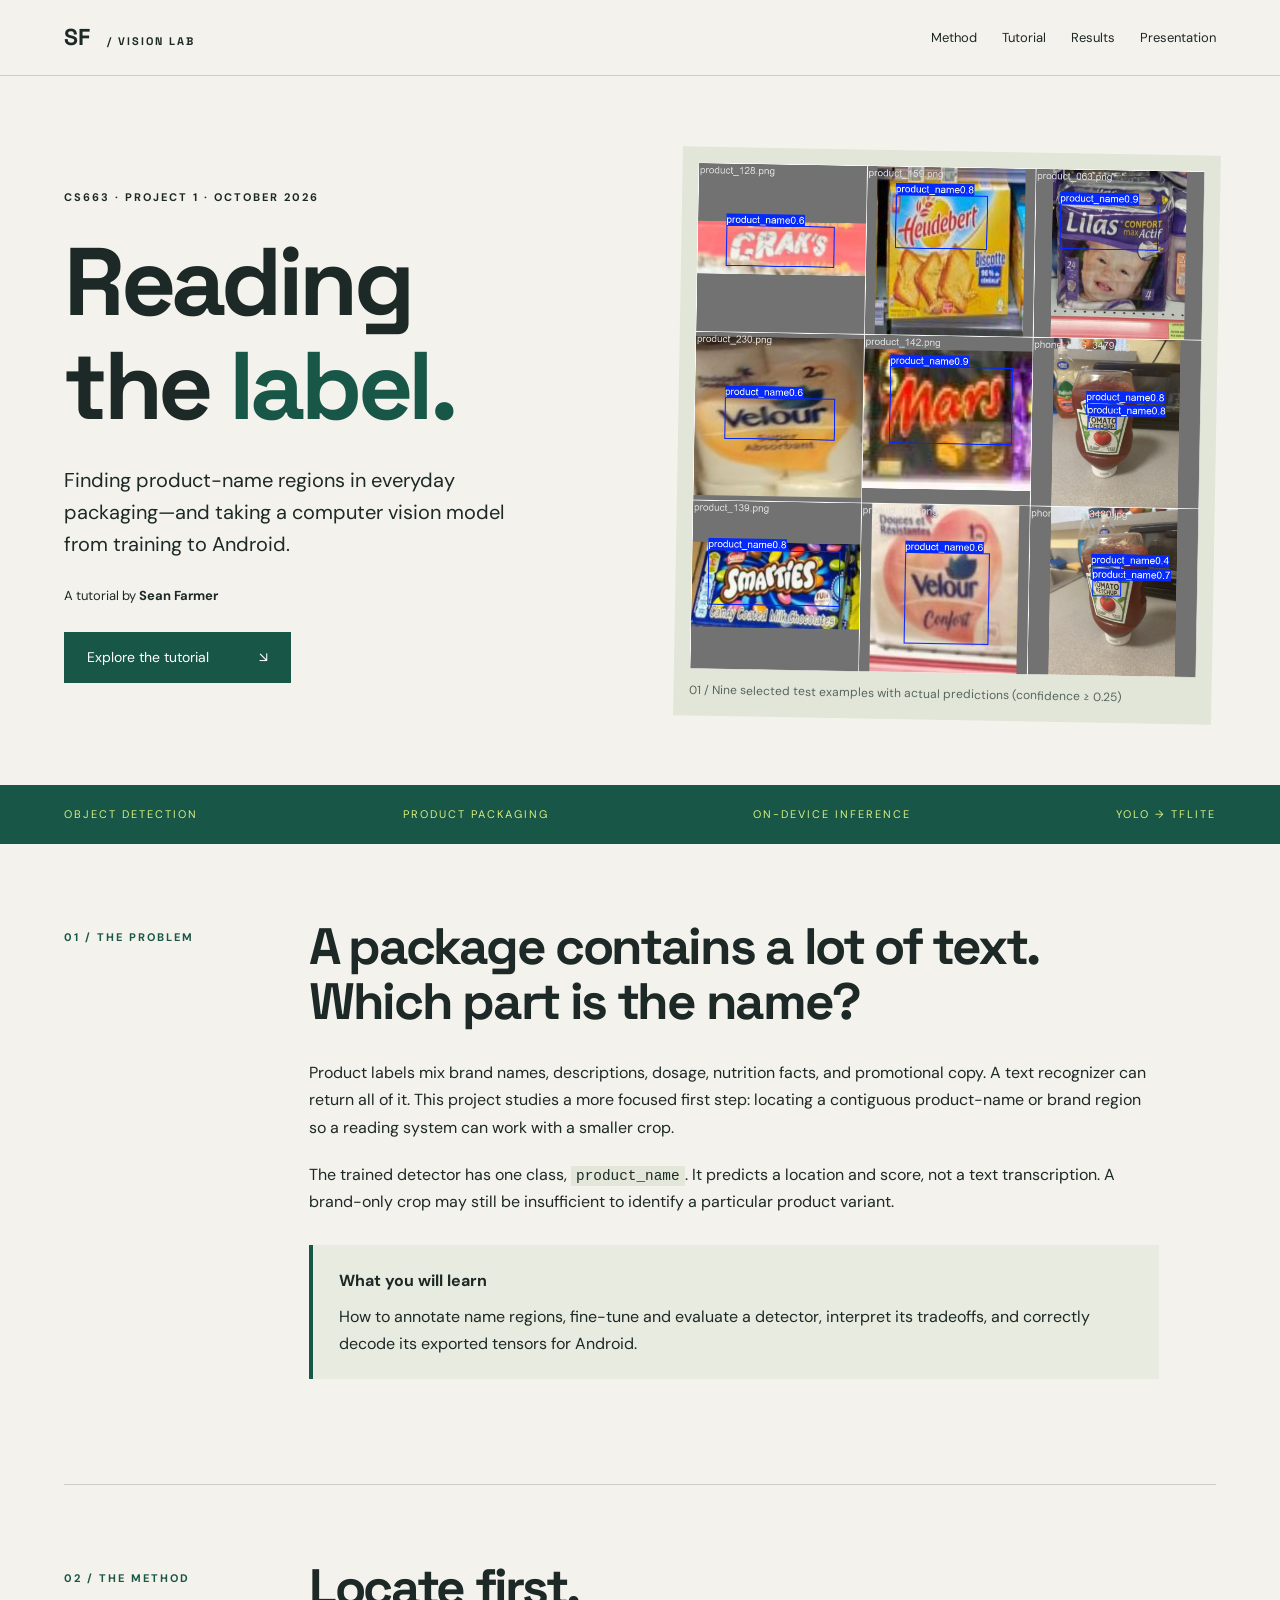
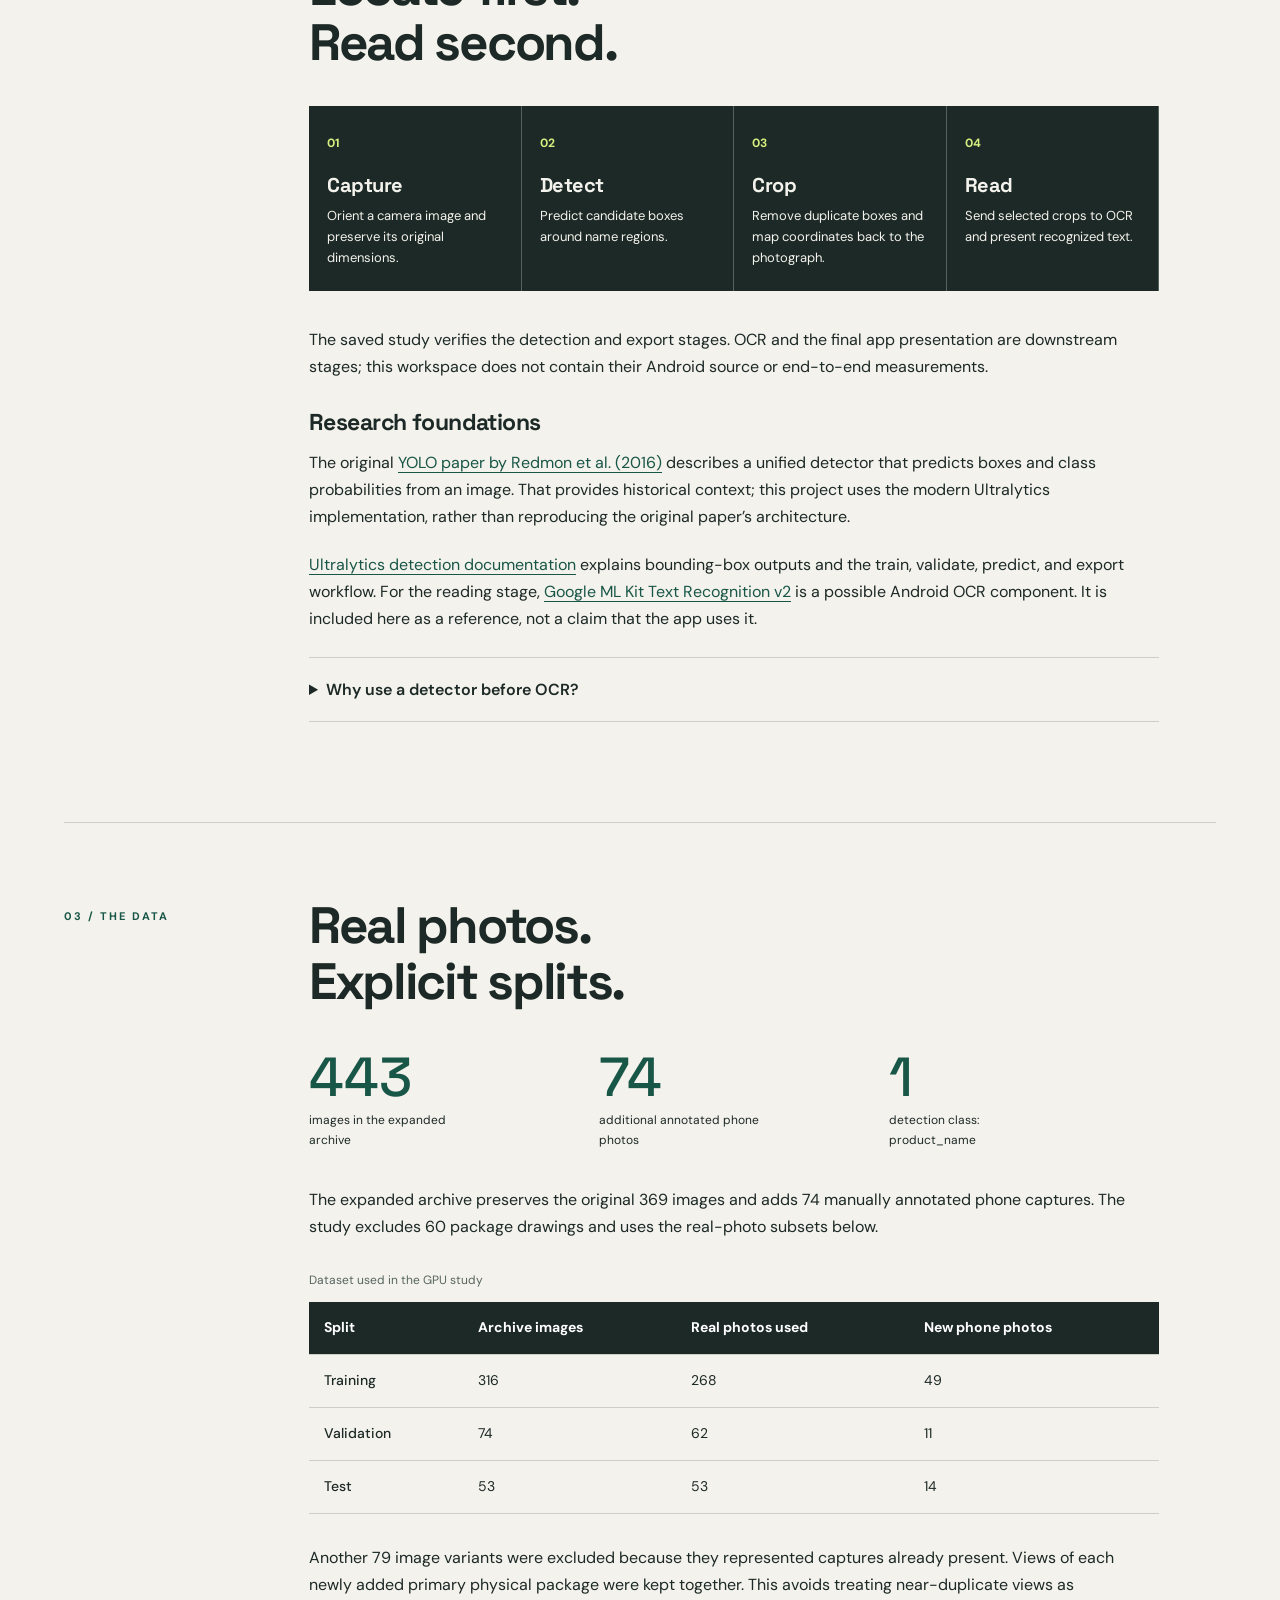
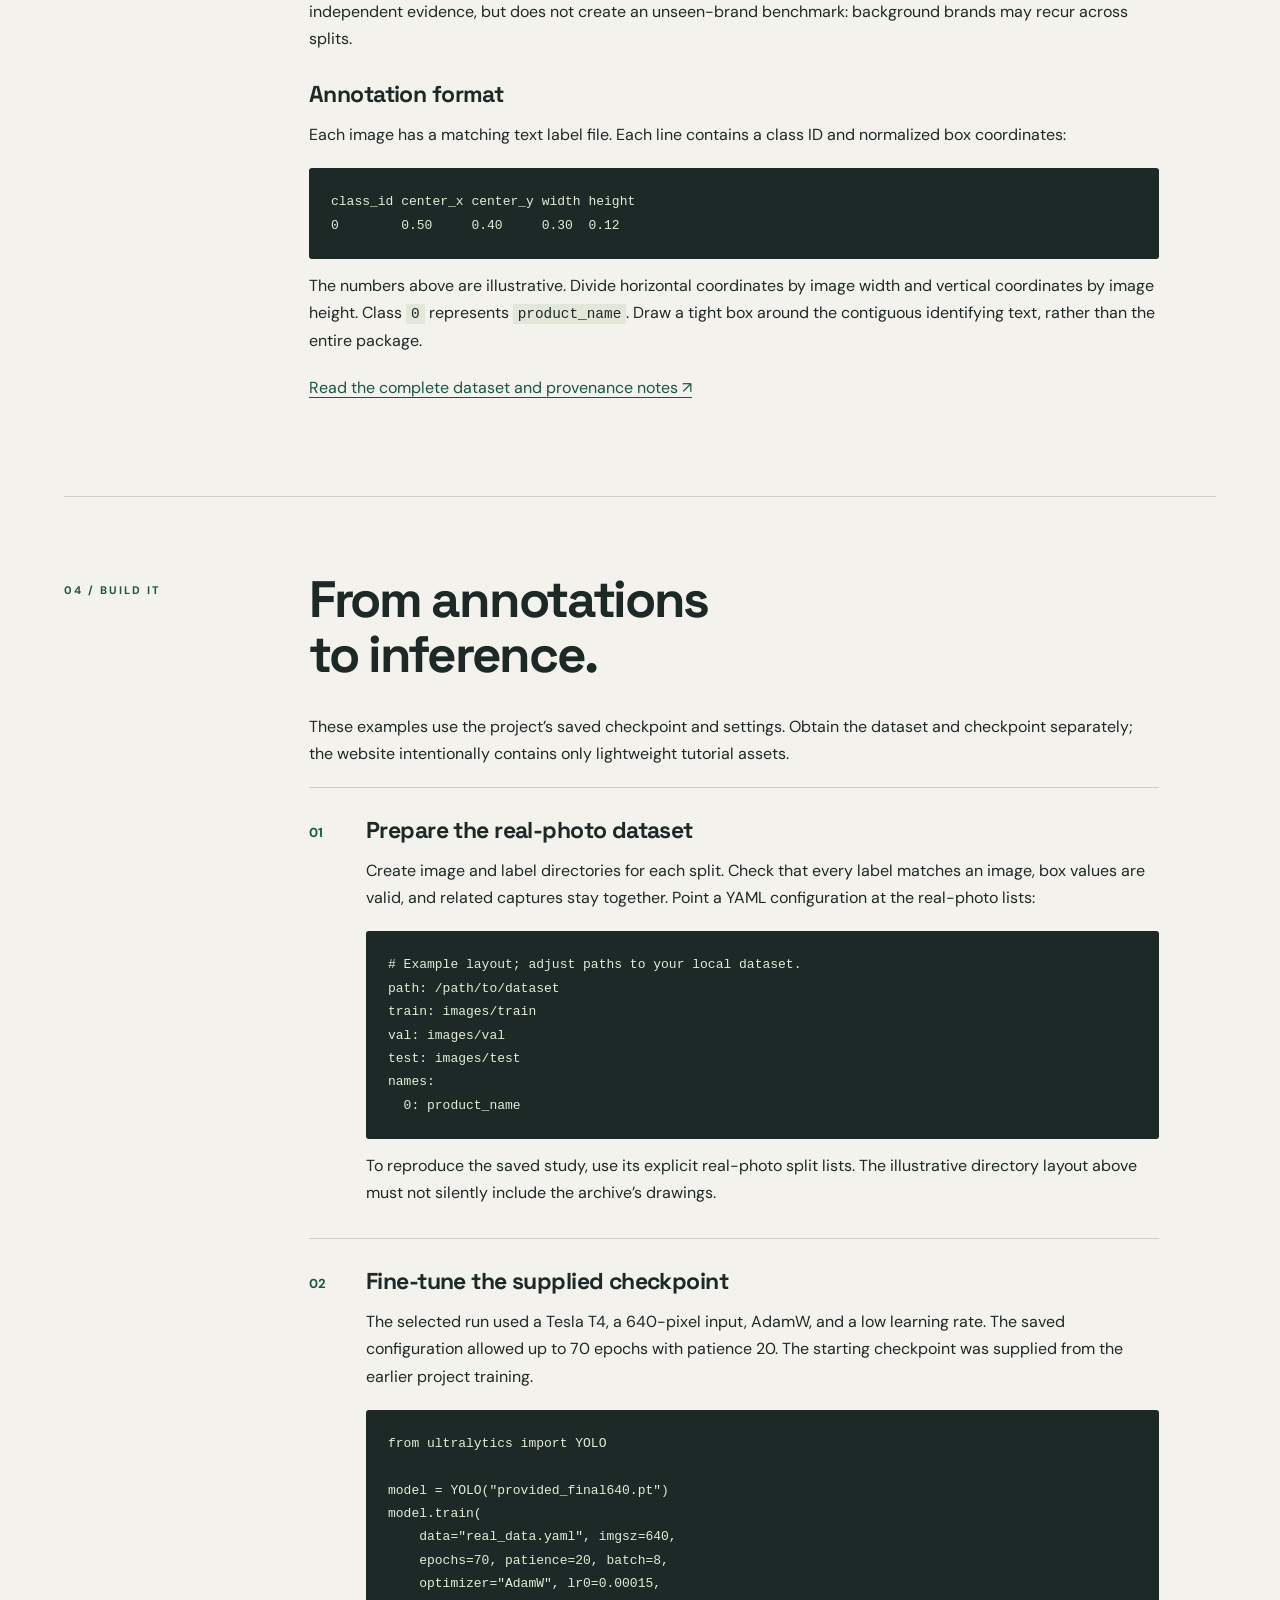
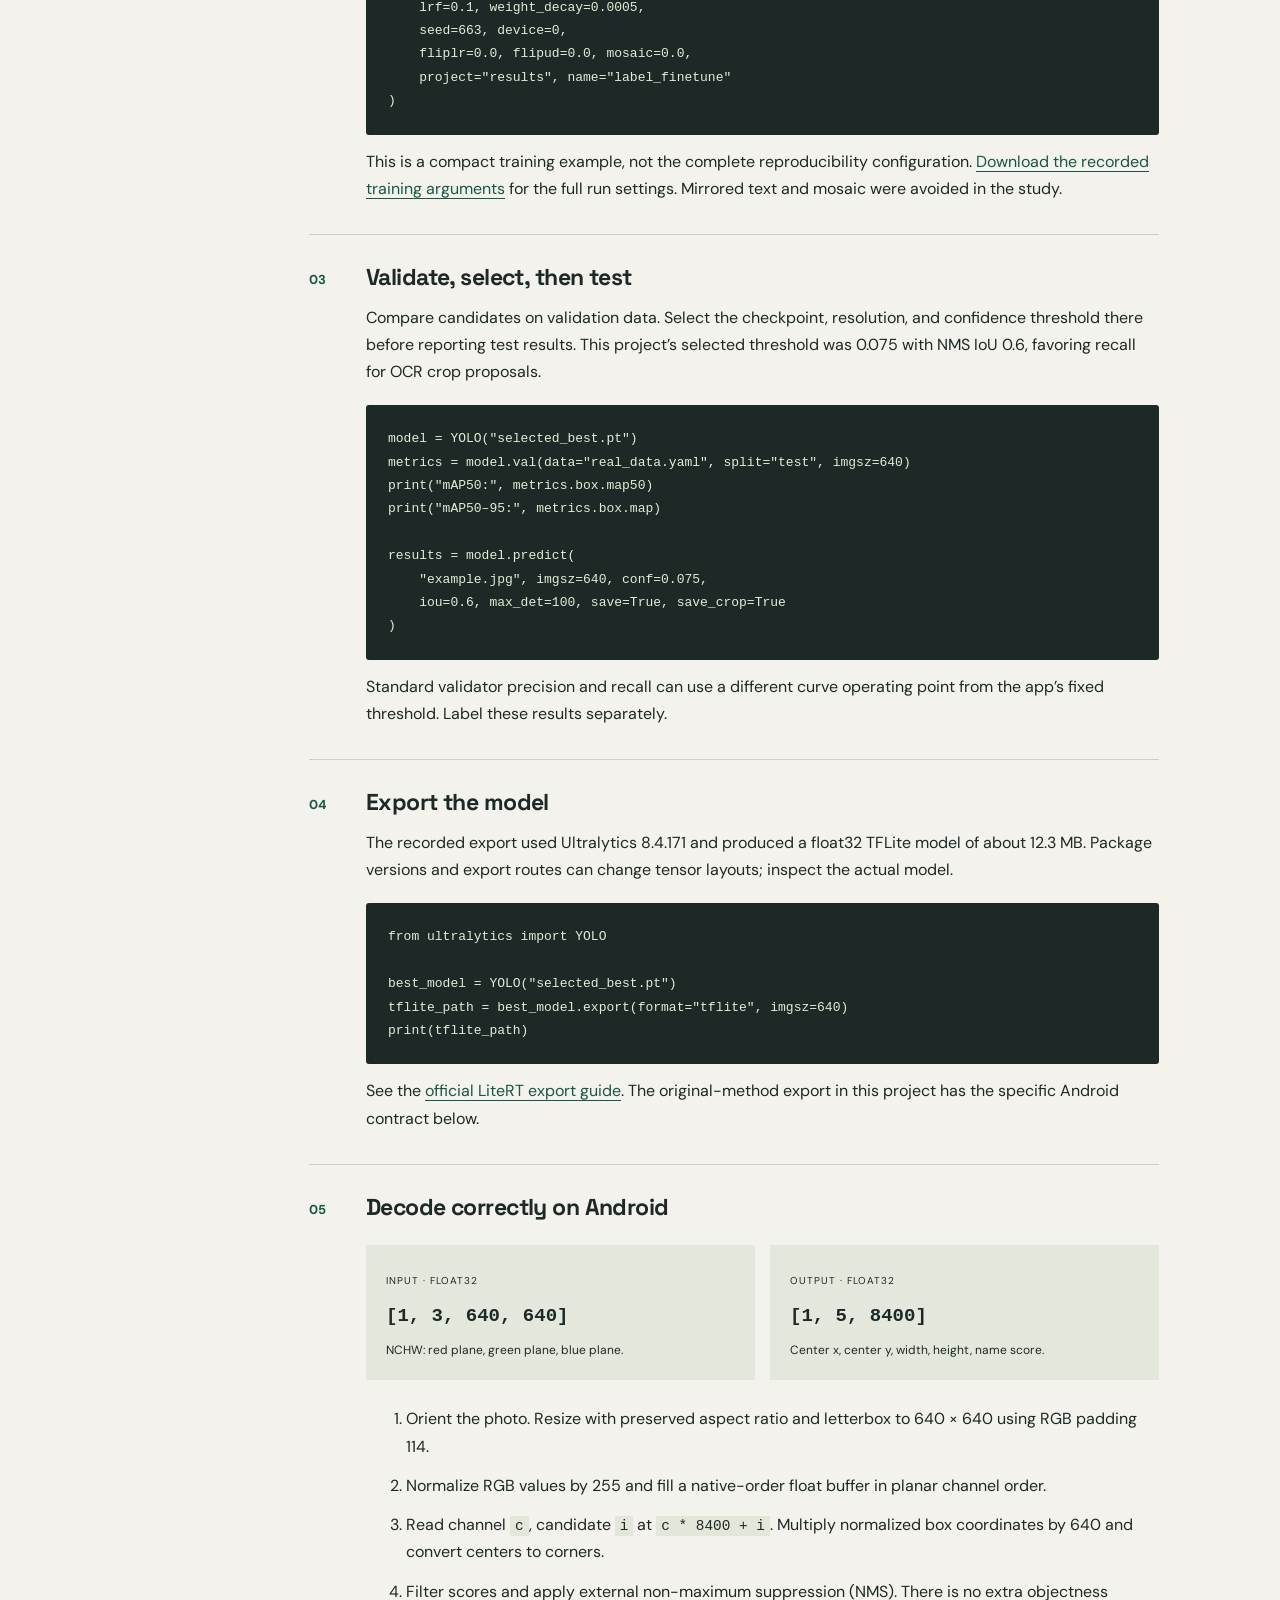
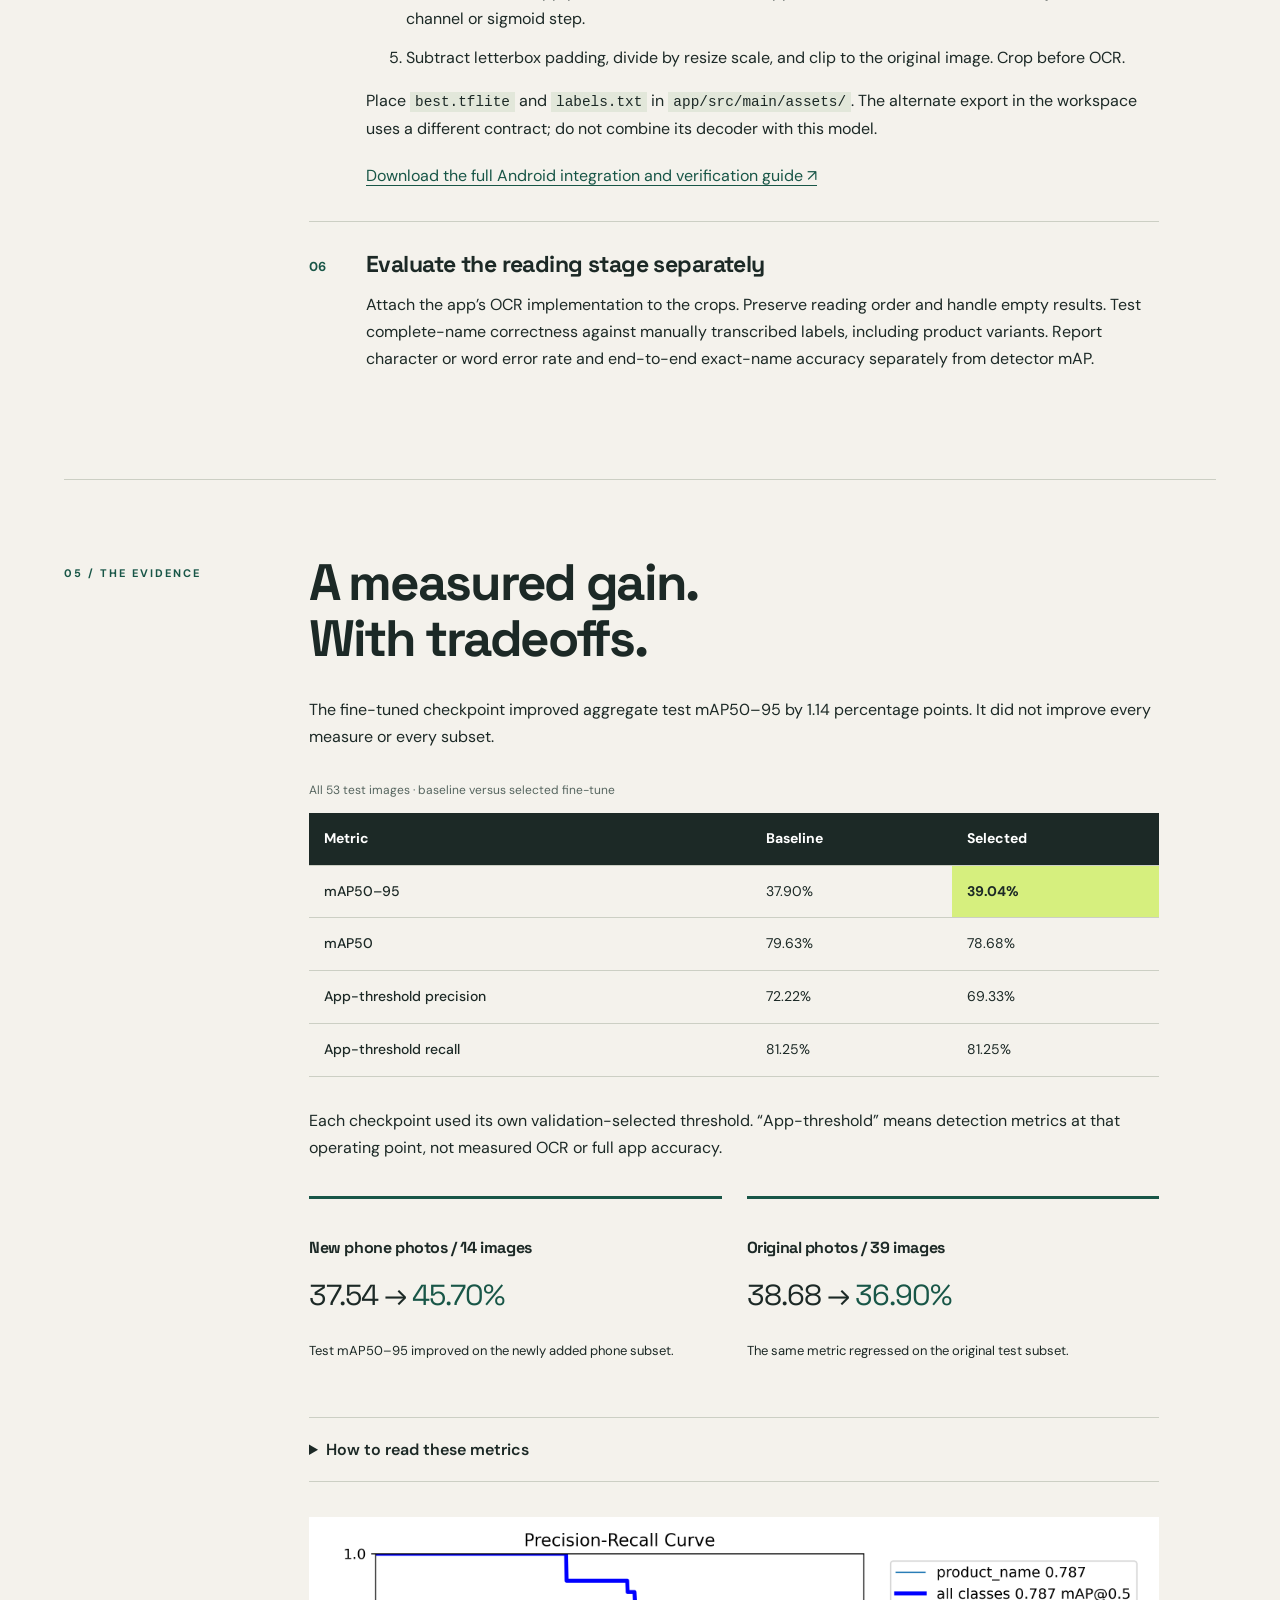
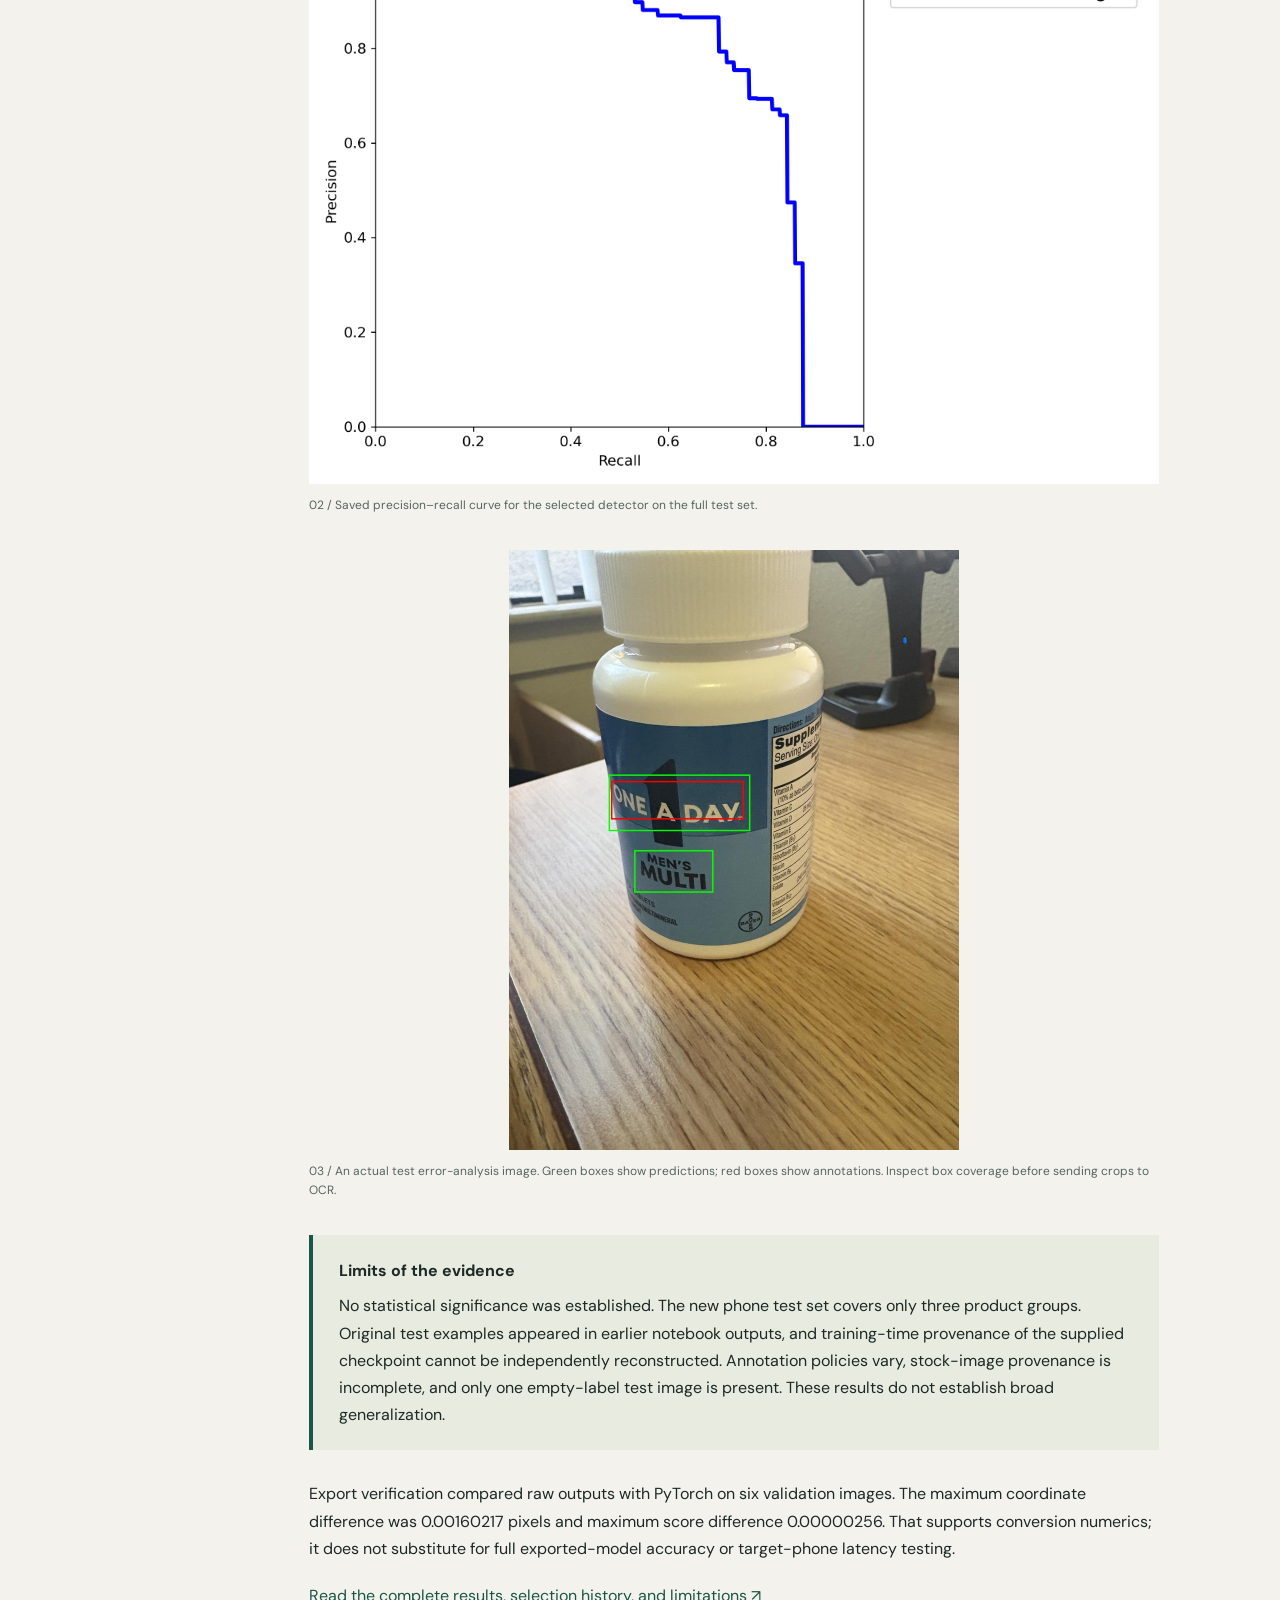
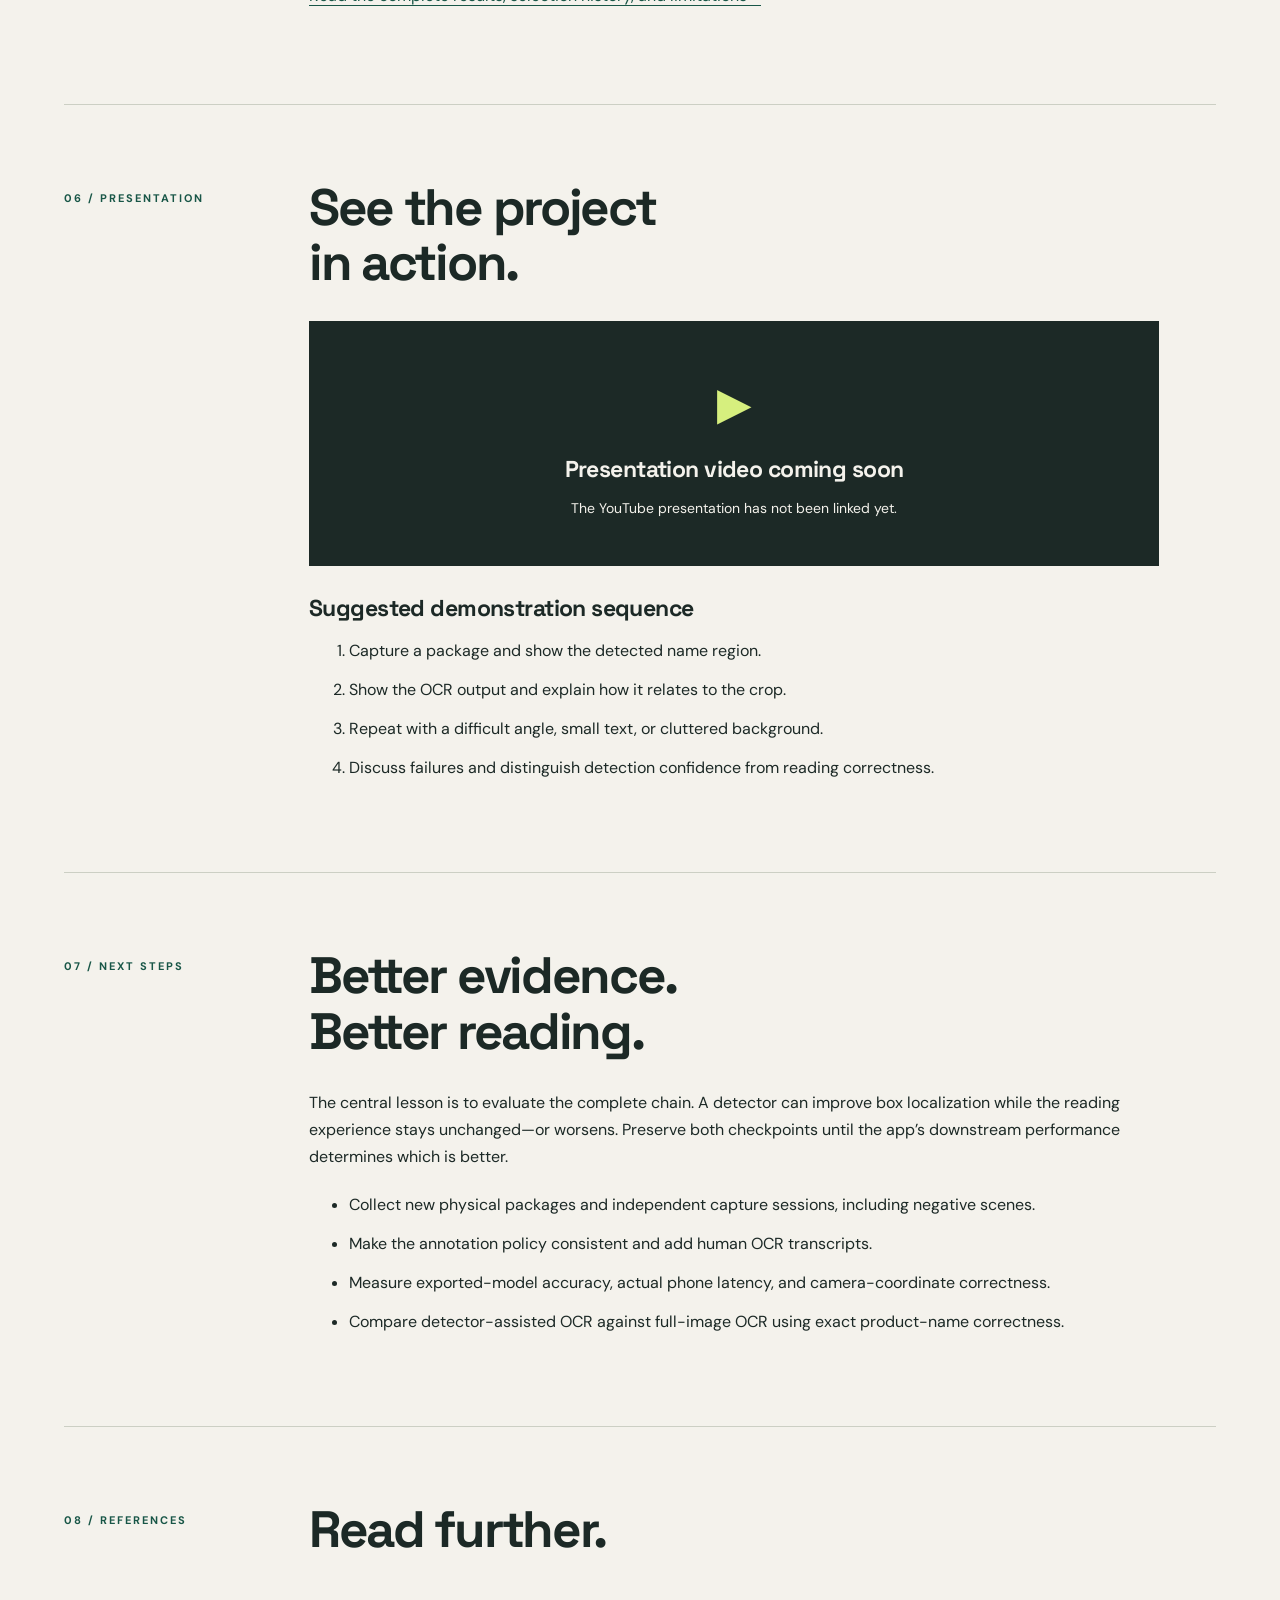
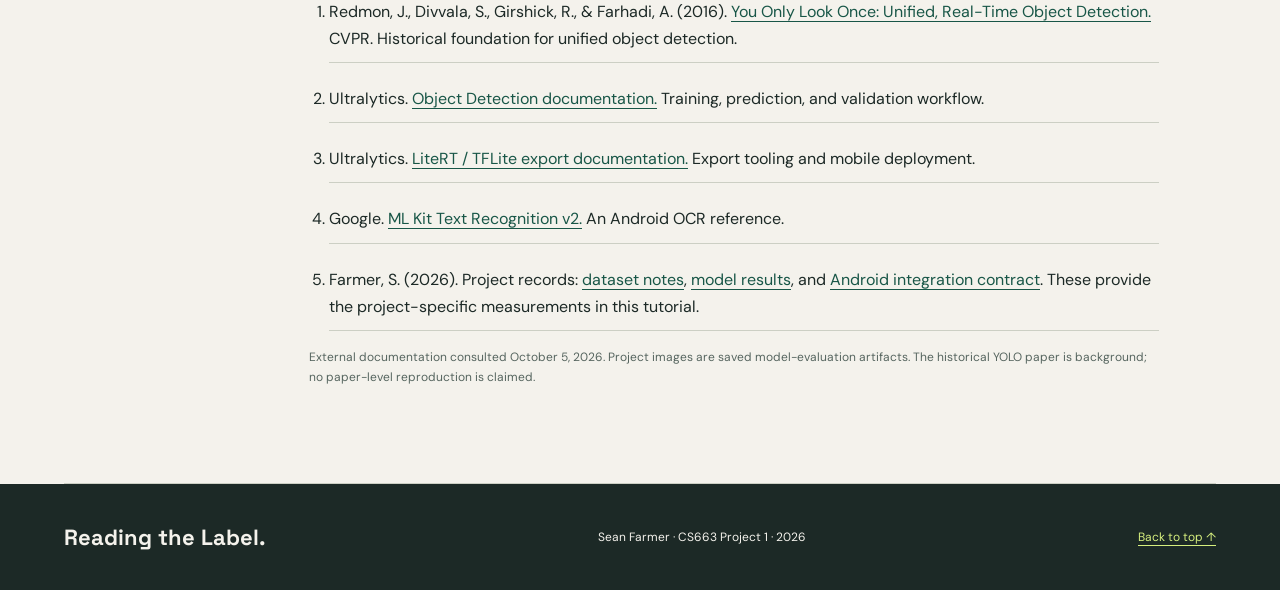
==== index.html @ 65f4da95 "Replace cover with nine real prediction examples" ====
<!doctype html>
<html lang="en">
<head><meta charset="utf-8"><meta name="viewport" content="width=device-width, initial-scale=1"><meta name="description" content="A computer vision tutorial on detecting product-name regions, training YOLO, and exporting a label-reading model for Android, by Sean Farmer."><title>Reading the Label · Sean Farmer</title><link rel="stylesheet" href="style.css"><script src="site.js" defer></script></head>
<body>
<a class="skip" href="#main">Skip to content</a>
<header><a class="brand" href="#">SF<span> / VISION LAB</span></a><nav aria-label="Main navigation"><a href="#method">Method</a><a href="#tutorial">Tutorial</a><a href="#results">Results</a><a href="#presentation">Presentation</a></nav></header>
<main id="main">
<section class="hero"><div><p class="eyebrow">CS663 · PROJECT 1 · OCTOBER 2026</p><h1>Reading<br>the <em>label.</em></h1><p class="lead">Finding product-name regions in everyday packaging—and taking a computer vision model from training to Android.</p><p class="byline">A tutorial by <strong>Sean Farmer</strong></p><a class="button" href="#tutorial">Explore the tutorial <span>↘</span></a></div><figure class="hero-image"><img src="assets/detections-nine.jpg" alt="Nine selected test photos with actual predicted product-name bounding boxes" width="1920" height="1920"><figcaption>01 / Nine selected test examples with actual predictions (confidence ≥ 0.25)</figcaption></figure></section>
<div class="ribbon"><span>OBJECT DETECTION</span><span>PRODUCT PACKAGING</span><span>ON-DEVICE INFERENCE</span><span>YOLO → TFLITE</span></div>
<section id="overview"><div class="section-label">01 / THE PROBLEM</div><div class="section-body"><h2>A package contains a lot of text.<br>Which part is the name?</h2><p>Product labels mix brand names, descriptions, dosage, nutrition facts, and promotional copy. A text recognizer can return all of it. This project studies a more focused first step: locating a contiguous product-name or brand region so a reading system can work with a smaller crop.</p><p>The trained detector has one class, <code>product_name</code>. It predicts a location and score, not a text transcription. A brand-only crop may still be insufficient to identify a particular product variant.</p><aside><strong>What you will learn</strong><p>How to annotate name regions, fine-tune and evaluate a detector, interpret its tradeoffs, and correctly decode its exported tensors for Android.</p></aside></div></section>
<section id="method"><div class="section-label">02 / THE METHOD</div><div class="section-body"><h2>Locate first.<br>Read second.</h2><div class="pipeline"><div><b>01</b><h3>Capture</h3><p>Orient a camera image and preserve its original dimensions.</p></div><div><b>02</b><h3>Detect</h3><p>Predict candidate boxes around name regions.</p></div><div><b>03</b><h3>Crop</h3><p>Remove duplicate boxes and map coordinates back to the photograph.</p></div><div><b>04</b><h3>Read</h3><p>Send selected crops to OCR and present recognized text.</p></div></div><p>The saved study verifies the detection and export stages. OCR and the final app presentation are downstream stages; this workspace does not contain their Android source or end-to-end measurements.</p><h3>Research foundations</h3><p>The original <a href="https://arxiv.org/abs/1506.02640">YOLO paper by Redmon et al. (2016)</a> describes a unified detector that predicts boxes and class probabilities from an image. That provides historical context; this project uses the modern Ultralytics implementation, rather than reproducing the original paper’s architecture.</p><p><a href="https://docs.ultralytics.com/tasks/detect/">Ultralytics detection documentation</a> explains bounding-box outputs and the train, validate, predict, and export workflow. For the reading stage, <a href="https://developers.google.com/ml-kit/vision/text-recognition/v2">Google ML Kit Text Recognition v2</a> is a possible Android OCR component. It is included here as a reference, not a claim that the app uses it.</p><details><summary>Why use a detector before OCR?</summary><p>A targeted crop can reduce unrelated text entering the reading stage. But a missed or clipped name region removes information OCR needs. Compare this approach with full-image OCR on the same photographs before claiming that it improves reading accuracy.</p></details></div></section>
<section id="dataset"><div class="section-label">03 / THE DATA</div><div class="section-body"><h2>Real photos.<br>Explicit splits.</h2><div class="stats"><div><strong>443</strong><span>images in the expanded archive</span></div><div><strong>74</strong><span>additional annotated phone photos</span></div><div><strong>1</strong><span>detection class: product_name</span></div></div><p>The expanded archive preserves the original 369 images and adds 74 manually annotated phone captures. The study excludes 60 package drawings and uses the real-photo subsets below.</p><div class="table-wrap"><table><caption>Dataset used in the GPU study</caption><thead><tr><th scope="col">Split</th><th scope="col">Archive images</th><th scope="col">Real photos used</th><th scope="col">New phone photos</th></tr></thead><tbody><tr><th scope="row">Training</th><td>316</td><td>268</td><td>49</td></tr><tr><th scope="row">Validation</th><td>74</td><td>62</td><td>11</td></tr><tr><th scope="row">Test</th><td>53</td><td>53</td><td>14</td></tr></tbody></table></div><p>Another 79 image variants were excluded because they represented captures already present. Views of each newly added primary physical package were kept together. This avoids treating near-duplicate views as independent evidence, but does not create an unseen-brand benchmark: background brands may recur across splits.</p><h3>Annotation format</h3><p>Each image has a matching text label file. Each line contains a class ID and normalized box coordinates:</p><pre><code>class_id center_x center_y width height
0        0.50     0.40     0.30  0.12</code></pre><p>The numbers above are illustrative. Divide horizontal coordinates by image width and vertical coordinates by image height. Class <code>0</code> represents <code>product_name</code>. Draw a tight box around the contiguous identifying text, rather than the entire package.</p><p><a href="resources/dataset-notes.md">Read the complete dataset and provenance notes ↗</a></p></div></section>
<section id="tutorial"><div class="section-label">04 / BUILD IT</div><div class="section-body"><h2>From annotations<br>to inference.</h2><p>These examples use the project’s saved checkpoint and settings. Obtain the dataset and checkpoint separately; the website intentionally contains only lightweight tutorial assets.</p><article class="step"><span class="step-num">01</span><div><h3>Prepare the real-photo dataset</h3><p>Create image and label directories for each split. Check that every label matches an image, box values are valid, and related captures stay together. Point a YAML configuration at the real-photo lists:</p><pre><code># Example layout; adjust paths to your local dataset.
path: /path/to/dataset
train: images/train
val: images/val
test: images/test
names:
  0: product_name</code></pre><p>To reproduce the saved study, use its explicit real-photo split lists. The illustrative directory layout above must not silently include the archive’s drawings.</p></div></article><article class="step"><span class="step-num">02</span><div><h3>Fine-tune the supplied checkpoint</h3><p>The selected run used a Tesla T4, a 640-pixel input, AdamW, and a low learning rate. The saved configuration allowed up to 70 epochs with patience 20. The starting checkpoint was supplied from the earlier project training.</p><pre><code>from ultralytics import YOLO

model = YOLO("provided_final640.pt")
model.train(
    data="real_data.yaml", imgsz=640,
    epochs=70, patience=20, batch=8,
    optimizer="AdamW", lr0=0.00015,
    lrf=0.1, weight_decay=0.0005,
    seed=663, device=0,
    fliplr=0.0, flipud=0.0, mosaic=0.0,
    project="results", name="label_finetune"
)</code></pre><p>This is a compact training example, not the complete reproducibility configuration. <a href="resources/training-args.yaml">Download the recorded training arguments</a> for the full run settings. Mirrored text and mosaic were avoided in the study.</p></div></article><article class="step"><span class="step-num">03</span><div><h3>Validate, select, then test</h3><p>Compare candidates on validation data. Select the checkpoint, resolution, and confidence threshold there before reporting test results. This project’s selected threshold was 0.075 with NMS IoU 0.6, favoring recall for OCR crop proposals.</p><pre><code>model = YOLO("selected_best.pt")
metrics = model.val(data="real_data.yaml", split="test", imgsz=640)
print("mAP50:", metrics.box.map50)
print("mAP50–95:", metrics.box.map)

results = model.predict(
    "example.jpg", imgsz=640, conf=0.075,
    iou=0.6, max_det=100, save=True, save_crop=True
)</code></pre><p>Standard validator precision and recall can use a different curve operating point from the app’s fixed threshold. Label these results separately.</p></div></article><article class="step"><span class="step-num">04</span><div><h3>Export the model</h3><p>The recorded export used Ultralytics 8.4.171 and produced a float32 TFLite model of about 12.3 MB. Package versions and export routes can change tensor layouts; inspect the actual model.</p><pre><code>from ultralytics import YOLO

best_model = YOLO("selected_best.pt")
tflite_path = best_model.export(format="tflite", imgsz=640)
print(tflite_path)</code></pre><p>See the <a href="https://docs.ultralytics.com/integrations/litert/">official LiteRT export guide</a>. The original-method export in this project has the specific Android contract below.</p></div></article><article class="step"><span class="step-num">05</span><div><h3>Decode correctly on Android</h3><div class="tensor"><div><span>INPUT · FLOAT32</span><strong>[1, 3, 640, 640]</strong><p>NCHW: red plane, green plane, blue plane.</p></div><div><span>OUTPUT · FLOAT32</span><strong>[1, 5, 8400]</strong><p>Center x, center y, width, height, name score.</p></div></div><ol><li>Orient the photo. Resize with preserved aspect ratio and letterbox to 640 × 640 using RGB padding 114.</li><li>Normalize RGB values by 255 and fill a native-order float buffer in planar channel order.</li><li>Read channel <code>c</code>, candidate <code>i</code> at <code>c * 8400 + i</code>. Multiply normalized box coordinates by 640 and convert centers to corners.</li><li>Filter scores and apply external non-maximum suppression (NMS). There is no extra objectness channel or sigmoid step.</li><li>Subtract letterbox padding, divide by resize scale, and clip to the original image. Crop before OCR.</li></ol><p>Place <code>best.tflite</code> and <code>labels.txt</code> in <code>app/src/main/assets/</code>. The alternate export in the workspace uses a different contract; do not combine its decoder with this model.</p><p><a href="resources/android-integration.md">Download the full Android integration and verification guide ↗</a></p></div></article><article class="step"><span class="step-num">06</span><div><h3>Evaluate the reading stage separately</h3><p>Attach the app’s OCR implementation to the crops. Preserve reading order and handle empty results. Test complete-name correctness against manually transcribed labels, including product variants. Report character or word error rate and end-to-end exact-name accuracy separately from detector mAP.</p></div></article></div></section>
<section id="results"><div class="section-label">05 / THE EVIDENCE</div><div class="section-body"><h2>A measured gain.<br>With tradeoffs.</h2><p>The fine-tuned checkpoint improved aggregate test mAP50–95 by 1.14 percentage points. It did not improve every measure or every subset.</p><div class="table-wrap"><table><caption>All 53 test images · baseline versus selected fine-tune</caption><thead><tr><th scope="col">Metric</th><th scope="col">Baseline</th><th scope="col">Selected</th></tr></thead><tbody><tr><th scope="row">mAP50–95</th><td>37.90%</td><td class="gain">39.04%</td></tr><tr><th scope="row">mAP50</th><td>79.63%</td><td>78.68%</td></tr><tr><th scope="row">App-threshold precision</th><td>72.22%</td><td>69.33%</td></tr><tr><th scope="row">App-threshold recall</th><td>81.25%</td><td>81.25%</td></tr></tbody></table></div><p>Each checkpoint used its own validation-selected threshold. “App-threshold” means detection metrics at that operating point, not measured OCR or full app accuracy.</p><div class="compare"><div><h3>New phone photos / 14 images</h3><p class="big-number">37.54 → <em>45.70%</em></p><p>Test mAP50–95 improved on the newly added phone subset.</p></div><div><h3>Original photos / 39 images</h3><p class="big-number">38.68 → <em>36.90%</em></p><p>The same metric regressed on the original test subset.</p></div></div><details><summary>How to read these metrics</summary><p>Intersection over union (IoU) measures overlap between a predicted box and an annotated box. mAP50 uses IoU 0.50; mAP50–95 averages AP over thresholds from 0.50 to 0.95. With one class, mAP reflects that class’s localization and ranking. Precision asks how many predicted detections were correct; recall asks how many annotated regions were found. None of these tells us whether OCR read the text correctly.</p></details><figure><img loading="lazy" src="assets/pr-curve.png" alt="Precision-recall curve for the selected model on all test images"><figcaption>02 / Saved precision–recall curve for the selected detector on the full test set.</figcaption></figure><figure><img loading="lazy" src="assets/error-example.jpg" alt="Phone-photo error analysis with green predicted boxes and red annotation boxes"><figcaption>03 / An actual test error-analysis image. Green boxes show predictions; red boxes show annotations. Inspect box coverage before sending crops to OCR.</figcaption></figure><aside><strong>Limits of the evidence</strong><p>No statistical significance was established. The new phone test set covers only three product groups. Original test examples appeared in earlier notebook outputs, and training-time provenance of the supplied checkpoint cannot be independently reconstructed. Annotation policies vary, stock-image provenance is incomplete, and only one empty-label test image is present. These results do not establish broad generalization.</p></aside><p>Export verification compared raw outputs with PyTorch on six validation images. The maximum coordinate difference was 0.00160217 pixels and maximum score difference 0.00000256. That supports conversion numerics; it does not substitute for full exported-model accuracy or target-phone latency testing.</p><p><a href="resources/model-results.md">Read the complete results, selection history, and limitations ↗</a></p></div></section>
<section id="presentation"><div class="section-label">06 / PRESENTATION</div><div class="section-body"><h2>See the project<br>in action.</h2><div id="video" class="video-panel"><span class="play-symbol" aria-hidden="true">▶</span><h3>Presentation video coming soon</h3><p>The YouTube presentation has not been linked yet.</p></div><h3>Suggested demonstration sequence</h3><ol><li>Capture a package and show the detected name region.</li><li>Show the OCR output and explain how it relates to the crop.</li><li>Repeat with a difficult angle, small text, or cluttered background.</li><li>Discuss failures and distinguish detection confidence from reading correctness.</li></ol></div></section>
<section id="takeaways"><div class="section-label">07 / NEXT STEPS</div><div class="section-body"><h2>Better evidence.<br>Better reading.</h2><p>The central lesson is to evaluate the complete chain. A detector can improve box localization while the reading experience stays unchanged—or worsens. Preserve both checkpoints until the app’s downstream performance determines which is better.</p><ul><li>Collect new physical packages and independent capture sessions, including negative scenes.</li><li>Make the annotation policy consistent and add human OCR transcripts.</li><li>Measure exported-model accuracy, actual phone latency, and camera-coordinate correctness.</li><li>Compare detector-assisted OCR against full-image OCR using exact product-name correctness.</li></ul></div></section>
<section id="references"><div class="section-label">08 / REFERENCES</div><div class="section-body"><h2>Read further.</h2><ol class="references"><li>Redmon, J., Divvala, S., Girshick, R., &amp; Farhadi, A. (2016). <a href="https://arxiv.org/abs/1506.02640">You Only Look Once: Unified, Real-Time Object Detection.</a> CVPR. Historical foundation for unified object detection.</li><li>Ultralytics. <a href="https://docs.ultralytics.com/tasks/detect/">Object Detection documentation.</a> Training, prediction, and validation workflow.</li><li>Ultralytics. <a href="https://docs.ultralytics.com/integrations/litert/">LiteRT / TFLite export documentation.</a> Export tooling and mobile deployment.</li><li>Google. <a href="https://developers.google.com/ml-kit/vision/text-recognition/v2">ML Kit Text Recognition v2.</a> An Android OCR reference.</li><li>Farmer, S. (2026). Project records: <a href="resources/dataset-notes.md">dataset notes</a>, <a href="resources/model-results.md">model results</a>, and <a href="resources/android-integration.md">Android integration contract</a>. These provide the project-specific measurements in this tutorial.</li></ol><p class="muted">External documentation consulted October 5, 2026. Project images are saved model-evaluation artifacts. The historical YOLO paper is background; no paper-level reproduction is claimed.</p></div></section>
</main><footer><strong>Reading the Label.</strong><span>Sean Farmer · CS663 Project 1 · 2026</span><a href="#">Back to top ↑</a></footer>
</body></html>
---- style.css ----
@import url('https://fonts.googleapis.com/css2?family=DM+Sans:wght@400;500;600;700&family=Space+Grotesk:wght@400;500;600;700&display=swap');
:root{--paper:#f4f2ec;--ink:#1c2926;--green:#185647;--lime:#d6ef7e;--line:#cccfc4;--muted:#56655f}*{box-sizing:border-box}html{scroll-behavior:smooth;scroll-padding-top:90px}body{margin:0;background:var(--paper);color:var(--ink);font-family:'DM Sans',Arial,sans-serif;line-height:1.7}a{color:var(--green);text-underline-offset:4px}a:hover{color:#40745b}a:focus-visible,summary:focus-visible{outline:3px solid #578c13;outline-offset:5px}.skip{position:absolute;left:15px;top:-100px;z-index:30;padding:10px;background:white}.skip:focus{top:15px}header{position:sticky;top:0;z-index:10;background:rgba(244,242,236,.97);border-bottom:1px solid var(--line);display:flex;justify-content:space-between;align-items:center;padding:18px 5vw}.brand{font-family:'Space Grotesk',sans-serif;font-weight:700;font-size:23px;text-decoration:none;color:var(--ink)}.brand span{font-size:11px;letter-spacing:2px;margin-left:12px}nav{display:flex;gap:25px}nav a{font-size:13px;text-decoration:none;color:var(--ink)}main{max-width:1440px;margin:auto}.hero{display:grid;grid-template-columns:1fr 1fr;gap:6vw;padding:75px 5vw 65px;align-items:center}.eyebrow,.section-label{font-size:11px;letter-spacing:2px;font-weight:700}h1,h2,h3{font-family:'Space Grotesk',Arial,sans-serif;line-height:1.08;letter-spacing:-.045em}h1{font-size:clamp(65px,7.5vw,110px);margin:25px 0}h1 em{font-style:normal;color:var(--green)}.lead{font-size:20px;max-width:450px;line-height:1.6}.byline{font-size:13px;margin:25px 0}.button{display:inline-flex;gap:50px;background:var(--green);color:white;padding:14px 23px;text-decoration:none;font-size:14px}.button:hover{background:#26715d;color:white}.hero-image{margin:0;padding:16px;background:#e2e6d9;transform:rotate(1deg)}.hero-image img{aspect-ratio:1;object-fit:contain;background:white}img{max-width:100%;height:auto;display:block}figcaption{font-size:12px;color:var(--muted);margin-top:12px;line-height:1.6}.ribbon{display:flex;justify-content:space-between;gap:20px;background:var(--green);color:var(--lime);padding:20px 5vw;font-size:11px;letter-spacing:2px}section:not(.hero){display:grid;grid-template-columns:210px minmax(0,1fr);gap:35px;margin:0 5vw;padding:75px 0;border-bottom:1px solid var(--line)}.section-label{color:var(--green);padding-top:9px}.section-body{max-width:850px}h2{font-size:clamp(34px,4vw,54px);margin:0 0 30px}h3{font-size:23px;margin:30px 0 14px;letter-spacing:-.025em}p{margin:0 0 20px}aside{border-left:4px solid var(--green);background:#e8ebdf;padding:22px 26px;margin:30px 0}aside p{margin:8px 0 0}.pipeline{display:grid;grid-template-columns:repeat(4,1fr);margin:35px 0;background:var(--ink);color:var(--paper)}.pipeline div{padding:22px 18px;border-right:1px solid #52635c}.pipeline b{color:var(--lime);font-size:12px}.pipeline h3{font-size:20px;margin:20px 0 10px}.pipeline p{font-size:13px;margin:0;line-height:1.6}.stats{display:grid;grid-template-columns:repeat(3,1fr);gap:20px;margin:35px 0}.stats strong{display:block;font-family:'Space Grotesk',sans-serif;font-size:55px;font-weight:500;color:var(--green);line-height:1.2}.stats span{display:block;font-size:12px;max-width:170px}.table-wrap{overflow-x:auto;margin:30px 0}table{border-collapse:collapse;width:100%;font-size:14px;text-align:left}caption{text-align:left;font-size:12px;color:var(--muted);margin-bottom:12px}th,td{padding:14px 15px;border-bottom:1px solid var(--line)}thead{background:var(--ink);color:white}tbody th{font-weight:500}.gain{background:var(--lime);font-weight:700}pre{background:#1c2926;color:#e4ecd7;padding:22px;overflow:auto;font-size:13px;line-height:1.8;border-radius:3px}code{font-family:Consolas,monospace}p code,li code{background:#e2e7da;padding:2px 5px;font-size:.9em}.step{display:grid;grid-template-columns:42px minmax(0,1fr);gap:15px;border-top:1px solid var(--line);padding:30px 0 12px}.step-num{font-size:13px;color:var(--green);font-weight:700;padding-top:4px}.step h3{margin-top:0}.tensor{display:grid;grid-template-columns:1fr 1fr;gap:15px;margin:25px 0}.tensor div{background:#e4e8dc;padding:20px}.tensor span{font-size:10px;letter-spacing:1px}.tensor strong{display:block;font-size:19px;font-family:Consolas,monospace;margin:8px 0}.tensor p{font-size:12px;margin:0}li{margin-bottom:12px}.compare{display:grid;grid-template-columns:1fr 1fr;gap:25px;margin:35px 0}.compare>div{border-top:3px solid var(--green);padding-top:10px}.compare h3{font-size:16px}.compare p{font-size:13px}.compare .big-number{font-size:29px;font-family:'Space Grotesk',sans-serif;letter-spacing:-1px}.big-number em{font-style:normal;color:var(--green)}details{border-top:1px solid var(--line);border-bottom:1px solid var(--line);padding:18px 0;margin:25px 0}summary{cursor:pointer;font-weight:600}details p{margin:20px 0 0}figure{margin:35px 0}figure:not(.hero-image) img{max-height:600px;margin:auto;object-fit:contain;background:white}.video-panel{background:var(--ink);color:var(--paper);padding:45px;text-align:center;margin:30px 0}.play-symbol{display:block;color:var(--lime);font-size:45px}.video-panel h3{margin:15px 0}.video-panel p{font-size:14px;margin:0}.video-panel iframe{width:100%;aspect-ratio:16/9;border:0}.references{padding-left:20px}.references li{padding:10px 0;border-bottom:1px solid var(--line)}.muted{font-size:12px;color:var(--muted)}footer{display:flex;justify-content:space-between;gap:20px;align-items:center;padding:35px 5vw;background:var(--ink);color:var(--paper);font-size:12px}footer a{color:var(--lime)}footer strong{font-family:'Space Grotesk',sans-serif;font-size:22px}@media(max-width:850px){section:not(.hero){grid-template-columns:1fr;gap:20px;padding:50px 0}.hero{gap:30px;padding-top:40px}.pipeline{grid-template-columns:1fr 1fr}.ribbon{flex-wrap:wrap;justify-content:center}.brand span{display:none}}@media(max-width:600px){header{padding:15px 5vw}nav{gap:12px}nav a{font-size:11px}.hero{grid-template-columns:1fr}.hero-image{transform:none}.hero h1{font-size:74px}.lead{font-size:18px}.stats strong{font-size:40px}.tensor,.compare{grid-template-columns:1fr}.pipeline div{padding:18px}.step{grid-template-columns:28px 1fr;gap:8px}pre{padding:15px;font-size:11px}.video-panel{padding:25px}footer{flex-direction:column;align-items:flex-start}th,td{padding:10px;font-size:12px}}@media(prefers-reduced-motion:reduce){html{scroll-behavior:auto}}@media print{header{position:static}nav,.button,.ribbon{display:none}section:not(.hero){padding:25px 0;grid-template-columns:1fr}.hero{padding:20px}pre{white-space:pre-wrap}body{background:white}details{display:block}footer{background:white;color:black}}
@media(max-width:760px){.hero{grid-template-columns:1fr}.hero-image{max-width:520px;transform:none}.hero h1{font-size:clamp(65px,12vw,90px)}.lead{max-width:540px}}
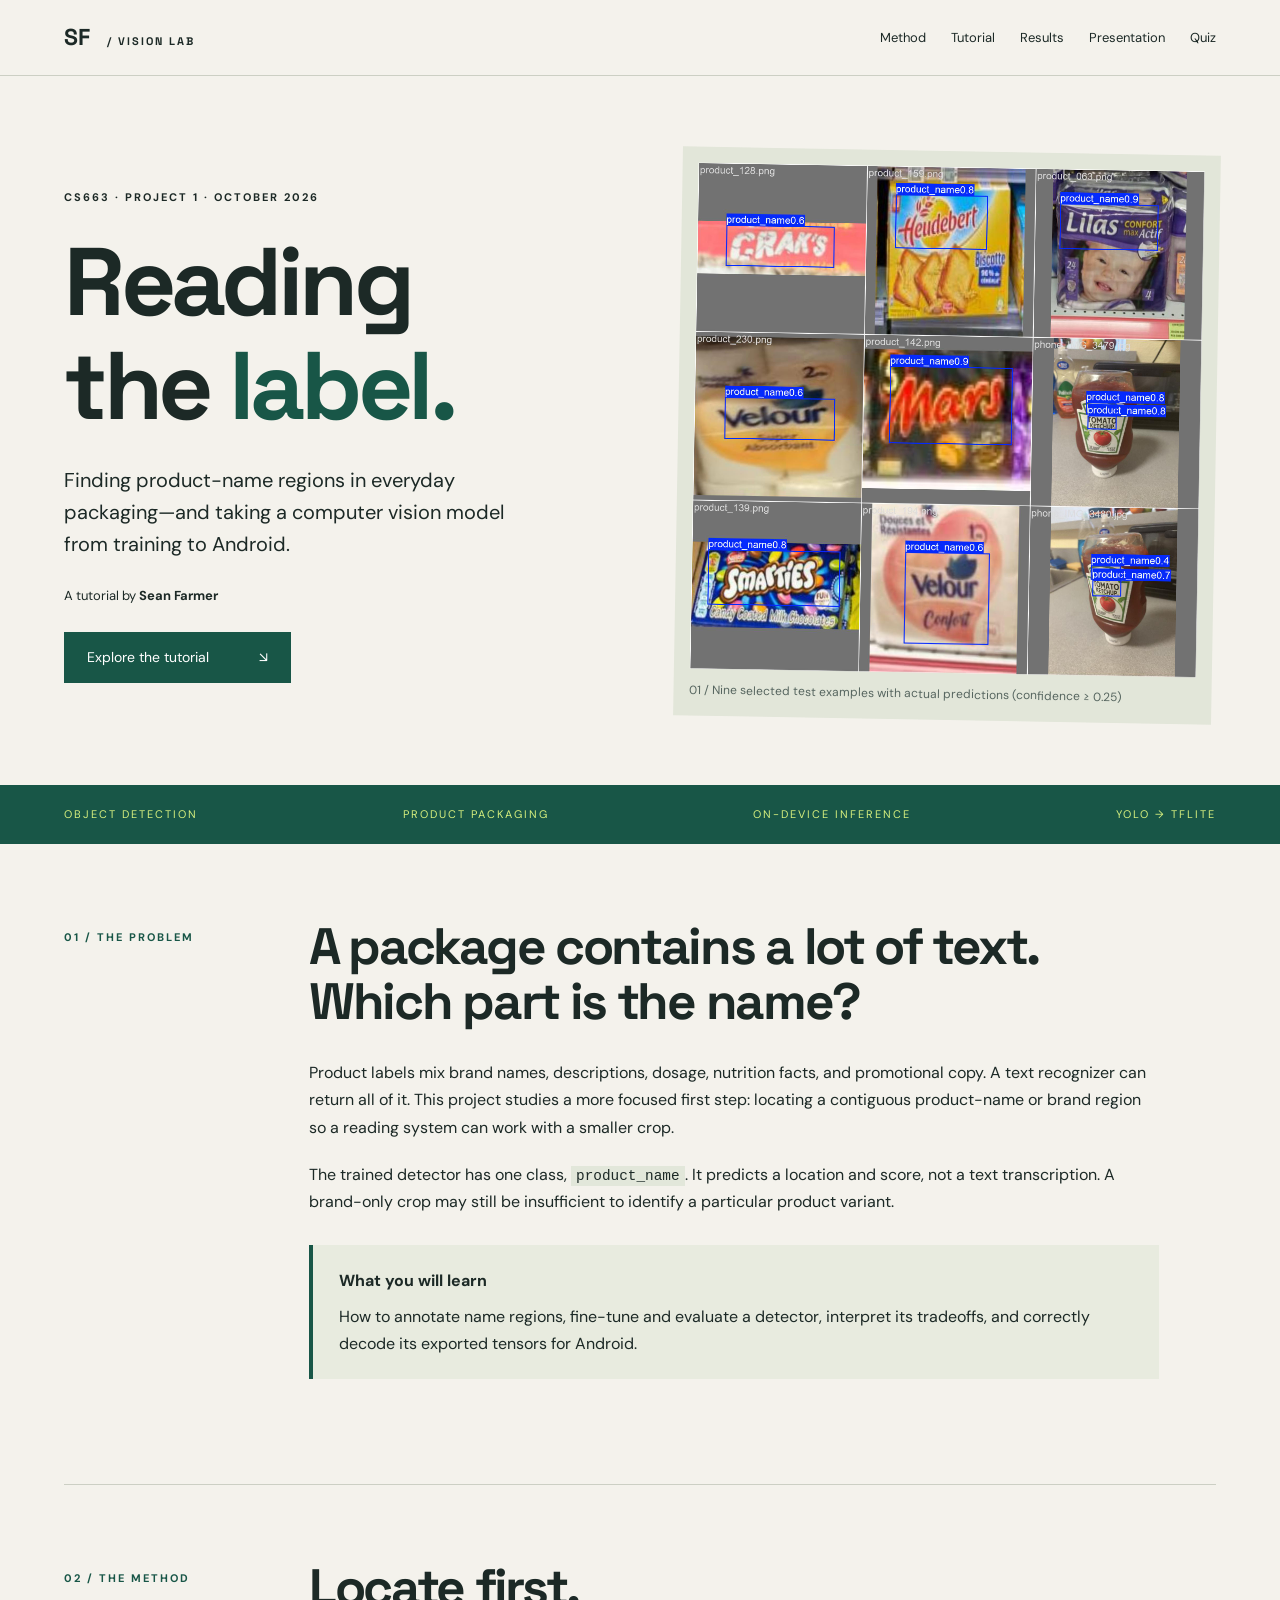
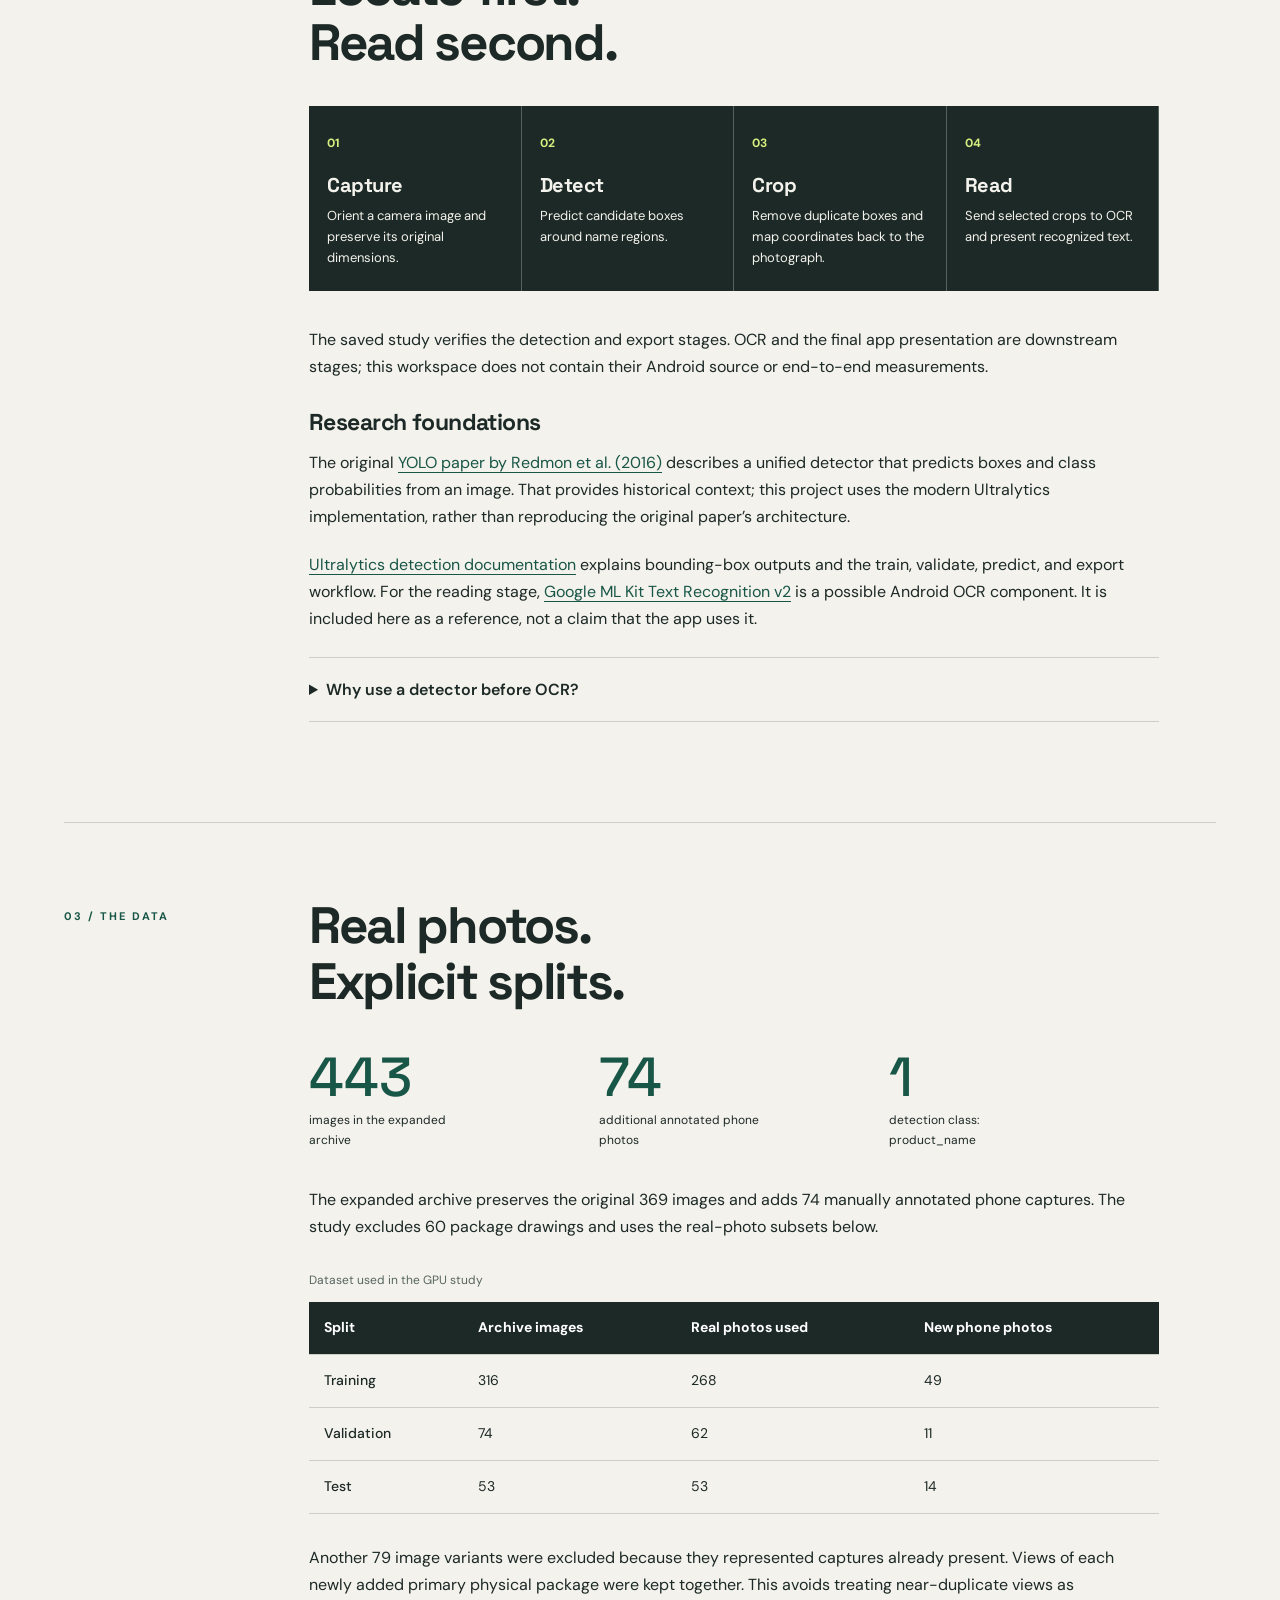
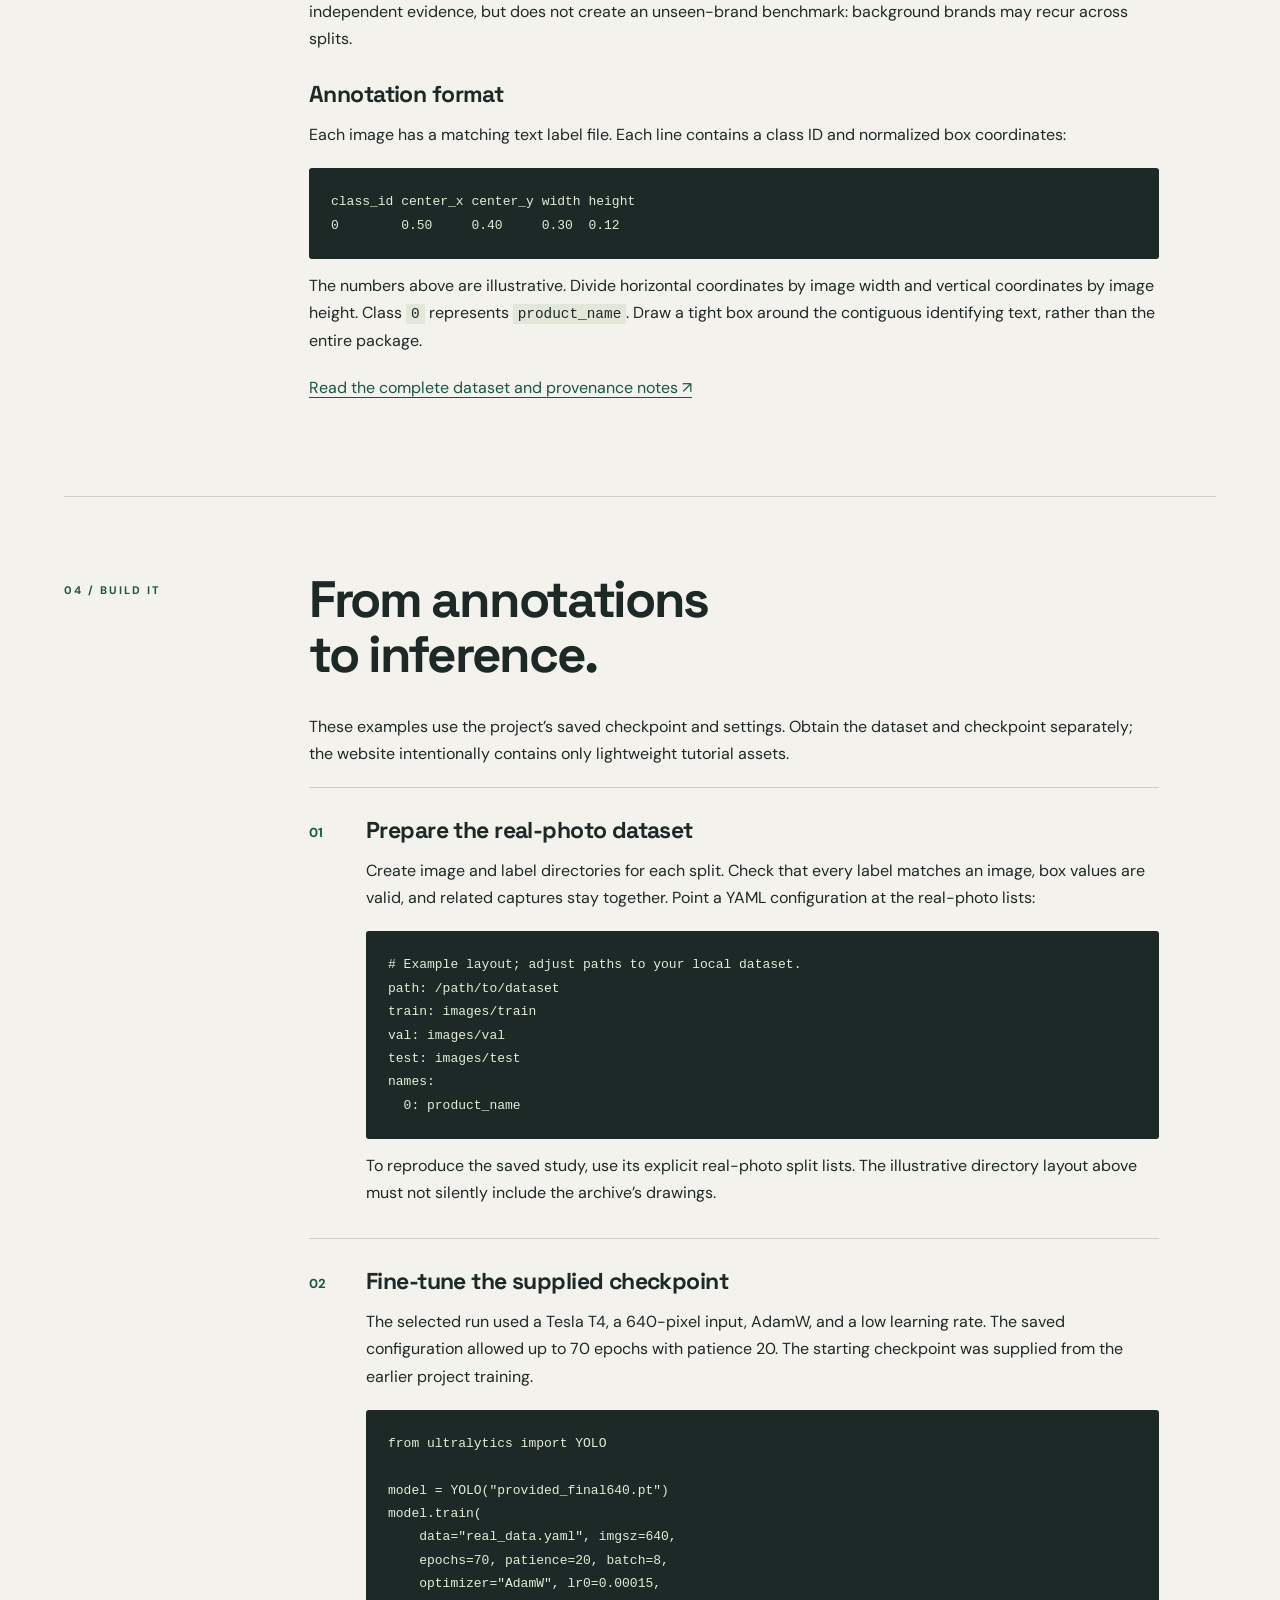
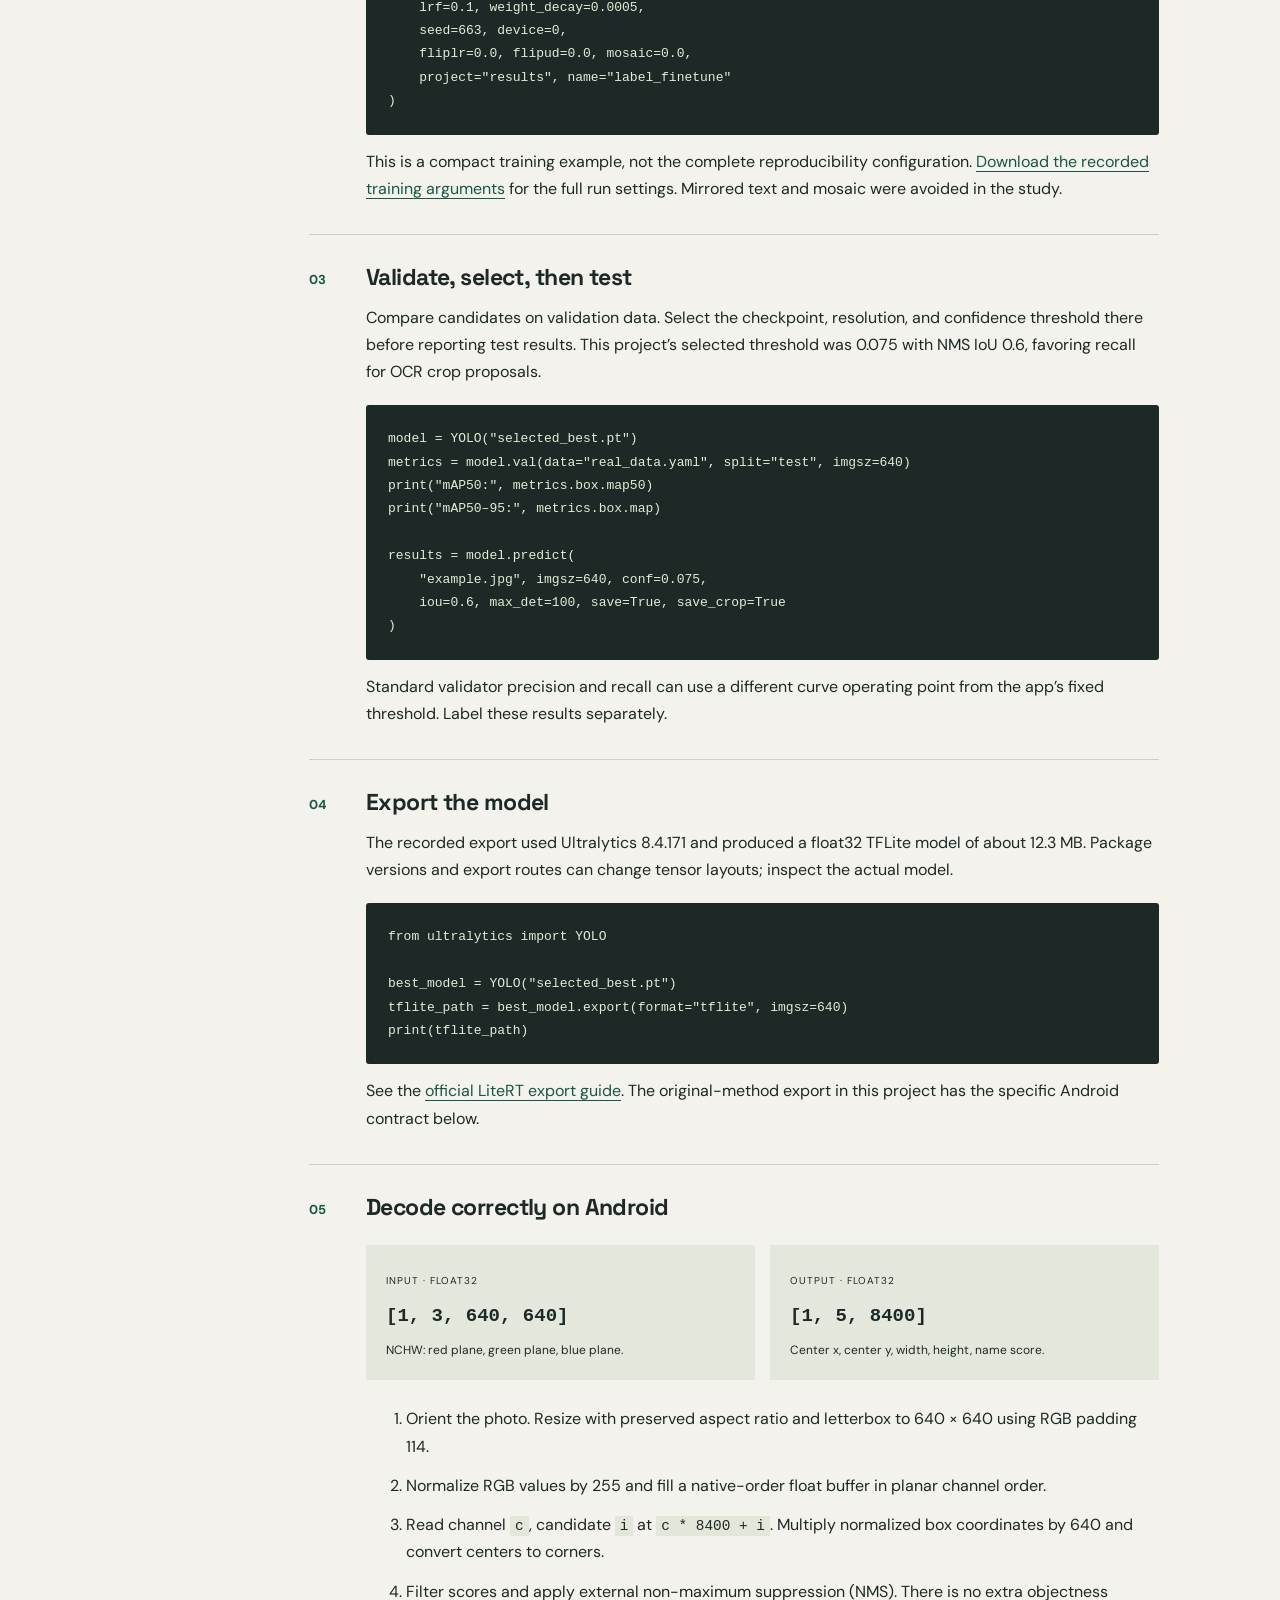
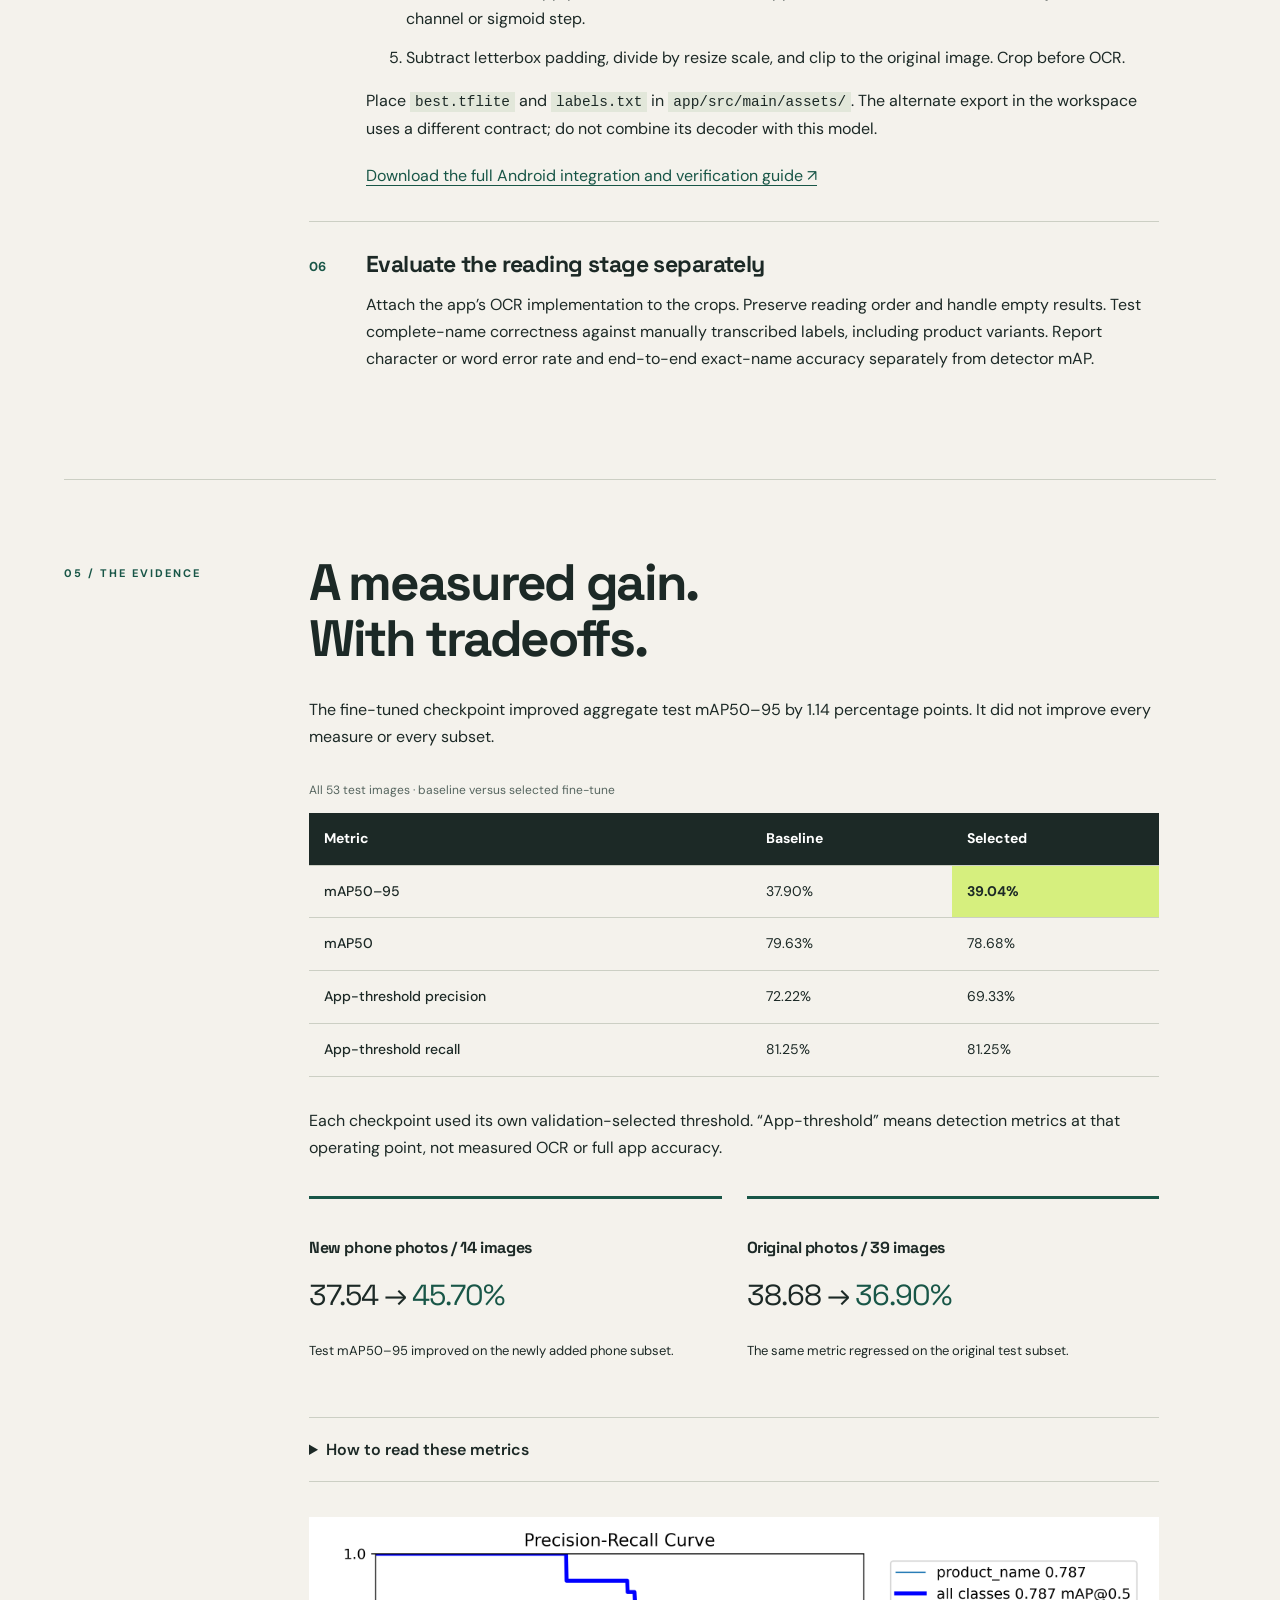
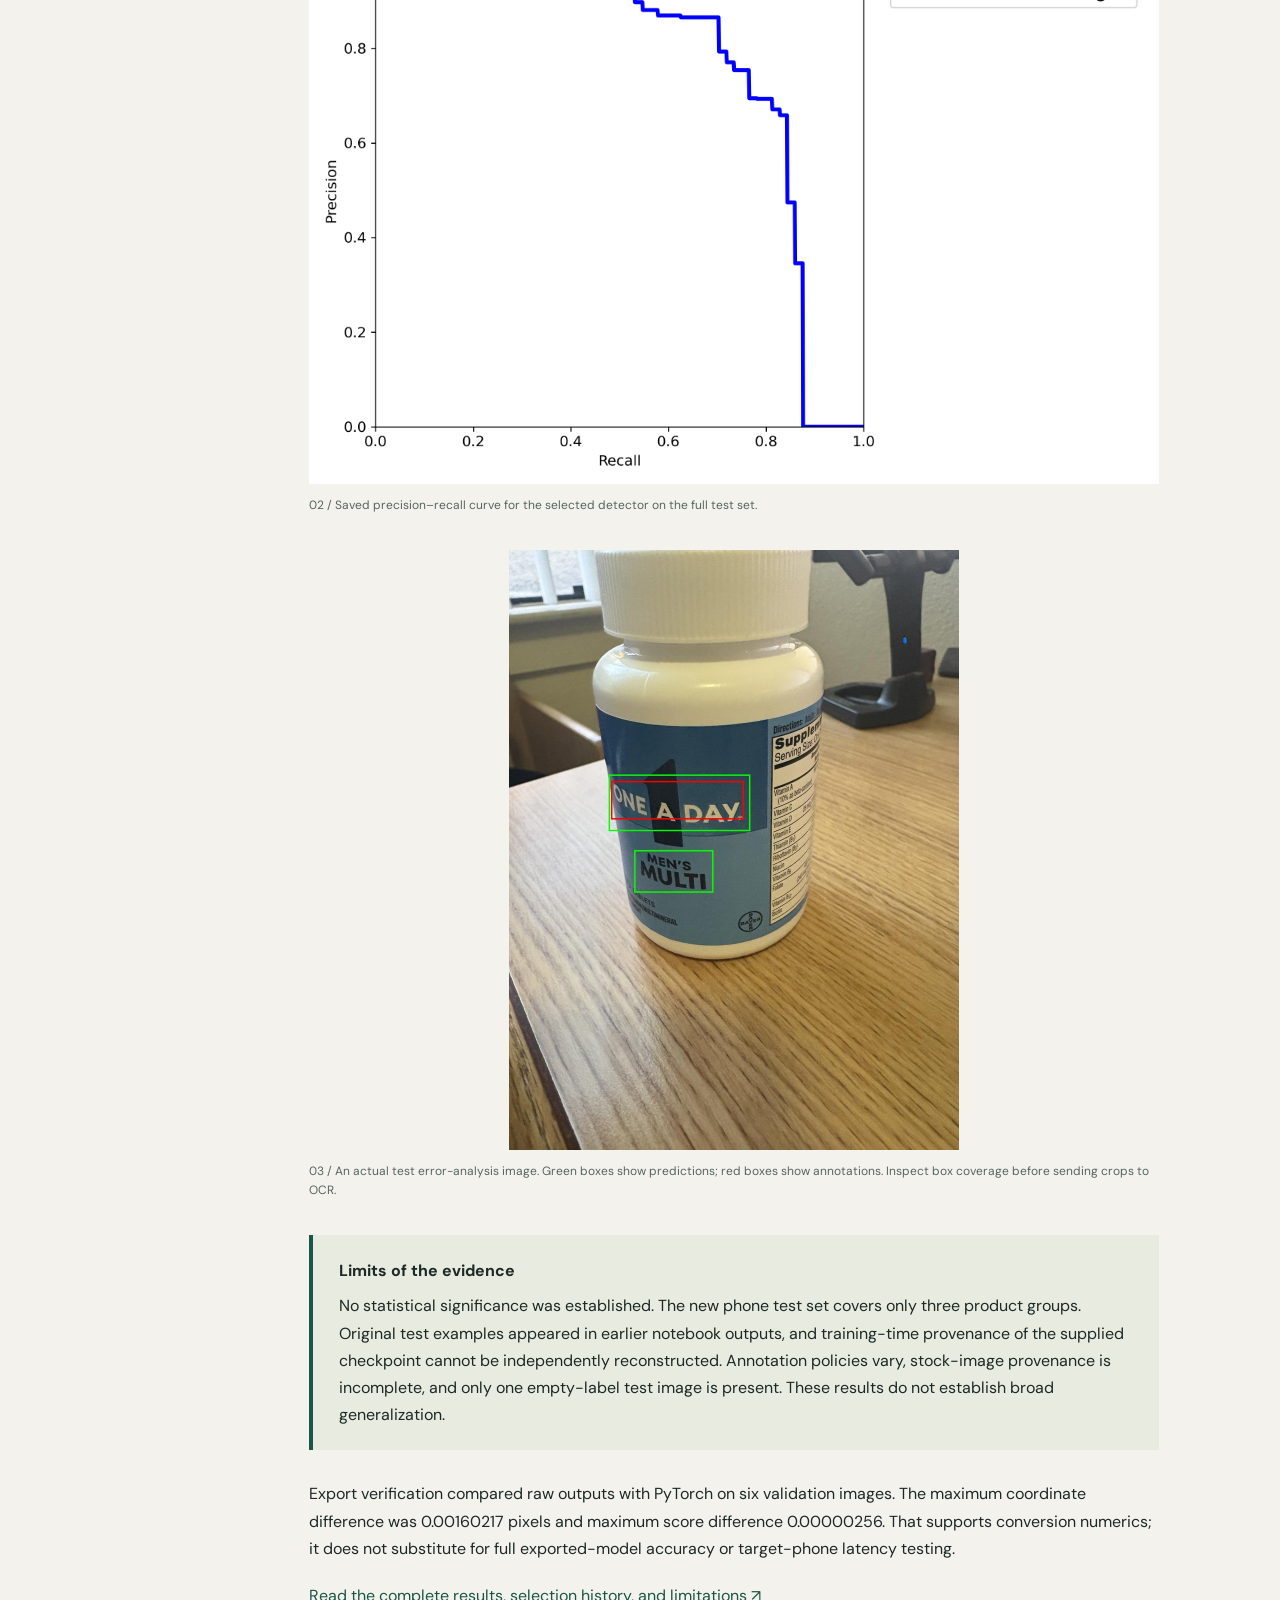
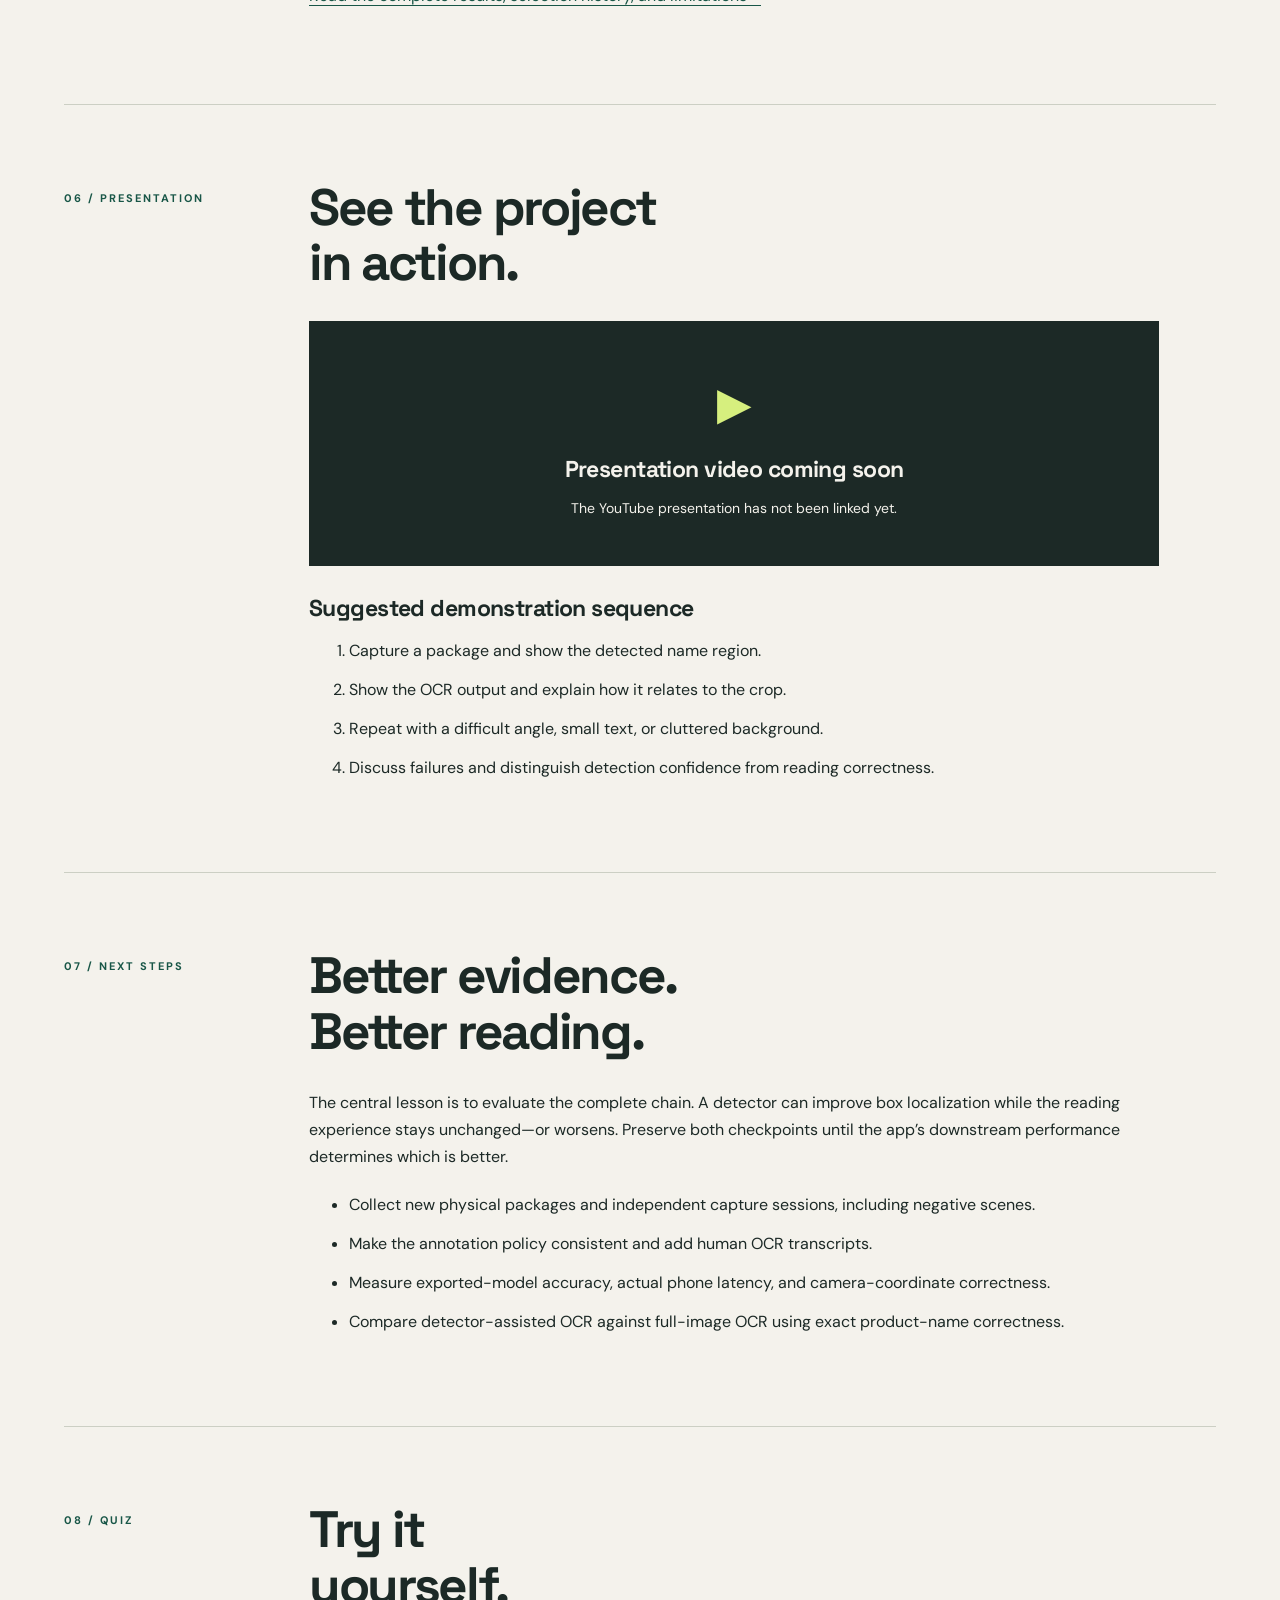
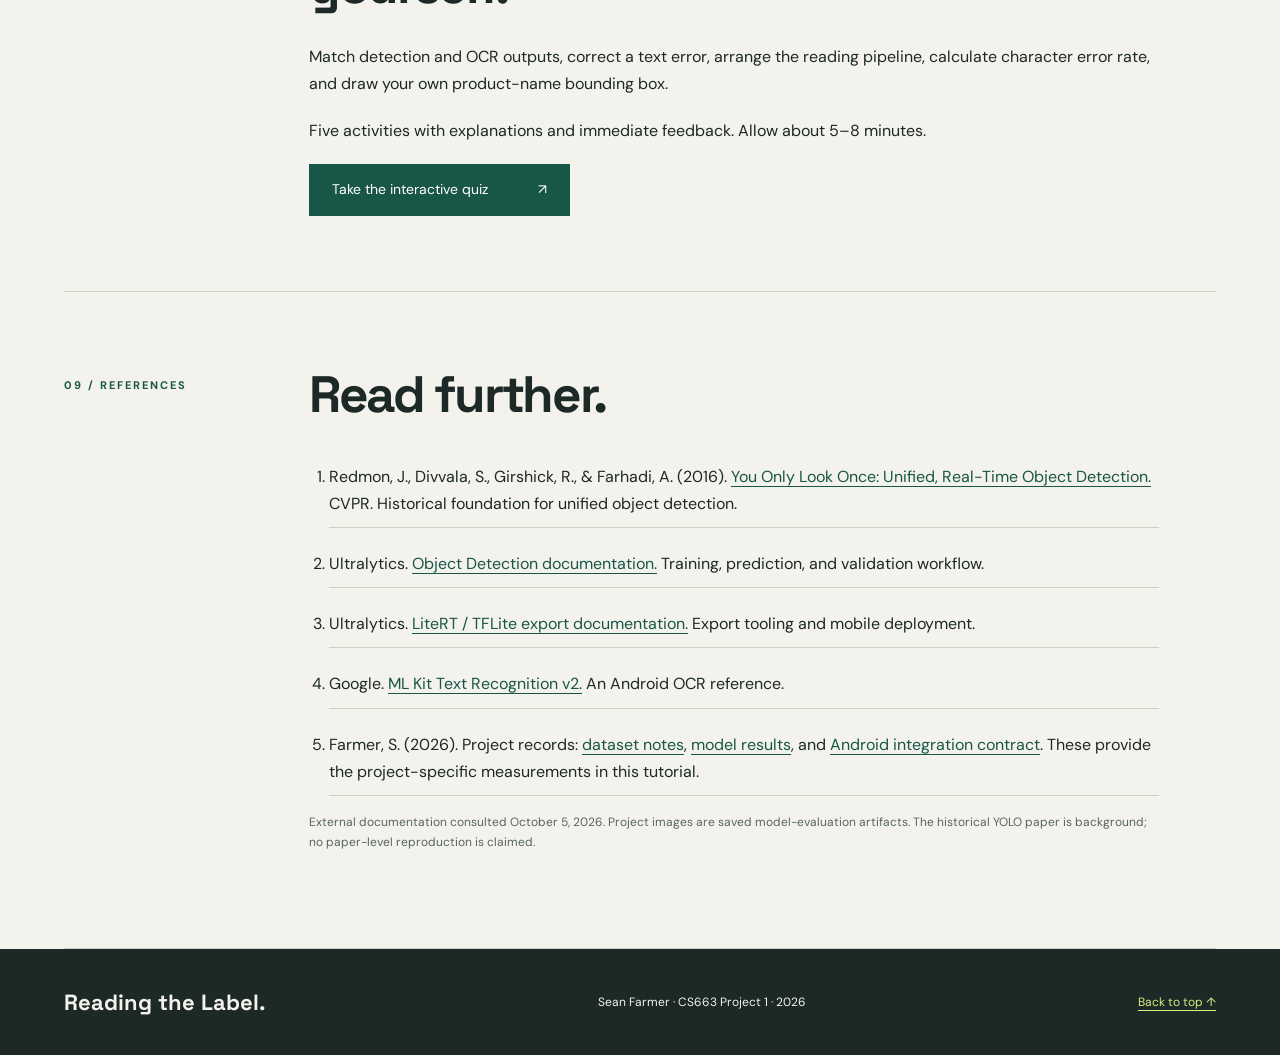
==== commit 21c5c9ef: "Add separate OCR quiz and bounding-box drawing exercise" ====
--- a/index.html
+++ b/index.html
@@ -3,7 +3,7 @@
 <head><meta charset="utf-8"><meta name="viewport" content="width=device-width, initial-scale=1"><meta name="description" content="A computer vision tutorial on detecting product-name regions, training YOLO, and exporting a label-reading model for Android, by Sean Farmer."><title>Reading the Label · Sean Farmer</title><link rel="stylesheet" href="style.css"><script src="site.js" defer></script></head>
 <body>
 <a class="skip" href="#main">Skip to content</a>
-<header><a class="brand" href="#">SF<span> / VISION LAB</span></a><nav aria-label="Main navigation"><a href="#method">Method</a><a href="#tutorial">Tutorial</a><a href="#results">Results</a><a href="#presentation">Presentation</a></nav></header>
+<header><a class="brand" href="#">SF<span> / VISION LAB</span></a><nav aria-label="Main navigation"><a href="#method">Method</a><a href="#tutorial">Tutorial</a><a href="#results">Results</a><a href="#presentation">Presentation</a><a href="#quiz">Quiz</a></nav></header>
 <main id="main">
 <section class="hero"><div><p class="eyebrow">CS663 · PROJECT 1 · OCTOBER 2026</p><h1>Reading<br>the <em>label.</em></h1><p class="lead">Finding product-name regions in everyday packaging—and taking a computer vision model from training to Android.</p><p class="byline">A tutorial by <strong>Sean Farmer</strong></p><a class="button" href="#tutorial">Explore the tutorial <span>↘</span></a></div><figure class="hero-image"><img src="assets/detections-nine.jpg" alt="Nine selected test photos with actual predicted product-name bounding boxes" width="1920" height="1920"><figcaption>01 / Nine selected test examples with actual predictions (confidence ≥ 0.25)</figcaption></figure></section>
 <div class="ribbon"><span>OBJECT DETECTION</span><span>PRODUCT PACKAGING</span><span>ON-DEVICE INFERENCE</span><span>YOLO → TFLITE</span></div>
@@ -44,6 +44,7 @@
 <section id="results"><div class="section-label">05 / THE EVIDENCE</div><div class="section-body"><h2>A measured gain.<br>With tradeoffs.</h2><p>The fine-tuned checkpoint improved aggregate test mAP50–95 by 1.14 percentage points. It did not improve every measure or every subset.</p><div class="table-wrap"><table><caption>All 53 test images · baseline versus selected fine-tune</caption><thead><tr><th scope="col">Metric</th><th scope="col">Baseline</th><th scope="col">Selected</th></tr></thead><tbody><tr><th scope="row">mAP50–95</th><td>37.90%</td><td class="gain">39.04%</td></tr><tr><th scope="row">mAP50</th><td>79.63%</td><td>78.68%</td></tr><tr><th scope="row">App-threshold precision</th><td>72.22%</td><td>69.33%</td></tr><tr><th scope="row">App-threshold recall</th><td>81.25%</td><td>81.25%</td></tr></tbody></table></div><p>Each checkpoint used its own validation-selected threshold. “App-threshold” means detection metrics at that operating point, not measured OCR or full app accuracy.</p><div class="compare"><div><h3>New phone photos / 14 images</h3><p class="big-number">37.54 → <em>45.70%</em></p><p>Test mAP50–95 improved on the newly added phone subset.</p></div><div><h3>Original photos / 39 images</h3><p class="big-number">38.68 → <em>36.90%</em></p><p>The same metric regressed on the original test subset.</p></div></div><details><summary>How to read these metrics</summary><p>Intersection over union (IoU) measures overlap between a predicted box and an annotated box. mAP50 uses IoU 0.50; mAP50–95 averages AP over thresholds from 0.50 to 0.95. With one class, mAP reflects that class’s localization and ranking. Precision asks how many predicted detections were correct; recall asks how many annotated regions were found. None of these tells us whether OCR read the text correctly.</p></details><figure><img loading="lazy" src="assets/pr-curve.png" alt="Precision-recall curve for the selected model on all test images"><figcaption>02 / Saved precision–recall curve for the selected detector on the full test set.</figcaption></figure><figure><img loading="lazy" src="assets/error-example.jpg" alt="Phone-photo error analysis with green predicted boxes and red annotation boxes"><figcaption>03 / An actual test error-analysis image. Green boxes show predictions; red boxes show annotations. Inspect box coverage before sending crops to OCR.</figcaption></figure><aside><strong>Limits of the evidence</strong><p>No statistical significance was established. The new phone test set covers only three product groups. Original test examples appeared in earlier notebook outputs, and training-time provenance of the supplied checkpoint cannot be independently reconstructed. Annotation policies vary, stock-image provenance is incomplete, and only one empty-label test image is present. These results do not establish broad generalization.</p></aside><p>Export verification compared raw outputs with PyTorch on six validation images. The maximum coordinate difference was 0.00160217 pixels and maximum score difference 0.00000256. That supports conversion numerics; it does not substitute for full exported-model accuracy or target-phone latency testing.</p><p><a href="resources/model-results.md">Read the complete results, selection history, and limitations ↗</a></p></div></section>
 <section id="presentation"><div class="section-label">06 / PRESENTATION</div><div class="section-body"><h2>See the project<br>in action.</h2><div id="video" class="video-panel"><span class="play-symbol" aria-hidden="true">▶</span><h3>Presentation video coming soon</h3><p>The YouTube presentation has not been linked yet.</p></div><h3>Suggested demonstration sequence</h3><ol><li>Capture a package and show the detected name region.</li><li>Show the OCR output and explain how it relates to the crop.</li><li>Repeat with a difficult angle, small text, or cluttered background.</li><li>Discuss failures and distinguish detection confidence from reading correctness.</li></ol></div></section>
 <section id="takeaways"><div class="section-label">07 / NEXT STEPS</div><div class="section-body"><h2>Better evidence.<br>Better reading.</h2><p>The central lesson is to evaluate the complete chain. A detector can improve box localization while the reading experience stays unchanged—or worsens. Preserve both checkpoints until the app’s downstream performance determines which is better.</p><ul><li>Collect new physical packages and independent capture sessions, including negative scenes.</li><li>Make the annotation policy consistent and add human OCR transcripts.</li><li>Measure exported-model accuracy, actual phone latency, and camera-coordinate correctness.</li><li>Compare detector-assisted OCR against full-image OCR using exact product-name correctness.</li></ul></div></section>
-<section id="references"><div class="section-label">08 / REFERENCES</div><div class="section-body"><h2>Read further.</h2><ol class="references"><li>Redmon, J., Divvala, S., Girshick, R., &amp; Farhadi, A. (2016). <a href="https://arxiv.org/abs/1506.02640">You Only Look Once: Unified, Real-Time Object Detection.</a> CVPR. Historical foundation for unified object detection.</li><li>Ultralytics. <a href="https://docs.ultralytics.com/tasks/detect/">Object Detection documentation.</a> Training, prediction, and validation workflow.</li><li>Ultralytics. <a href="https://docs.ultralytics.com/integrations/litert/">LiteRT / TFLite export documentation.</a> Export tooling and mobile deployment.</li><li>Google. <a href="https://developers.google.com/ml-kit/vision/text-recognition/v2">ML Kit Text Recognition v2.</a> An Android OCR reference.</li><li>Farmer, S. (2026). Project records: <a href="resources/dataset-notes.md">dataset notes</a>, <a href="resources/model-results.md">model results</a>, and <a href="resources/android-integration.md">Android integration contract</a>. These provide the project-specific measurements in this tutorial.</li></ol><p class="muted">External documentation consulted October 5, 2026. Project images are saved model-evaluation artifacts. The historical YOLO paper is background; no paper-level reproduction is claimed.</p></div></section>
+<section id="quiz"><div class="section-label">08 / QUIZ</div><div class="section-body"><h2>Try it<br>yourself.</h2><p>Match detection and OCR outputs, correct a text error, arrange the reading pipeline, calculate character error rate, and draw your own product-name bounding box.</p><p>Five activities with explanations and immediate feedback. Allow about 5–8 minutes.</p><a class="button" href="quiz.html">Take the interactive quiz <span>↗</span></a></div></section>
+<section id="references"><div class="section-label">09 / REFERENCES</div><div class="section-body"><h2>Read further.</h2><ol class="references"><li>Redmon, J., Divvala, S., Girshick, R., &amp; Farhadi, A. (2016). <a href="https://arxiv.org/abs/1506.02640">You Only Look Once: Unified, Real-Time Object Detection.</a> CVPR. Historical foundation for unified object detection.</li><li>Ultralytics. <a href="https://docs.ultralytics.com/tasks/detect/">Object Detection documentation.</a> Training, prediction, and validation workflow.</li><li>Ultralytics. <a href="https://docs.ultralytics.com/integrations/litert/">LiteRT / TFLite export documentation.</a> Export tooling and mobile deployment.</li><li>Google. <a href="https://developers.google.com/ml-kit/vision/text-recognition/v2">ML Kit Text Recognition v2.</a> An Android OCR reference.</li><li>Farmer, S. (2026). Project records: <a href="resources/dataset-notes.md">dataset notes</a>, <a href="resources/model-results.md">model results</a>, and <a href="resources/android-integration.md">Android integration contract</a>. These provide the project-specific measurements in this tutorial.</li></ol><p class="muted">External documentation consulted October 5, 2026. Project images are saved model-evaluation artifacts. The historical YOLO paper is background; no paper-level reproduction is claimed.</p></div></section>
 </main><footer><strong>Reading the Label.</strong><span>Sean Farmer · CS663 Project 1 · 2026</span><a href="#">Back to top ↑</a></footer>
 </body></html>
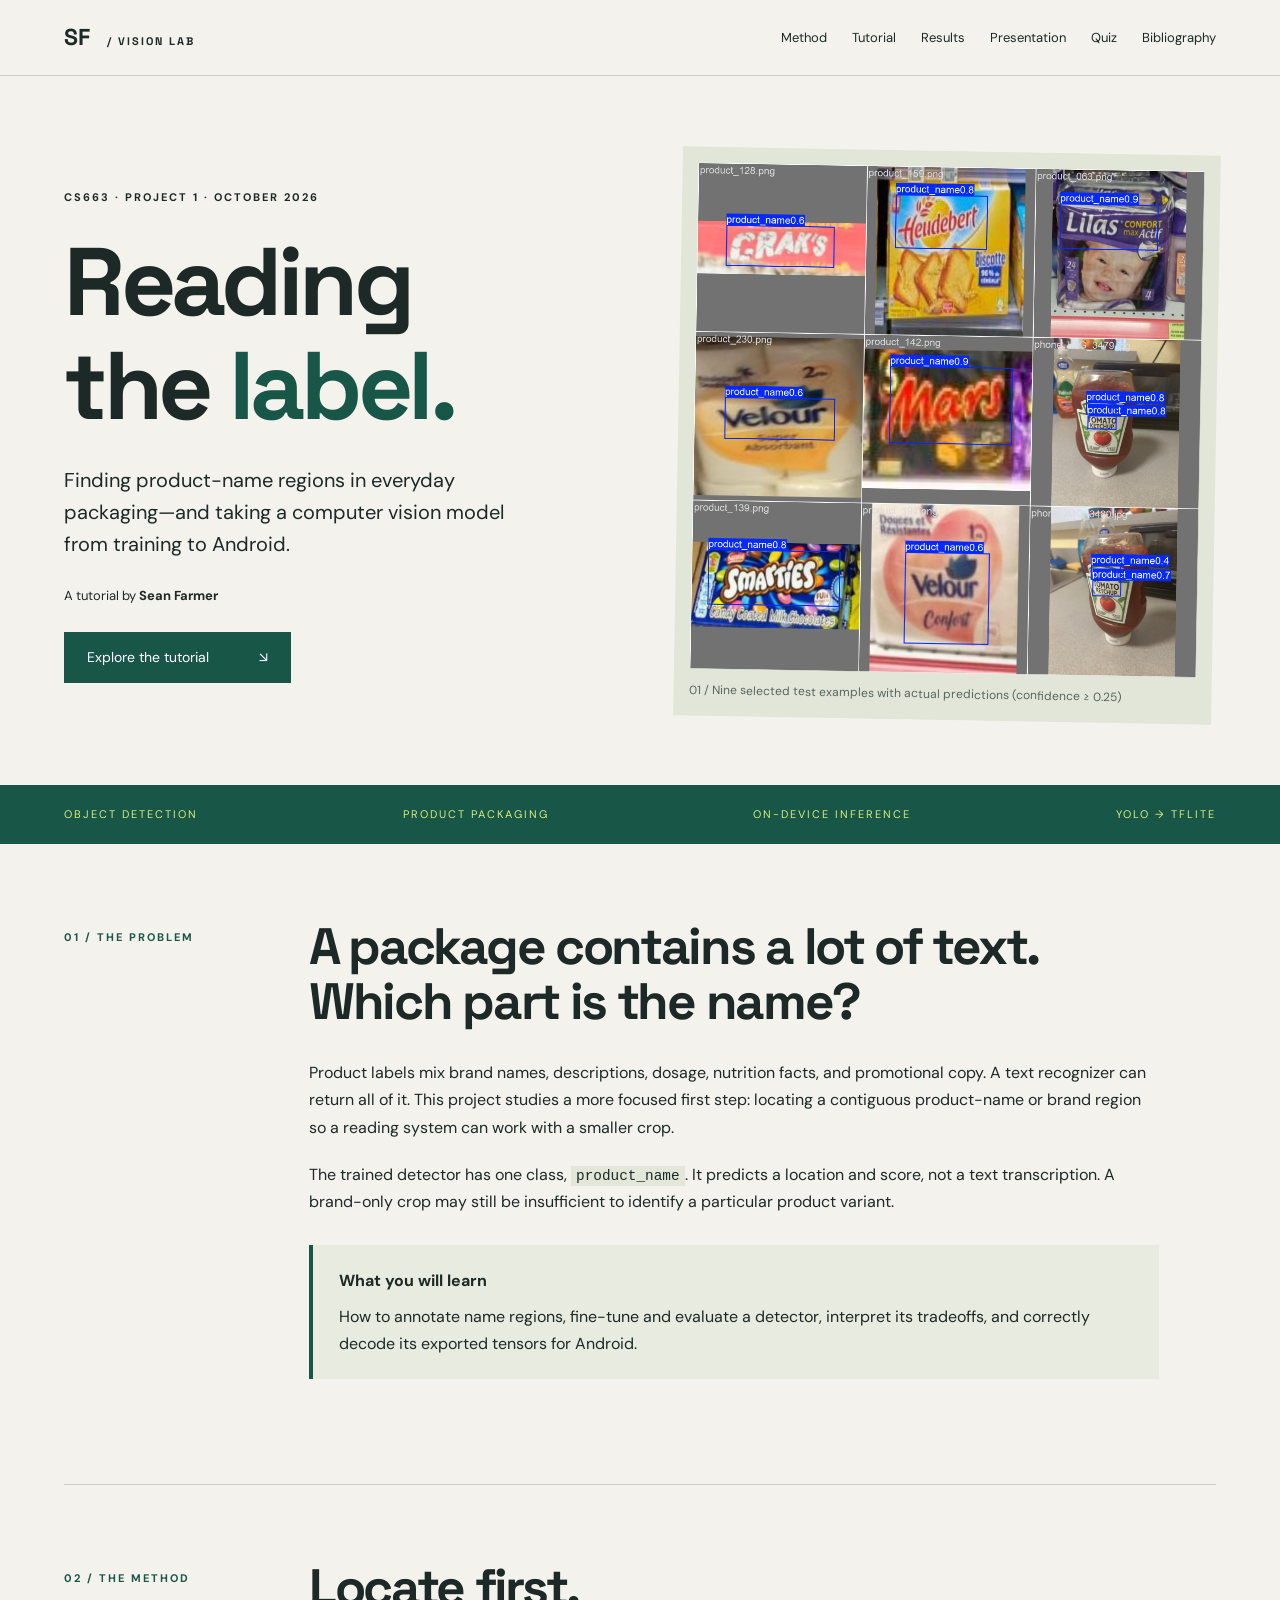
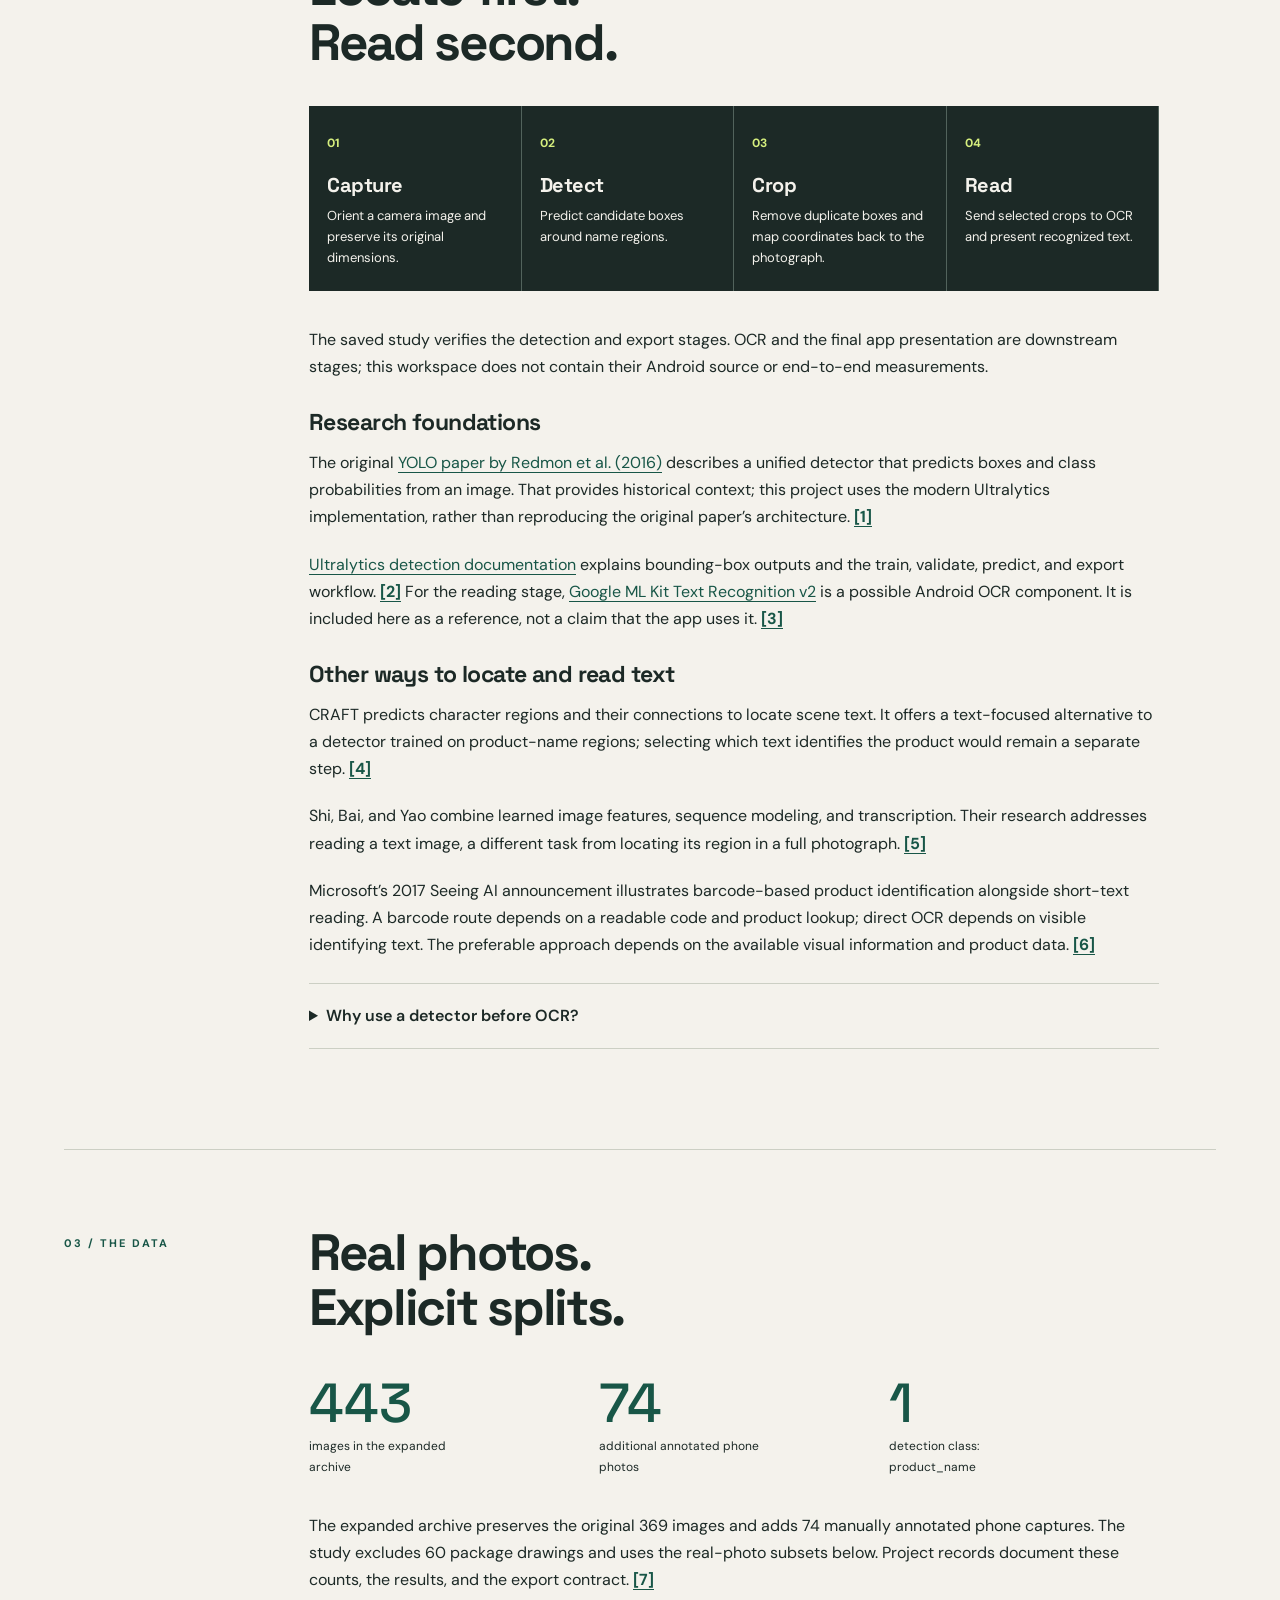
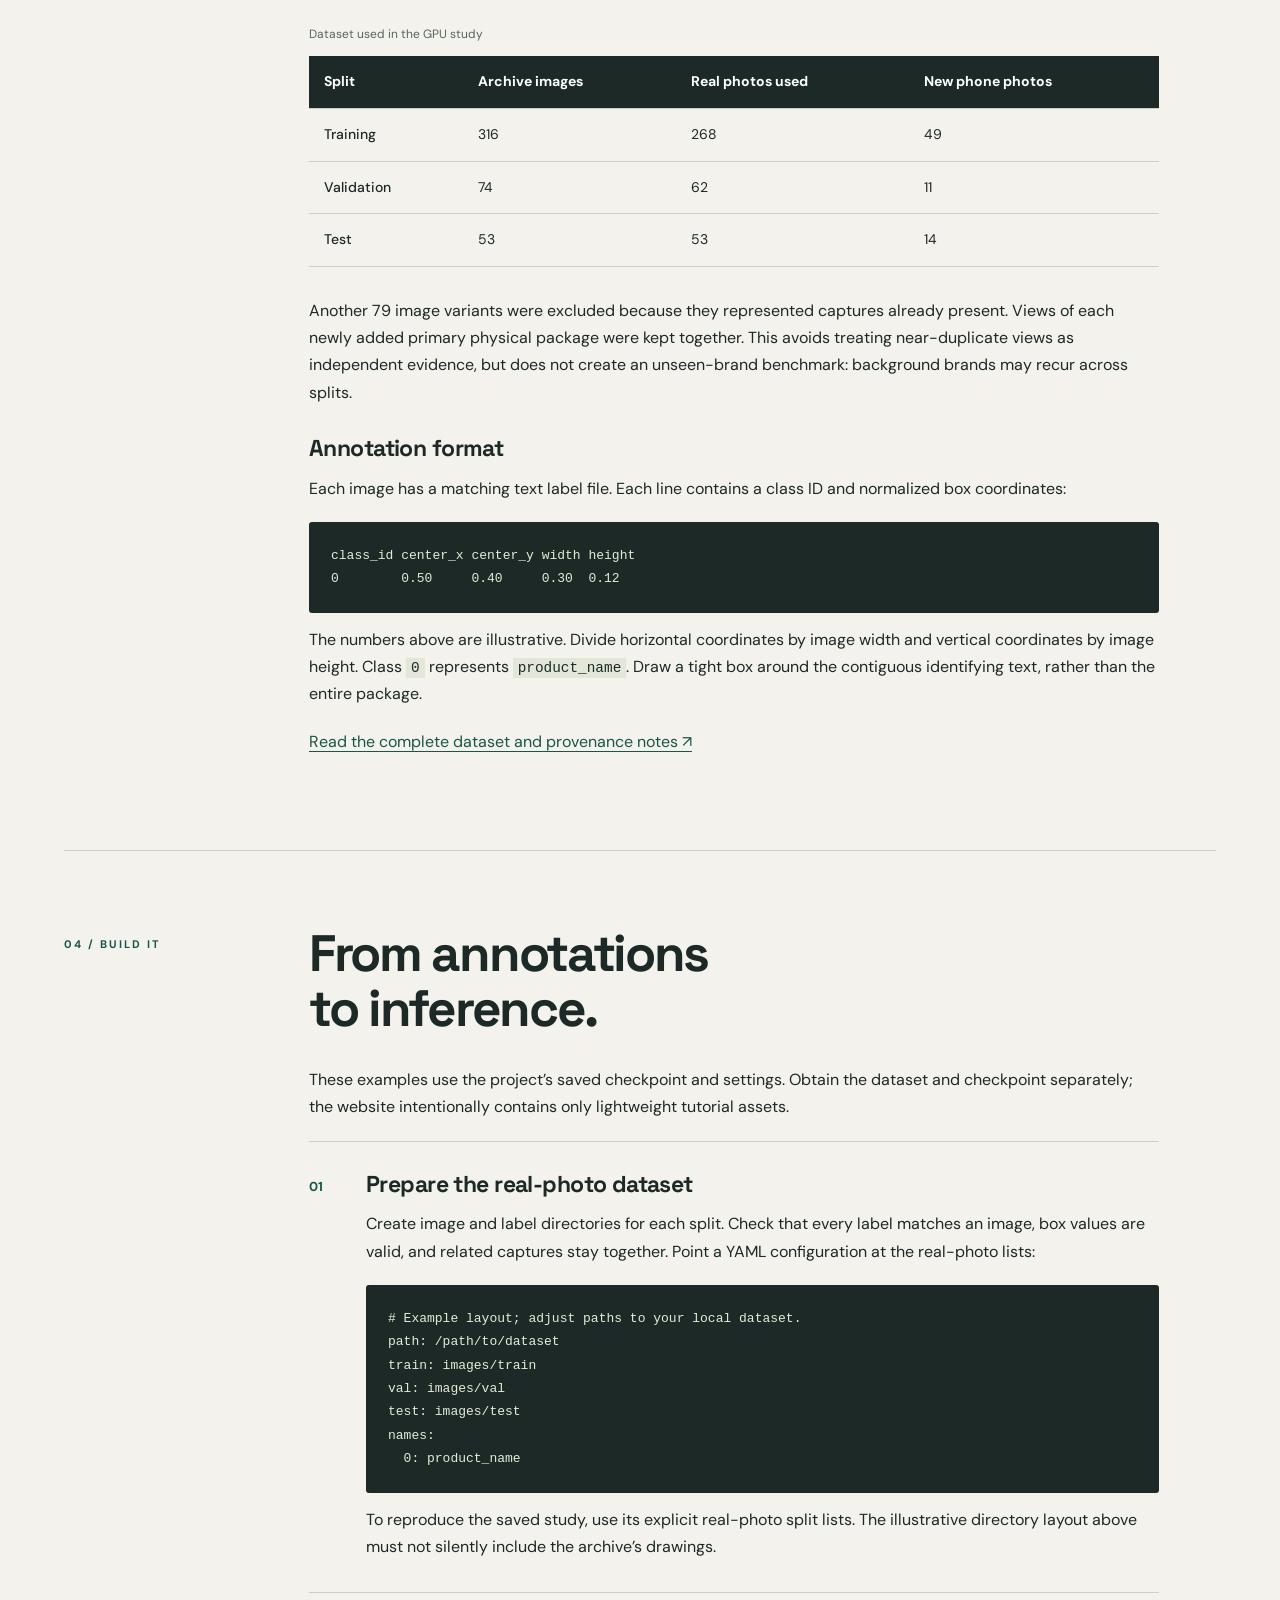
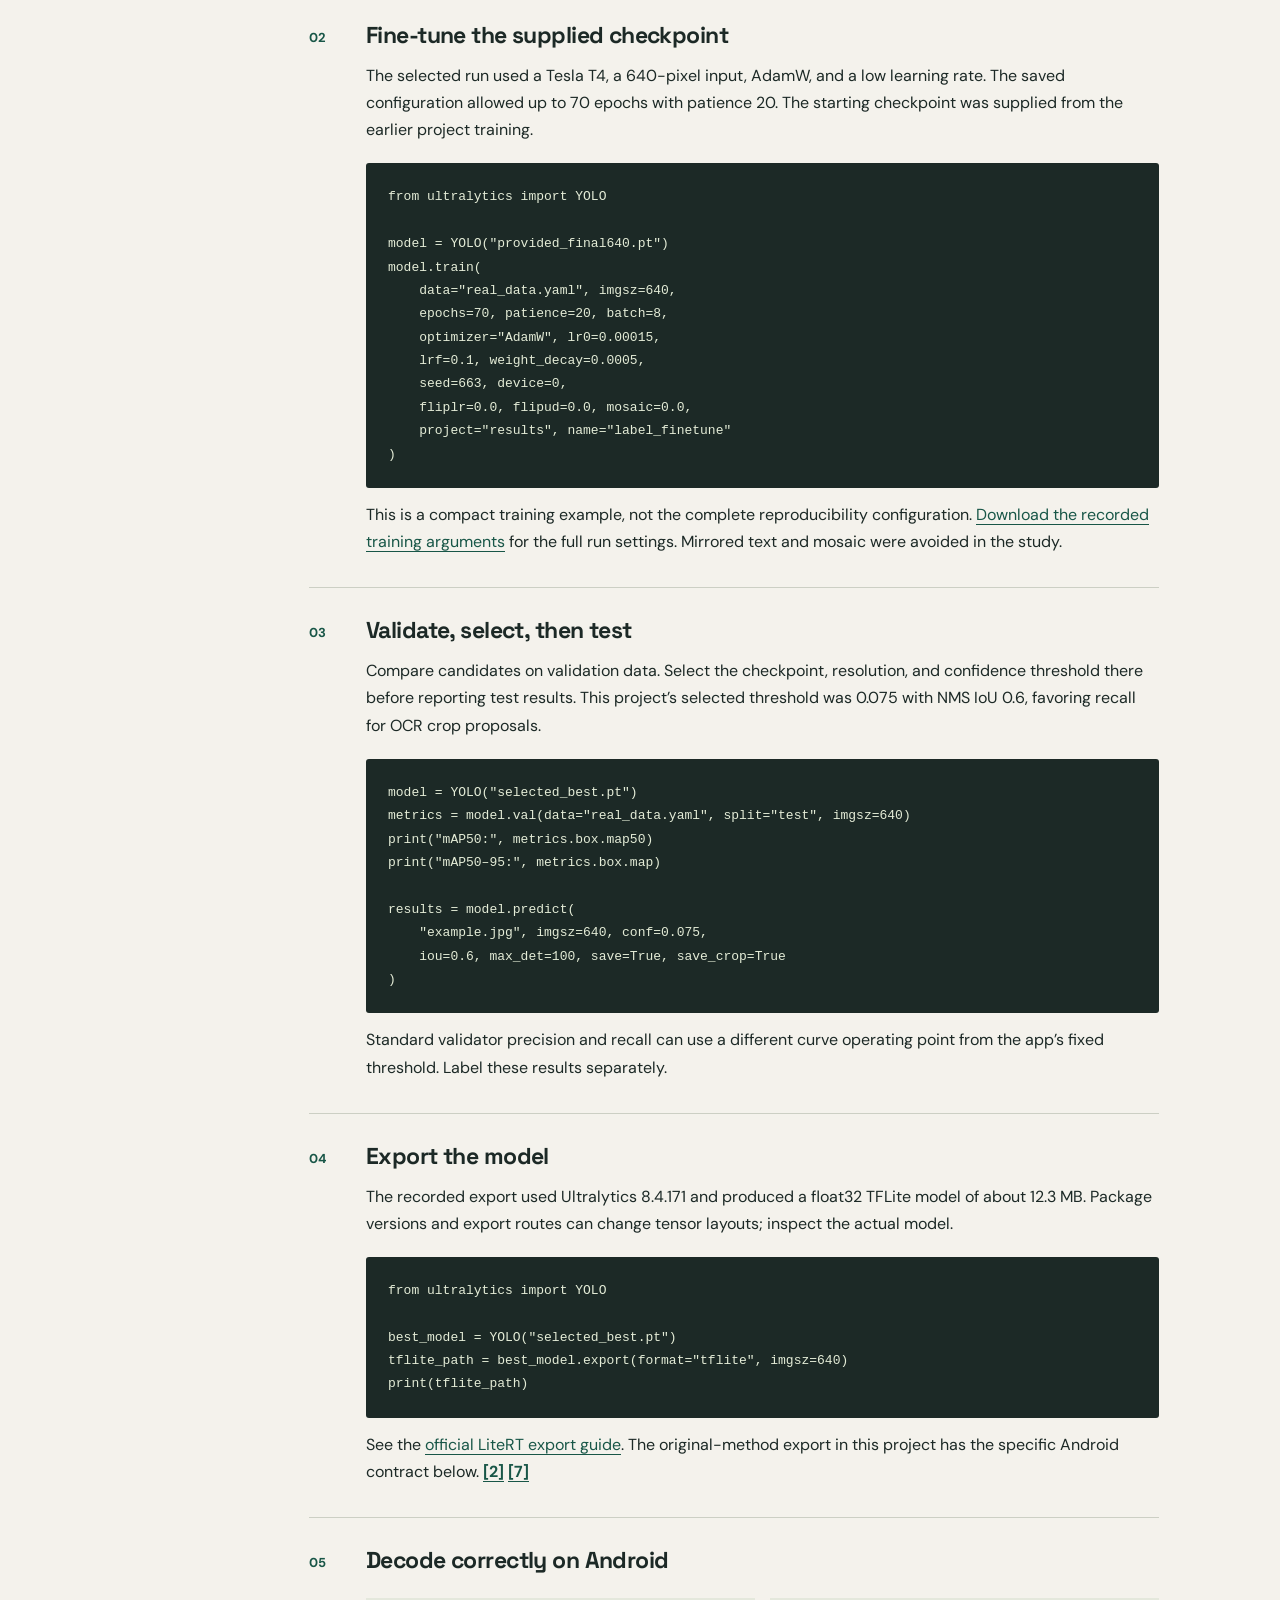
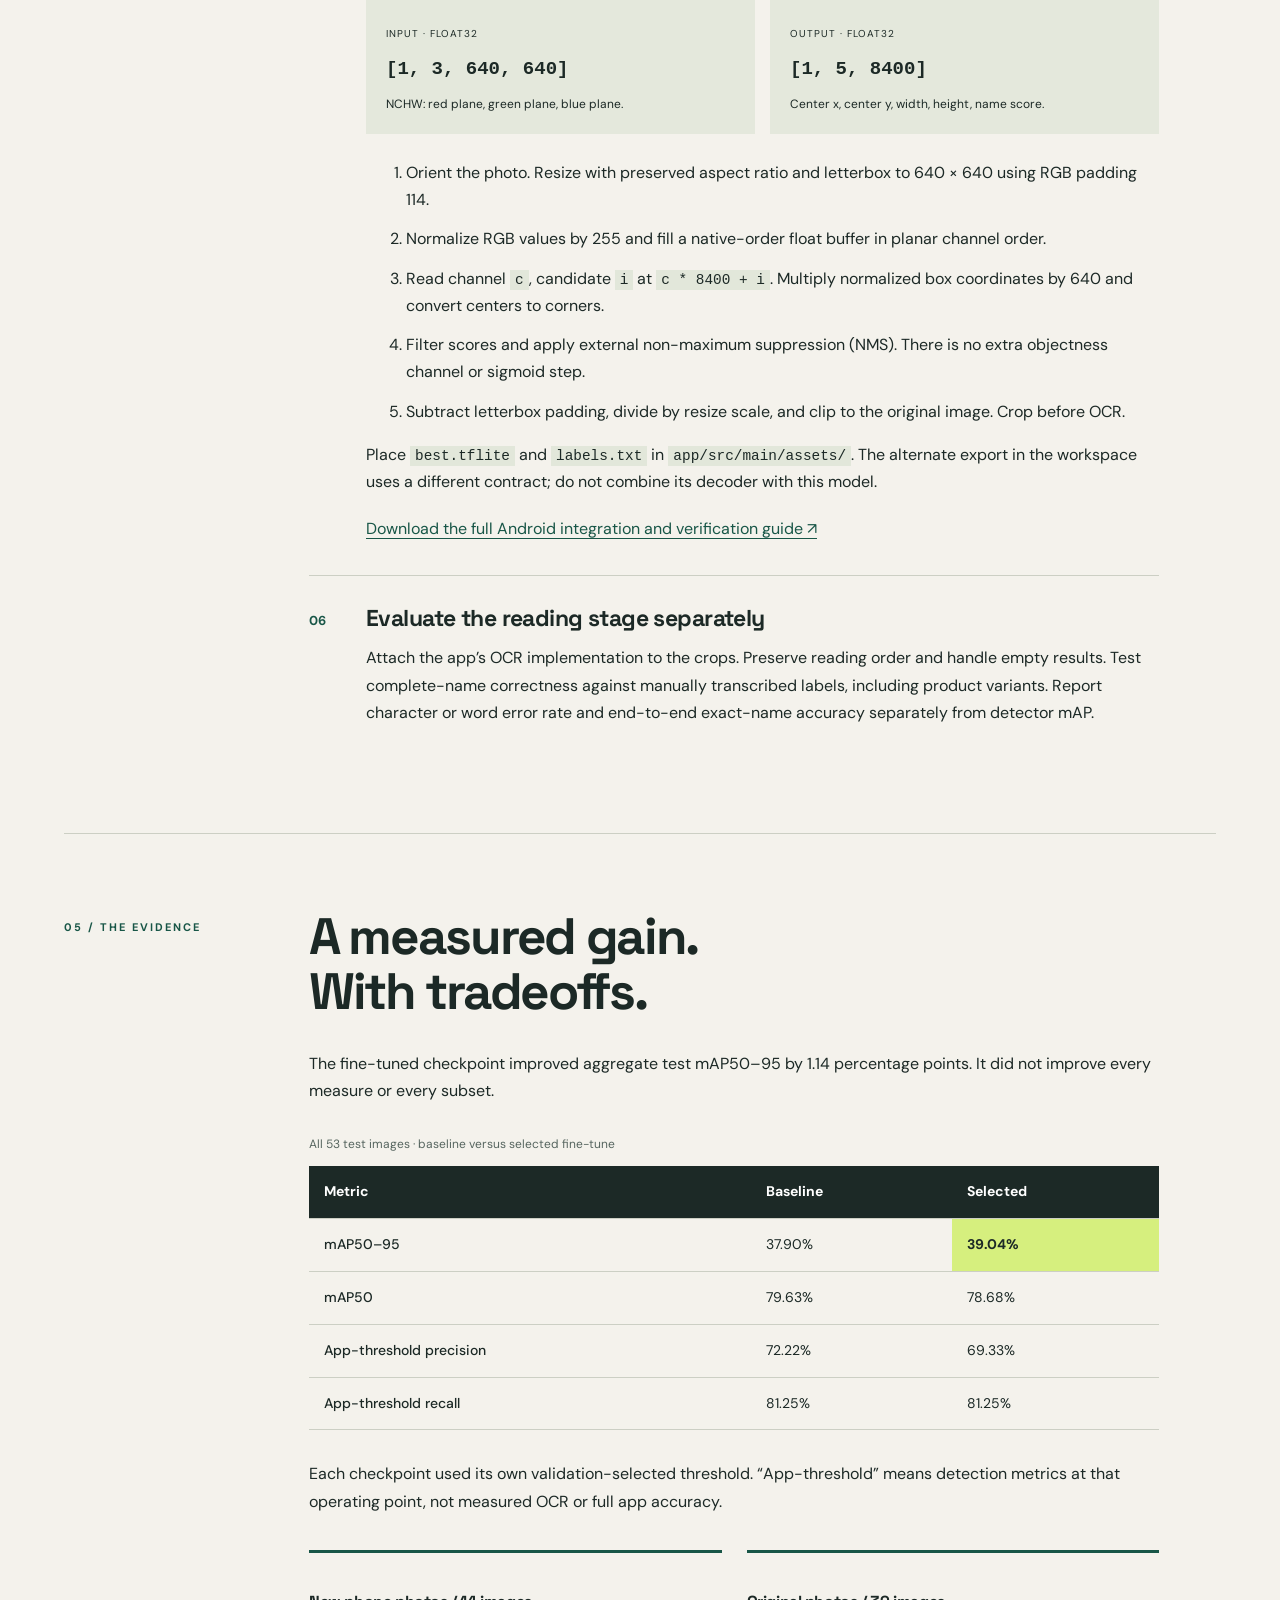
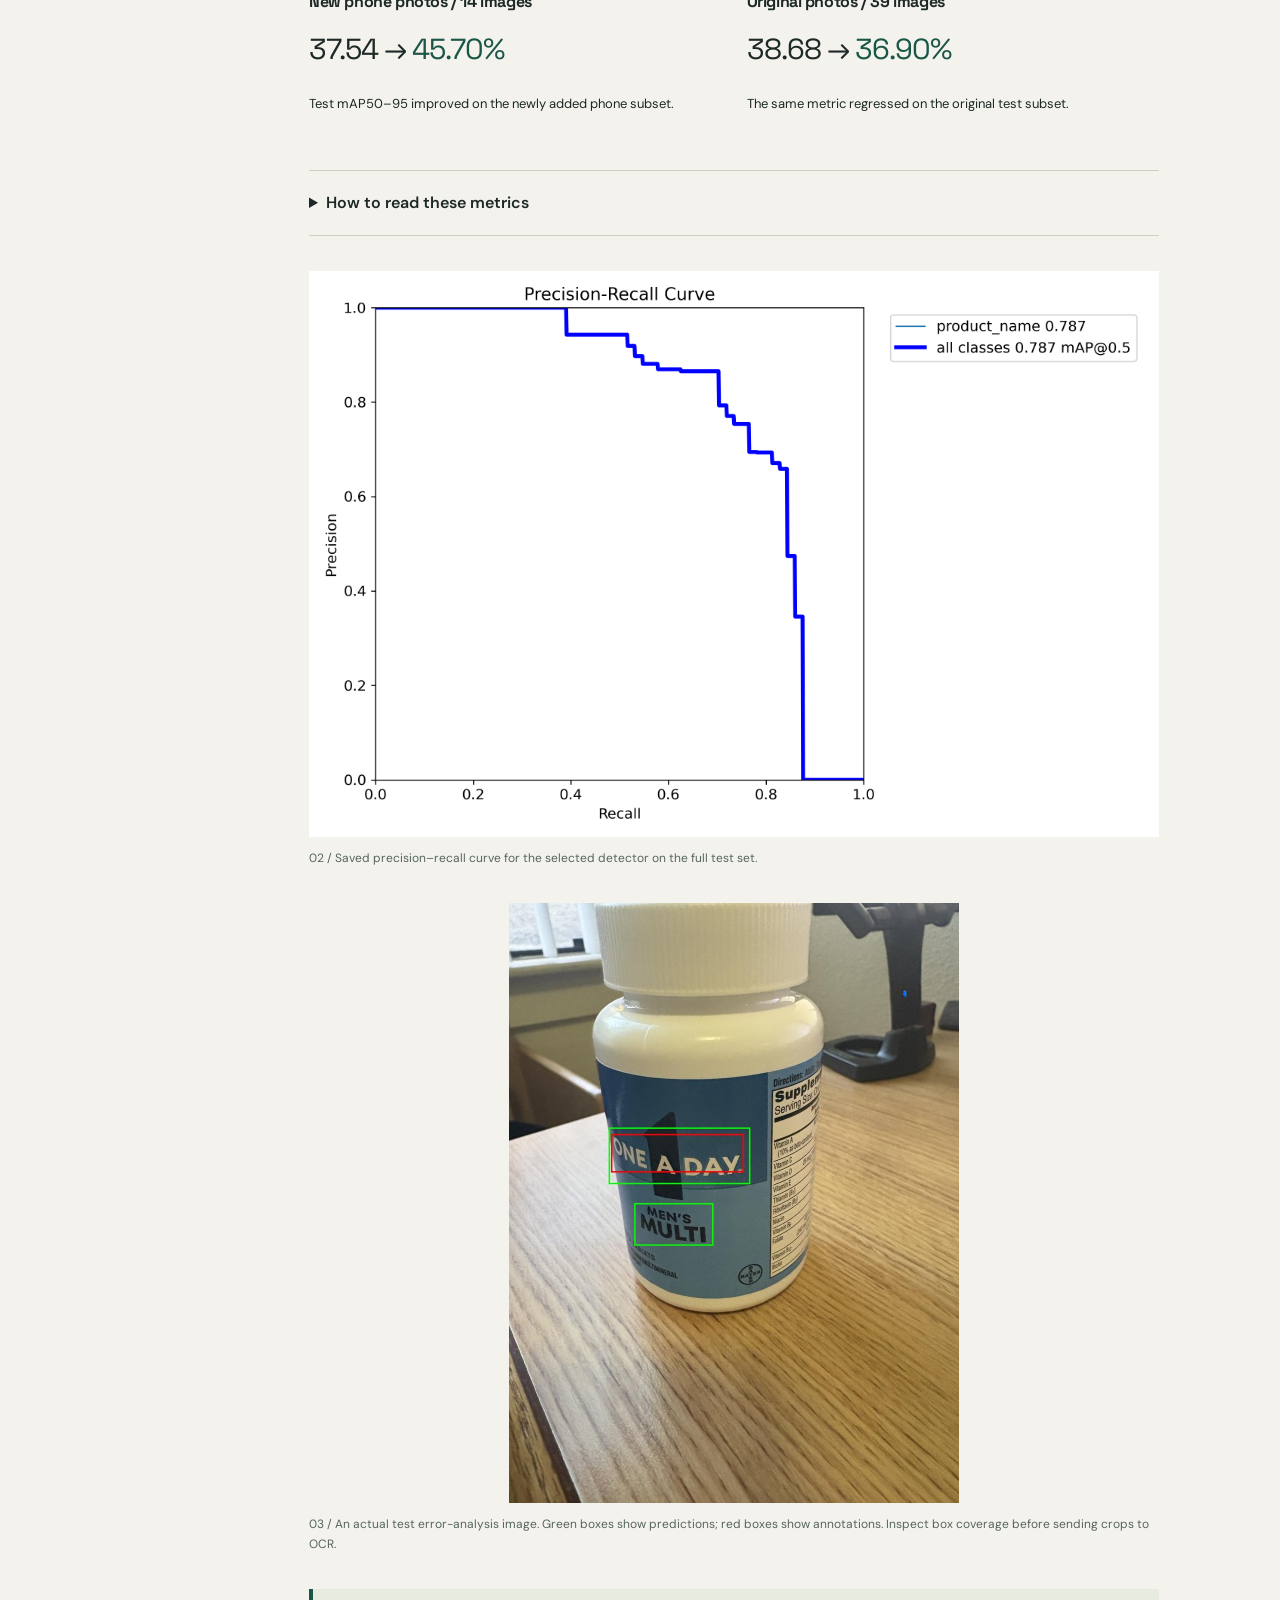
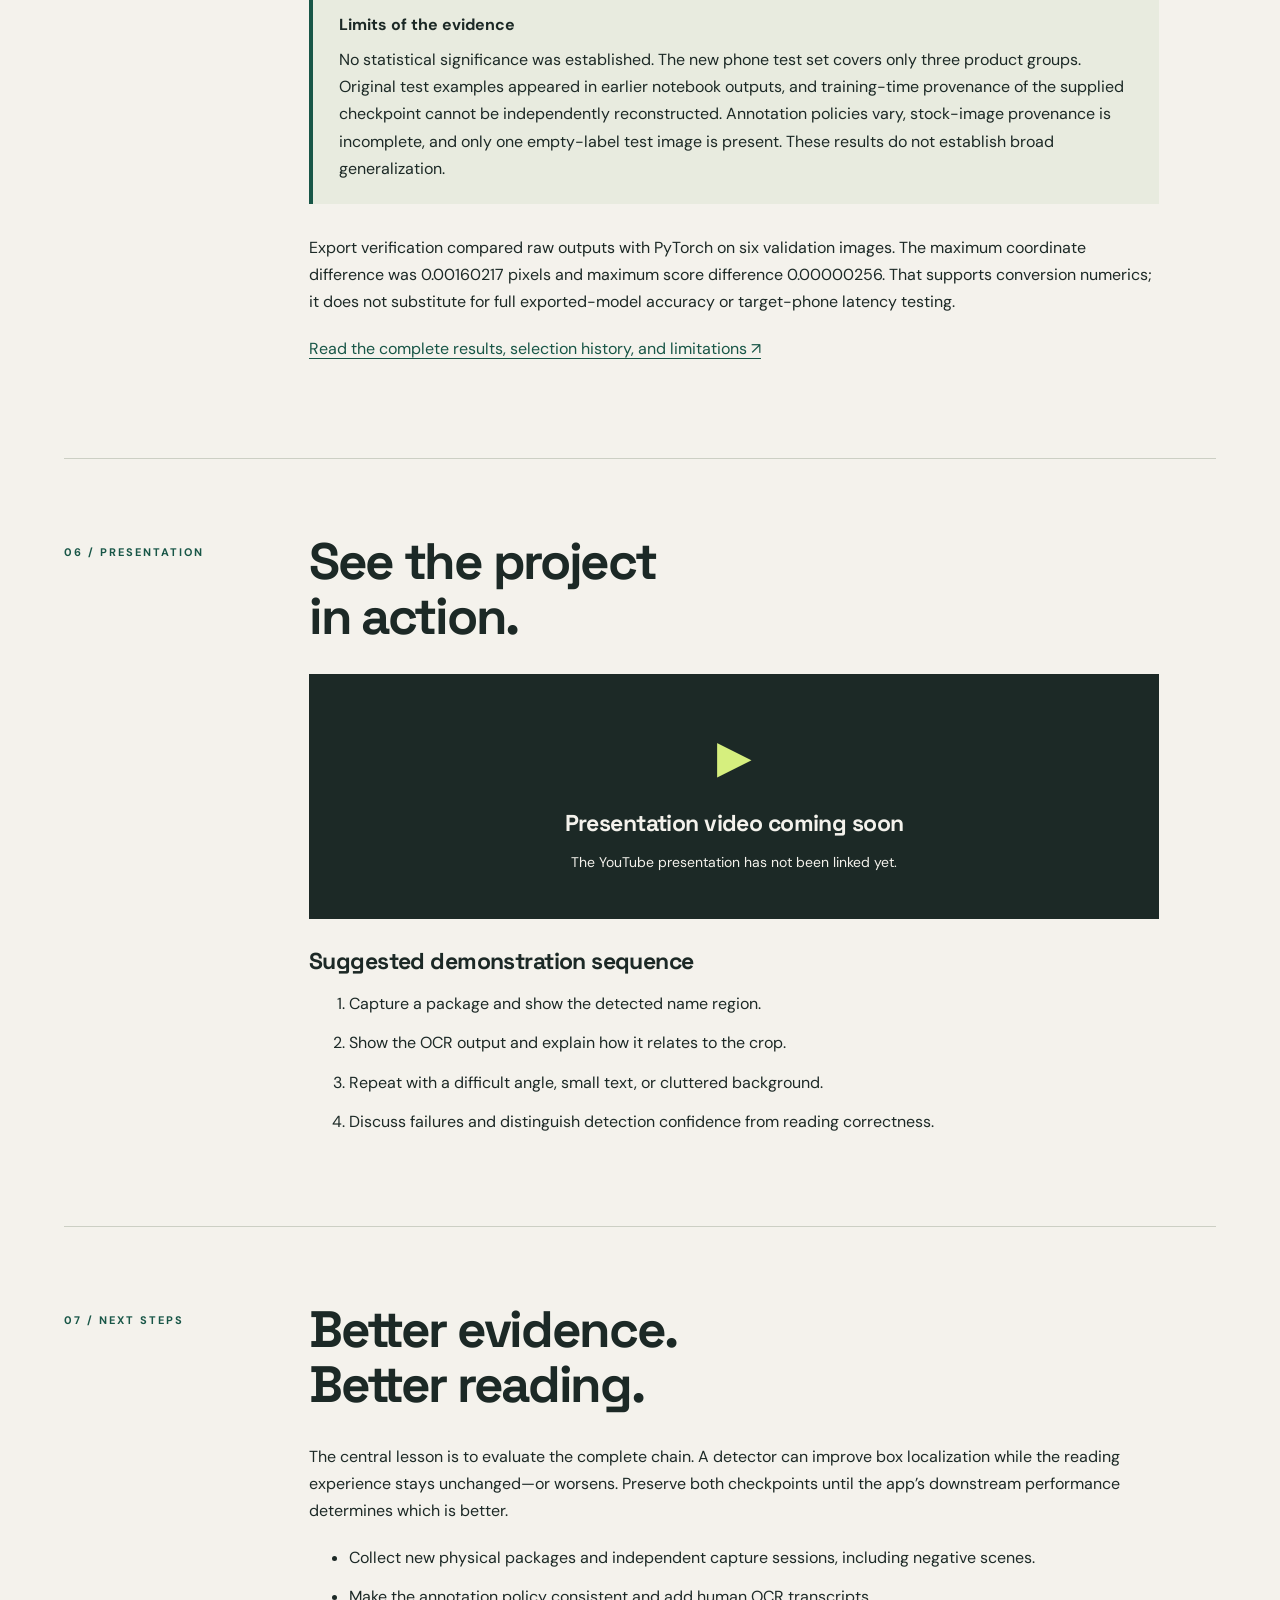
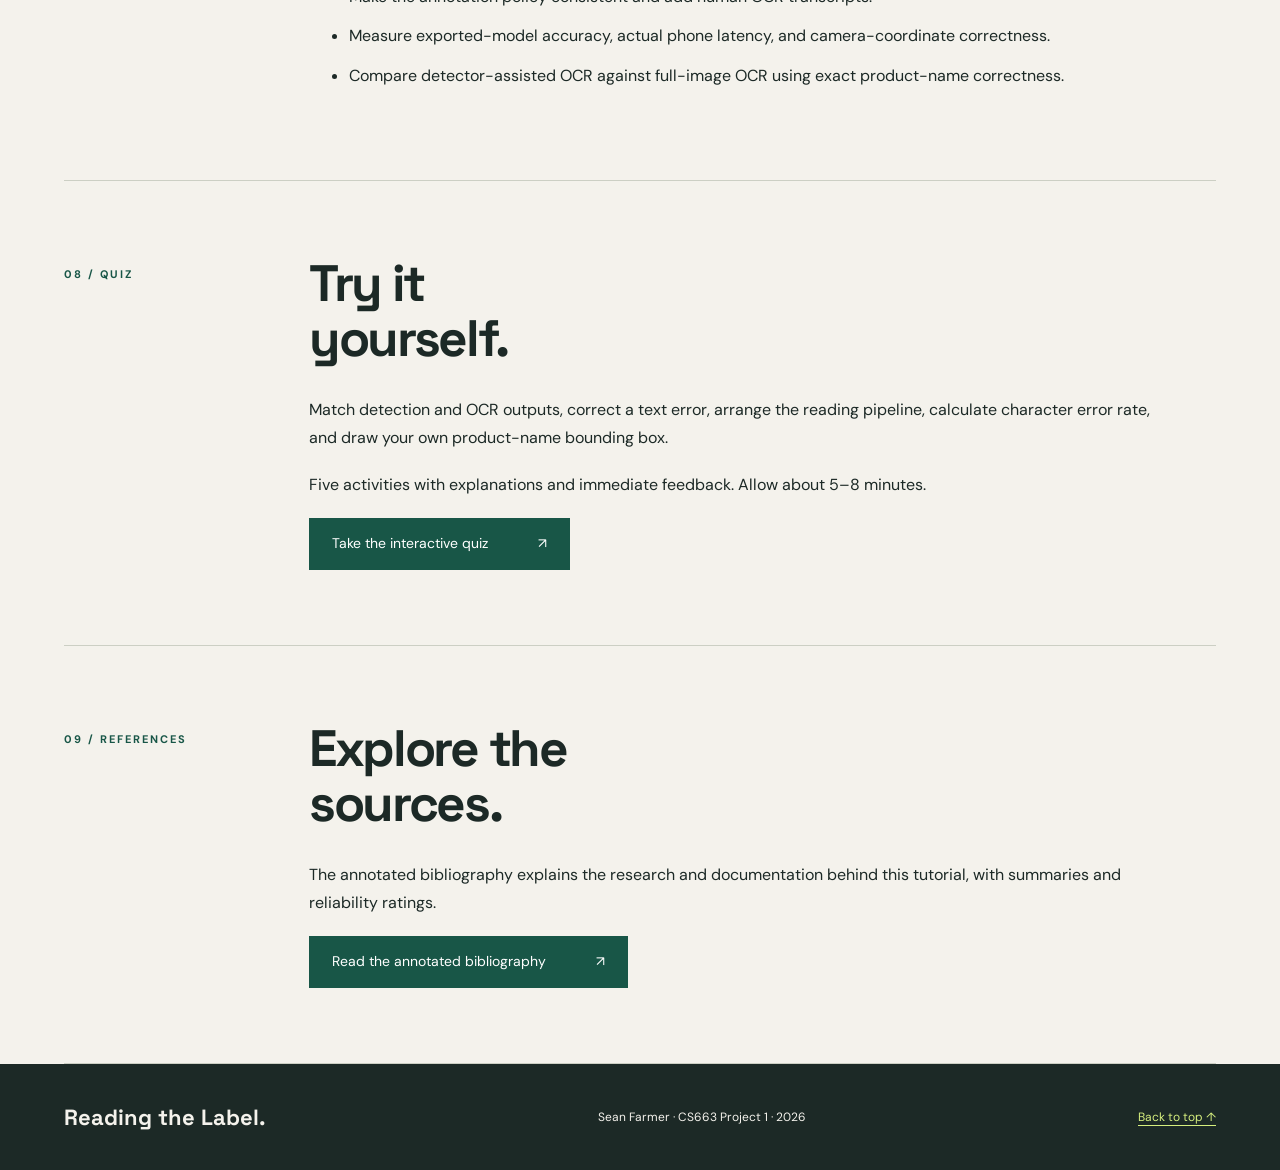
==== commit b55359b5: "Add separate annotated bibliography and numbered tutorial citations" ====
--- a/index.html
+++ b/index.html
@@ -3,13 +3,13 @@
 <head><meta charset="utf-8"><meta name="viewport" content="width=device-width, initial-scale=1"><meta name="description" content="A computer vision tutorial on detecting product-name regions, training YOLO, and exporting a label-reading model for Android, by Sean Farmer."><title>Reading the Label · Sean Farmer</title><link rel="stylesheet" href="style.css"><script src="site.js" defer></script></head>
 <body>
 <a class="skip" href="#main">Skip to content</a>
-<header><a class="brand" href="#">SF<span> / VISION LAB</span></a><nav aria-label="Main navigation"><a href="#method">Method</a><a href="#tutorial">Tutorial</a><a href="#results">Results</a><a href="#presentation">Presentation</a><a href="#quiz">Quiz</a></nav></header>
+<header><a class="brand" href="#">SF<span> / VISION LAB</span></a><nav aria-label="Main navigation"><a href="#method">Method</a><a href="#tutorial">Tutorial</a><a href="#results">Results</a><a href="#presentation">Presentation</a><a href="#quiz">Quiz</a><a href="bibliography.html">Bibliography</a></nav></header>
 <main id="main">
 <section class="hero"><div><p class="eyebrow">CS663 · PROJECT 1 · OCTOBER 2026</p><h1>Reading<br>the <em>label.</em></h1><p class="lead">Finding product-name regions in everyday packaging—and taking a computer vision model from training to Android.</p><p class="byline">A tutorial by <strong>Sean Farmer</strong></p><a class="button" href="#tutorial">Explore the tutorial <span>↘</span></a></div><figure class="hero-image"><img src="assets/detections-nine.jpg" alt="Nine selected test photos with actual predicted product-name bounding boxes" width="1920" height="1920"><figcaption>01 / Nine selected test examples with actual predictions (confidence ≥ 0.25)</figcaption></figure></section>
 <div class="ribbon"><span>OBJECT DETECTION</span><span>PRODUCT PACKAGING</span><span>ON-DEVICE INFERENCE</span><span>YOLO → TFLITE</span></div>
 <section id="overview"><div class="section-label">01 / THE PROBLEM</div><div class="section-body"><h2>A package contains a lot of text.<br>Which part is the name?</h2><p>Product labels mix brand names, descriptions, dosage, nutrition facts, and promotional copy. A text recognizer can return all of it. This project studies a more focused first step: locating a contiguous product-name or brand region so a reading system can work with a smaller crop.</p><p>The trained detector has one class, <code>product_name</code>. It predicts a location and score, not a text transcription. A brand-only crop may still be insufficient to identify a particular product variant.</p><aside><strong>What you will learn</strong><p>How to annotate name regions, fine-tune and evaluate a detector, interpret its tradeoffs, and correctly decode its exported tensors for Android.</p></aside></div></section>
-<section id="method"><div class="section-label">02 / THE METHOD</div><div class="section-body"><h2>Locate first.<br>Read second.</h2><div class="pipeline"><div><b>01</b><h3>Capture</h3><p>Orient a camera image and preserve its original dimensions.</p></div><div><b>02</b><h3>Detect</h3><p>Predict candidate boxes around name regions.</p></div><div><b>03</b><h3>Crop</h3><p>Remove duplicate boxes and map coordinates back to the photograph.</p></div><div><b>04</b><h3>Read</h3><p>Send selected crops to OCR and present recognized text.</p></div></div><p>The saved study verifies the detection and export stages. OCR and the final app presentation are downstream stages; this workspace does not contain their Android source or end-to-end measurements.</p><h3>Research foundations</h3><p>The original <a href="https://arxiv.org/abs/1506.02640">YOLO paper by Redmon et al. (2016)</a> describes a unified detector that predicts boxes and class probabilities from an image. That provides historical context; this project uses the modern Ultralytics implementation, rather than reproducing the original paper’s architecture.</p><p><a href="https://docs.ultralytics.com/tasks/detect/">Ultralytics detection documentation</a> explains bounding-box outputs and the train, validate, predict, and export workflow. For the reading stage, <a href="https://developers.google.com/ml-kit/vision/text-recognition/v2">Google ML Kit Text Recognition v2</a> is a possible Android OCR component. It is included here as a reference, not a claim that the app uses it.</p><details><summary>Why use a detector before OCR?</summary><p>A targeted crop can reduce unrelated text entering the reading stage. But a missed or clipped name region removes information OCR needs. Compare this approach with full-image OCR on the same photographs before claiming that it improves reading accuracy.</p></details></div></section>
-<section id="dataset"><div class="section-label">03 / THE DATA</div><div class="section-body"><h2>Real photos.<br>Explicit splits.</h2><div class="stats"><div><strong>443</strong><span>images in the expanded archive</span></div><div><strong>74</strong><span>additional annotated phone photos</span></div><div><strong>1</strong><span>detection class: product_name</span></div></div><p>The expanded archive preserves the original 369 images and adds 74 manually annotated phone captures. The study excludes 60 package drawings and uses the real-photo subsets below.</p><div class="table-wrap"><table><caption>Dataset used in the GPU study</caption><thead><tr><th scope="col">Split</th><th scope="col">Archive images</th><th scope="col">Real photos used</th><th scope="col">New phone photos</th></tr></thead><tbody><tr><th scope="row">Training</th><td>316</td><td>268</td><td>49</td></tr><tr><th scope="row">Validation</th><td>74</td><td>62</td><td>11</td></tr><tr><th scope="row">Test</th><td>53</td><td>53</td><td>14</td></tr></tbody></table></div><p>Another 79 image variants were excluded because they represented captures already present. Views of each newly added primary physical package were kept together. This avoids treating near-duplicate views as independent evidence, but does not create an unseen-brand benchmark: background brands may recur across splits.</p><h3>Annotation format</h3><p>Each image has a matching text label file. Each line contains a class ID and normalized box coordinates:</p><pre><code>class_id center_x center_y width height
+<section id="method"><div class="section-label">02 / THE METHOD</div><div class="section-body"><h2>Locate first.<br>Read second.</h2><div class="pipeline"><div><b>01</b><h3>Capture</h3><p>Orient a camera image and preserve its original dimensions.</p></div><div><b>02</b><h3>Detect</h3><p>Predict candidate boxes around name regions.</p></div><div><b>03</b><h3>Crop</h3><p>Remove duplicate boxes and map coordinates back to the photograph.</p></div><div><b>04</b><h3>Read</h3><p>Send selected crops to OCR and present recognized text.</p></div></div><p>The saved study verifies the detection and export stages. OCR and the final app presentation are downstream stages; this workspace does not contain their Android source or end-to-end measurements.</p><h3>Research foundations</h3><p>The original <a href="https://arxiv.org/abs/1506.02640">YOLO paper by Redmon et al. (2016)</a> describes a unified detector that predicts boxes and class probabilities from an image. That provides historical context; this project uses the modern Ultralytics implementation, rather than reproducing the original paper’s architecture. <a class="citation" href="bibliography.html#ref-1">[1]</a></p><p><a href="https://docs.ultralytics.com/tasks/detect/">Ultralytics detection documentation</a> explains bounding-box outputs and the train, validate, predict, and export workflow. <a class="citation" href="bibliography.html#ref-2">[2]</a> For the reading stage, <a href="https://developers.google.com/ml-kit/vision/text-recognition/v2">Google ML Kit Text Recognition v2</a> is a possible Android OCR component. It is included here as a reference, not a claim that the app uses it. <a class="citation" href="bibliography.html#ref-3">[3]</a></p><h3>Other ways to locate and read text</h3><p>CRAFT predicts character regions and their connections to locate scene text. It offers a text-focused alternative to a detector trained on product-name regions; selecting which text identifies the product would remain a separate step. <a class="citation" href="bibliography.html#ref-4">[4]</a></p><p>Shi, Bai, and Yao combine learned image features, sequence modeling, and transcription. Their research addresses reading a text image, a different task from locating its region in a full photograph. <a class="citation" href="bibliography.html#ref-5">[5]</a></p><p>Microsoft’s 2017 Seeing AI announcement illustrates barcode-based product identification alongside short-text reading. A barcode route depends on a readable code and product lookup; direct OCR depends on visible identifying text. The preferable approach depends on the available visual information and product data. <a class="citation" href="bibliography.html#ref-6">[6]</a></p><details><summary>Why use a detector before OCR?</summary><p>A targeted crop can reduce unrelated text entering the reading stage. But a missed or clipped name region removes information OCR needs. Compare this approach with full-image OCR on the same photographs before claiming that it improves reading accuracy.</p></details></div></section>
+<section id="dataset"><div class="section-label">03 / THE DATA</div><div class="section-body"><h2>Real photos.<br>Explicit splits.</h2><div class="stats"><div><strong>443</strong><span>images in the expanded archive</span></div><div><strong>74</strong><span>additional annotated phone photos</span></div><div><strong>1</strong><span>detection class: product_name</span></div></div><p>The expanded archive preserves the original 369 images and adds 74 manually annotated phone captures. The study excludes 60 package drawings and uses the real-photo subsets below. Project records document these counts, the results, and the export contract. <a class="citation" href="bibliography.html#ref-7">[7]</a></p><div class="table-wrap"><table><caption>Dataset used in the GPU study</caption><thead><tr><th scope="col">Split</th><th scope="col">Archive images</th><th scope="col">Real photos used</th><th scope="col">New phone photos</th></tr></thead><tbody><tr><th scope="row">Training</th><td>316</td><td>268</td><td>49</td></tr><tr><th scope="row">Validation</th><td>74</td><td>62</td><td>11</td></tr><tr><th scope="row">Test</th><td>53</td><td>53</td><td>14</td></tr></tbody></table></div><p>Another 79 image variants were excluded because they represented captures already present. Views of each newly added primary physical package were kept together. This avoids treating near-duplicate views as independent evidence, but does not create an unseen-brand benchmark: background brands may recur across splits.</p><h3>Annotation format</h3><p>Each image has a matching text label file. Each line contains a class ID and normalized box coordinates:</p><pre><code>class_id center_x center_y width height
 0        0.50     0.40     0.30  0.12</code></pre><p>The numbers above are illustrative. Divide horizontal coordinates by image width and vertical coordinates by image height. Class <code>0</code> represents <code>product_name</code>. Draw a tight box around the contiguous identifying text, rather than the entire package.</p><p><a href="resources/dataset-notes.md">Read the complete dataset and provenance notes ↗</a></p></div></section>
 <section id="tutorial"><div class="section-label">04 / BUILD IT</div><div class="section-body"><h2>From annotations<br>to inference.</h2><p>These examples use the project’s saved checkpoint and settings. Obtain the dataset and checkpoint separately; the website intentionally contains only lightweight tutorial assets.</p><article class="step"><span class="step-num">01</span><div><h3>Prepare the real-photo dataset</h3><p>Create image and label directories for each split. Check that every label matches an image, box values are valid, and related captures stay together. Point a YAML configuration at the real-photo lists:</p><pre><code># Example layout; adjust paths to your local dataset.
 path: /path/to/dataset
@@ -40,11 +40,11 @@
 
 best_model = YOLO("selected_best.pt")
 tflite_path = best_model.export(format="tflite", imgsz=640)
-print(tflite_path)</code></pre><p>See the <a href="https://docs.ultralytics.com/integrations/litert/">official LiteRT export guide</a>. The original-method export in this project has the specific Android contract below.</p></div></article><article class="step"><span class="step-num">05</span><div><h3>Decode correctly on Android</h3><div class="tensor"><div><span>INPUT · FLOAT32</span><strong>[1, 3, 640, 640]</strong><p>NCHW: red plane, green plane, blue plane.</p></div><div><span>OUTPUT · FLOAT32</span><strong>[1, 5, 8400]</strong><p>Center x, center y, width, height, name score.</p></div></div><ol><li>Orient the photo. Resize with preserved aspect ratio and letterbox to 640 × 640 using RGB padding 114.</li><li>Normalize RGB values by 255 and fill a native-order float buffer in planar channel order.</li><li>Read channel <code>c</code>, candidate <code>i</code> at <code>c * 8400 + i</code>. Multiply normalized box coordinates by 640 and convert centers to corners.</li><li>Filter scores and apply external non-maximum suppression (NMS). There is no extra objectness channel or sigmoid step.</li><li>Subtract letterbox padding, divide by resize scale, and clip to the original image. Crop before OCR.</li></ol><p>Place <code>best.tflite</code> and <code>labels.txt</code> in <code>app/src/main/assets/</code>. The alternate export in the workspace uses a different contract; do not combine its decoder with this model.</p><p><a href="resources/android-integration.md">Download the full Android integration and verification guide ↗</a></p></div></article><article class="step"><span class="step-num">06</span><div><h3>Evaluate the reading stage separately</h3><p>Attach the app’s OCR implementation to the crops. Preserve reading order and handle empty results. Test complete-name correctness against manually transcribed labels, including product variants. Report character or word error rate and end-to-end exact-name accuracy separately from detector mAP.</p></div></article></div></section>
+print(tflite_path)</code></pre><p>See the <a href="https://docs.ultralytics.com/integrations/litert/">official LiteRT export guide</a>. The original-method export in this project has the specific Android contract below. <a class="citation" href="bibliography.html#ref-2">[2]</a> <a class="citation" href="bibliography.html#ref-7">[7]</a></p></div></article><article class="step"><span class="step-num">05</span><div><h3>Decode correctly on Android</h3><div class="tensor"><div><span>INPUT · FLOAT32</span><strong>[1, 3, 640, 640]</strong><p>NCHW: red plane, green plane, blue plane.</p></div><div><span>OUTPUT · FLOAT32</span><strong>[1, 5, 8400]</strong><p>Center x, center y, width, height, name score.</p></div></div><ol><li>Orient the photo. Resize with preserved aspect ratio and letterbox to 640 × 640 using RGB padding 114.</li><li>Normalize RGB values by 255 and fill a native-order float buffer in planar channel order.</li><li>Read channel <code>c</code>, candidate <code>i</code> at <code>c * 8400 + i</code>. Multiply normalized box coordinates by 640 and convert centers to corners.</li><li>Filter scores and apply external non-maximum suppression (NMS). There is no extra objectness channel or sigmoid step.</li><li>Subtract letterbox padding, divide by resize scale, and clip to the original image. Crop before OCR.</li></ol><p>Place <code>best.tflite</code> and <code>labels.txt</code> in <code>app/src/main/assets/</code>. The alternate export in the workspace uses a different contract; do not combine its decoder with this model.</p><p><a href="resources/android-integration.md">Download the full Android integration and verification guide ↗</a></p></div></article><article class="step"><span class="step-num">06</span><div><h3>Evaluate the reading stage separately</h3><p>Attach the app’s OCR implementation to the crops. Preserve reading order and handle empty results. Test complete-name correctness against manually transcribed labels, including product variants. Report character or word error rate and end-to-end exact-name accuracy separately from detector mAP.</p></div></article></div></section>
 <section id="results"><div class="section-label">05 / THE EVIDENCE</div><div class="section-body"><h2>A measured gain.<br>With tradeoffs.</h2><p>The fine-tuned checkpoint improved aggregate test mAP50–95 by 1.14 percentage points. It did not improve every measure or every subset.</p><div class="table-wrap"><table><caption>All 53 test images · baseline versus selected fine-tune</caption><thead><tr><th scope="col">Metric</th><th scope="col">Baseline</th><th scope="col">Selected</th></tr></thead><tbody><tr><th scope="row">mAP50–95</th><td>37.90%</td><td class="gain">39.04%</td></tr><tr><th scope="row">mAP50</th><td>79.63%</td><td>78.68%</td></tr><tr><th scope="row">App-threshold precision</th><td>72.22%</td><td>69.33%</td></tr><tr><th scope="row">App-threshold recall</th><td>81.25%</td><td>81.25%</td></tr></tbody></table></div><p>Each checkpoint used its own validation-selected threshold. “App-threshold” means detection metrics at that operating point, not measured OCR or full app accuracy.</p><div class="compare"><div><h3>New phone photos / 14 images</h3><p class="big-number">37.54 → <em>45.70%</em></p><p>Test mAP50–95 improved on the newly added phone subset.</p></div><div><h3>Original photos / 39 images</h3><p class="big-number">38.68 → <em>36.90%</em></p><p>The same metric regressed on the original test subset.</p></div></div><details><summary>How to read these metrics</summary><p>Intersection over union (IoU) measures overlap between a predicted box and an annotated box. mAP50 uses IoU 0.50; mAP50–95 averages AP over thresholds from 0.50 to 0.95. With one class, mAP reflects that class’s localization and ranking. Precision asks how many predicted detections were correct; recall asks how many annotated regions were found. None of these tells us whether OCR read the text correctly.</p></details><figure><img loading="lazy" src="assets/pr-curve.png" alt="Precision-recall curve for the selected model on all test images"><figcaption>02 / Saved precision–recall curve for the selected detector on the full test set.</figcaption></figure><figure><img loading="lazy" src="assets/error-example.jpg" alt="Phone-photo error analysis with green predicted boxes and red annotation boxes"><figcaption>03 / An actual test error-analysis image. Green boxes show predictions; red boxes show annotations. Inspect box coverage before sending crops to OCR.</figcaption></figure><aside><strong>Limits of the evidence</strong><p>No statistical significance was established. The new phone test set covers only three product groups. Original test examples appeared in earlier notebook outputs, and training-time provenance of the supplied checkpoint cannot be independently reconstructed. Annotation policies vary, stock-image provenance is incomplete, and only one empty-label test image is present. These results do not establish broad generalization.</p></aside><p>Export verification compared raw outputs with PyTorch on six validation images. The maximum coordinate difference was 0.00160217 pixels and maximum score difference 0.00000256. That supports conversion numerics; it does not substitute for full exported-model accuracy or target-phone latency testing.</p><p><a href="resources/model-results.md">Read the complete results, selection history, and limitations ↗</a></p></div></section>
 <section id="presentation"><div class="section-label">06 / PRESENTATION</div><div class="section-body"><h2>See the project<br>in action.</h2><div id="video" class="video-panel"><span class="play-symbol" aria-hidden="true">▶</span><h3>Presentation video coming soon</h3><p>The YouTube presentation has not been linked yet.</p></div><h3>Suggested demonstration sequence</h3><ol><li>Capture a package and show the detected name region.</li><li>Show the OCR output and explain how it relates to the crop.</li><li>Repeat with a difficult angle, small text, or cluttered background.</li><li>Discuss failures and distinguish detection confidence from reading correctness.</li></ol></div></section>
 <section id="takeaways"><div class="section-label">07 / NEXT STEPS</div><div class="section-body"><h2>Better evidence.<br>Better reading.</h2><p>The central lesson is to evaluate the complete chain. A detector can improve box localization while the reading experience stays unchanged—or worsens. Preserve both checkpoints until the app’s downstream performance determines which is better.</p><ul><li>Collect new physical packages and independent capture sessions, including negative scenes.</li><li>Make the annotation policy consistent and add human OCR transcripts.</li><li>Measure exported-model accuracy, actual phone latency, and camera-coordinate correctness.</li><li>Compare detector-assisted OCR against full-image OCR using exact product-name correctness.</li></ul></div></section>
 <section id="quiz"><div class="section-label">08 / QUIZ</div><div class="section-body"><h2>Try it<br>yourself.</h2><p>Match detection and OCR outputs, correct a text error, arrange the reading pipeline, calculate character error rate, and draw your own product-name bounding box.</p><p>Five activities with explanations and immediate feedback. Allow about 5–8 minutes.</p><a class="button" href="quiz.html">Take the interactive quiz <span>↗</span></a></div></section>
-<section id="references"><div class="section-label">09 / REFERENCES</div><div class="section-body"><h2>Read further.</h2><ol class="references"><li>Redmon, J., Divvala, S., Girshick, R., &amp; Farhadi, A. (2016). <a href="https://arxiv.org/abs/1506.02640">You Only Look Once: Unified, Real-Time Object Detection.</a> CVPR. Historical foundation for unified object detection.</li><li>Ultralytics. <a href="https://docs.ultralytics.com/tasks/detect/">Object Detection documentation.</a> Training, prediction, and validation workflow.</li><li>Ultralytics. <a href="https://docs.ultralytics.com/integrations/litert/">LiteRT / TFLite export documentation.</a> Export tooling and mobile deployment.</li><li>Google. <a href="https://developers.google.com/ml-kit/vision/text-recognition/v2">ML Kit Text Recognition v2.</a> An Android OCR reference.</li><li>Farmer, S. (2026). Project records: <a href="resources/dataset-notes.md">dataset notes</a>, <a href="resources/model-results.md">model results</a>, and <a href="resources/android-integration.md">Android integration contract</a>. These provide the project-specific measurements in this tutorial.</li></ol><p class="muted">External documentation consulted October 5, 2026. Project images are saved model-evaluation artifacts. The historical YOLO paper is background; no paper-level reproduction is claimed.</p></div></section>
+<section id="references"><div class="section-label">09 / REFERENCES</div><div class="section-body"><h2>Explore the<br>sources.</h2><p>The annotated bibliography explains the research and documentation behind this tutorial, with summaries and reliability ratings.</p><a class="button" href="bibliography.html">Read the annotated bibliography <span>↗</span></a></div></section>
 </main><footer><strong>Reading the Label.</strong><span>Sean Farmer · CS663 Project 1 · 2026</span><a href="#">Back to top ↑</a></footer>
 </body></html>
--- a/style.css
+++ b/style.css
@@ -1,3 +1,5 @@
 @import url('https://fonts.googleapis.com/css2?family=DM+Sans:wght@400;500;600;700&family=Space+Grotesk:wght@400;500;600;700&display=swap');
 :root{--paper:#f4f2ec;--ink:#1c2926;--green:#185647;--lime:#d6ef7e;--line:#cccfc4;--muted:#56655f}*{box-sizing:border-box}html{scroll-behavior:smooth;scroll-padding-top:90px}body{margin:0;background:var(--paper);color:var(--ink);font-family:'DM Sans',Arial,sans-serif;line-height:1.7}a{color:var(--green);text-underline-offset:4px}a:hover{color:#40745b}a:focus-visible,summary:focus-visible{outline:3px solid #578c13;outline-offset:5px}.skip{position:absolute;left:15px;top:-100px;z-index:30;padding:10px;background:white}.skip:focus{top:15px}header{position:sticky;top:0;z-index:10;background:rgba(244,242,236,.97);border-bottom:1px solid var(--line);display:flex;justify-content:space-between;align-items:center;padding:18px 5vw}.brand{font-family:'Space Grotesk',sans-serif;font-weight:700;font-size:23px;text-decoration:none;color:var(--ink)}.brand span{font-size:11px;letter-spacing:2px;margin-left:12px}nav{display:flex;gap:25px}nav a{font-size:13px;text-decoration:none;color:var(--ink)}main{max-width:1440px;margin:auto}.hero{display:grid;grid-template-columns:1fr 1fr;gap:6vw;padding:75px 5vw 65px;align-items:center}.eyebrow,.section-label{font-size:11px;letter-spacing:2px;font-weight:700}h1,h2,h3{font-family:'Space Grotesk',Arial,sans-serif;line-height:1.08;letter-spacing:-.045em}h1{font-size:clamp(65px,7.5vw,110px);margin:25px 0}h1 em{font-style:normal;color:var(--green)}.lead{font-size:20px;max-width:450px;line-height:1.6}.byline{font-size:13px;margin:25px 0}.button{display:inline-flex;gap:50px;background:var(--green);color:white;padding:14px 23px;text-decoration:none;font-size:14px}.button:hover{background:#26715d;color:white}.hero-image{margin:0;padding:16px;background:#e2e6d9;transform:rotate(1deg)}.hero-image img{aspect-ratio:1;object-fit:contain;background:white}img{max-width:100%;height:auto;display:block}figcaption{font-size:12px;color:var(--muted);margin-top:12px;line-height:1.6}.ribbon{display:flex;justify-content:space-between;gap:20px;background:var(--green);color:var(--lime);padding:20px 5vw;font-size:11px;letter-spacing:2px}section:not(.hero){display:grid;grid-template-columns:210px minmax(0,1fr);gap:35px;margin:0 5vw;padding:75px 0;border-bottom:1px solid var(--line)}.section-label{color:var(--green);padding-top:9px}.section-body{max-width:850px}h2{font-size:clamp(34px,4vw,54px);margin:0 0 30px}h3{font-size:23px;margin:30px 0 14px;letter-spacing:-.025em}p{margin:0 0 20px}aside{border-left:4px solid var(--green);background:#e8ebdf;padding:22px 26px;margin:30px 0}aside p{margin:8px 0 0}.pipeline{display:grid;grid-template-columns:repeat(4,1fr);margin:35px 0;background:var(--ink);color:var(--paper)}.pipeline div{padding:22px 18px;border-right:1px solid #52635c}.pipeline b{color:var(--lime);font-size:12px}.pipeline h3{font-size:20px;margin:20px 0 10px}.pipeline p{font-size:13px;margin:0;line-height:1.6}.stats{display:grid;grid-template-columns:repeat(3,1fr);gap:20px;margin:35px 0}.stats strong{display:block;font-family:'Space Grotesk',sans-serif;font-size:55px;font-weight:500;color:var(--green);line-height:1.2}.stats span{display:block;font-size:12px;max-width:170px}.table-wrap{overflow-x:auto;margin:30px 0}table{border-collapse:collapse;width:100%;font-size:14px;text-align:left}caption{text-align:left;font-size:12px;color:var(--muted);margin-bottom:12px}th,td{padding:14px 15px;border-bottom:1px solid var(--line)}thead{background:var(--ink);color:white}tbody th{font-weight:500}.gain{background:var(--lime);font-weight:700}pre{background:#1c2926;color:#e4ecd7;padding:22px;overflow:auto;font-size:13px;line-height:1.8;border-radius:3px}code{font-family:Consolas,monospace}p code,li code{background:#e2e7da;padding:2px 5px;font-size:.9em}.step{display:grid;grid-template-columns:42px minmax(0,1fr);gap:15px;border-top:1px solid var(--line);padding:30px 0 12px}.step-num{font-size:13px;color:var(--green);font-weight:700;padding-top:4px}.step h3{margin-top:0}.tensor{display:grid;grid-template-columns:1fr 1fr;gap:15px;margin:25px 0}.tensor div{background:#e4e8dc;padding:20px}.tensor span{font-size:10px;letter-spacing:1px}.tensor strong{display:block;font-size:19px;font-family:Consolas,monospace;margin:8px 0}.tensor p{font-size:12px;margin:0}li{margin-bottom:12px}.compare{display:grid;grid-template-columns:1fr 1fr;gap:25px;margin:35px 0}.compare>div{border-top:3px solid var(--green);padding-top:10px}.compare h3{font-size:16px}.compare p{font-size:13px}.compare .big-number{font-size:29px;font-family:'Space Grotesk',sans-serif;letter-spacing:-1px}.big-number em{font-style:normal;color:var(--green)}details{border-top:1px solid var(--line);border-bottom:1px solid var(--line);padding:18px 0;margin:25px 0}summary{cursor:pointer;font-weight:600}details p{margin:20px 0 0}figure{margin:35px 0}figure:not(.hero-image) img{max-height:600px;margin:auto;object-fit:contain;background:white}.video-panel{background:var(--ink);color:var(--paper);padding:45px;text-align:center;margin:30px 0}.play-symbol{display:block;color:var(--lime);font-size:45px}.video-panel h3{margin:15px 0}.video-panel p{font-size:14px;margin:0}.video-panel iframe{width:100%;aspect-ratio:16/9;border:0}.references{padding-left:20px}.references li{padding:10px 0;border-bottom:1px solid var(--line)}.muted{font-size:12px;color:var(--muted)}footer{display:flex;justify-content:space-between;gap:20px;align-items:center;padding:35px 5vw;background:var(--ink);color:var(--paper);font-size:12px}footer a{color:var(--lime)}footer strong{font-family:'Space Grotesk',sans-serif;font-size:22px}@media(max-width:850px){section:not(.hero){grid-template-columns:1fr;gap:20px;padding:50px 0}.hero{gap:30px;padding-top:40px}.pipeline{grid-template-columns:1fr 1fr}.ribbon{flex-wrap:wrap;justify-content:center}.brand span{display:none}}@media(max-width:600px){header{padding:15px 5vw}nav{gap:12px}nav a{font-size:11px}.hero{grid-template-columns:1fr}.hero-image{transform:none}.hero h1{font-size:74px}.lead{font-size:18px}.stats strong{font-size:40px}.tensor,.compare{grid-template-columns:1fr}.pipeline div{padding:18px}.step{grid-template-columns:28px 1fr;gap:8px}pre{padding:15px;font-size:11px}.video-panel{padding:25px}footer{flex-direction:column;align-items:flex-start}th,td{padding:10px;font-size:12px}}@media(prefers-reduced-motion:reduce){html{scroll-behavior:auto}}@media print{header{position:static}nav,.button,.ribbon{display:none}section:not(.hero){padding:25px 0;grid-template-columns:1fr}.hero{padding:20px}pre{white-space:pre-wrap}body{background:white}details{display:block}footer{background:white;color:black}}
 @media(max-width:760px){.hero{grid-template-columns:1fr}.hero-image{max-width:520px;transform:none}.hero h1{font-size:clamp(65px,12vw,90px)}.lead{max-width:540px}}
+
+.citation{white-space:nowrap;font-weight:700}header nav{flex-wrap:wrap}@media(max-width:600px){header{gap:12px}header nav{justify-content:flex-end}}
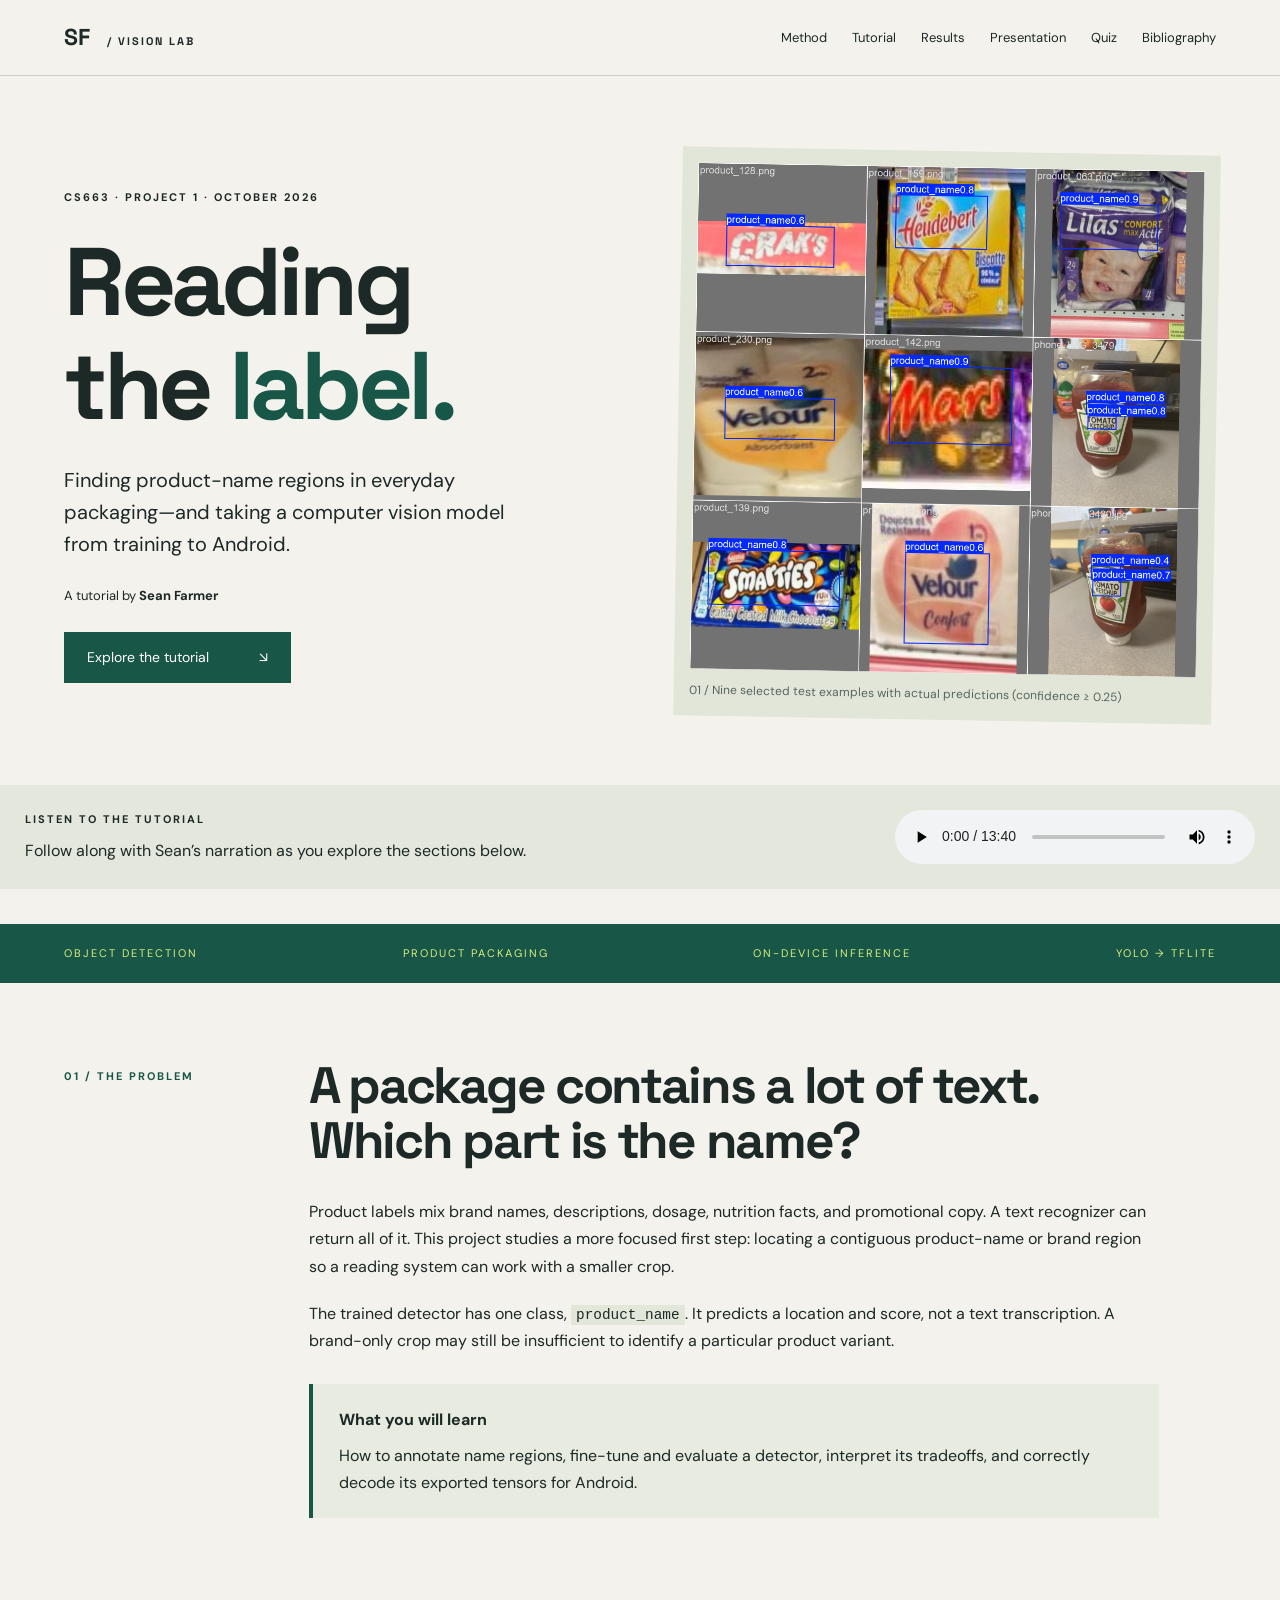
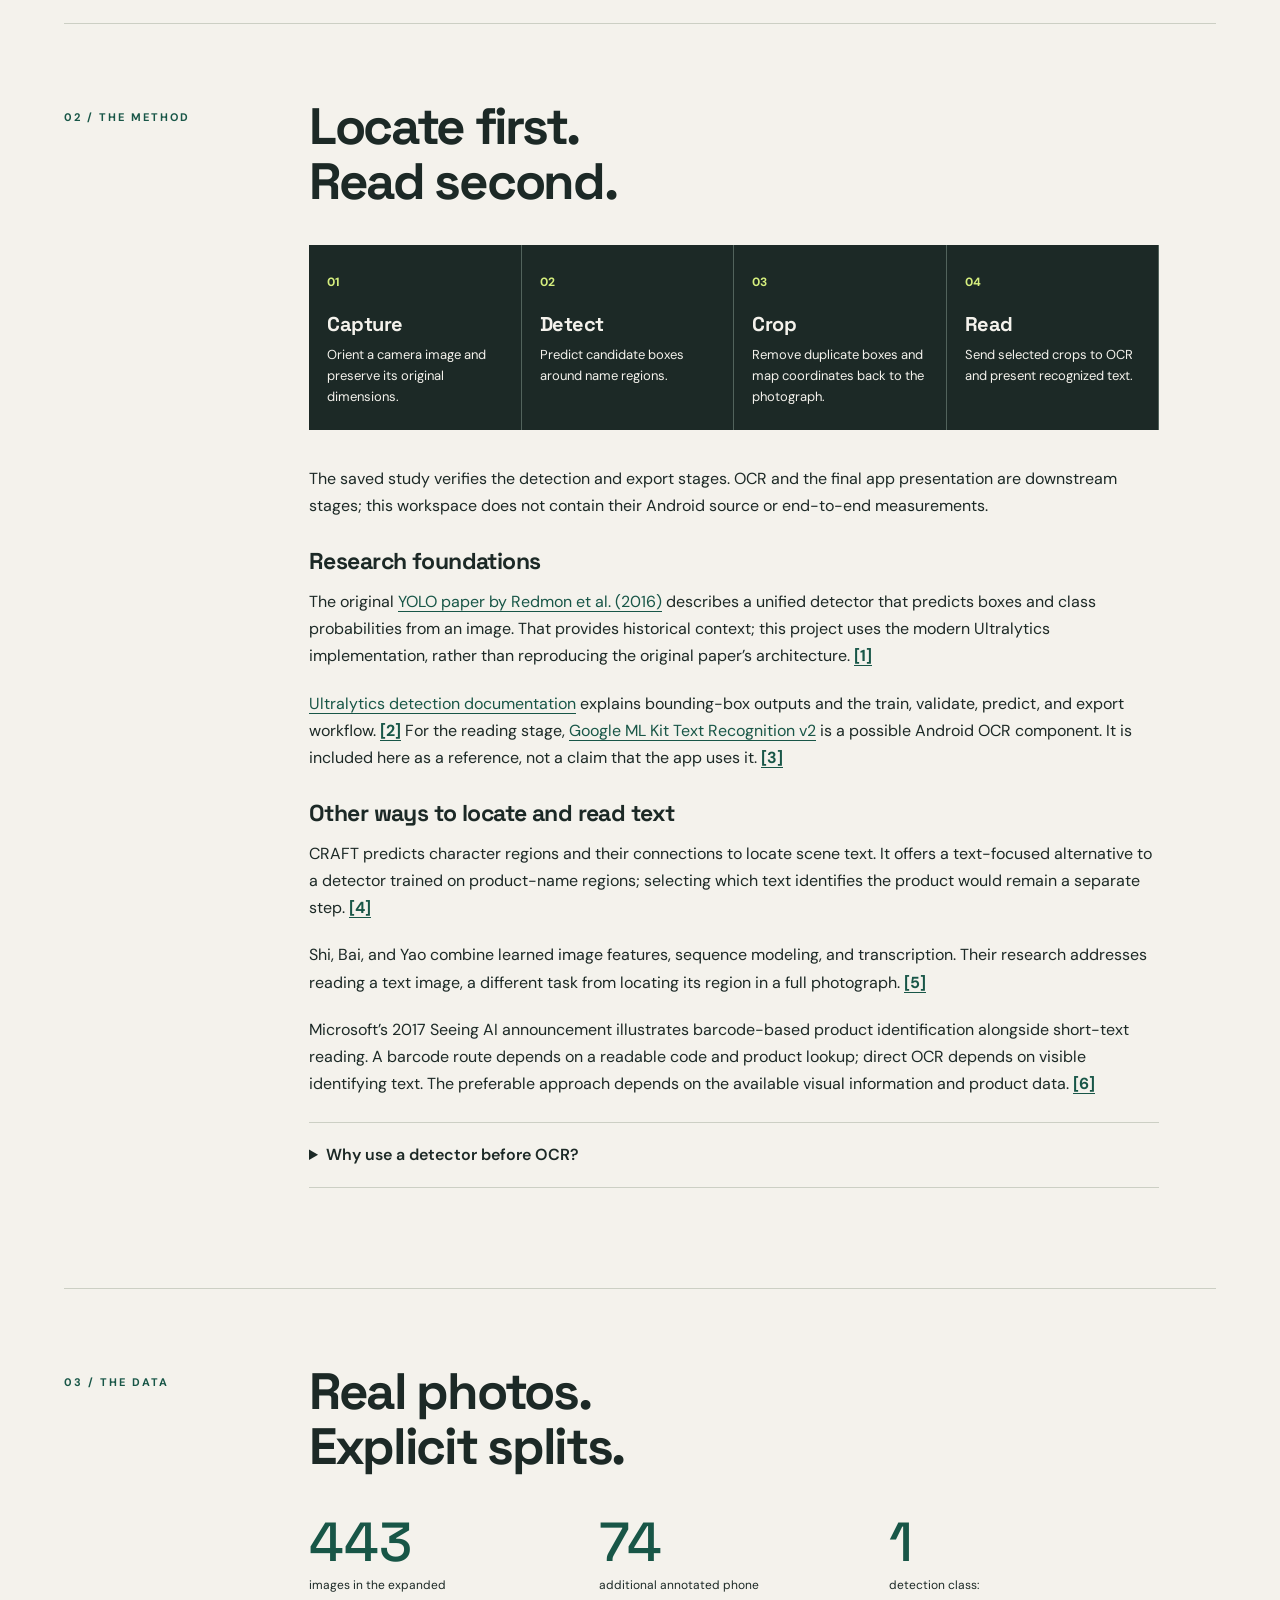
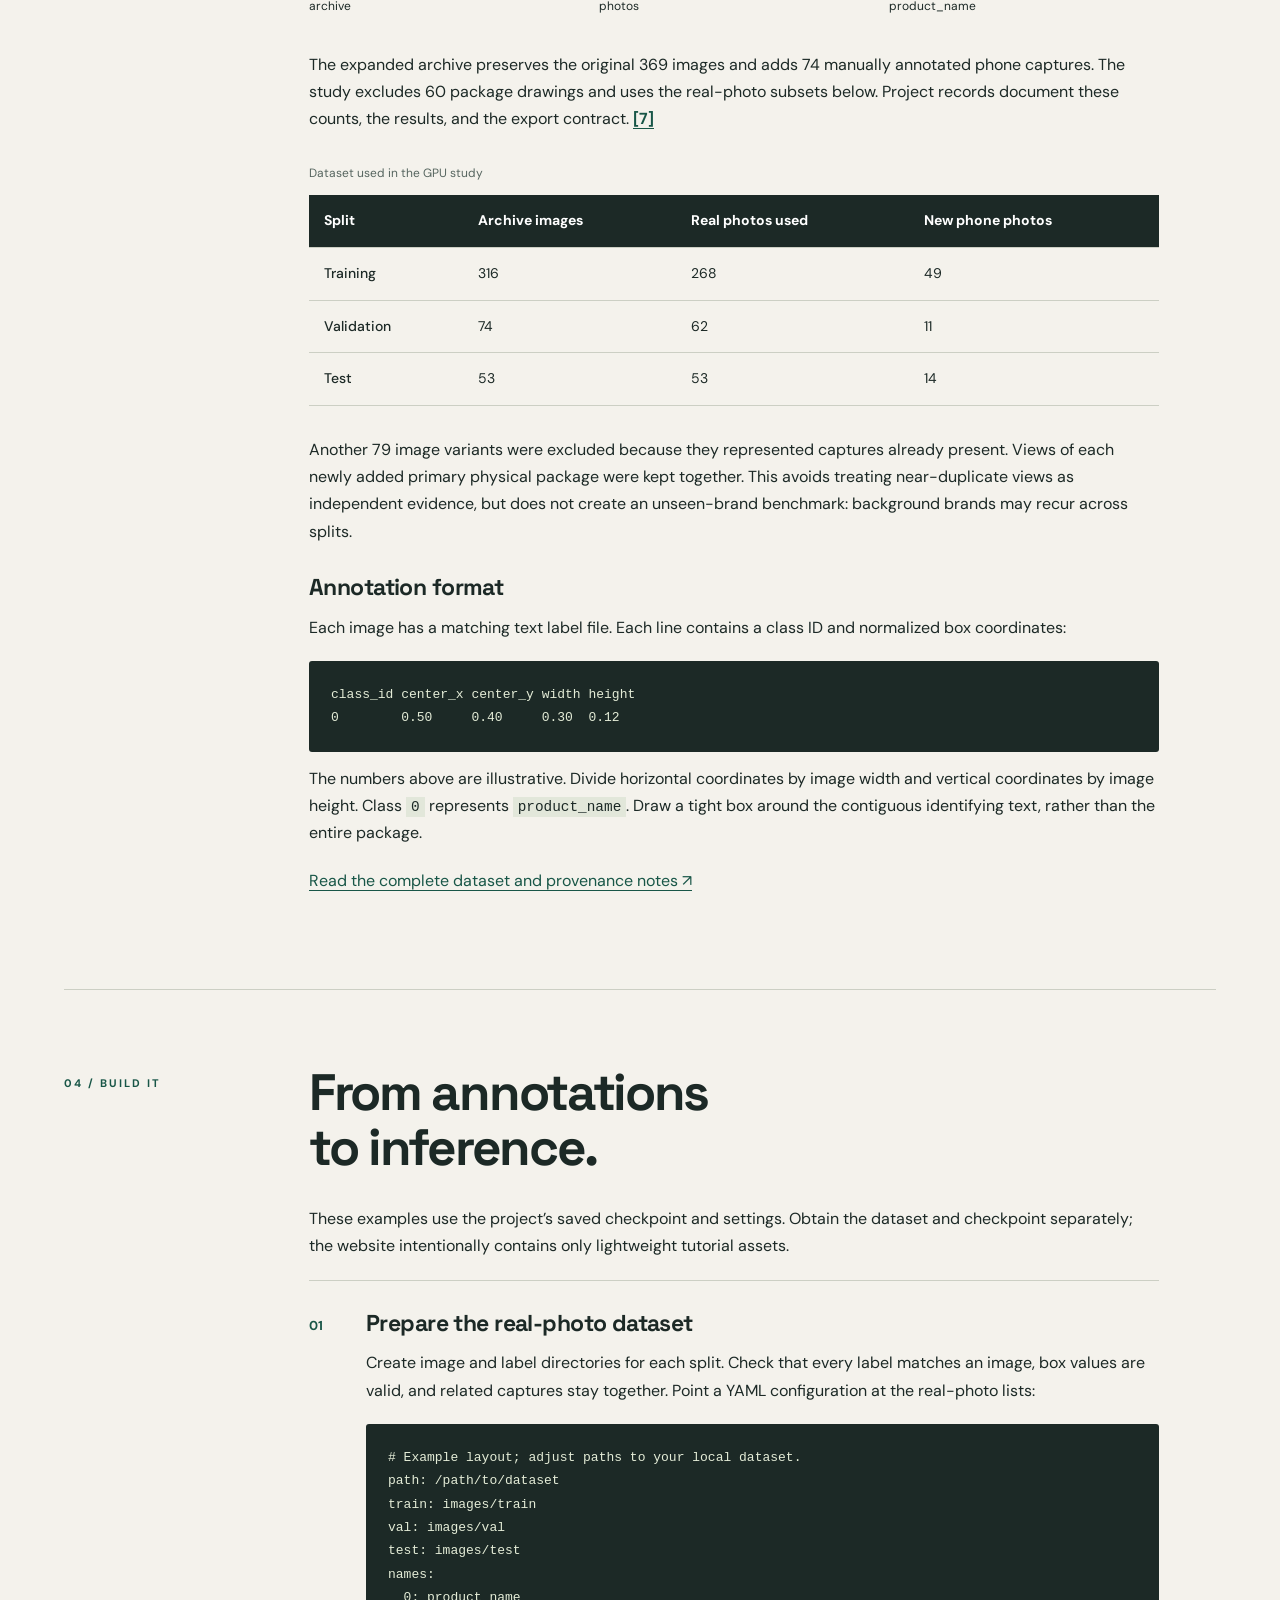
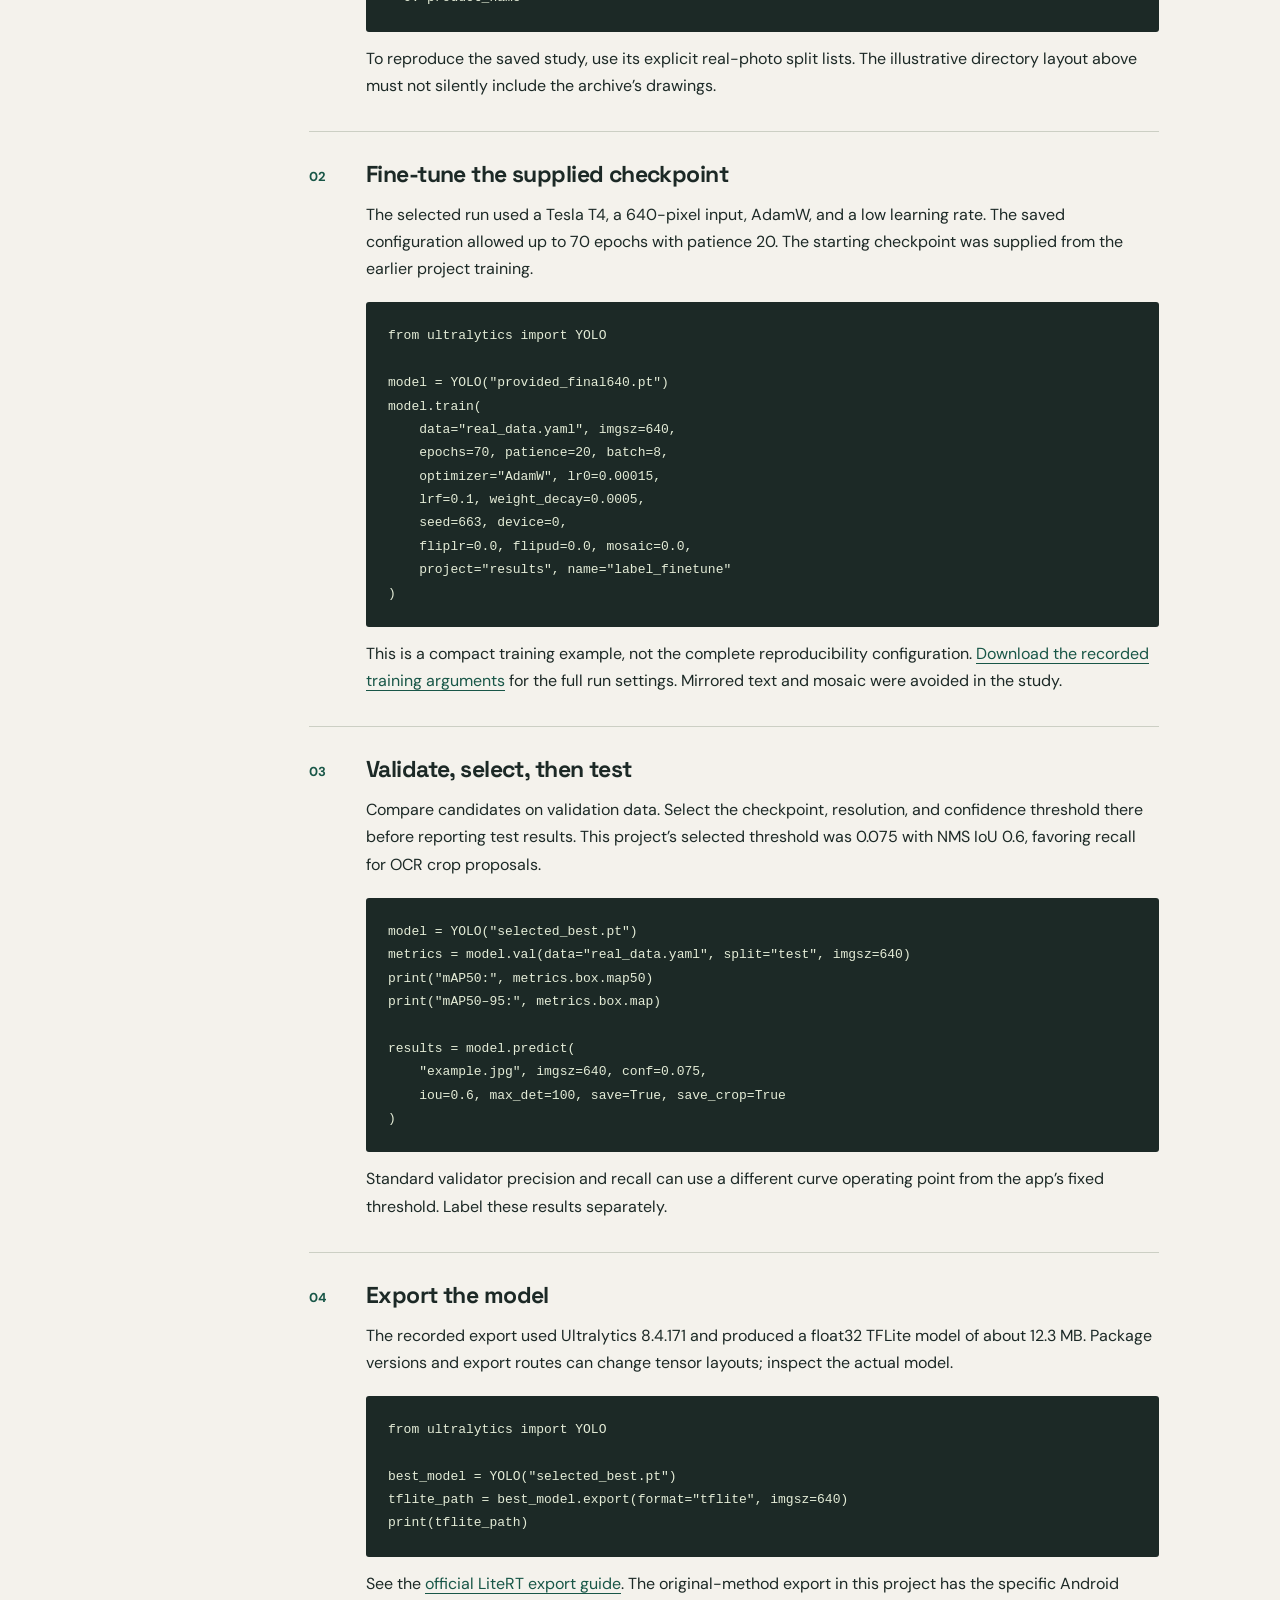
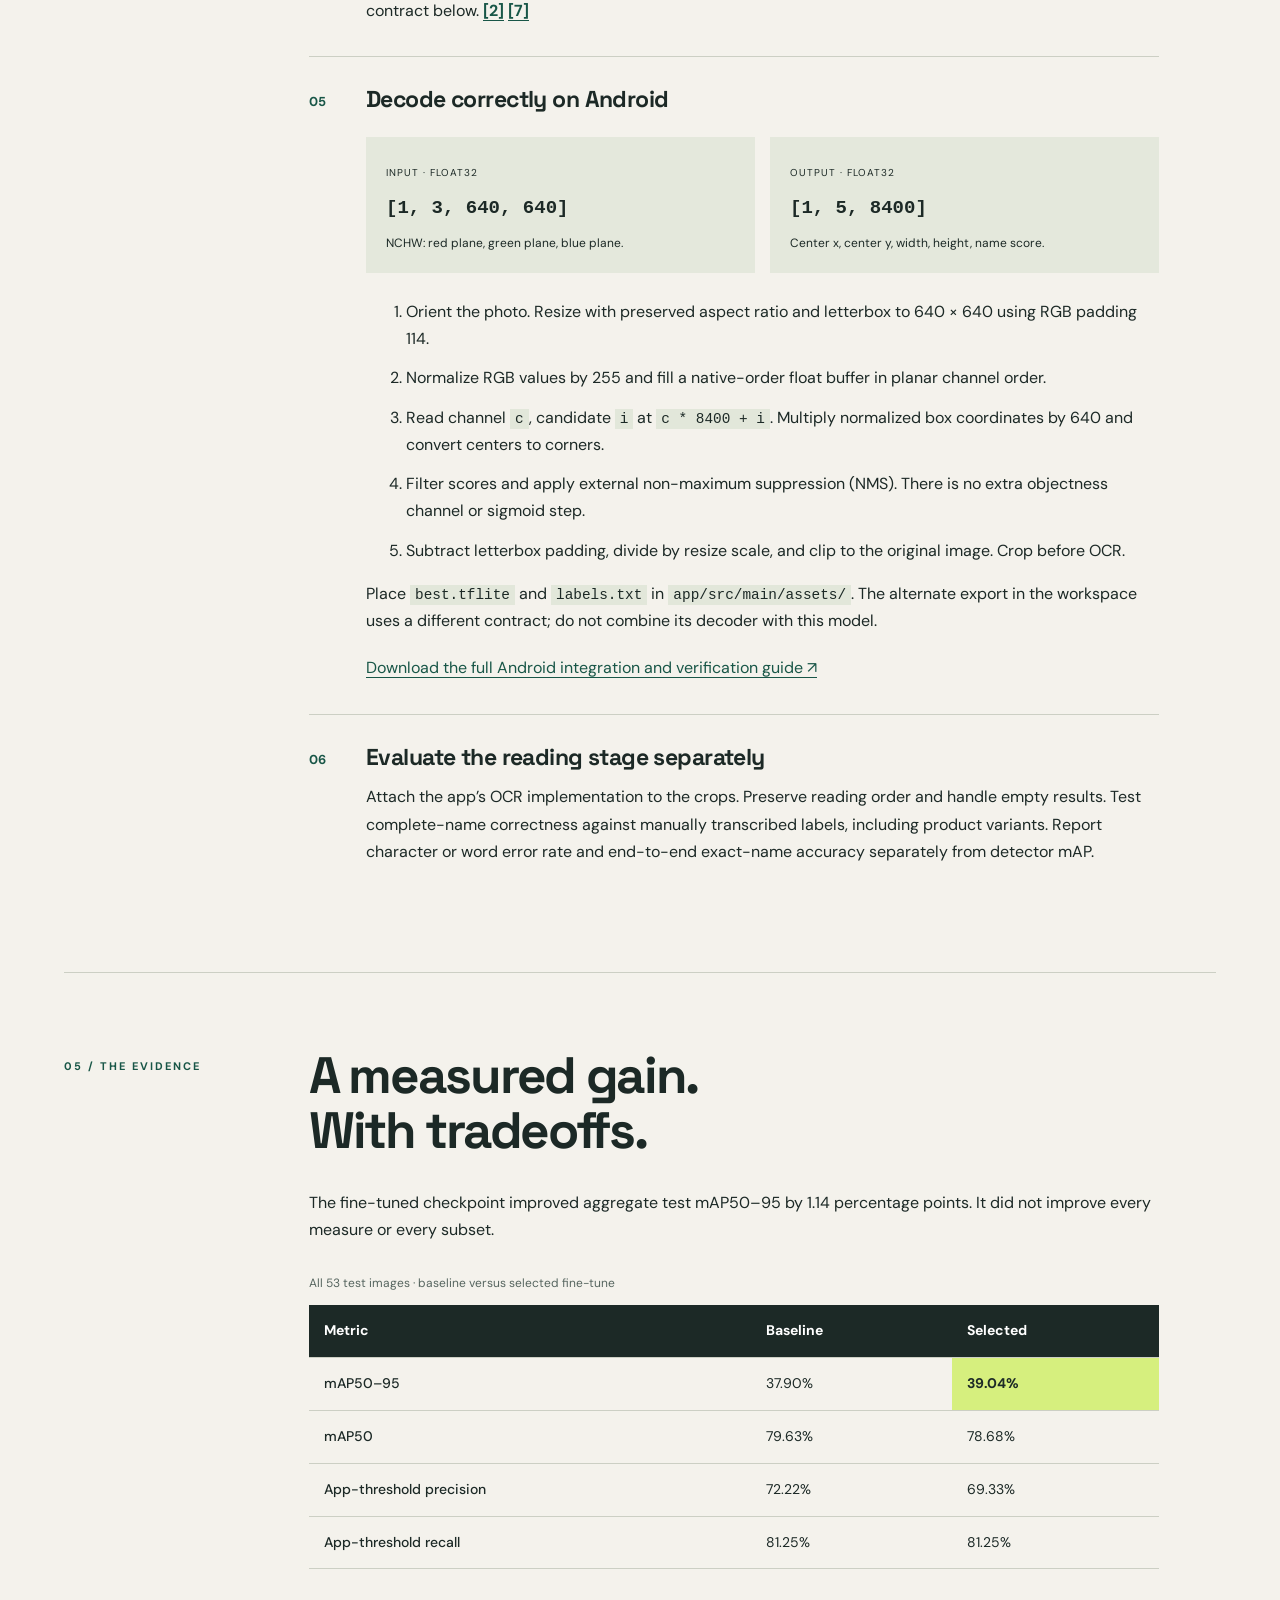
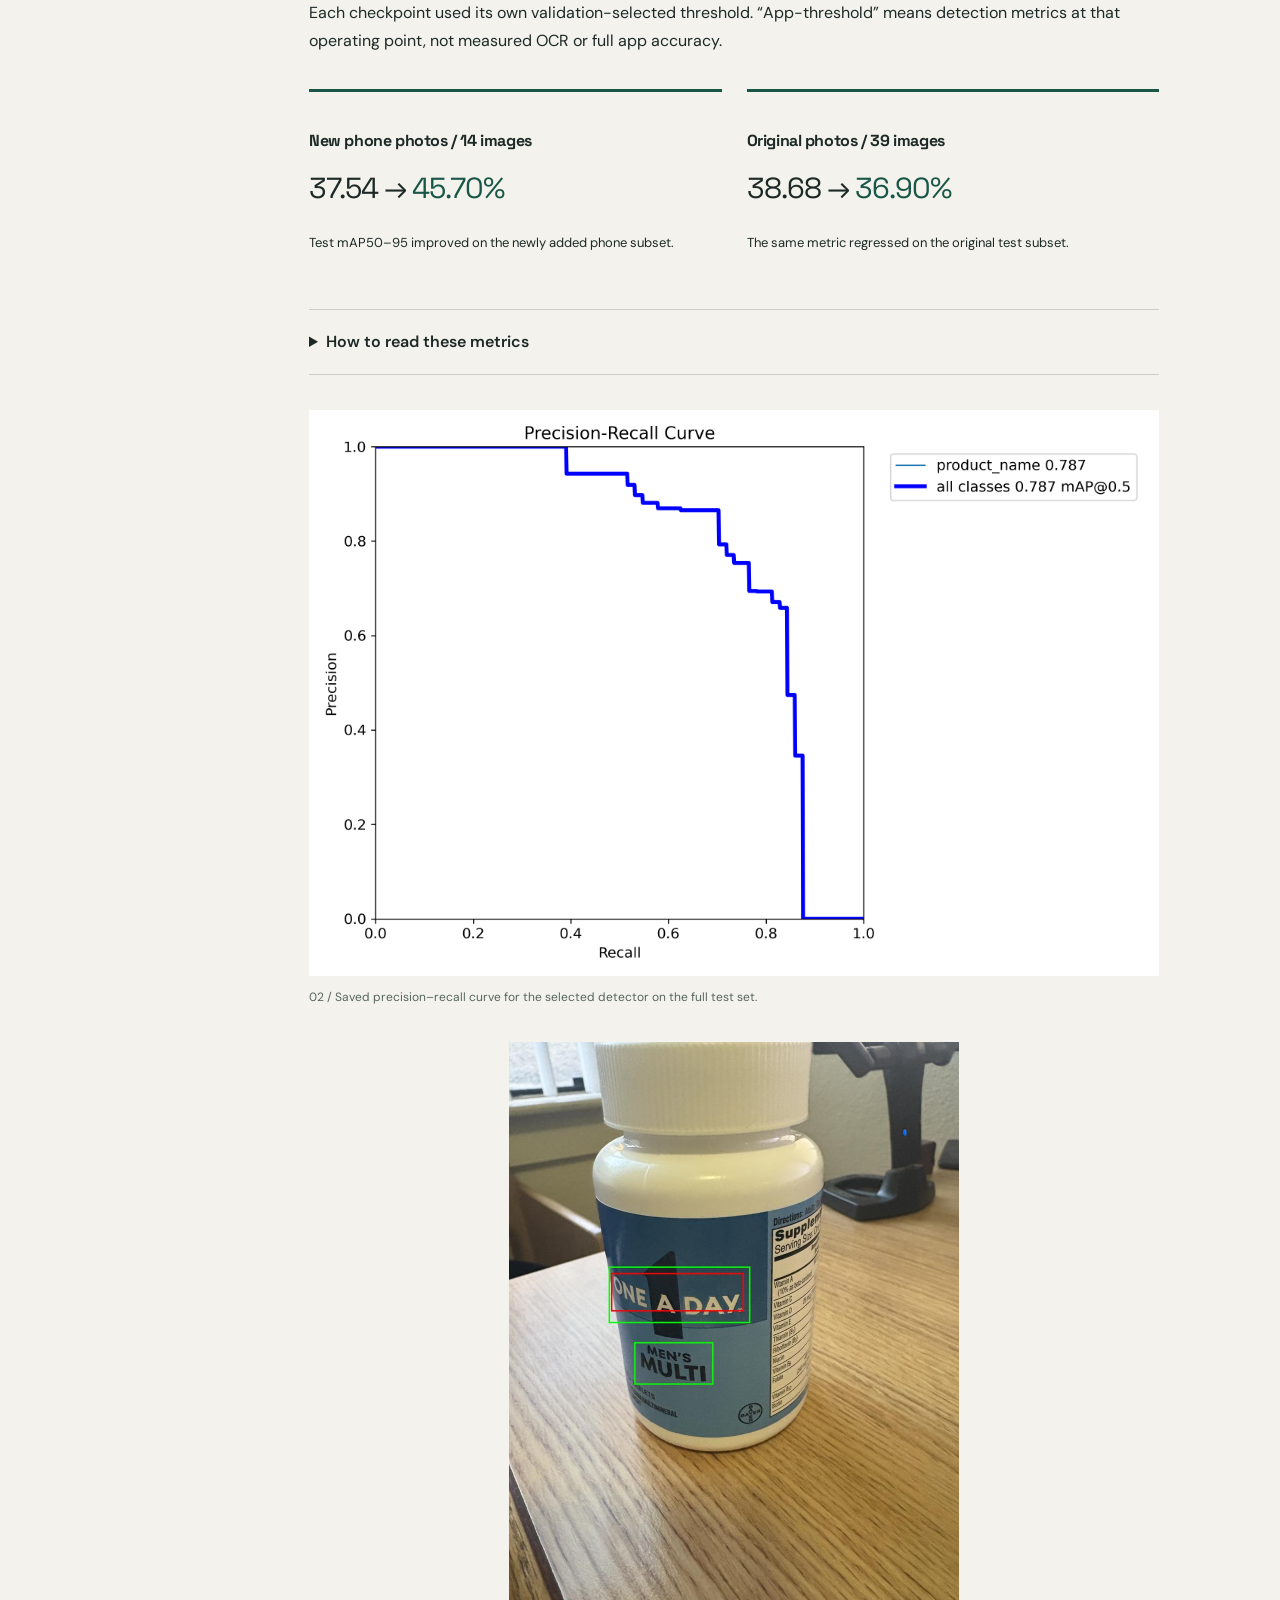
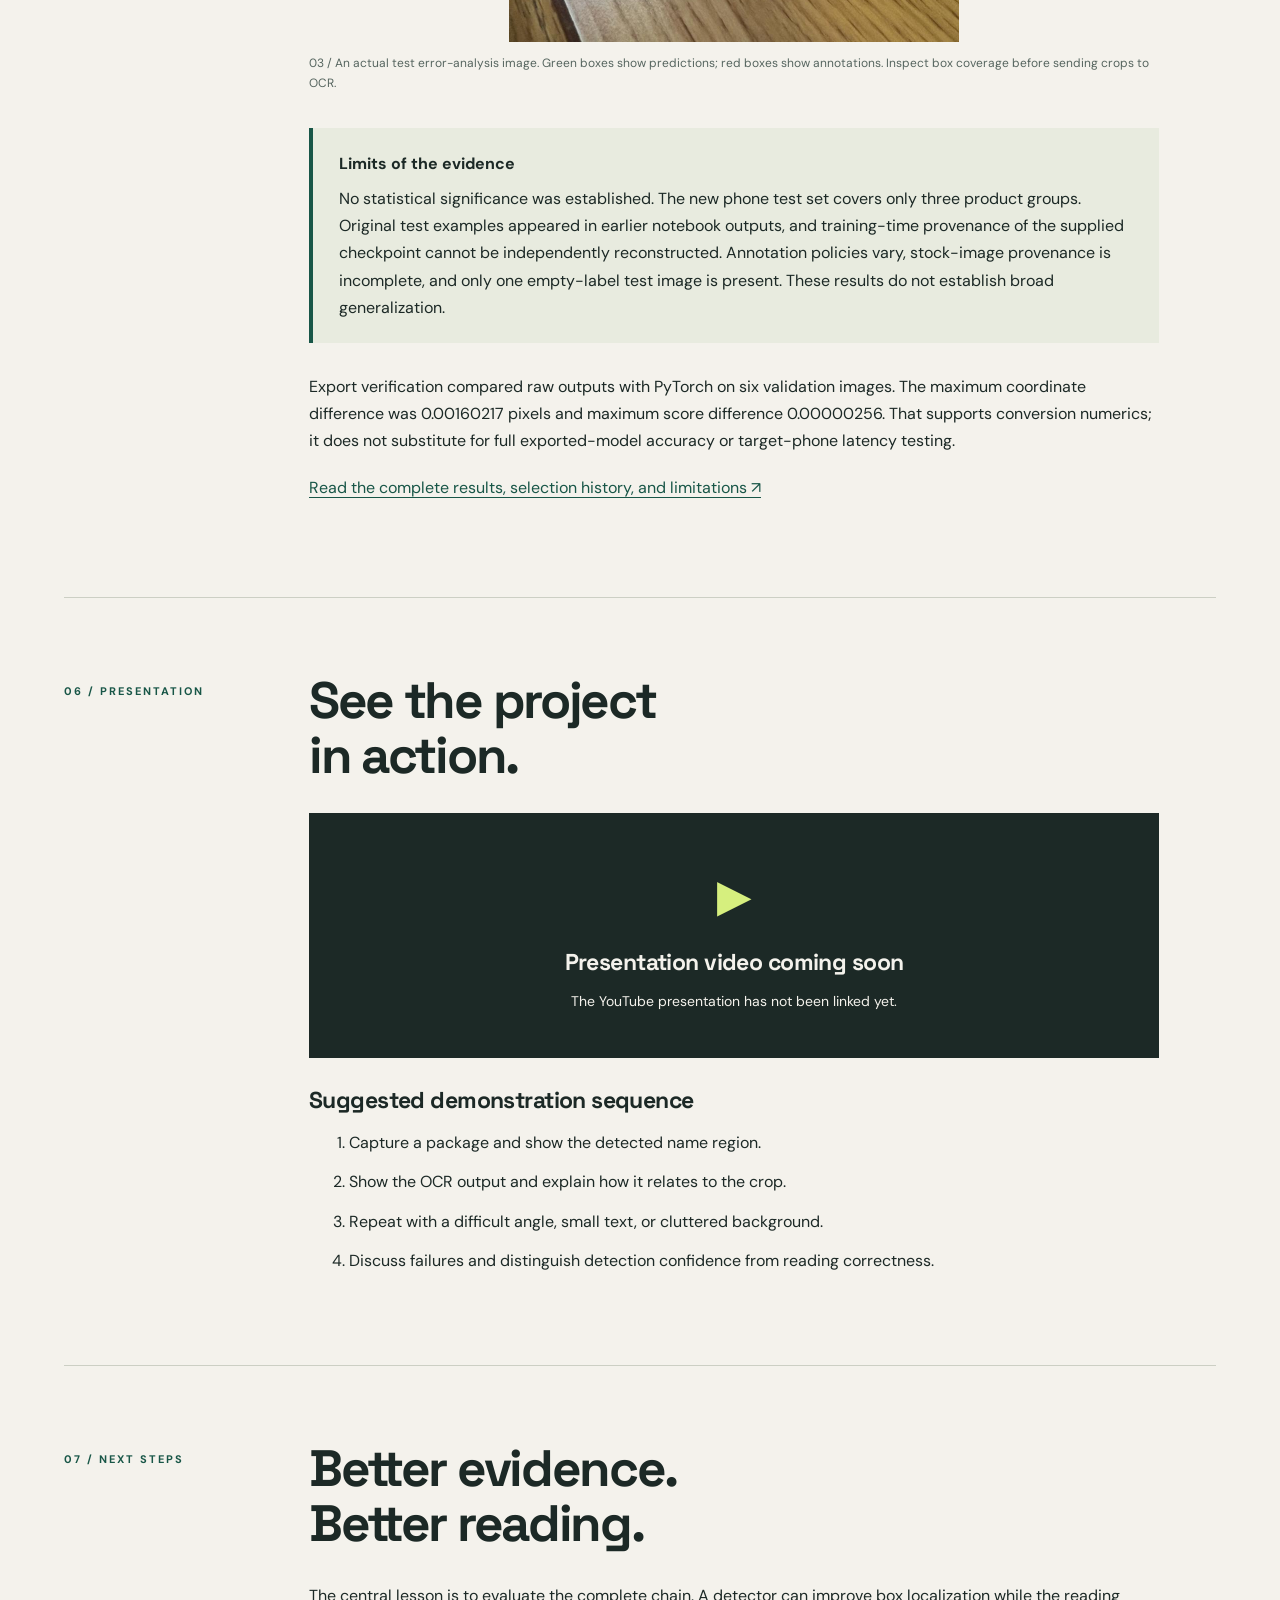
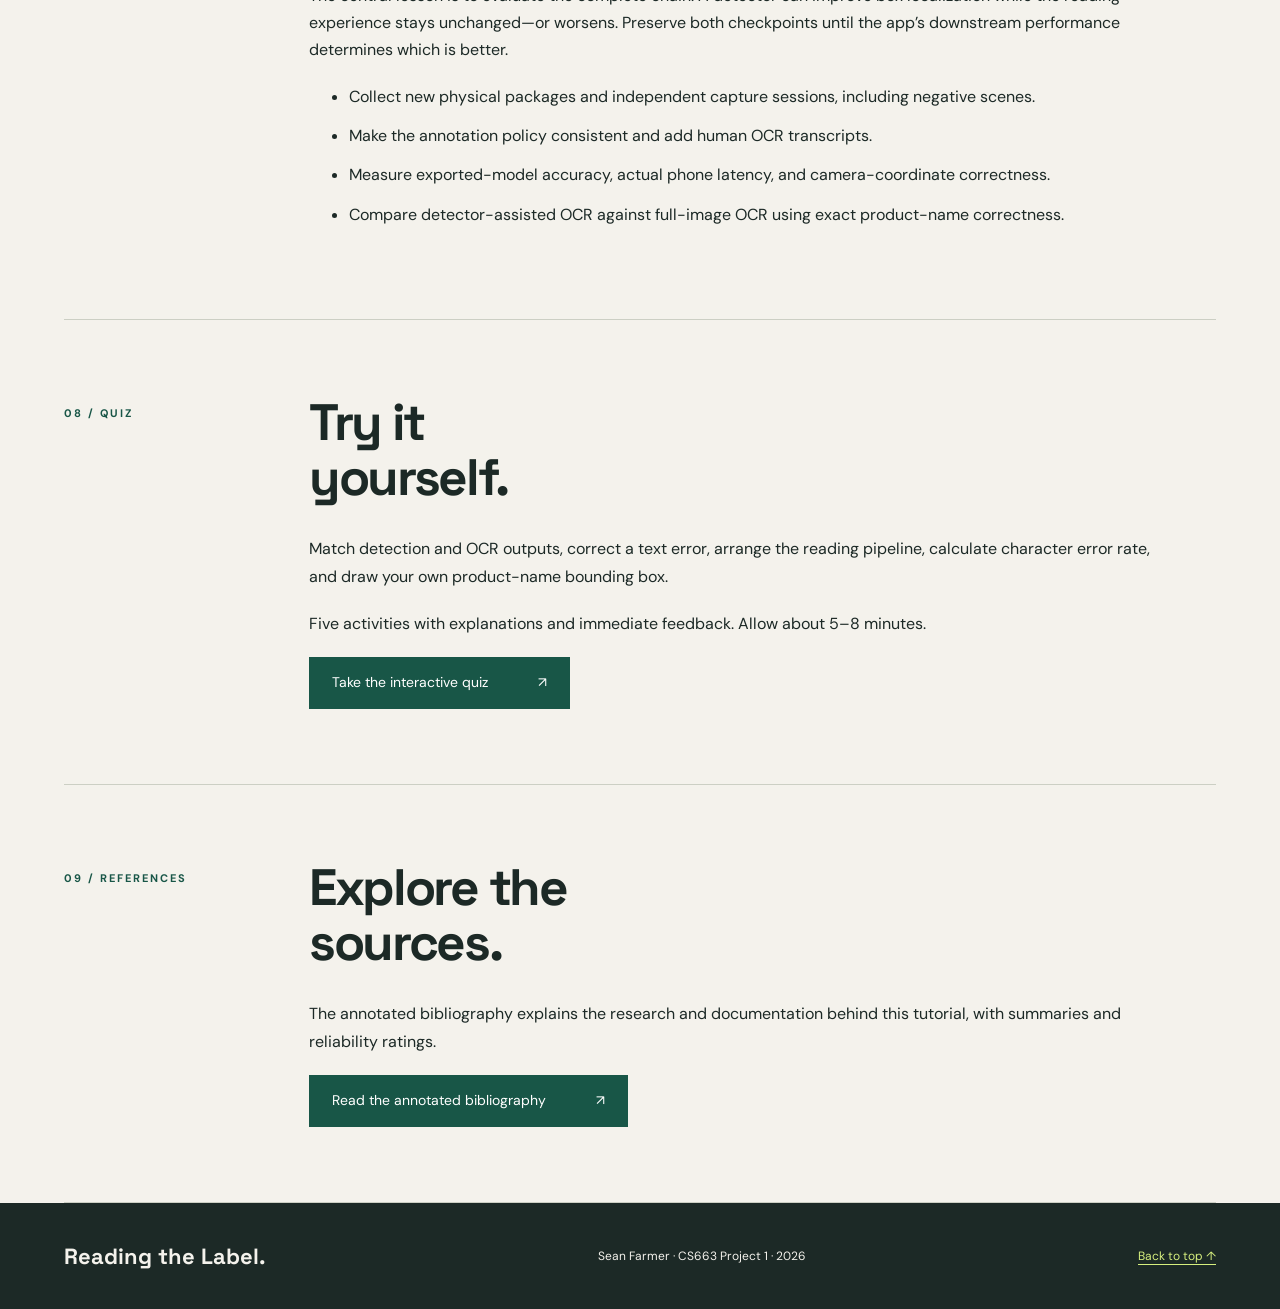
==== commit 7026ca8a: "Add recorded tutorial narration with accessible audio controls" ====
--- a/index.html
+++ b/index.html
@@ -6,6 +6,7 @@
 <header><a class="brand" href="#">SF<span> / VISION LAB</span></a><nav aria-label="Main navigation"><a href="#method">Method</a><a href="#tutorial">Tutorial</a><a href="#results">Results</a><a href="#presentation">Presentation</a><a href="#quiz">Quiz</a><a href="bibliography.html">Bibliography</a></nav></header>
 <main id="main">
 <section class="hero"><div><p class="eyebrow">CS663 · PROJECT 1 · OCTOBER 2026</p><h1>Reading<br>the <em>label.</em></h1><p class="lead">Finding product-name regions in everyday packaging—and taking a computer vision model from training to Android.</p><p class="byline">A tutorial by <strong>Sean Farmer</strong></p><a class="button" href="#tutorial">Explore the tutorial <span>↘</span></a></div><figure class="hero-image"><img src="assets/detections-nine.jpg" alt="Nine selected test photos with actual predicted product-name bounding boxes" width="1920" height="1920"><figcaption>01 / Nine selected test examples with actual predictions (confidence ≥ 0.25)</figcaption></figure></section>
+<div class="narration" aria-labelledby="narration-title"><div><p class="eyebrow" id="narration-title">LISTEN TO THE TUTORIAL</p><p>Follow along with Sean’s narration as you explore the sections below.</p></div><audio controls preload="metadata" aria-label="Main tutorial narration by Sean Farmer"><source src="assets/audio/tutorial-narration.mp3" type="audio/mpeg">Your browser does not support audio playback. <a href="assets/audio/tutorial-narration.mp3">Download the narration</a>.</audio></div>
 <div class="ribbon"><span>OBJECT DETECTION</span><span>PRODUCT PACKAGING</span><span>ON-DEVICE INFERENCE</span><span>YOLO → TFLITE</span></div>
 <section id="overview"><div class="section-label">01 / THE PROBLEM</div><div class="section-body"><h2>A package contains a lot of text.<br>Which part is the name?</h2><p>Product labels mix brand names, descriptions, dosage, nutrition facts, and promotional copy. A text recognizer can return all of it. This project studies a more focused first step: locating a contiguous product-name or brand region so a reading system can work with a smaller crop.</p><p>The trained detector has one class, <code>product_name</code>. It predicts a location and score, not a text transcription. A brand-only crop may still be insufficient to identify a particular product variant.</p><aside><strong>What you will learn</strong><p>How to annotate name regions, fine-tune and evaluate a detector, interpret its tradeoffs, and correctly decode its exported tensors for Android.</p></aside></div></section>
 <section id="method"><div class="section-label">02 / THE METHOD</div><div class="section-body"><h2>Locate first.<br>Read second.</h2><div class="pipeline"><div><b>01</b><h3>Capture</h3><p>Orient a camera image and preserve its original dimensions.</p></div><div><b>02</b><h3>Detect</h3><p>Predict candidate boxes around name regions.</p></div><div><b>03</b><h3>Crop</h3><p>Remove duplicate boxes and map coordinates back to the photograph.</p></div><div><b>04</b><h3>Read</h3><p>Send selected crops to OCR and present recognized text.</p></div></div><p>The saved study verifies the detection and export stages. OCR and the final app presentation are downstream stages; this workspace does not contain their Android source or end-to-end measurements.</p><h3>Research foundations</h3><p>The original <a href="https://arxiv.org/abs/1506.02640">YOLO paper by Redmon et al. (2016)</a> describes a unified detector that predicts boxes and class probabilities from an image. That provides historical context; this project uses the modern Ultralytics implementation, rather than reproducing the original paper’s architecture. <a class="citation" href="bibliography.html#ref-1">[1]</a></p><p><a href="https://docs.ultralytics.com/tasks/detect/">Ultralytics detection documentation</a> explains bounding-box outputs and the train, validate, predict, and export workflow. <a class="citation" href="bibliography.html#ref-2">[2]</a> For the reading stage, <a href="https://developers.google.com/ml-kit/vision/text-recognition/v2">Google ML Kit Text Recognition v2</a> is a possible Android OCR component. It is included here as a reference, not a claim that the app uses it. <a class="citation" href="bibliography.html#ref-3">[3]</a></p><h3>Other ways to locate and read text</h3><p>CRAFT predicts character regions and their connections to locate scene text. It offers a text-focused alternative to a detector trained on product-name regions; selecting which text identifies the product would remain a separate step. <a class="citation" href="bibliography.html#ref-4">[4]</a></p><p>Shi, Bai, and Yao combine learned image features, sequence modeling, and transcription. Their research addresses reading a text image, a different task from locating its region in a full photograph. <a class="citation" href="bibliography.html#ref-5">[5]</a></p><p>Microsoft’s 2017 Seeing AI announcement illustrates barcode-based product identification alongside short-text reading. A barcode route depends on a readable code and product lookup; direct OCR depends on visible identifying text. The preferable approach depends on the available visual information and product data. <a class="citation" href="bibliography.html#ref-6">[6]</a></p><details><summary>Why use a detector before OCR?</summary><p>A targeted crop can reduce unrelated text entering the reading stage. But a missed or clipped name region removes information OCR needs. Compare this approach with full-image OCR on the same photographs before claiming that it improves reading accuracy.</p></details></div></section>
--- a/style.css
+++ b/style.css
@@ -3,3 +3,5 @@
 @media(max-width:760px){.hero{grid-template-columns:1fr}.hero-image{max-width:520px;transform:none}.hero h1{font-size:clamp(65px,12vw,90px)}.lead{max-width:540px}}
 
 .citation{white-space:nowrap;font-weight:700}header nav{flex-wrap:wrap}@media(max-width:600px){header{gap:12px}header nav{justify-content:flex-end}}
+
+.narration{display:flex;align-items:center;justify-content:space-between;gap:25px;background:#e4e8dc;padding:25px;margin:0 0 35px}.narration p{margin:0}.narration .eyebrow{margin-bottom:8px}.narration audio{width:360px;max-width:100%}@media(max-width:760px){.narration{flex-direction:column;align-items:flex-start}.narration audio{width:100%}}
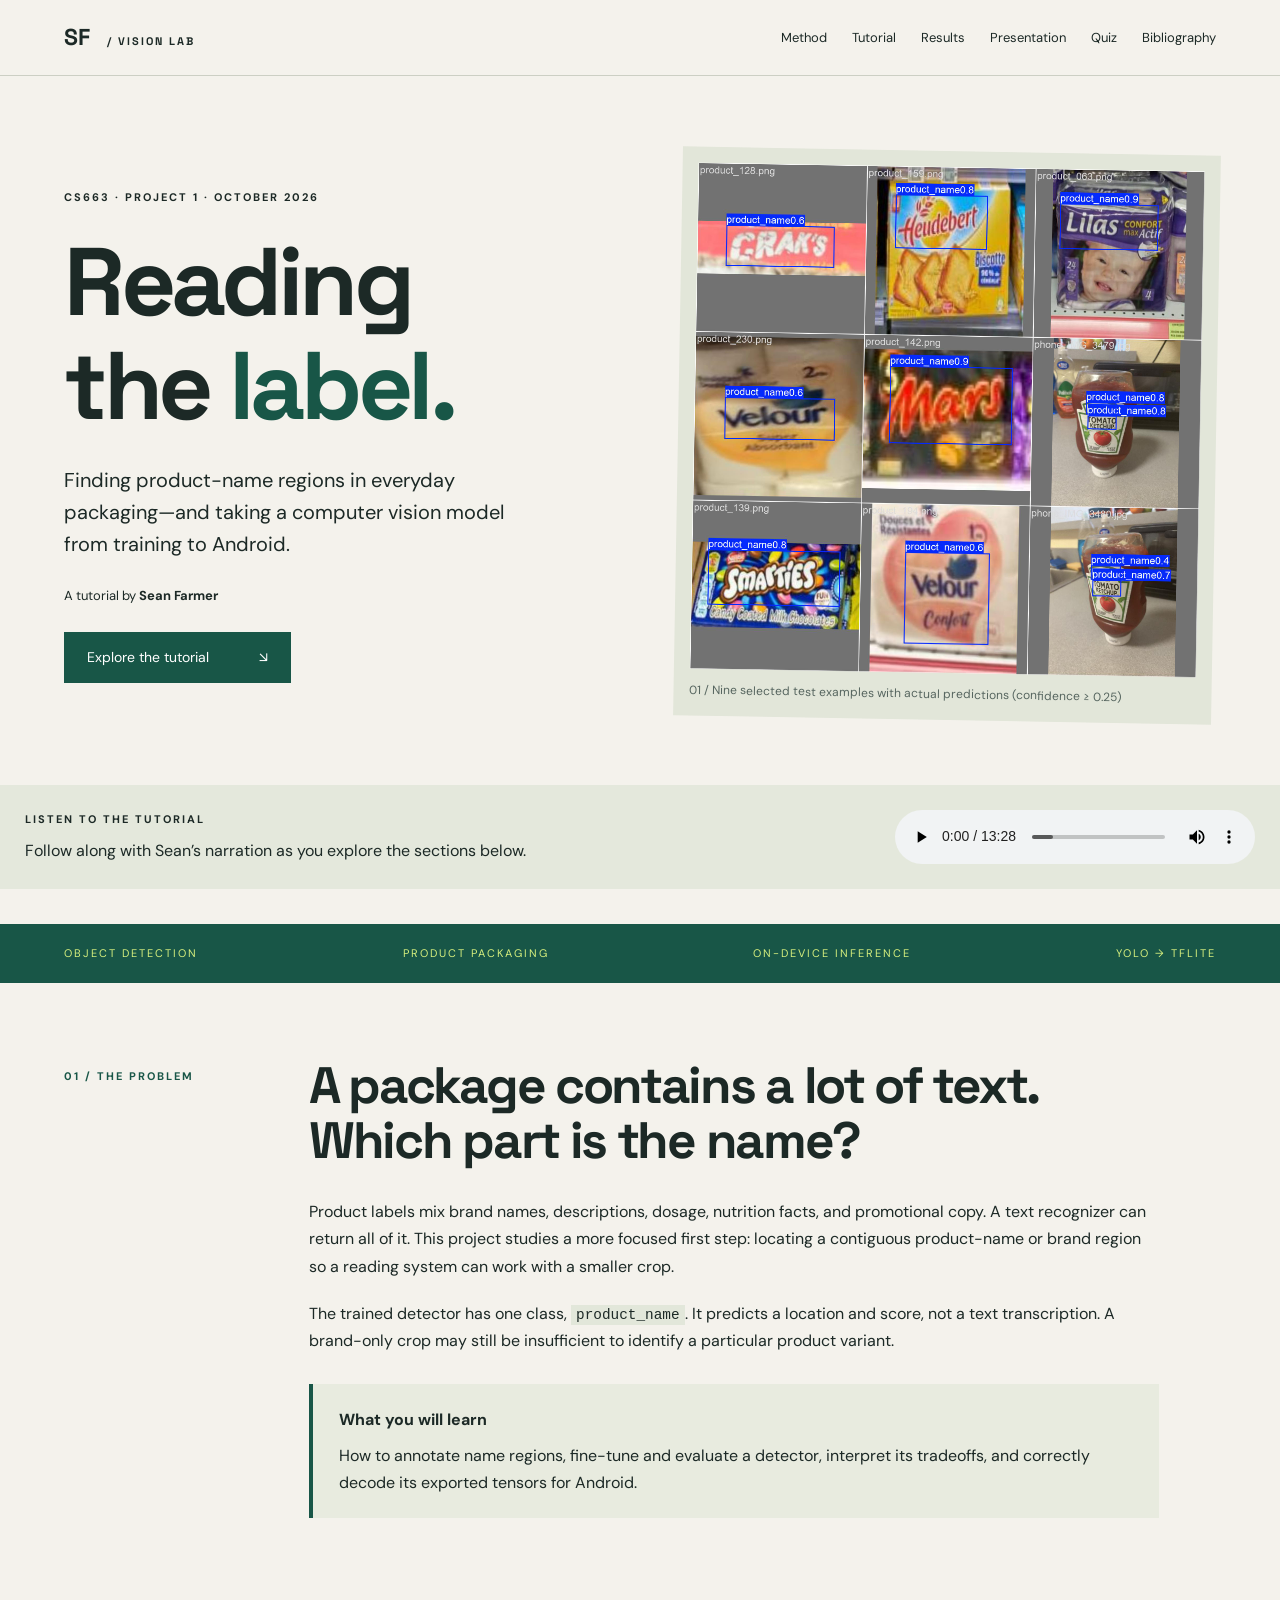
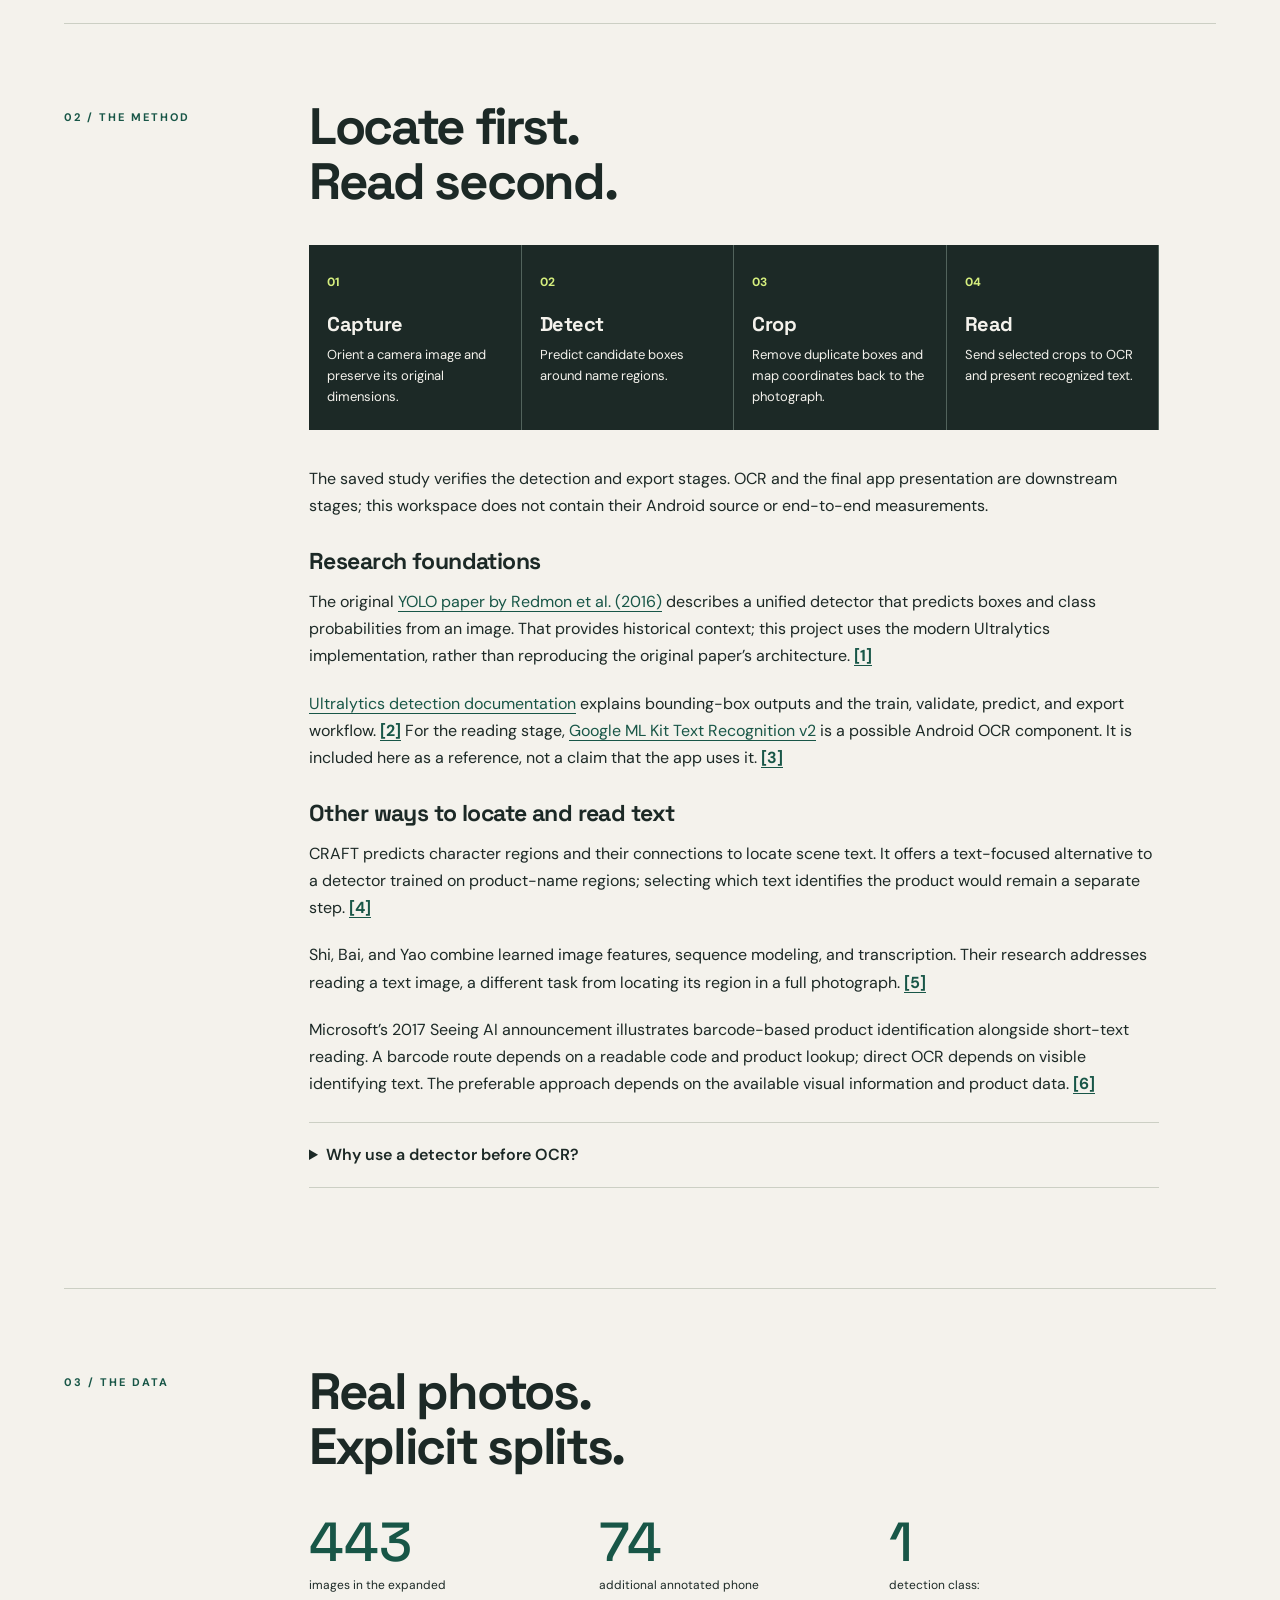
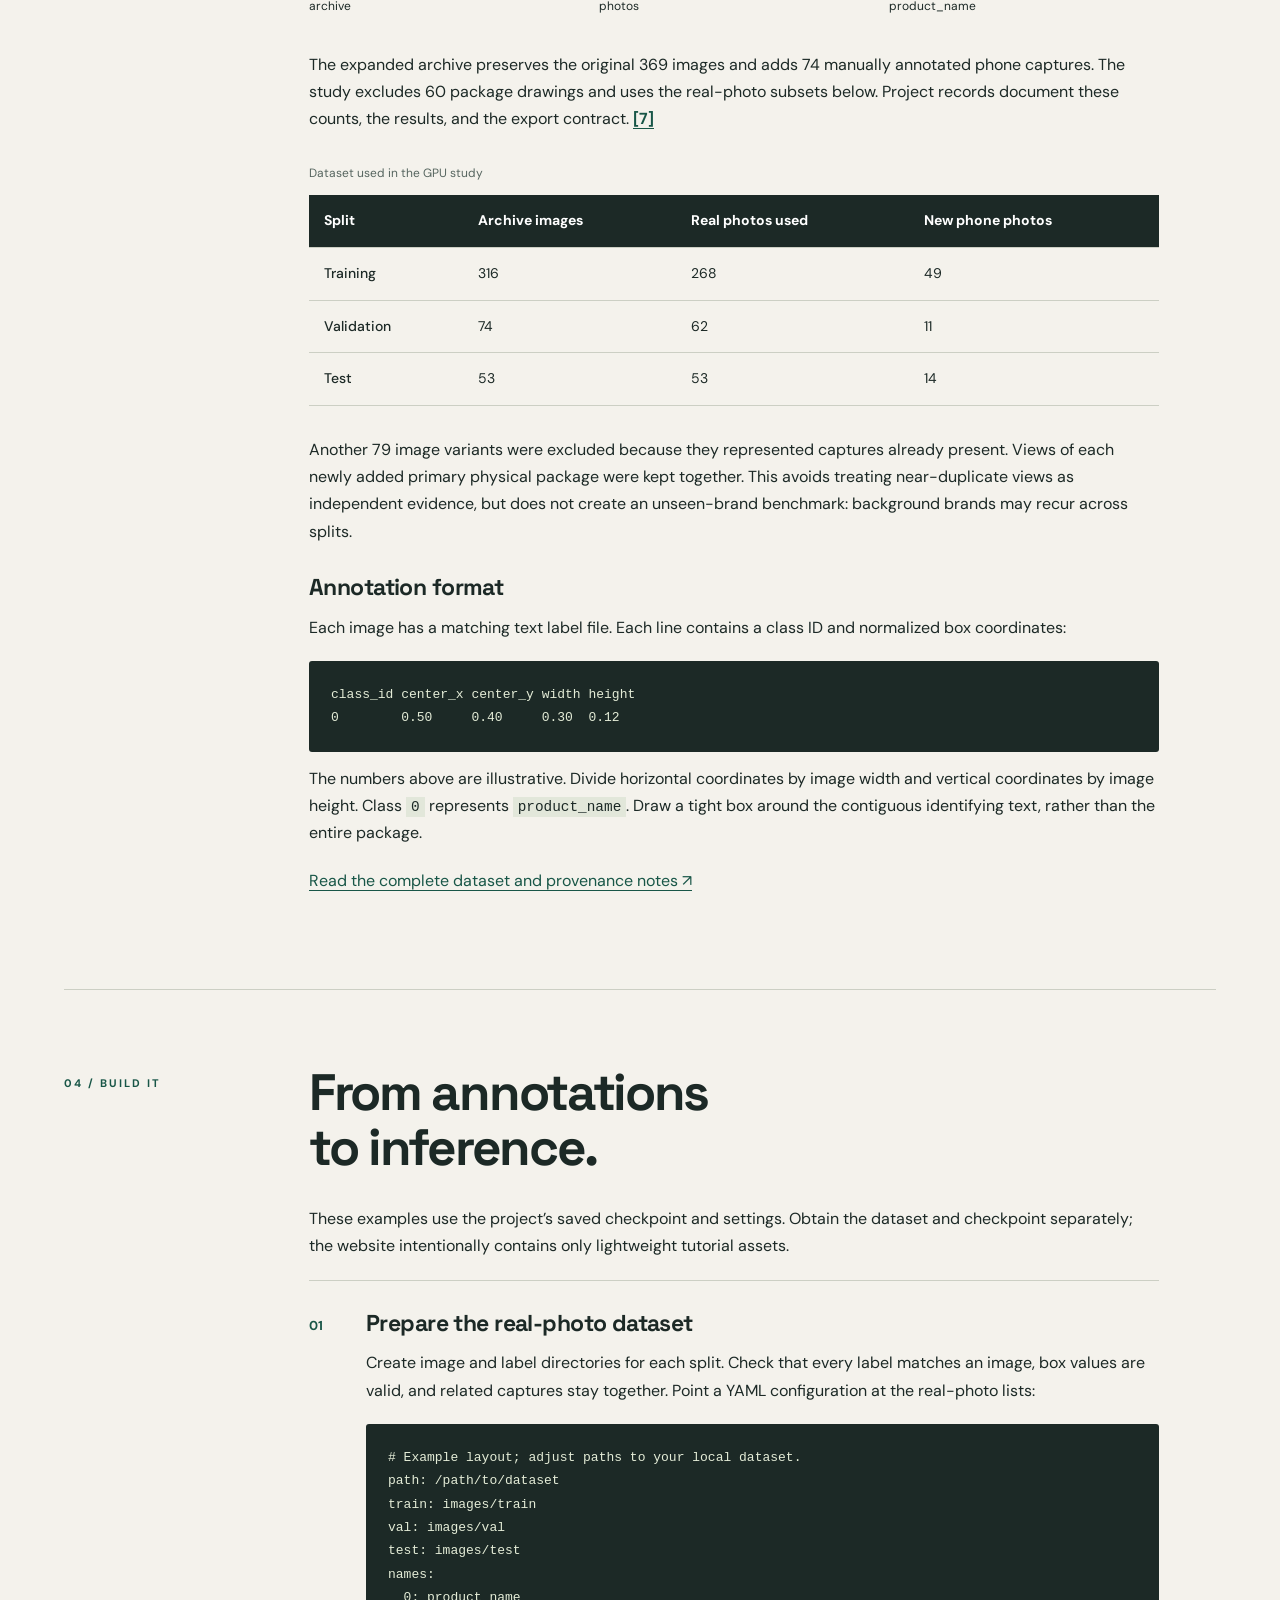
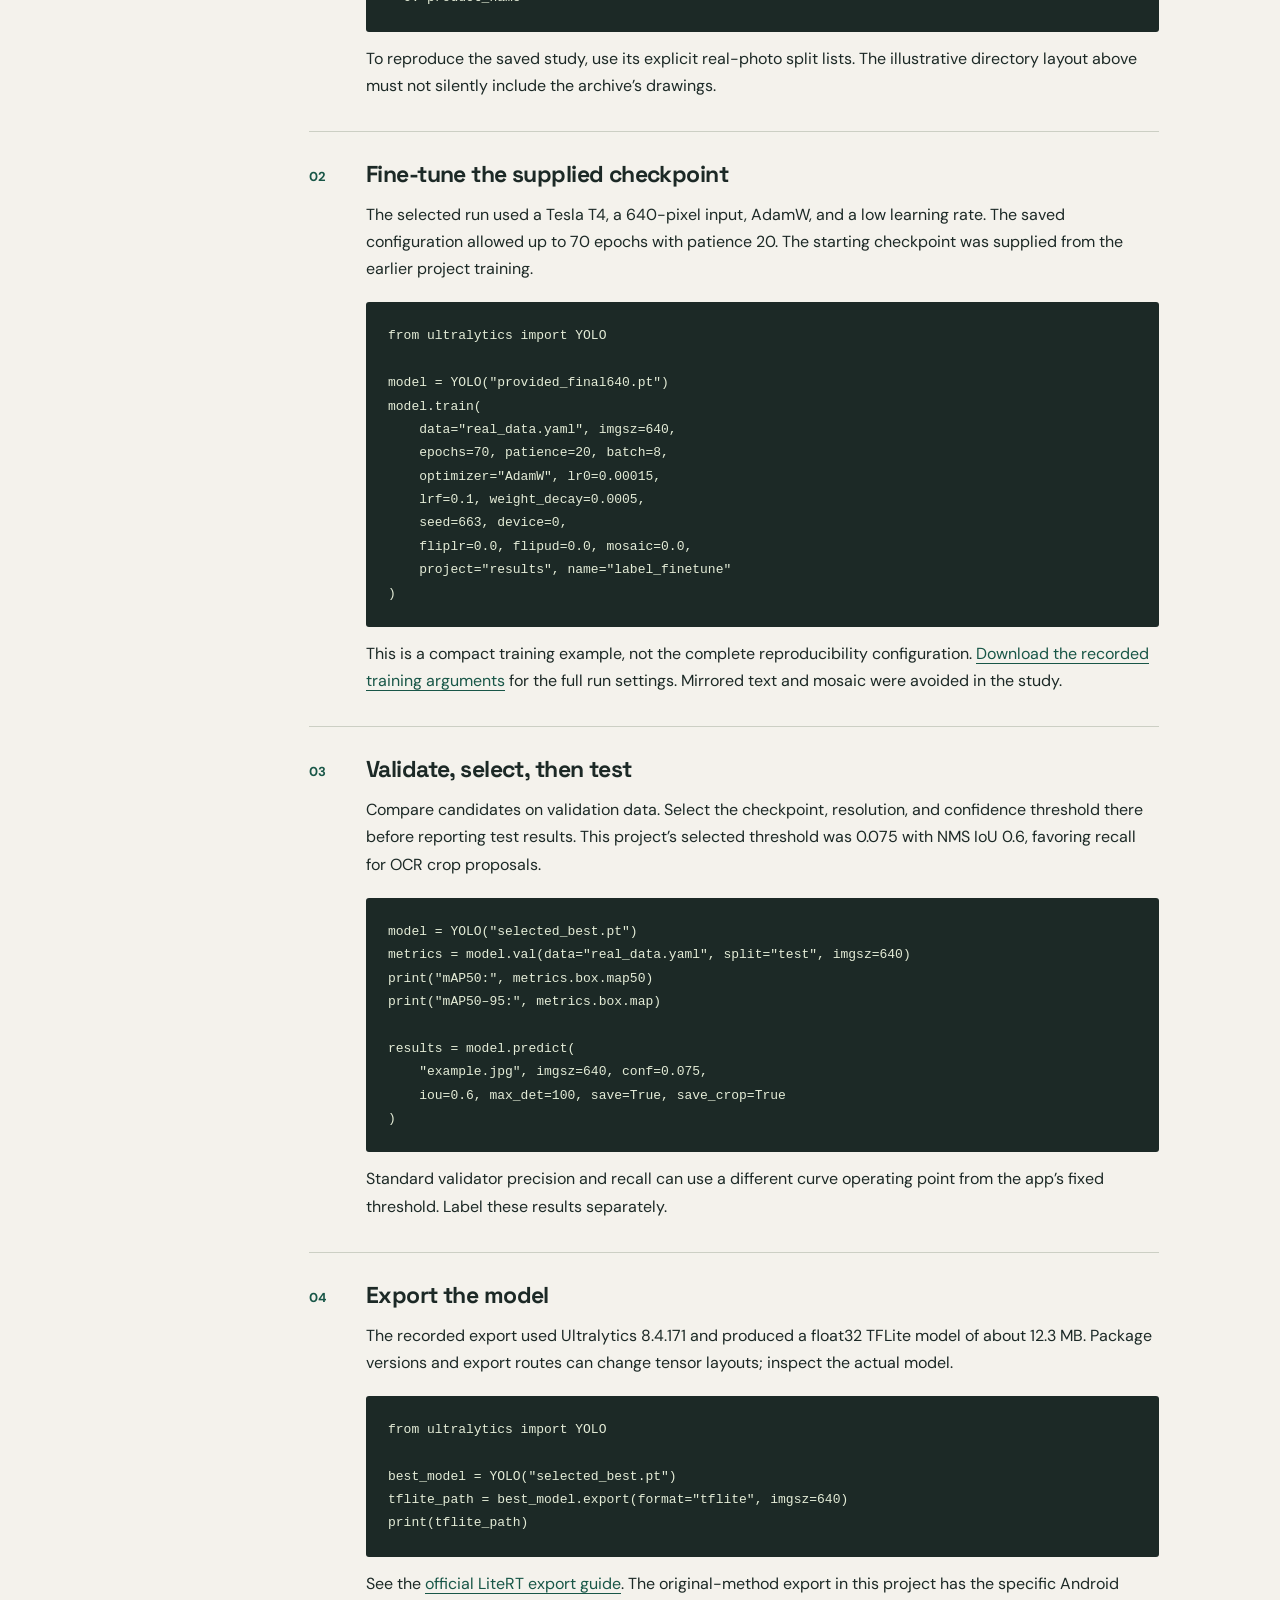
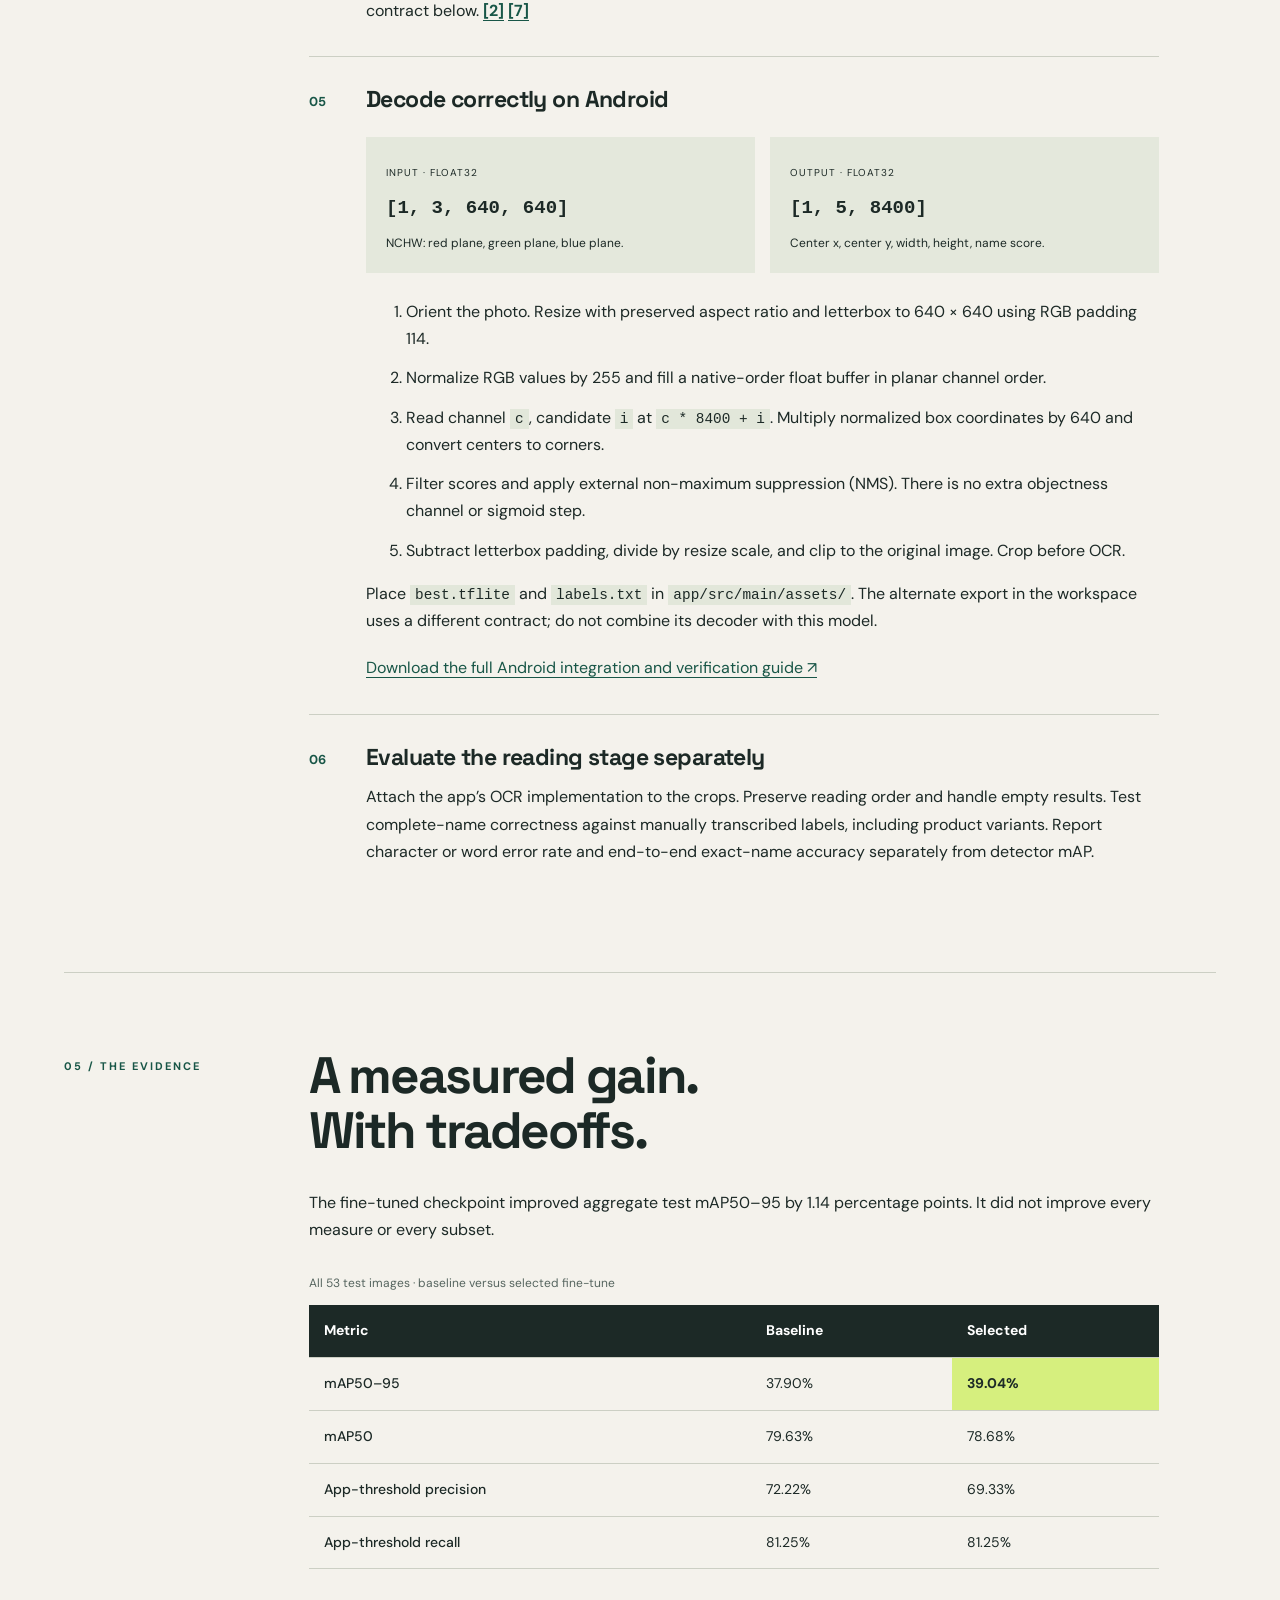
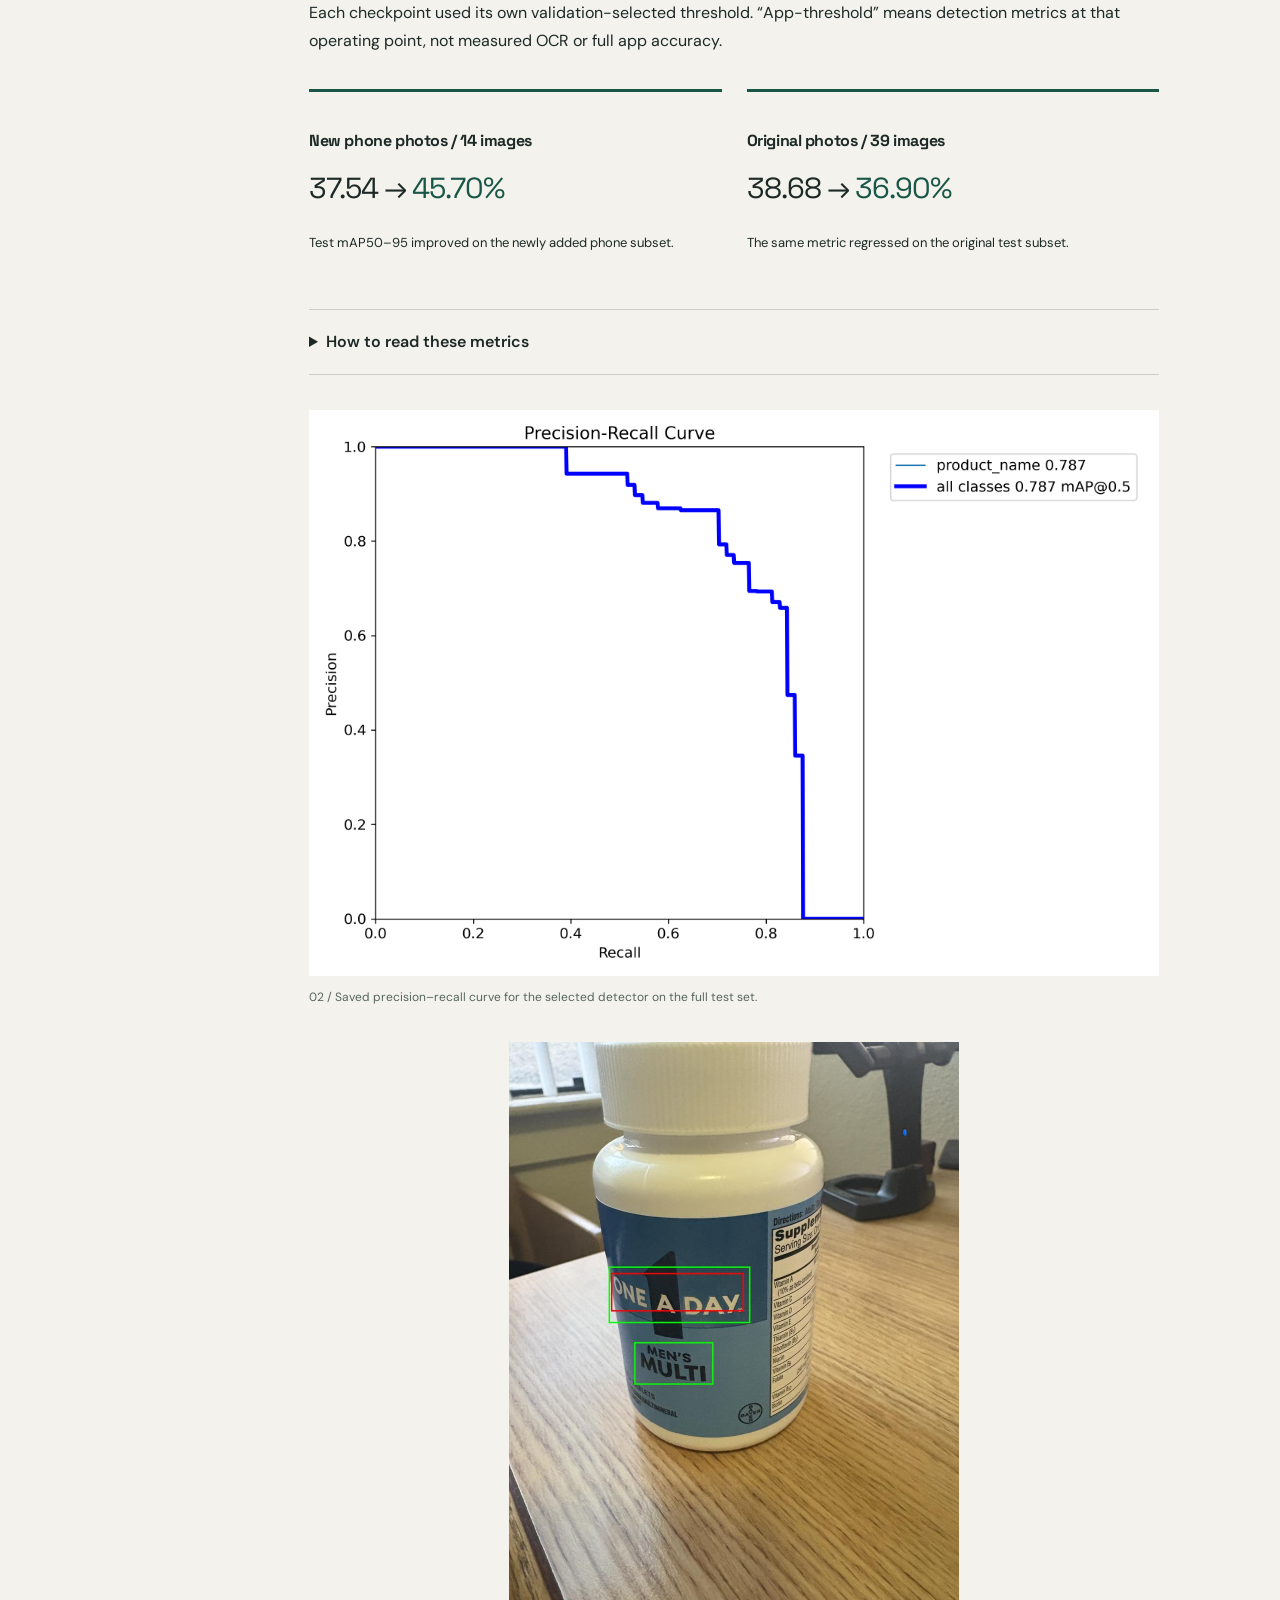
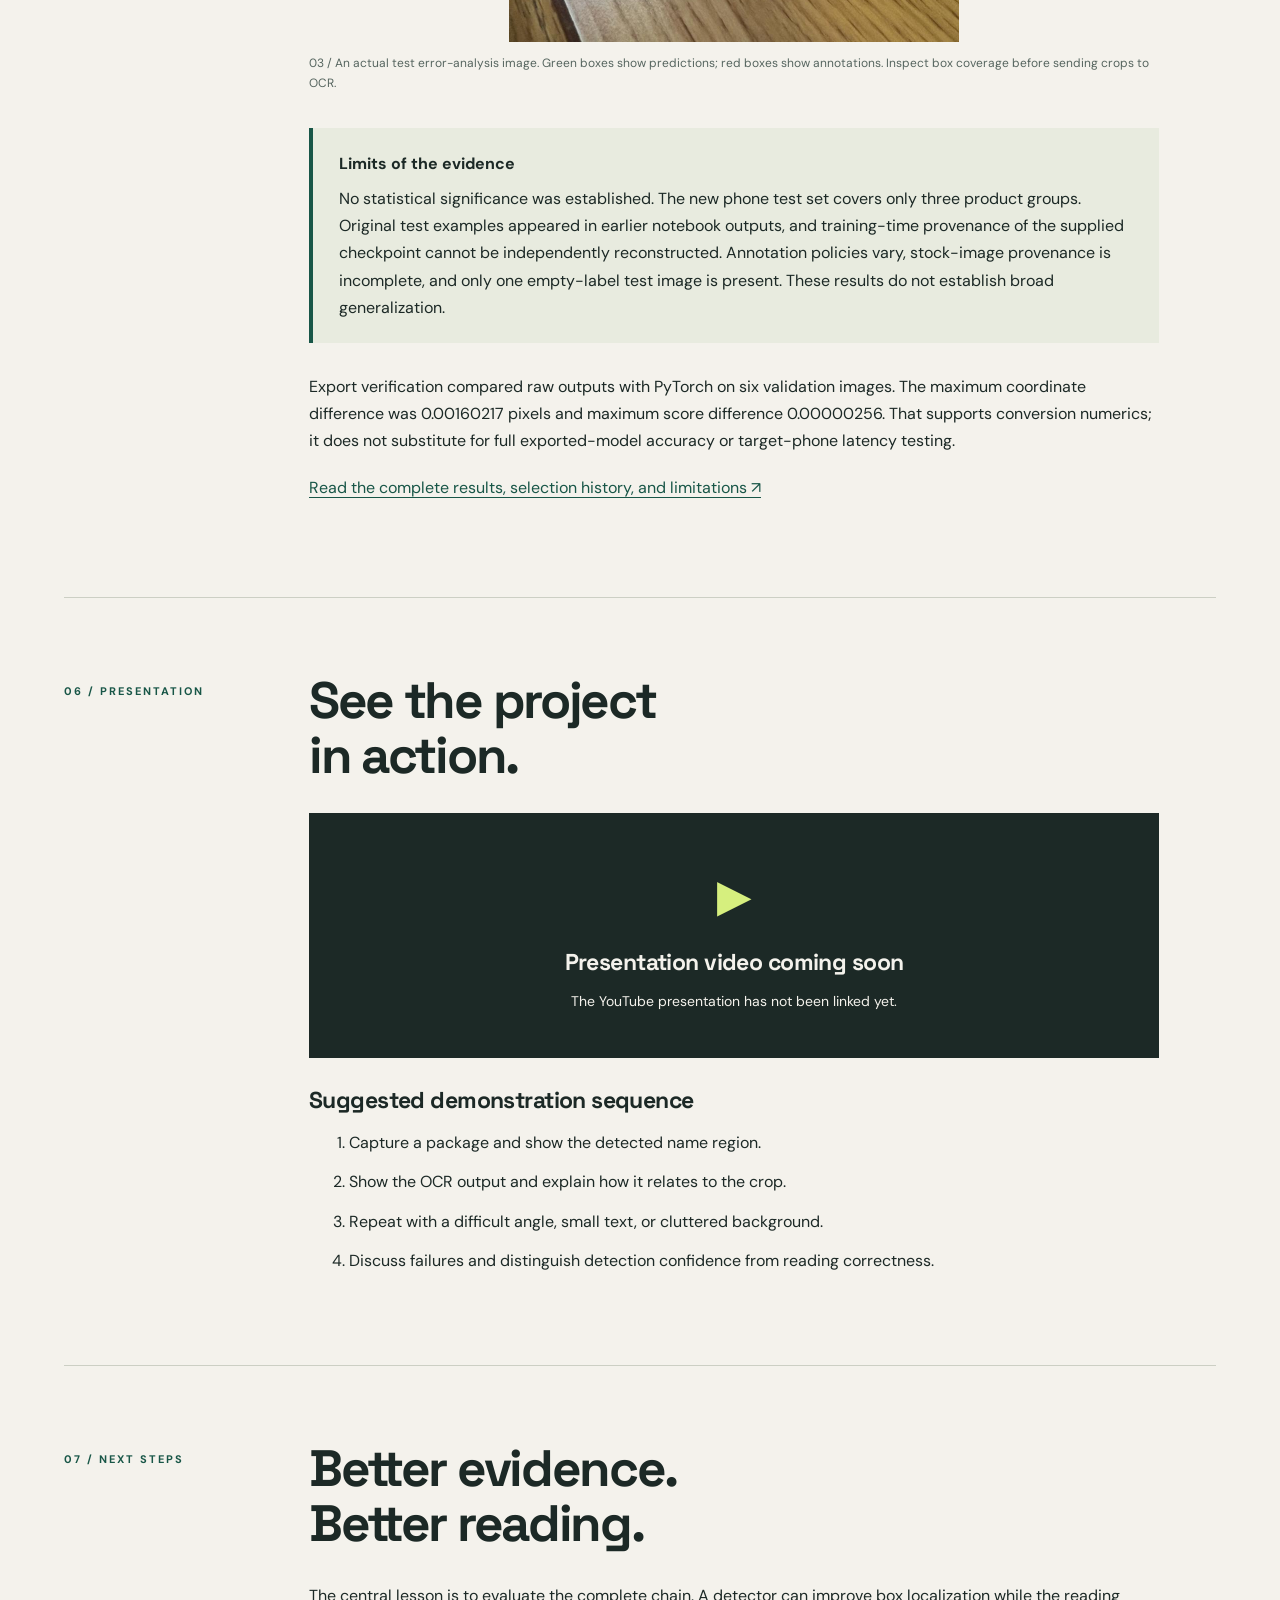
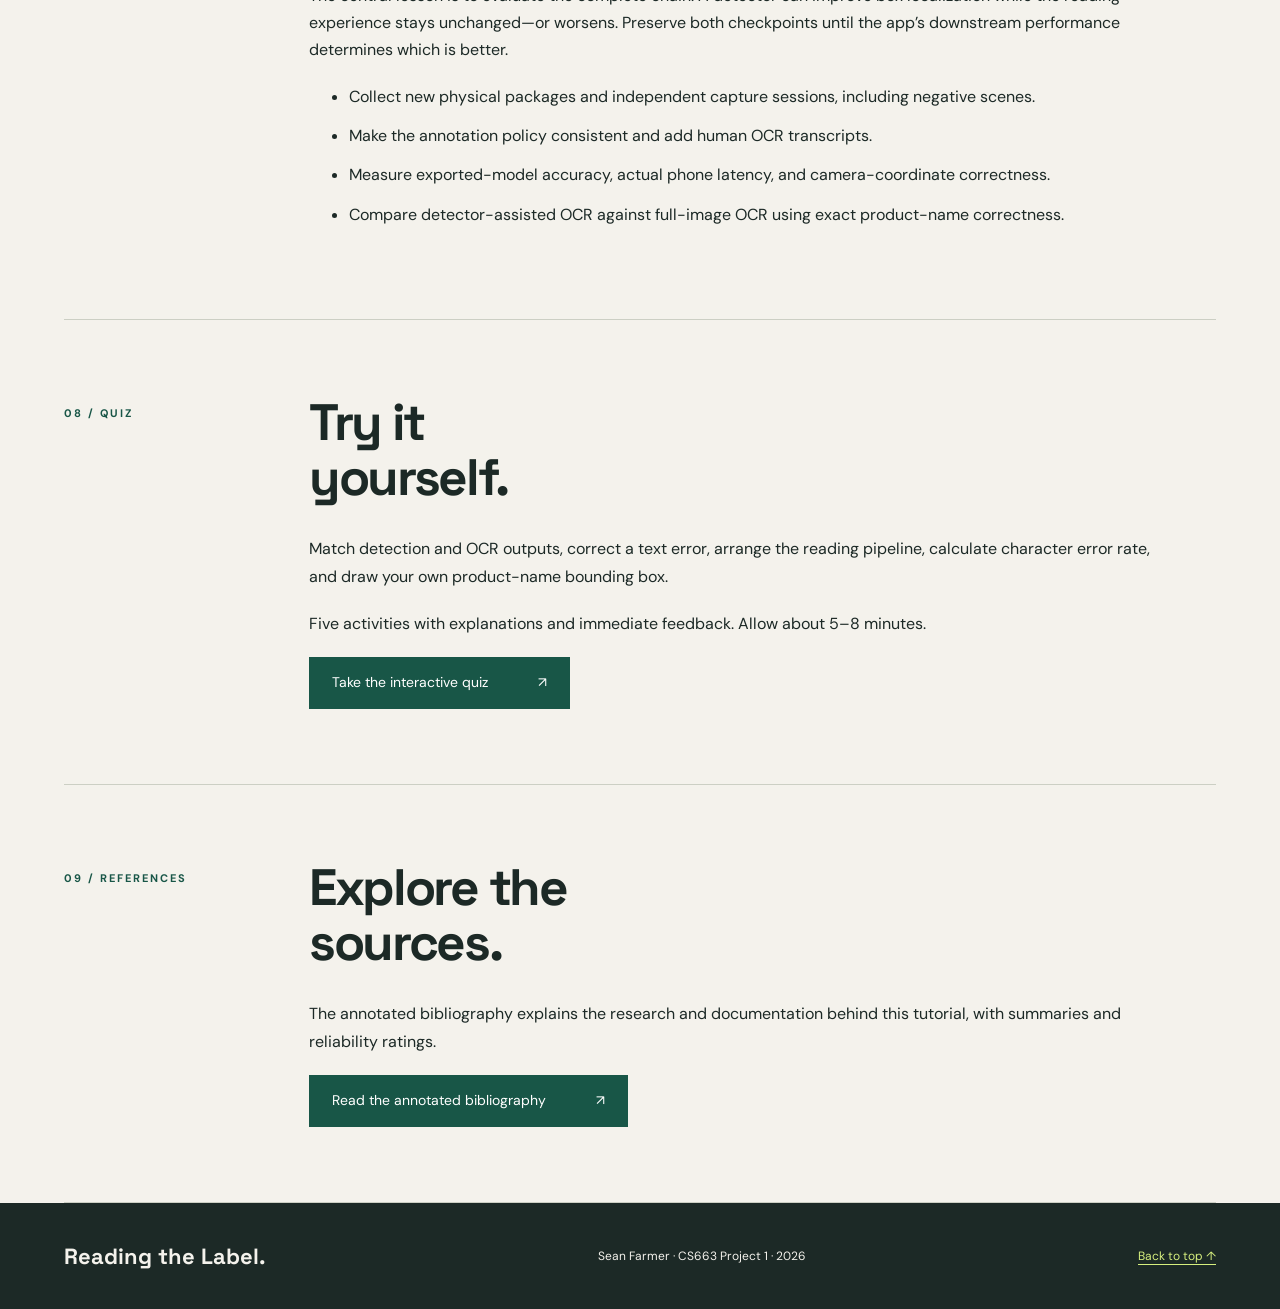
==== commit 5b6145f0: "Remove narration mistake at 10:46–10:58" ====
--- a/index.html
+++ b/index.html
@@ -6,7 +6,7 @@
 <header><a class="brand" href="#">SF<span> / VISION LAB</span></a><nav aria-label="Main navigation"><a href="#method">Method</a><a href="#tutorial">Tutorial</a><a href="#results">Results</a><a href="#presentation">Presentation</a><a href="#quiz">Quiz</a><a href="bibliography.html">Bibliography</a></nav></header>
 <main id="main">
 <section class="hero"><div><p class="eyebrow">CS663 · PROJECT 1 · OCTOBER 2026</p><h1>Reading<br>the <em>label.</em></h1><p class="lead">Finding product-name regions in everyday packaging—and taking a computer vision model from training to Android.</p><p class="byline">A tutorial by <strong>Sean Farmer</strong></p><a class="button" href="#tutorial">Explore the tutorial <span>↘</span></a></div><figure class="hero-image"><img src="assets/detections-nine.jpg" alt="Nine selected test photos with actual predicted product-name bounding boxes" width="1920" height="1920"><figcaption>01 / Nine selected test examples with actual predictions (confidence ≥ 0.25)</figcaption></figure></section>
-<div class="narration" aria-labelledby="narration-title"><div><p class="eyebrow" id="narration-title">LISTEN TO THE TUTORIAL</p><p>Follow along with Sean’s narration as you explore the sections below.</p></div><audio controls preload="metadata" aria-label="Main tutorial narration by Sean Farmer"><source src="assets/audio/tutorial-narration.mp3" type="audio/mpeg">Your browser does not support audio playback. <a href="assets/audio/tutorial-narration.mp3">Download the narration</a>.</audio></div>
+<div class="narration" aria-labelledby="narration-title"><div><p class="eyebrow" id="narration-title">LISTEN TO THE TUTORIAL</p><p>Follow along with Sean’s narration as you explore the sections below.</p></div><audio controls preload="metadata" aria-label="Main tutorial narration by Sean Farmer"><source src="assets/audio/tutorial-narration.mp3?v=2" type="audio/mpeg">Your browser does not support audio playback. <a href="assets/audio/tutorial-narration.mp3?v=2">Download the narration</a>.</audio></div>
 <div class="ribbon"><span>OBJECT DETECTION</span><span>PRODUCT PACKAGING</span><span>ON-DEVICE INFERENCE</span><span>YOLO → TFLITE</span></div>
 <section id="overview"><div class="section-label">01 / THE PROBLEM</div><div class="section-body"><h2>A package contains a lot of text.<br>Which part is the name?</h2><p>Product labels mix brand names, descriptions, dosage, nutrition facts, and promotional copy. A text recognizer can return all of it. This project studies a more focused first step: locating a contiguous product-name or brand region so a reading system can work with a smaller crop.</p><p>The trained detector has one class, <code>product_name</code>. It predicts a location and score, not a text transcription. A brand-only crop may still be insufficient to identify a particular product variant.</p><aside><strong>What you will learn</strong><p>How to annotate name regions, fine-tune and evaluate a detector, interpret its tradeoffs, and correctly decode its exported tensors for Android.</p></aside></div></section>
 <section id="method"><div class="section-label">02 / THE METHOD</div><div class="section-body"><h2>Locate first.<br>Read second.</h2><div class="pipeline"><div><b>01</b><h3>Capture</h3><p>Orient a camera image and preserve its original dimensions.</p></div><div><b>02</b><h3>Detect</h3><p>Predict candidate boxes around name regions.</p></div><div><b>03</b><h3>Crop</h3><p>Remove duplicate boxes and map coordinates back to the photograph.</p></div><div><b>04</b><h3>Read</h3><p>Send selected crops to OCR and present recognized text.</p></div></div><p>The saved study verifies the detection and export stages. OCR and the final app presentation are downstream stages; this workspace does not contain their Android source or end-to-end measurements.</p><h3>Research foundations</h3><p>The original <a href="https://arxiv.org/abs/1506.02640">YOLO paper by Redmon et al. (2016)</a> describes a unified detector that predicts boxes and class probabilities from an image. That provides historical context; this project uses the modern Ultralytics implementation, rather than reproducing the original paper’s architecture. <a class="citation" href="bibliography.html#ref-1">[1]</a></p><p><a href="https://docs.ultralytics.com/tasks/detect/">Ultralytics detection documentation</a> explains bounding-box outputs and the train, validate, predict, and export workflow. <a class="citation" href="bibliography.html#ref-2">[2]</a> For the reading stage, <a href="https://developers.google.com/ml-kit/vision/text-recognition/v2">Google ML Kit Text Recognition v2</a> is a possible Android OCR component. It is included here as a reference, not a claim that the app uses it. <a class="citation" href="bibliography.html#ref-3">[3]</a></p><h3>Other ways to locate and read text</h3><p>CRAFT predicts character regions and their connections to locate scene text. It offers a text-focused alternative to a detector trained on product-name regions; selecting which text identifies the product would remain a separate step. <a class="citation" href="bibliography.html#ref-4">[4]</a></p><p>Shi, Bai, and Yao combine learned image features, sequence modeling, and transcription. Their research addresses reading a text image, a different task from locating its region in a full photograph. <a class="citation" href="bibliography.html#ref-5">[5]</a></p><p>Microsoft’s 2017 Seeing AI announcement illustrates barcode-based product identification alongside short-text reading. A barcode route depends on a readable code and product lookup; direct OCR depends on visible identifying text. The preferable approach depends on the available visual information and product data. <a class="citation" href="bibliography.html#ref-6">[6]</a></p><details><summary>Why use a detector before OCR?</summary><p>A targeted crop can reduce unrelated text entering the reading stage. But a missed or clipped name region removes information OCR needs. Compare this approach with full-image OCR on the same photographs before claiming that it improves reading accuracy.</p></details></div></section>
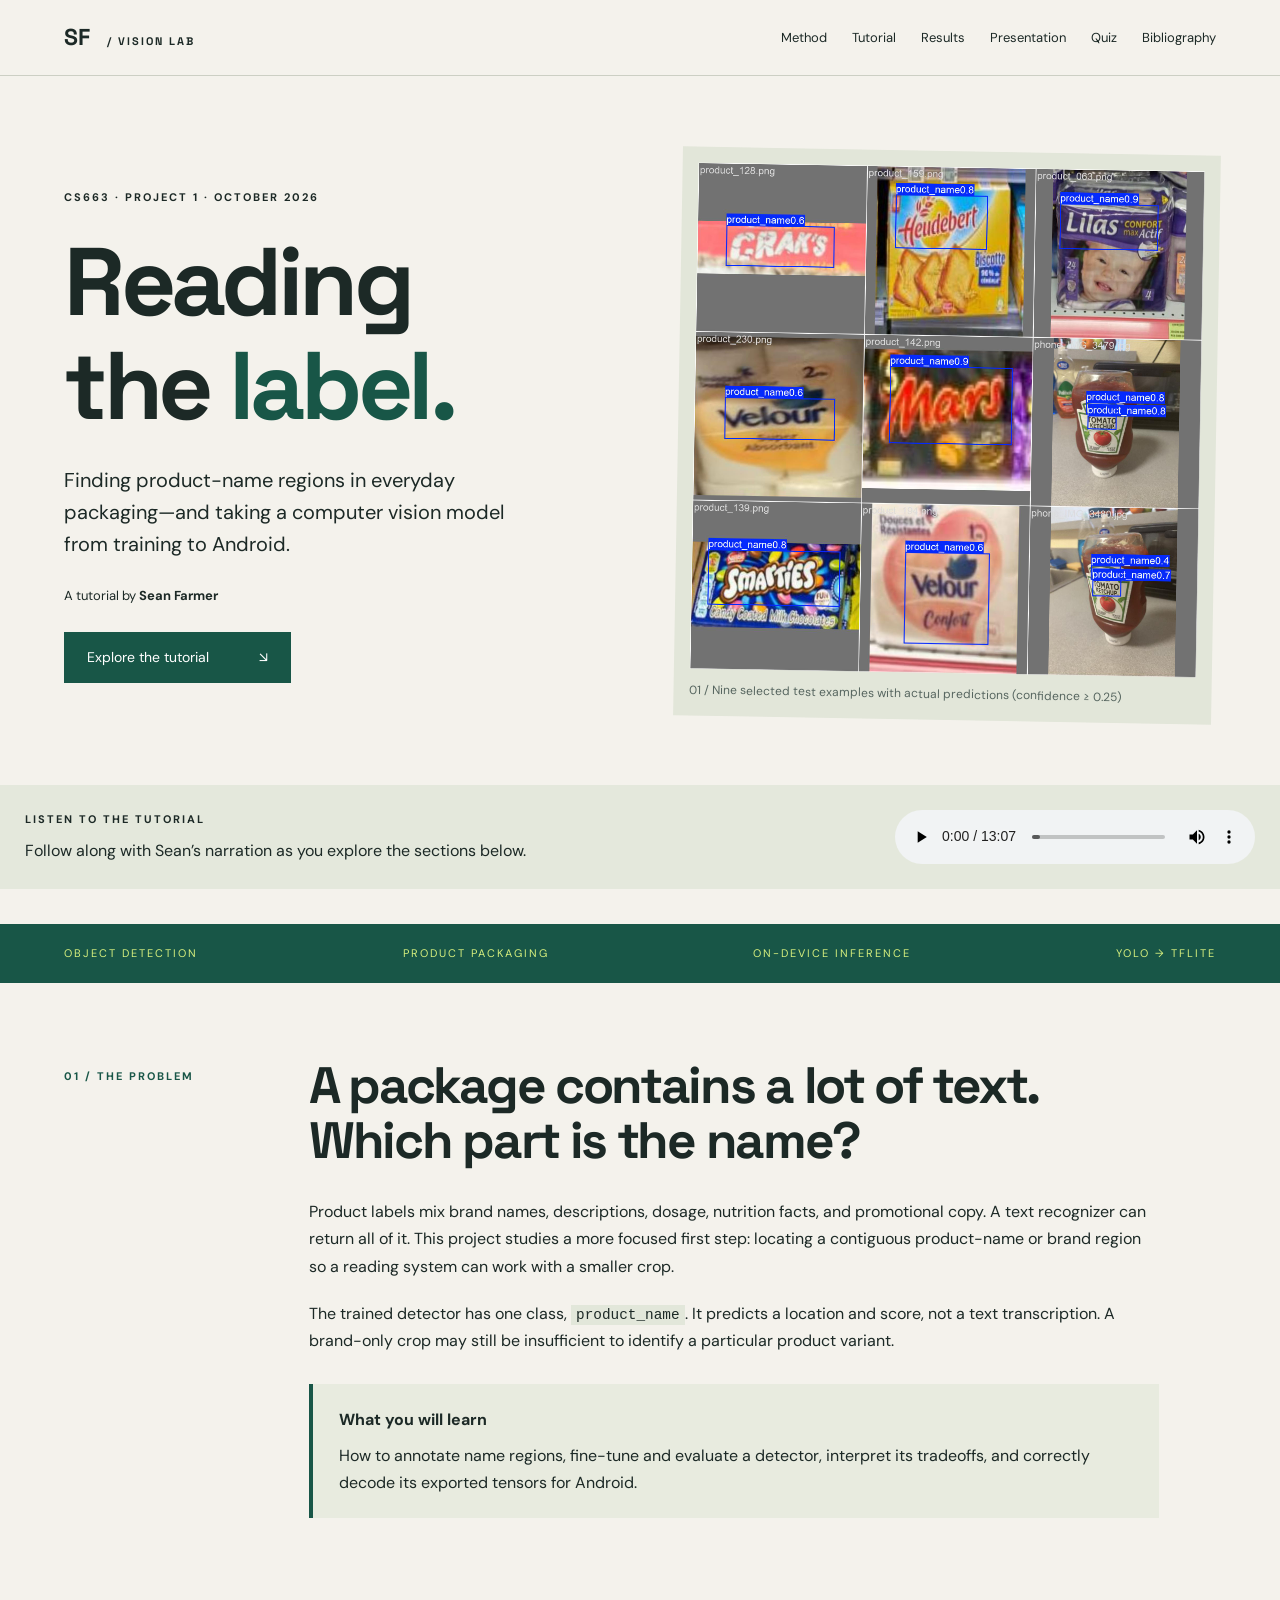
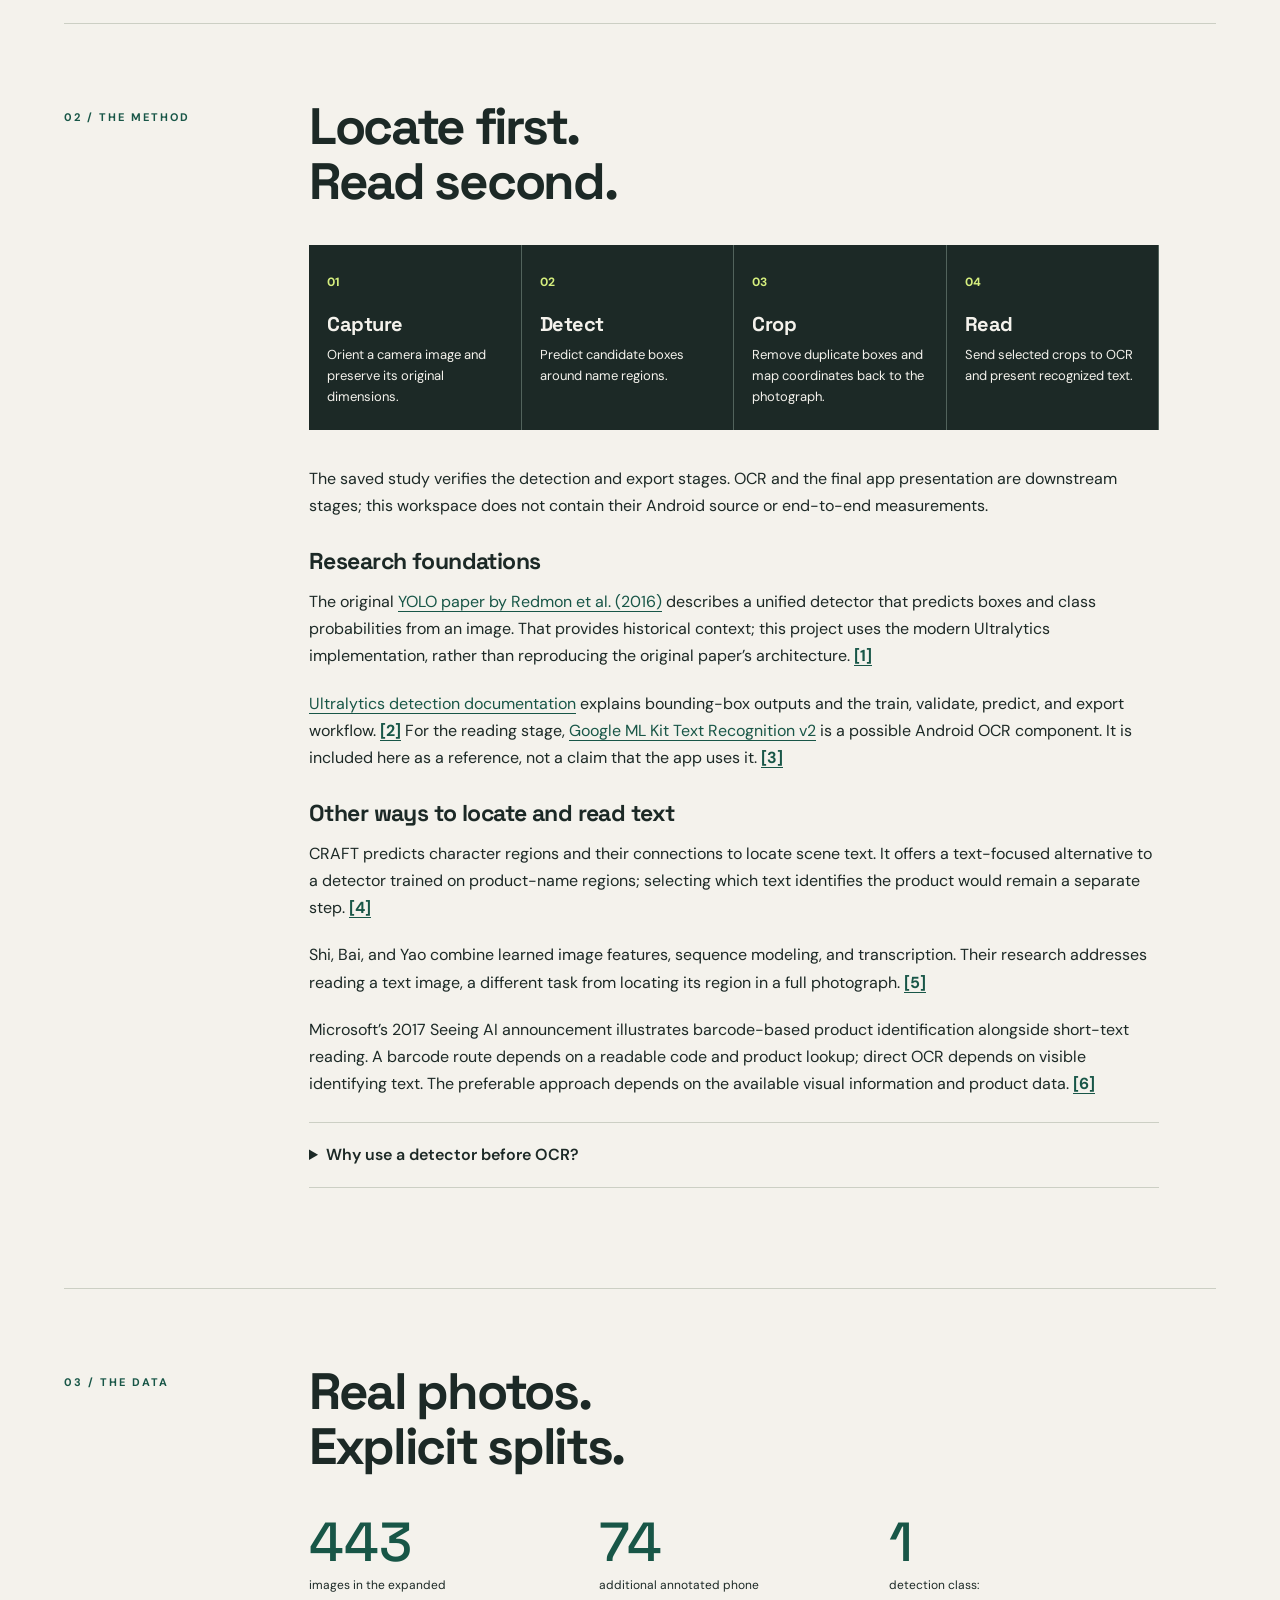
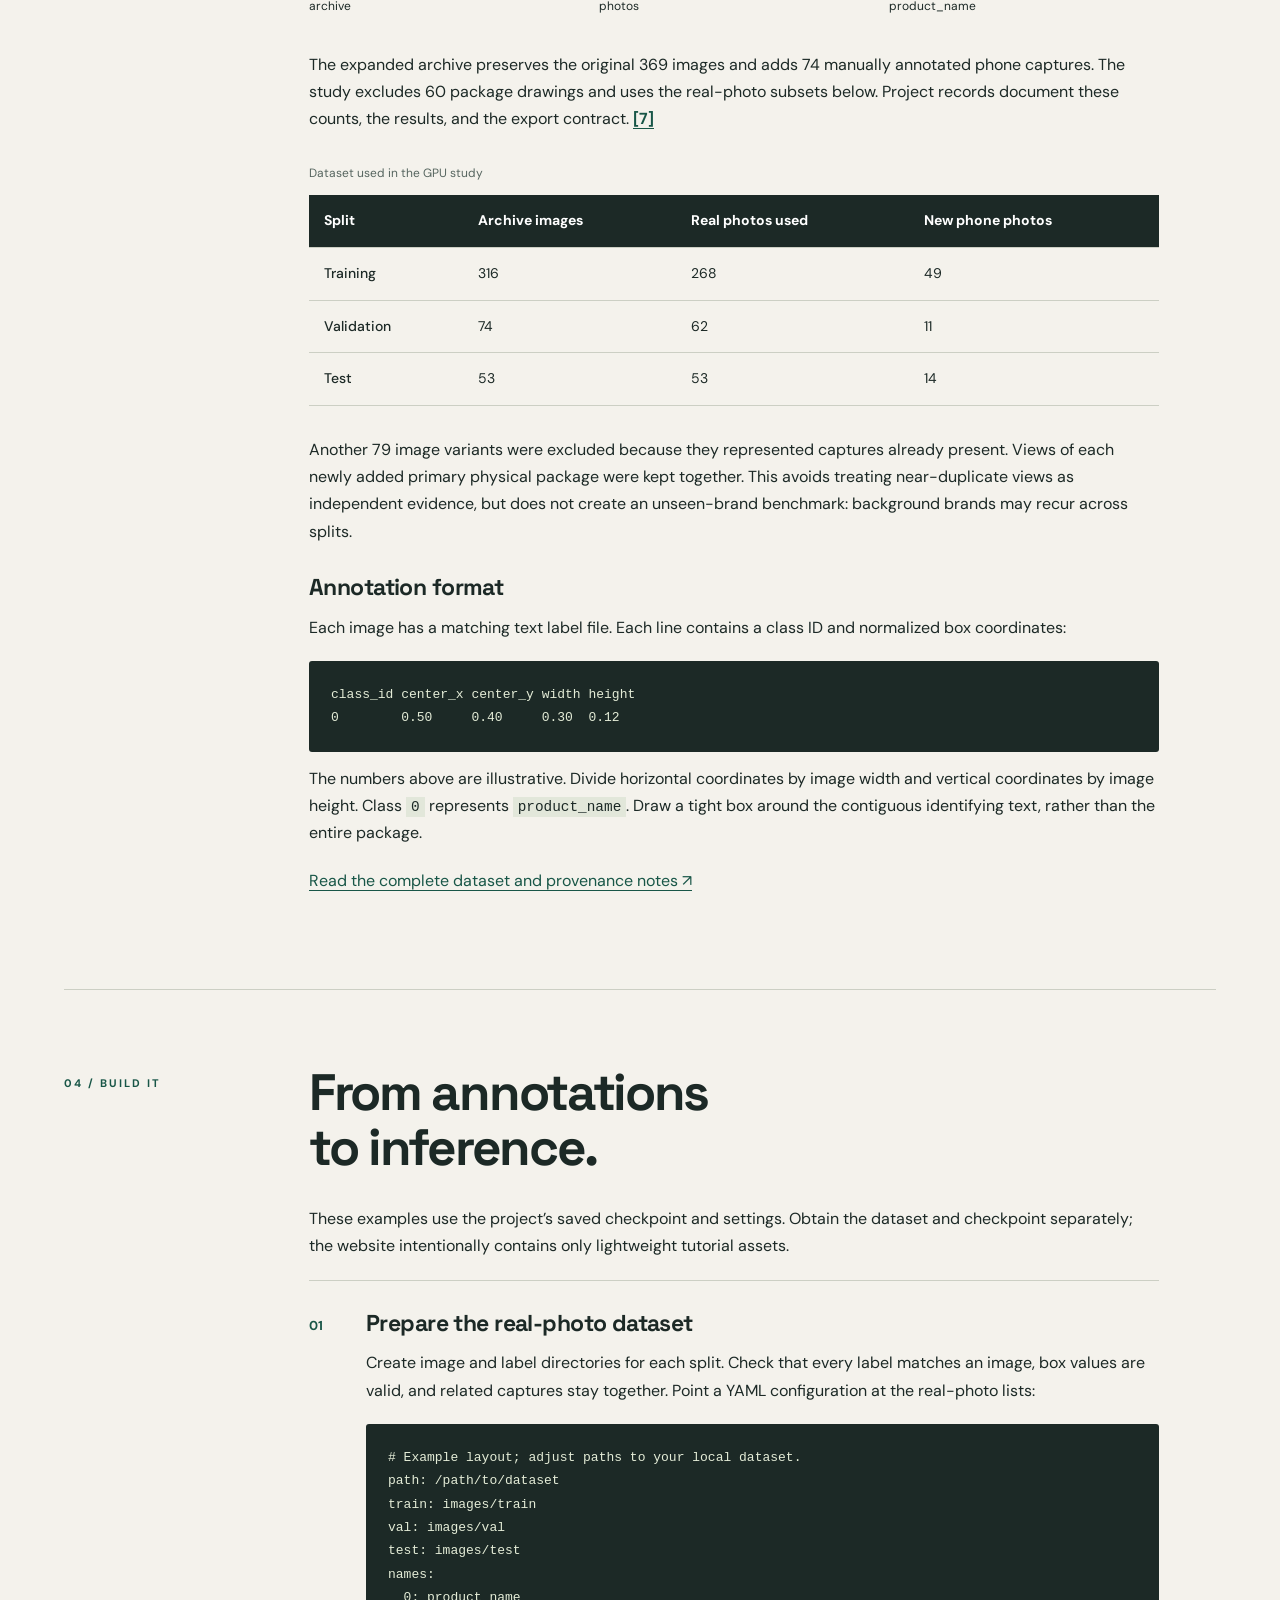
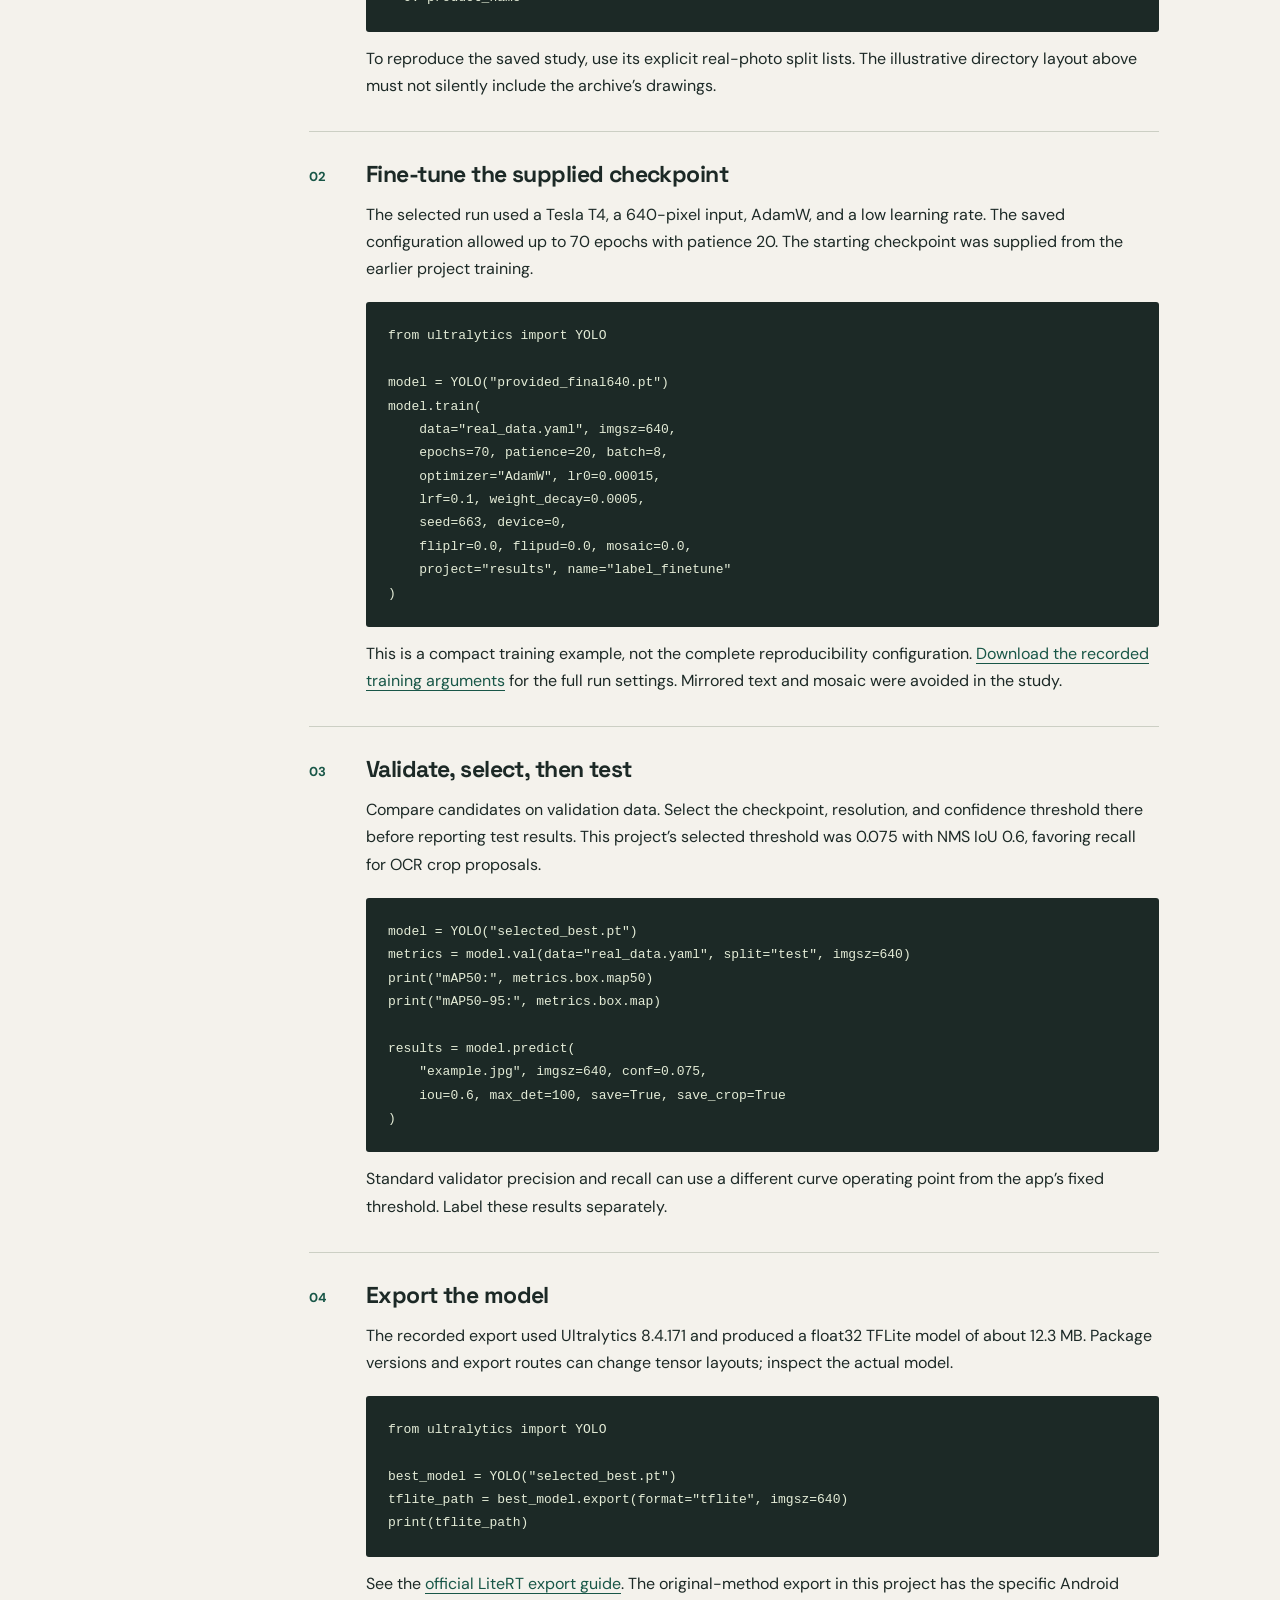
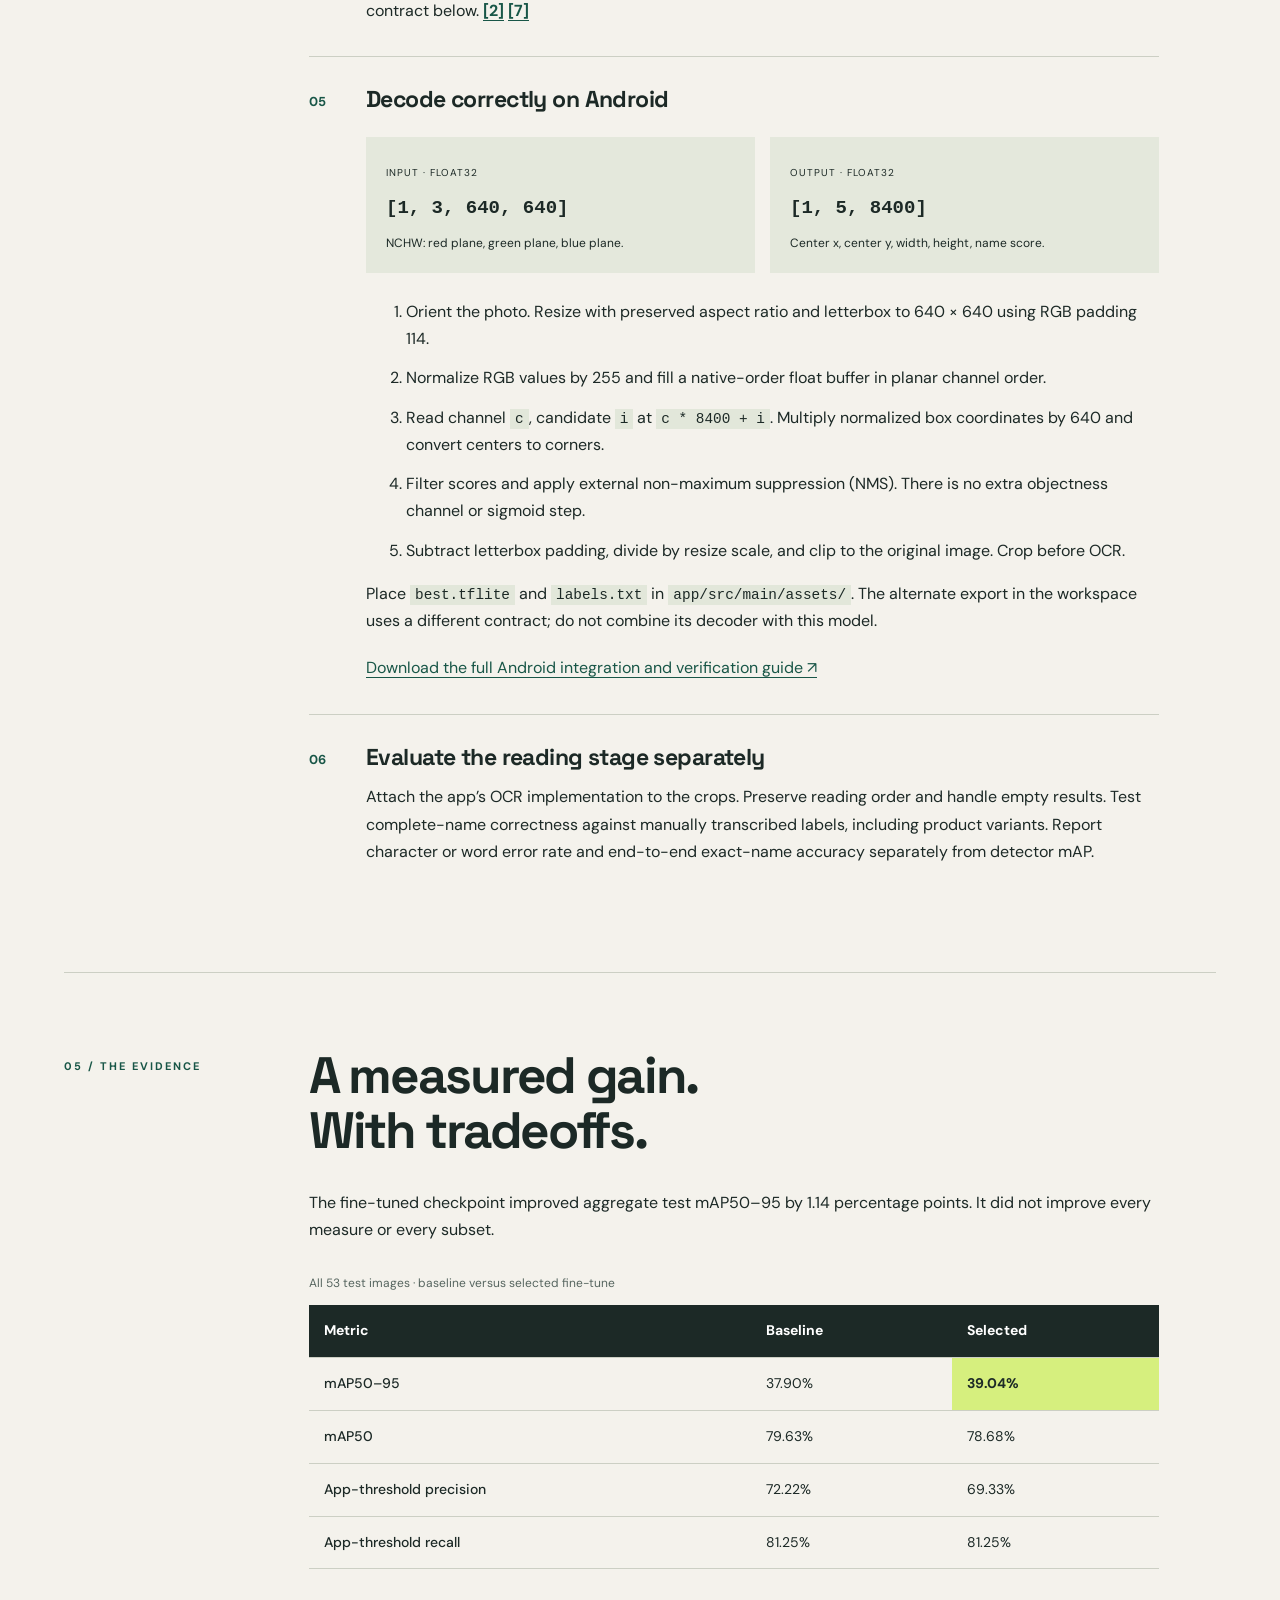
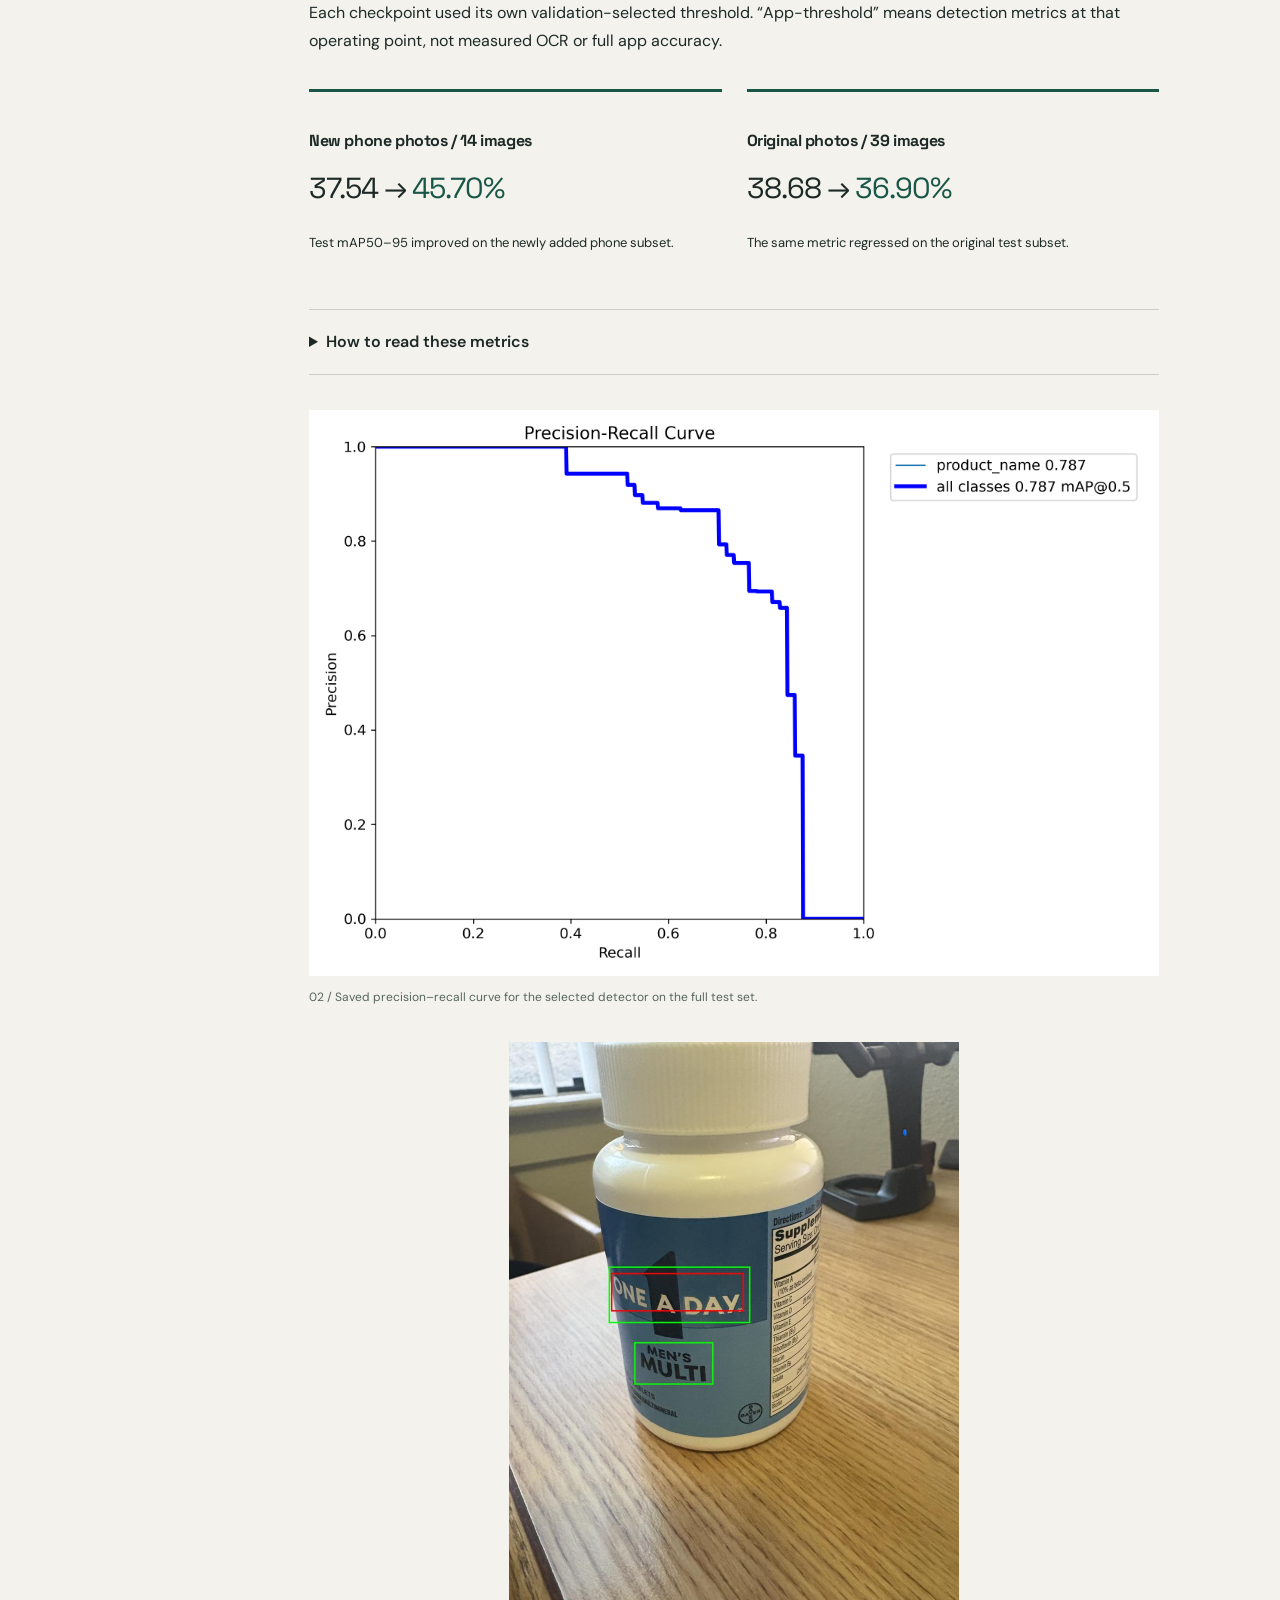
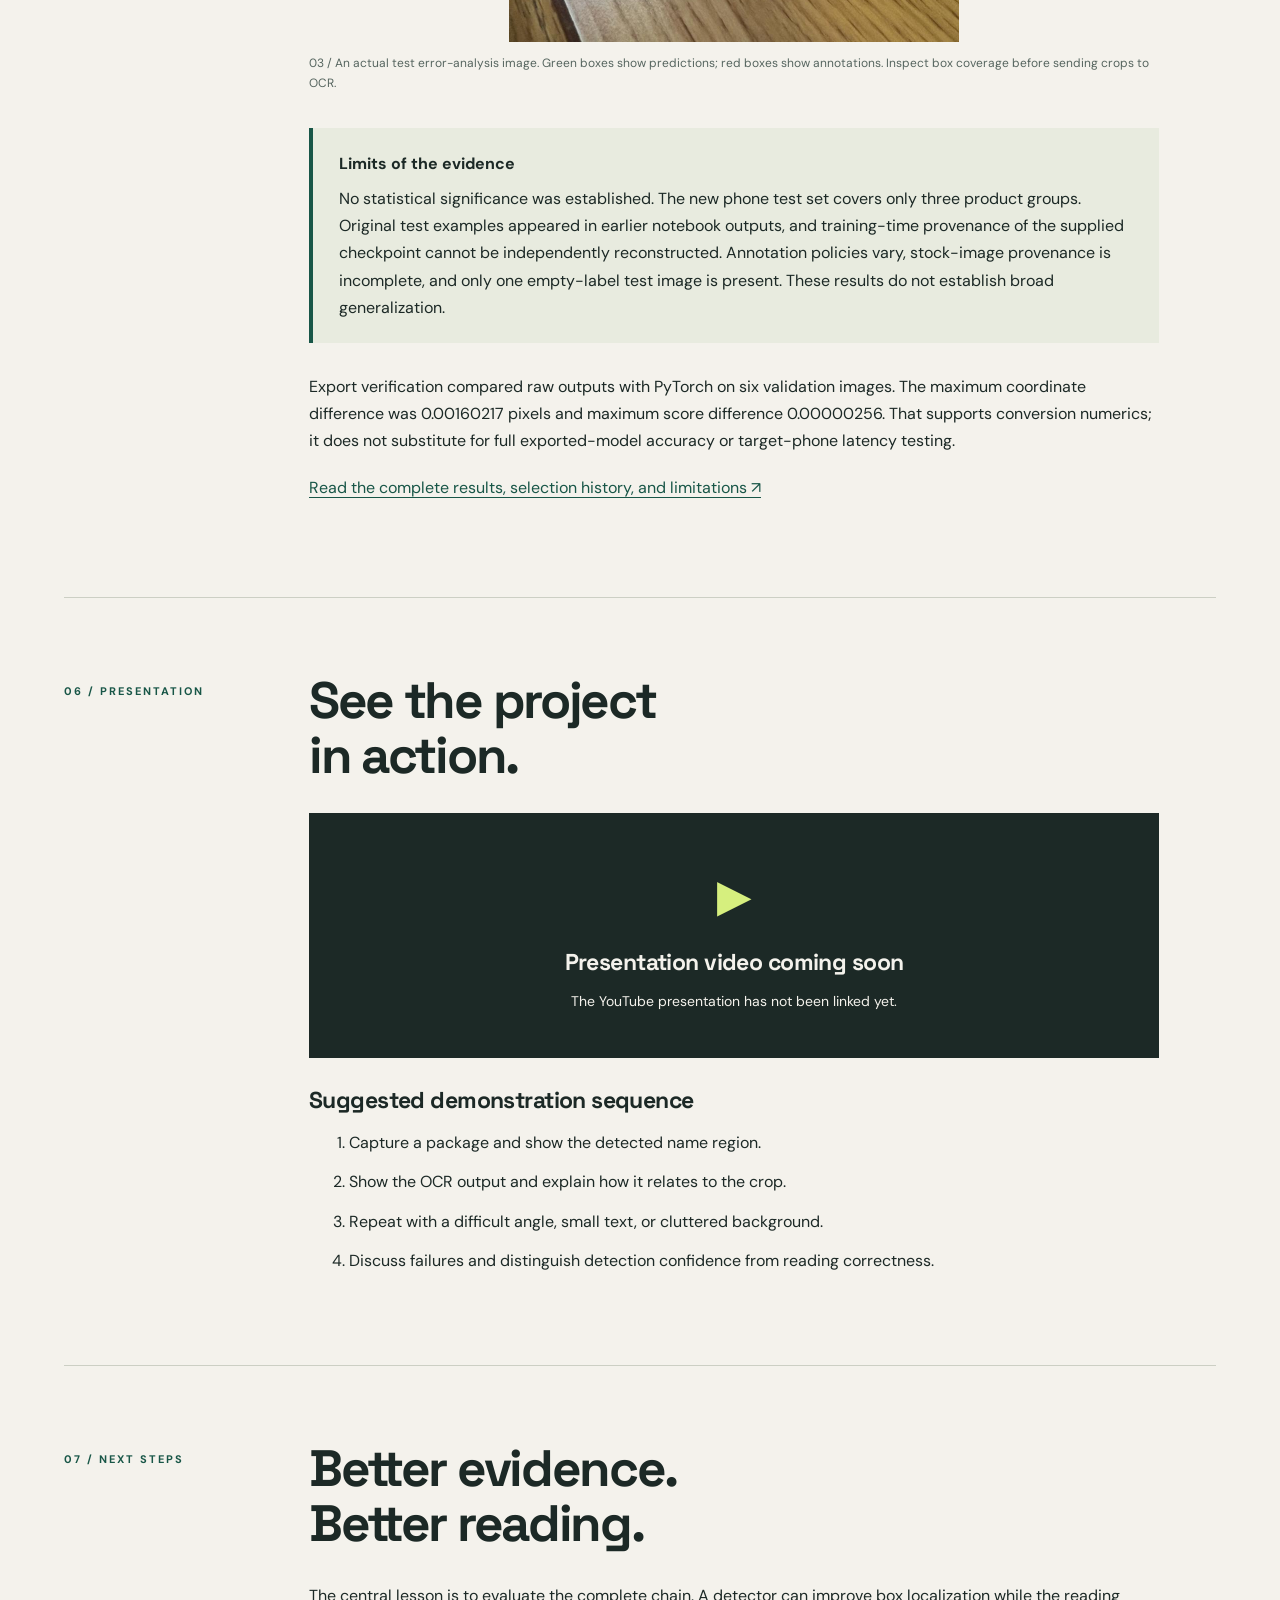
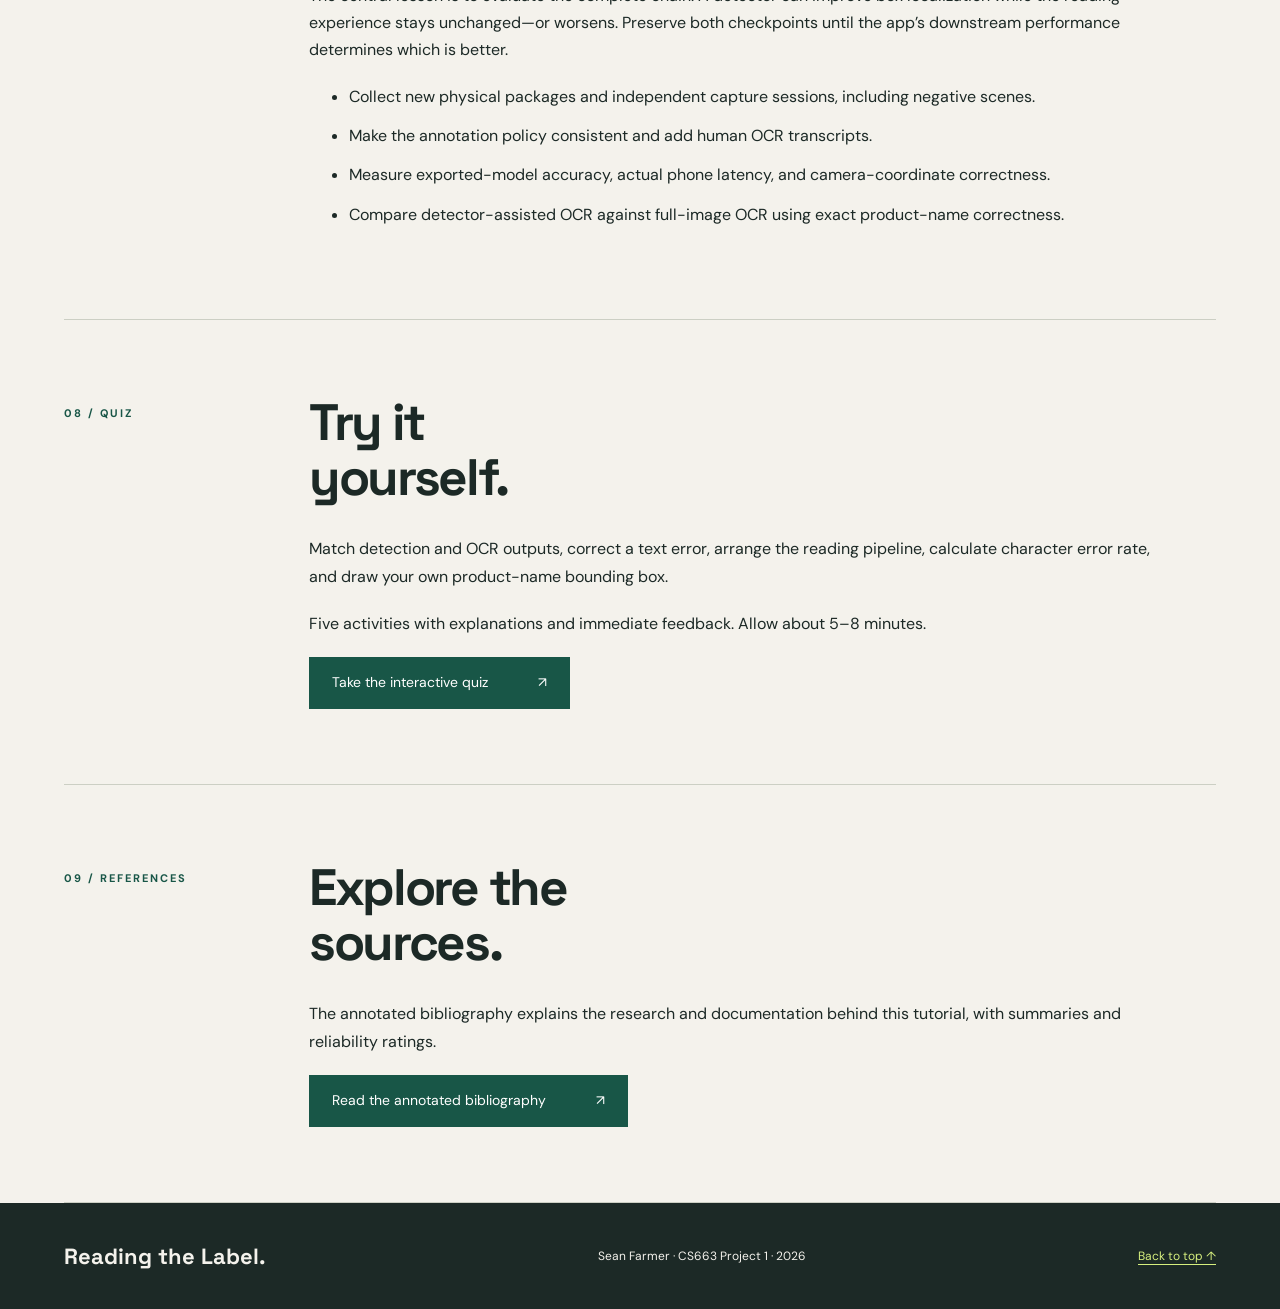
==== commit d14c51af: "Trim trailing narration silence after 13:07" ====
--- a/index.html
+++ b/index.html
@@ -6,7 +6,7 @@
 <header><a class="brand" href="#">SF<span> / VISION LAB</span></a><nav aria-label="Main navigation"><a href="#method">Method</a><a href="#tutorial">Tutorial</a><a href="#results">Results</a><a href="#presentation">Presentation</a><a href="#quiz">Quiz</a><a href="bibliography.html">Bibliography</a></nav></header>
 <main id="main">
 <section class="hero"><div><p class="eyebrow">CS663 · PROJECT 1 · OCTOBER 2026</p><h1>Reading<br>the <em>label.</em></h1><p class="lead">Finding product-name regions in everyday packaging—and taking a computer vision model from training to Android.</p><p class="byline">A tutorial by <strong>Sean Farmer</strong></p><a class="button" href="#tutorial">Explore the tutorial <span>↘</span></a></div><figure class="hero-image"><img src="assets/detections-nine.jpg" alt="Nine selected test photos with actual predicted product-name bounding boxes" width="1920" height="1920"><figcaption>01 / Nine selected test examples with actual predictions (confidence ≥ 0.25)</figcaption></figure></section>
-<div class="narration" aria-labelledby="narration-title"><div><p class="eyebrow" id="narration-title">LISTEN TO THE TUTORIAL</p><p>Follow along with Sean’s narration as you explore the sections below.</p></div><audio controls preload="metadata" aria-label="Main tutorial narration by Sean Farmer"><source src="assets/audio/tutorial-narration.mp3?v=2" type="audio/mpeg">Your browser does not support audio playback. <a href="assets/audio/tutorial-narration.mp3?v=2">Download the narration</a>.</audio></div>
+<div class="narration" aria-labelledby="narration-title"><div><p class="eyebrow" id="narration-title">LISTEN TO THE TUTORIAL</p><p>Follow along with Sean’s narration as you explore the sections below.</p></div><audio controls preload="metadata" aria-label="Main tutorial narration by Sean Farmer"><source src="assets/audio/tutorial-narration.mp3?v=3" type="audio/mpeg">Your browser does not support audio playback. <a href="assets/audio/tutorial-narration.mp3?v=3">Download the narration</a>.</audio></div>
 <div class="ribbon"><span>OBJECT DETECTION</span><span>PRODUCT PACKAGING</span><span>ON-DEVICE INFERENCE</span><span>YOLO → TFLITE</span></div>
 <section id="overview"><div class="section-label">01 / THE PROBLEM</div><div class="section-body"><h2>A package contains a lot of text.<br>Which part is the name?</h2><p>Product labels mix brand names, descriptions, dosage, nutrition facts, and promotional copy. A text recognizer can return all of it. This project studies a more focused first step: locating a contiguous product-name or brand region so a reading system can work with a smaller crop.</p><p>The trained detector has one class, <code>product_name</code>. It predicts a location and score, not a text transcription. A brand-only crop may still be insufficient to identify a particular product variant.</p><aside><strong>What you will learn</strong><p>How to annotate name regions, fine-tune and evaluate a detector, interpret its tradeoffs, and correctly decode its exported tensors for Android.</p></aside></div></section>
 <section id="method"><div class="section-label">02 / THE METHOD</div><div class="section-body"><h2>Locate first.<br>Read second.</h2><div class="pipeline"><div><b>01</b><h3>Capture</h3><p>Orient a camera image and preserve its original dimensions.</p></div><div><b>02</b><h3>Detect</h3><p>Predict candidate boxes around name regions.</p></div><div><b>03</b><h3>Crop</h3><p>Remove duplicate boxes and map coordinates back to the photograph.</p></div><div><b>04</b><h3>Read</h3><p>Send selected crops to OCR and present recognized text.</p></div></div><p>The saved study verifies the detection and export stages. OCR and the final app presentation are downstream stages; this workspace does not contain their Android source or end-to-end measurements.</p><h3>Research foundations</h3><p>The original <a href="https://arxiv.org/abs/1506.02640">YOLO paper by Redmon et al. (2016)</a> describes a unified detector that predicts boxes and class probabilities from an image. That provides historical context; this project uses the modern Ultralytics implementation, rather than reproducing the original paper’s architecture. <a class="citation" href="bibliography.html#ref-1">[1]</a></p><p><a href="https://docs.ultralytics.com/tasks/detect/">Ultralytics detection documentation</a> explains bounding-box outputs and the train, validate, predict, and export workflow. <a class="citation" href="bibliography.html#ref-2">[2]</a> For the reading stage, <a href="https://developers.google.com/ml-kit/vision/text-recognition/v2">Google ML Kit Text Recognition v2</a> is a possible Android OCR component. It is included here as a reference, not a claim that the app uses it. <a class="citation" href="bibliography.html#ref-3">[3]</a></p><h3>Other ways to locate and read text</h3><p>CRAFT predicts character regions and their connections to locate scene text. It offers a text-focused alternative to a detector trained on product-name regions; selecting which text identifies the product would remain a separate step. <a class="citation" href="bibliography.html#ref-4">[4]</a></p><p>Shi, Bai, and Yao combine learned image features, sequence modeling, and transcription. Their research addresses reading a text image, a different task from locating its region in a full photograph. <a class="citation" href="bibliography.html#ref-5">[5]</a></p><p>Microsoft’s 2017 Seeing AI announcement illustrates barcode-based product identification alongside short-text reading. A barcode route depends on a readable code and product lookup; direct OCR depends on visible identifying text. The preferable approach depends on the available visual information and product data. <a class="citation" href="bibliography.html#ref-6">[6]</a></p><details><summary>Why use a detector before OCR?</summary><p>A targeted crop can reduce unrelated text entering the reading stage. But a missed or clipped name region removes information OCR needs. Compare this approach with full-image OCR on the same photographs before claiming that it improves reading accuracy.</p></details></div></section>
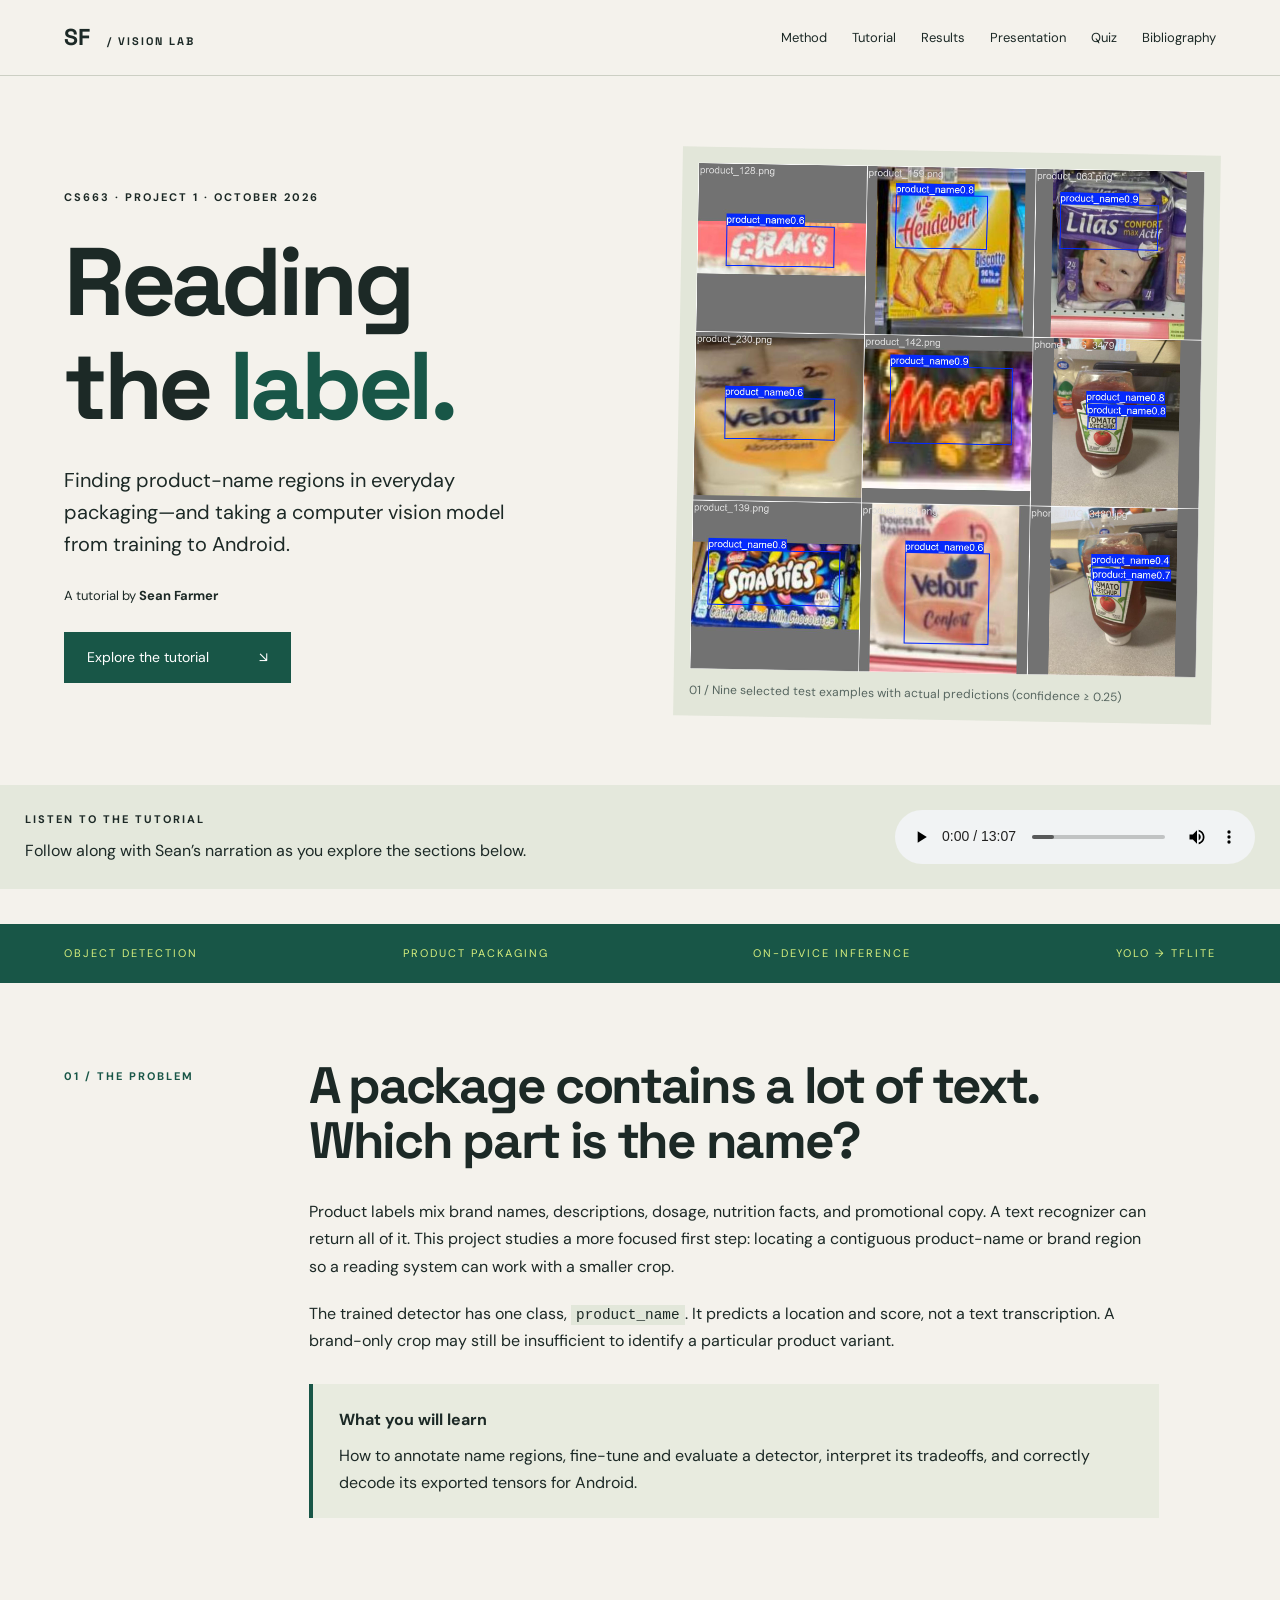
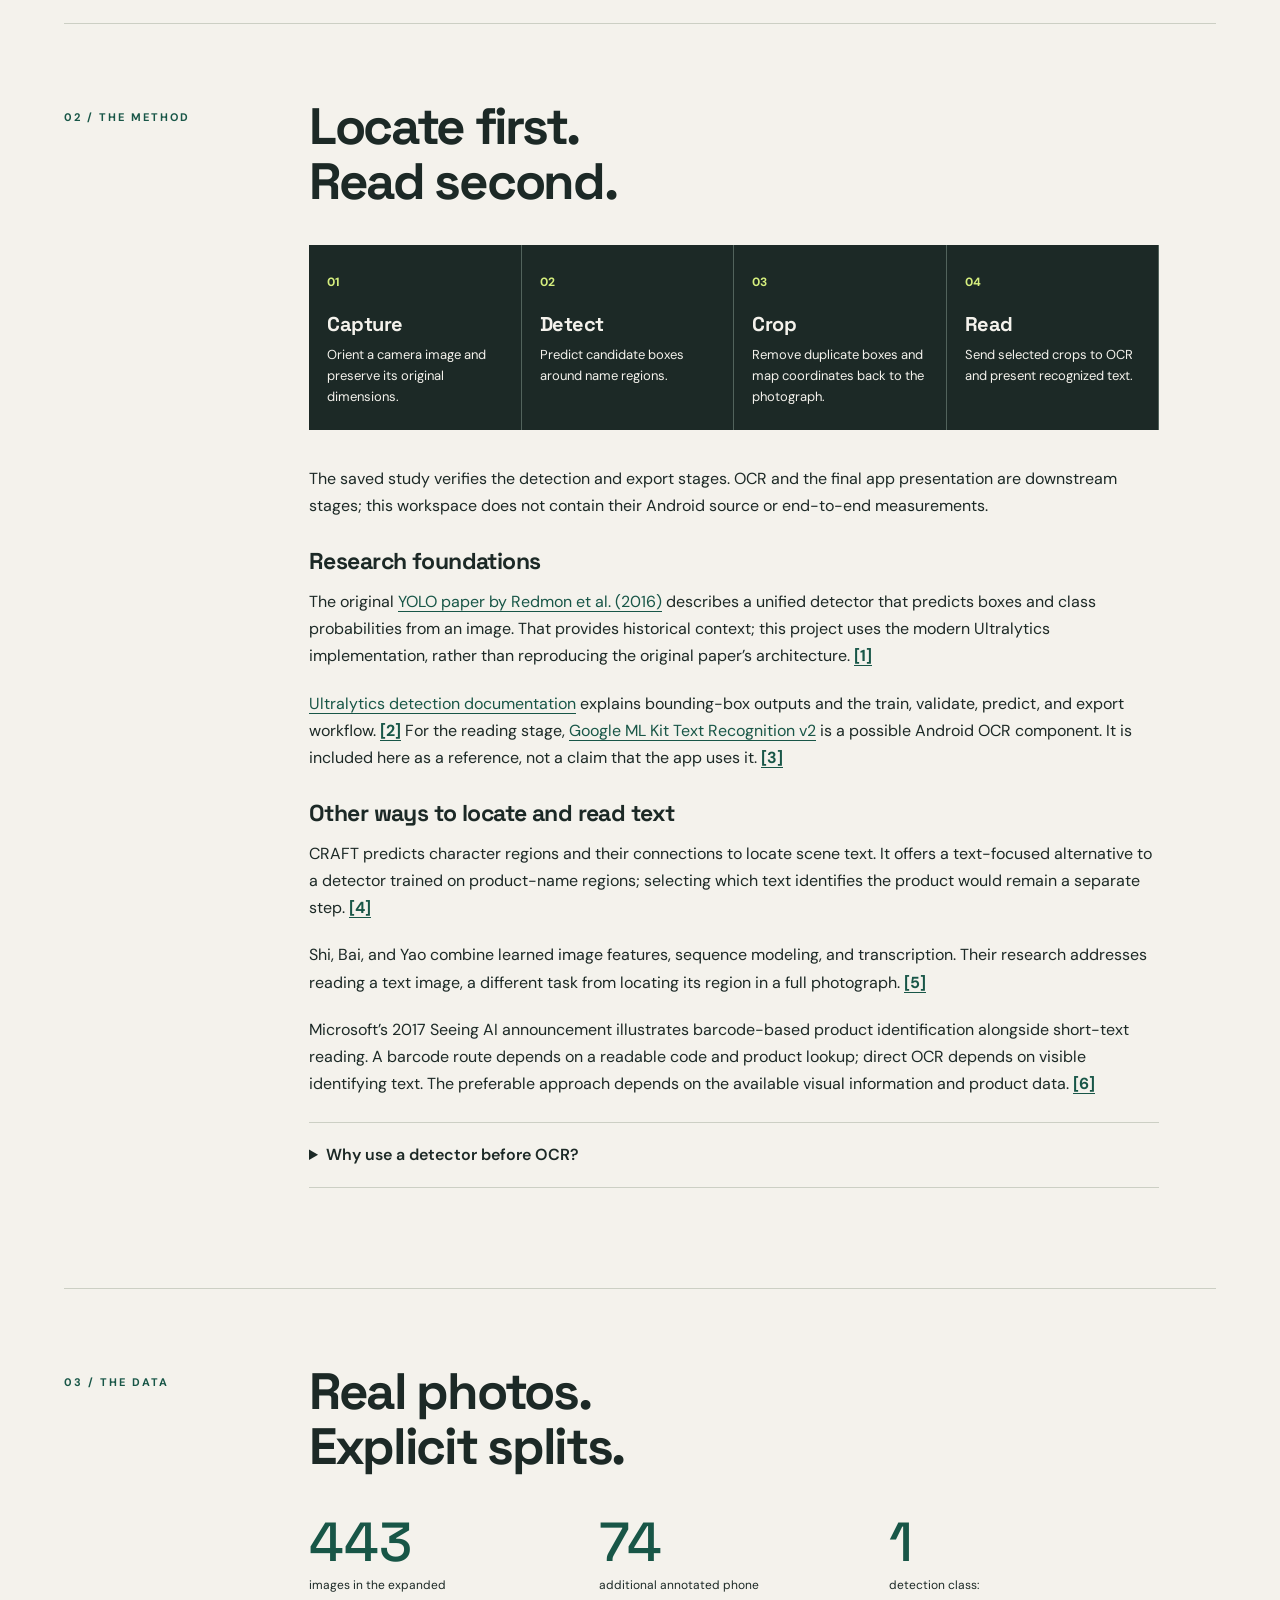
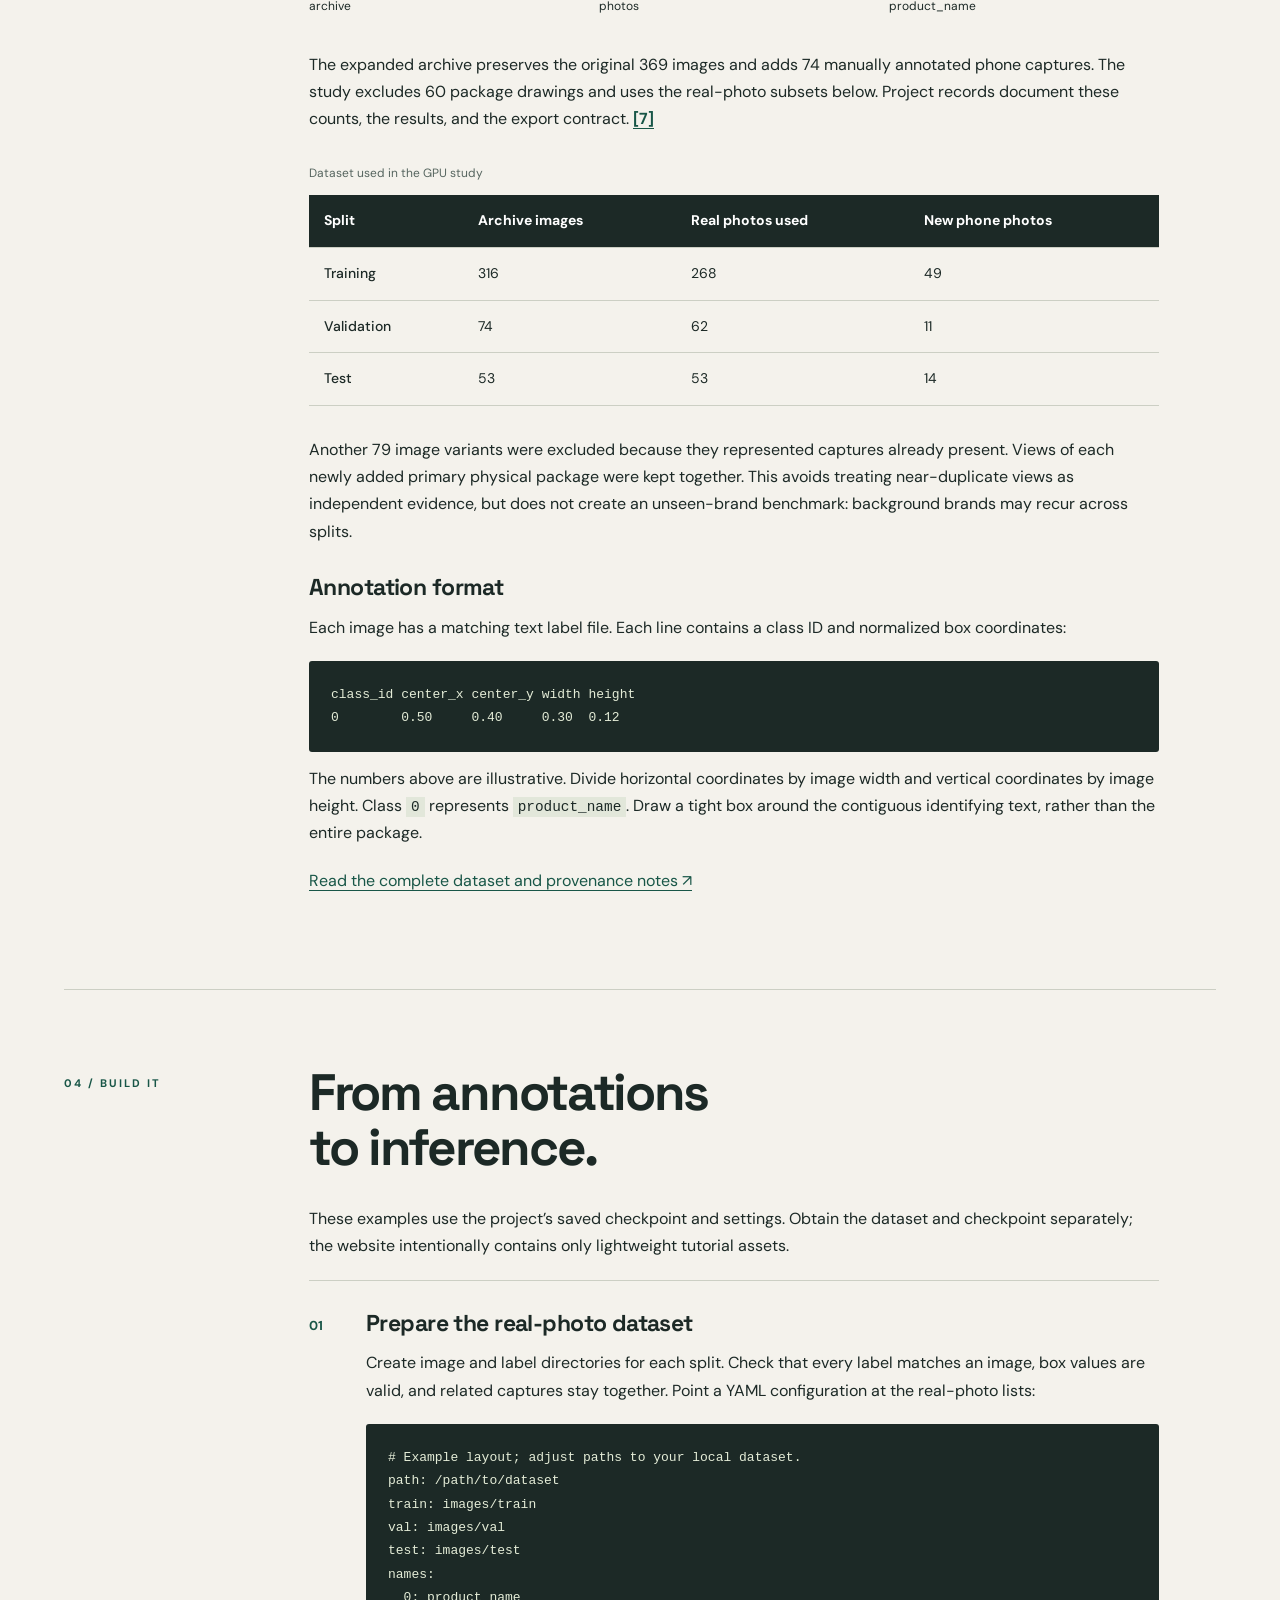
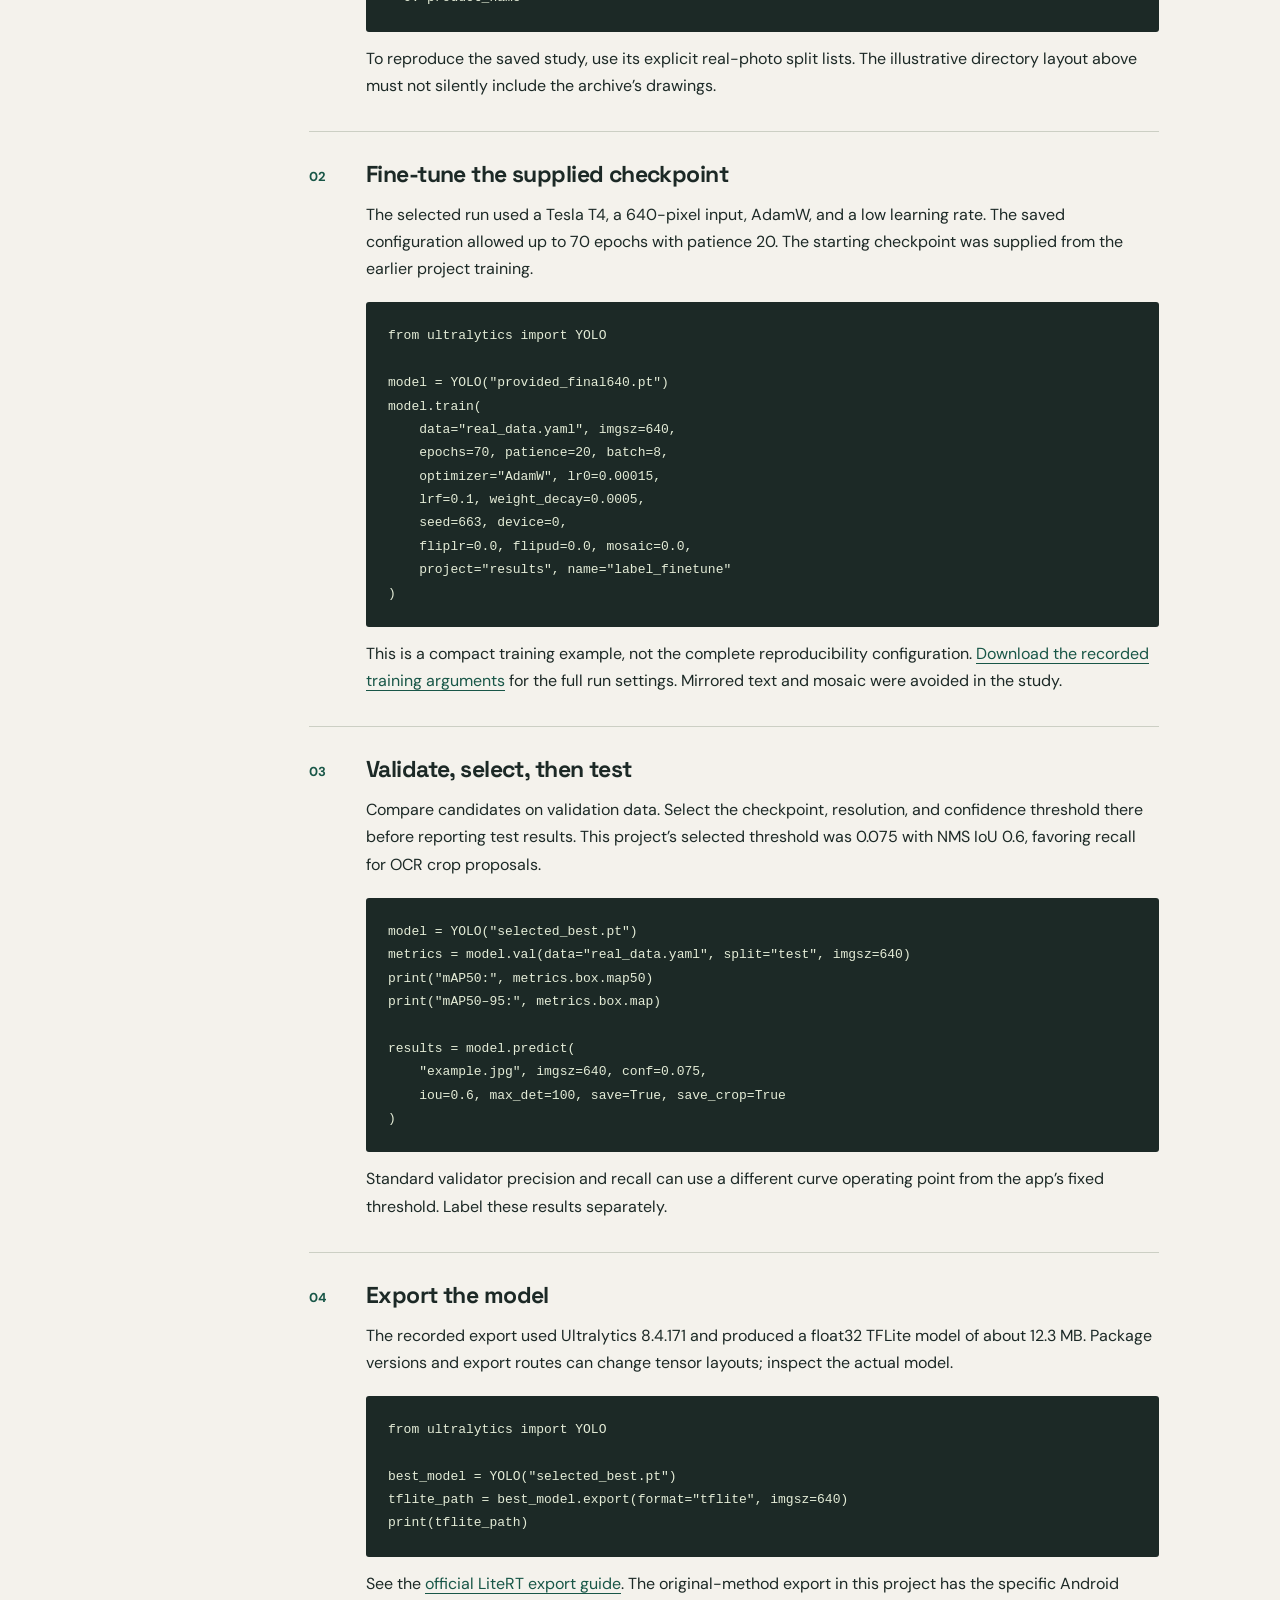
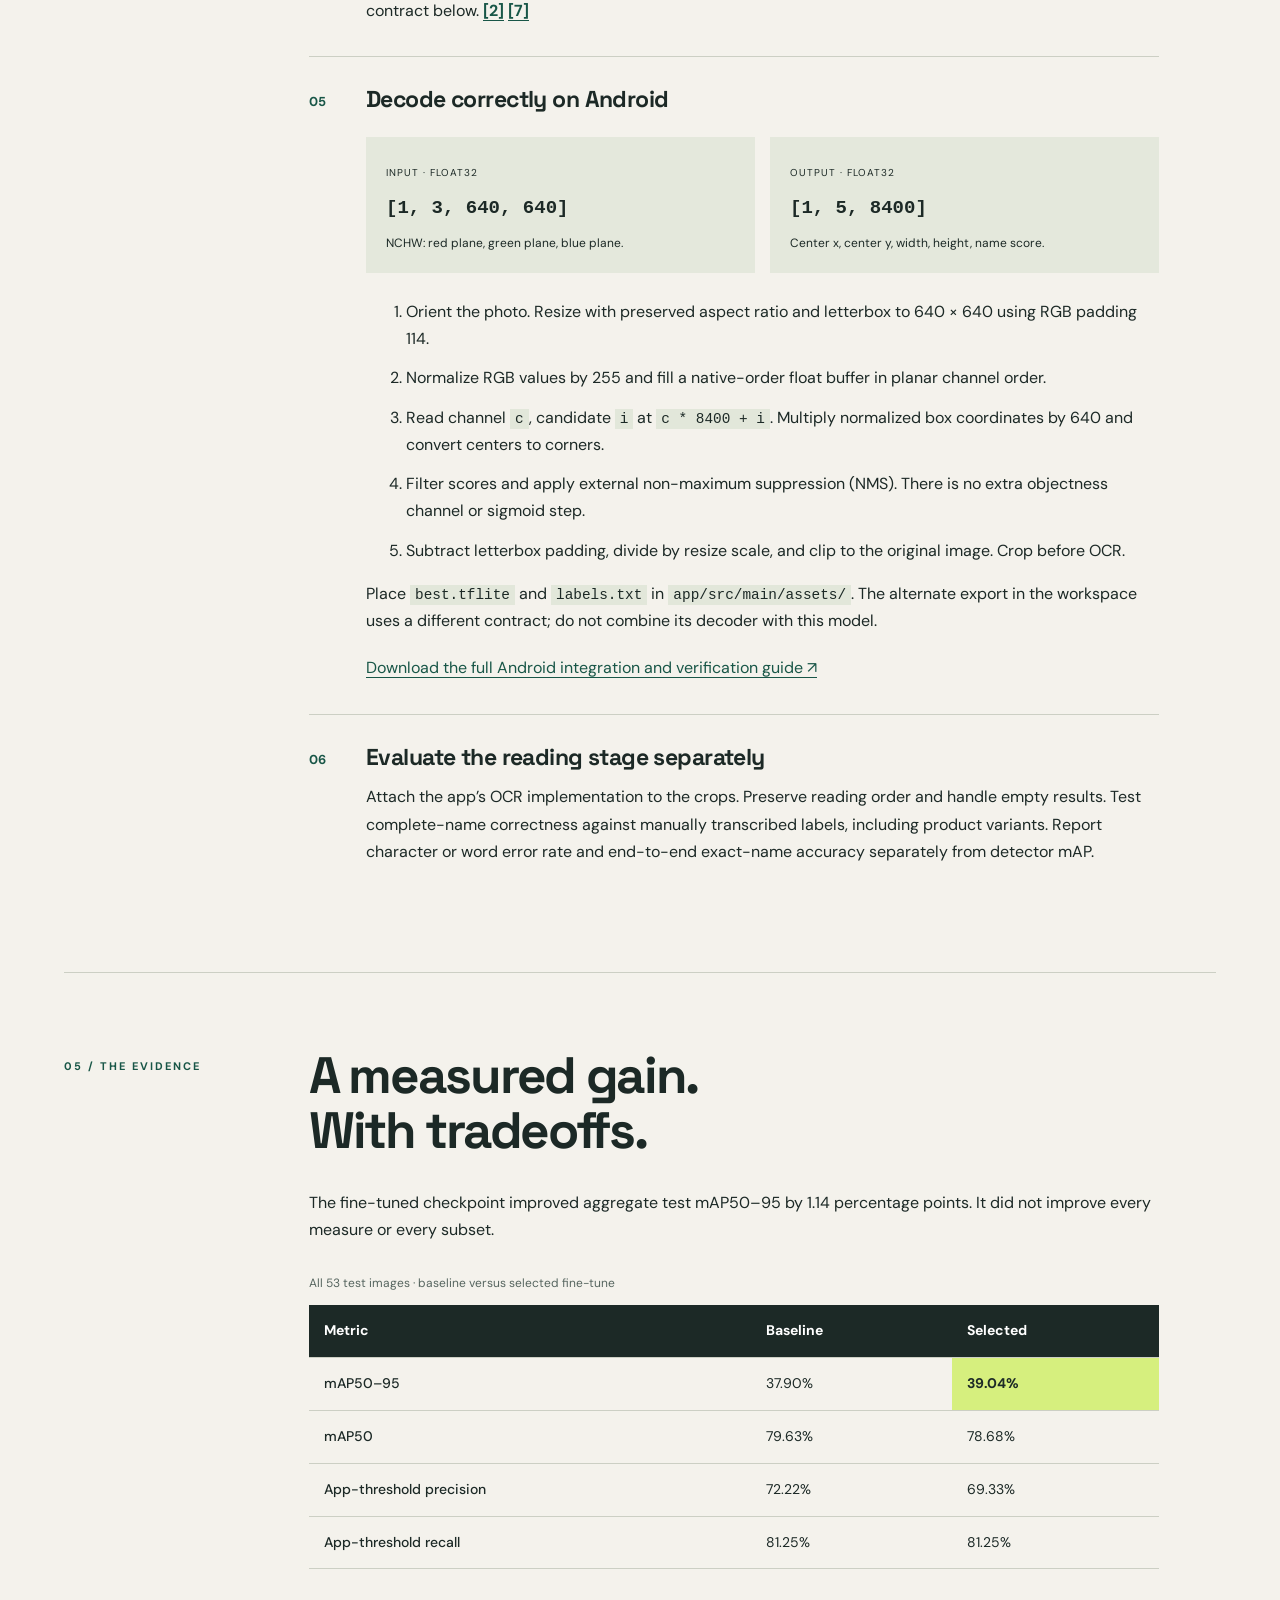
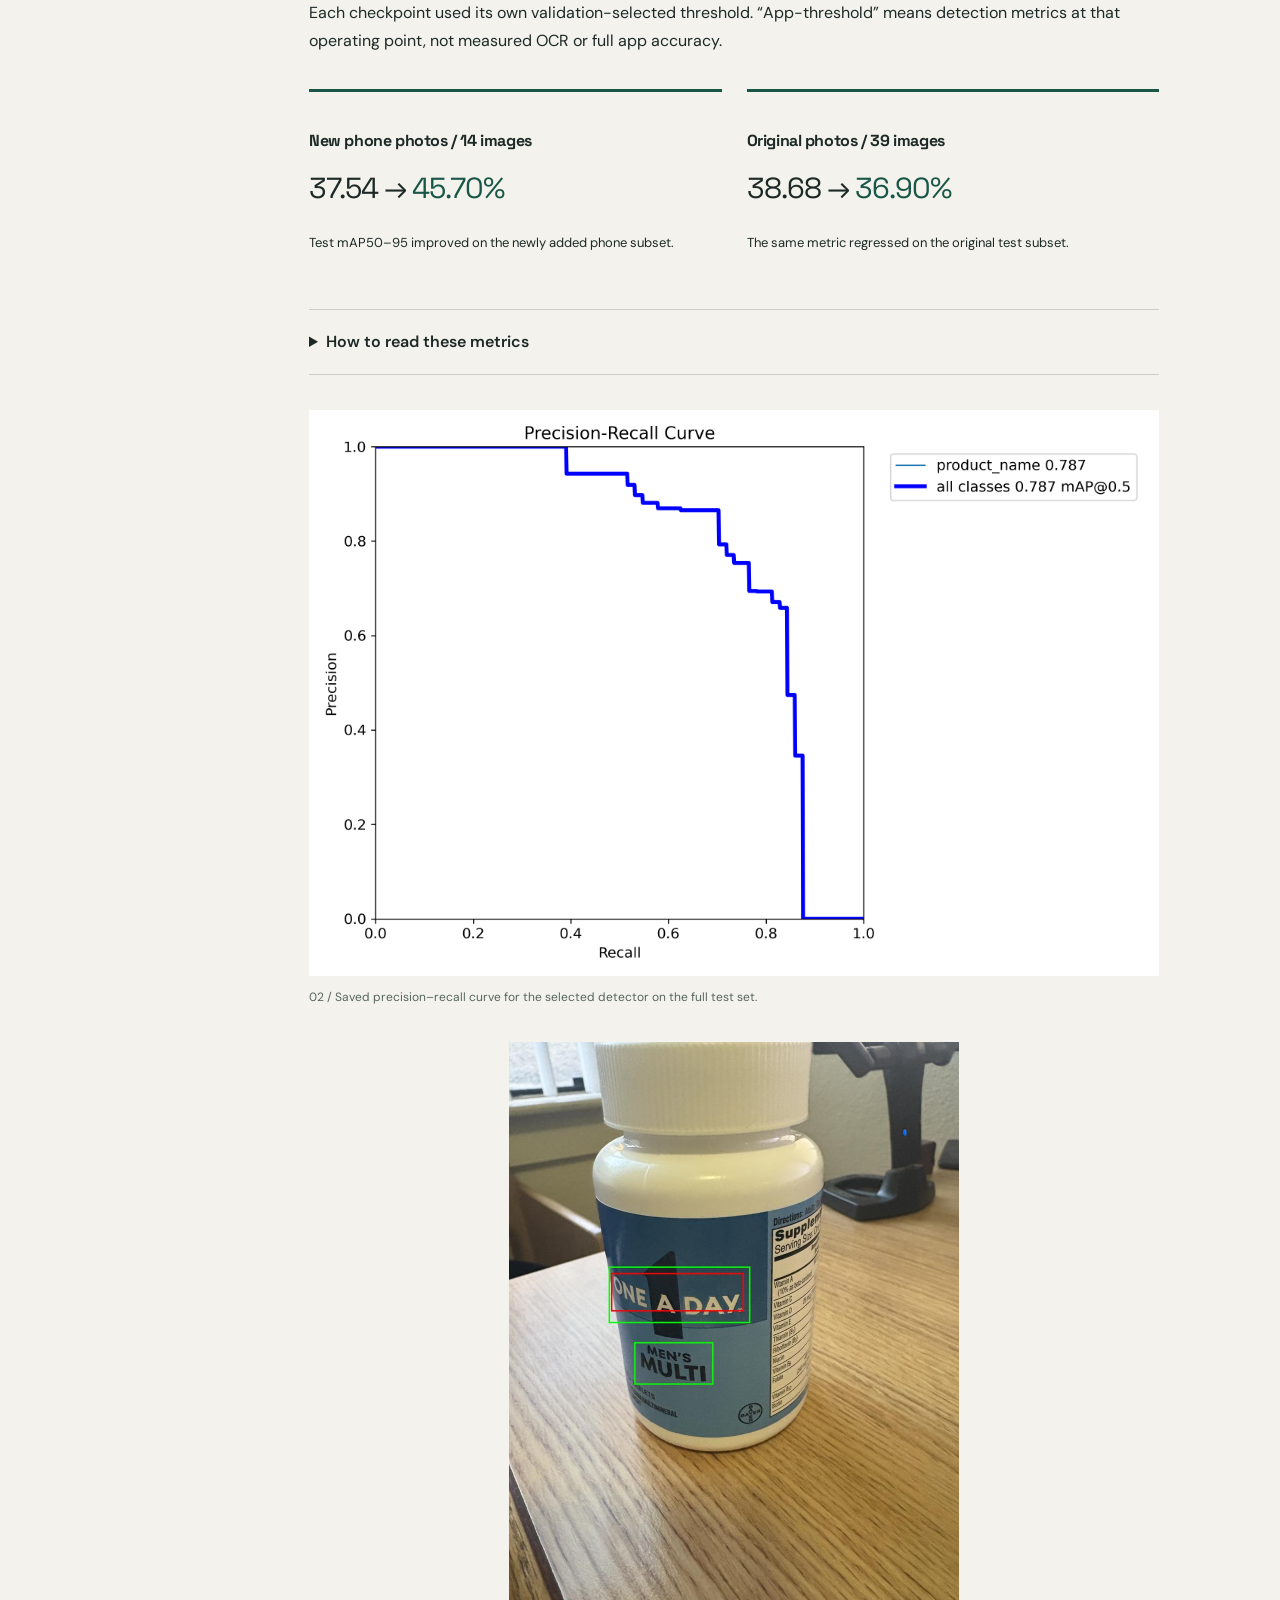
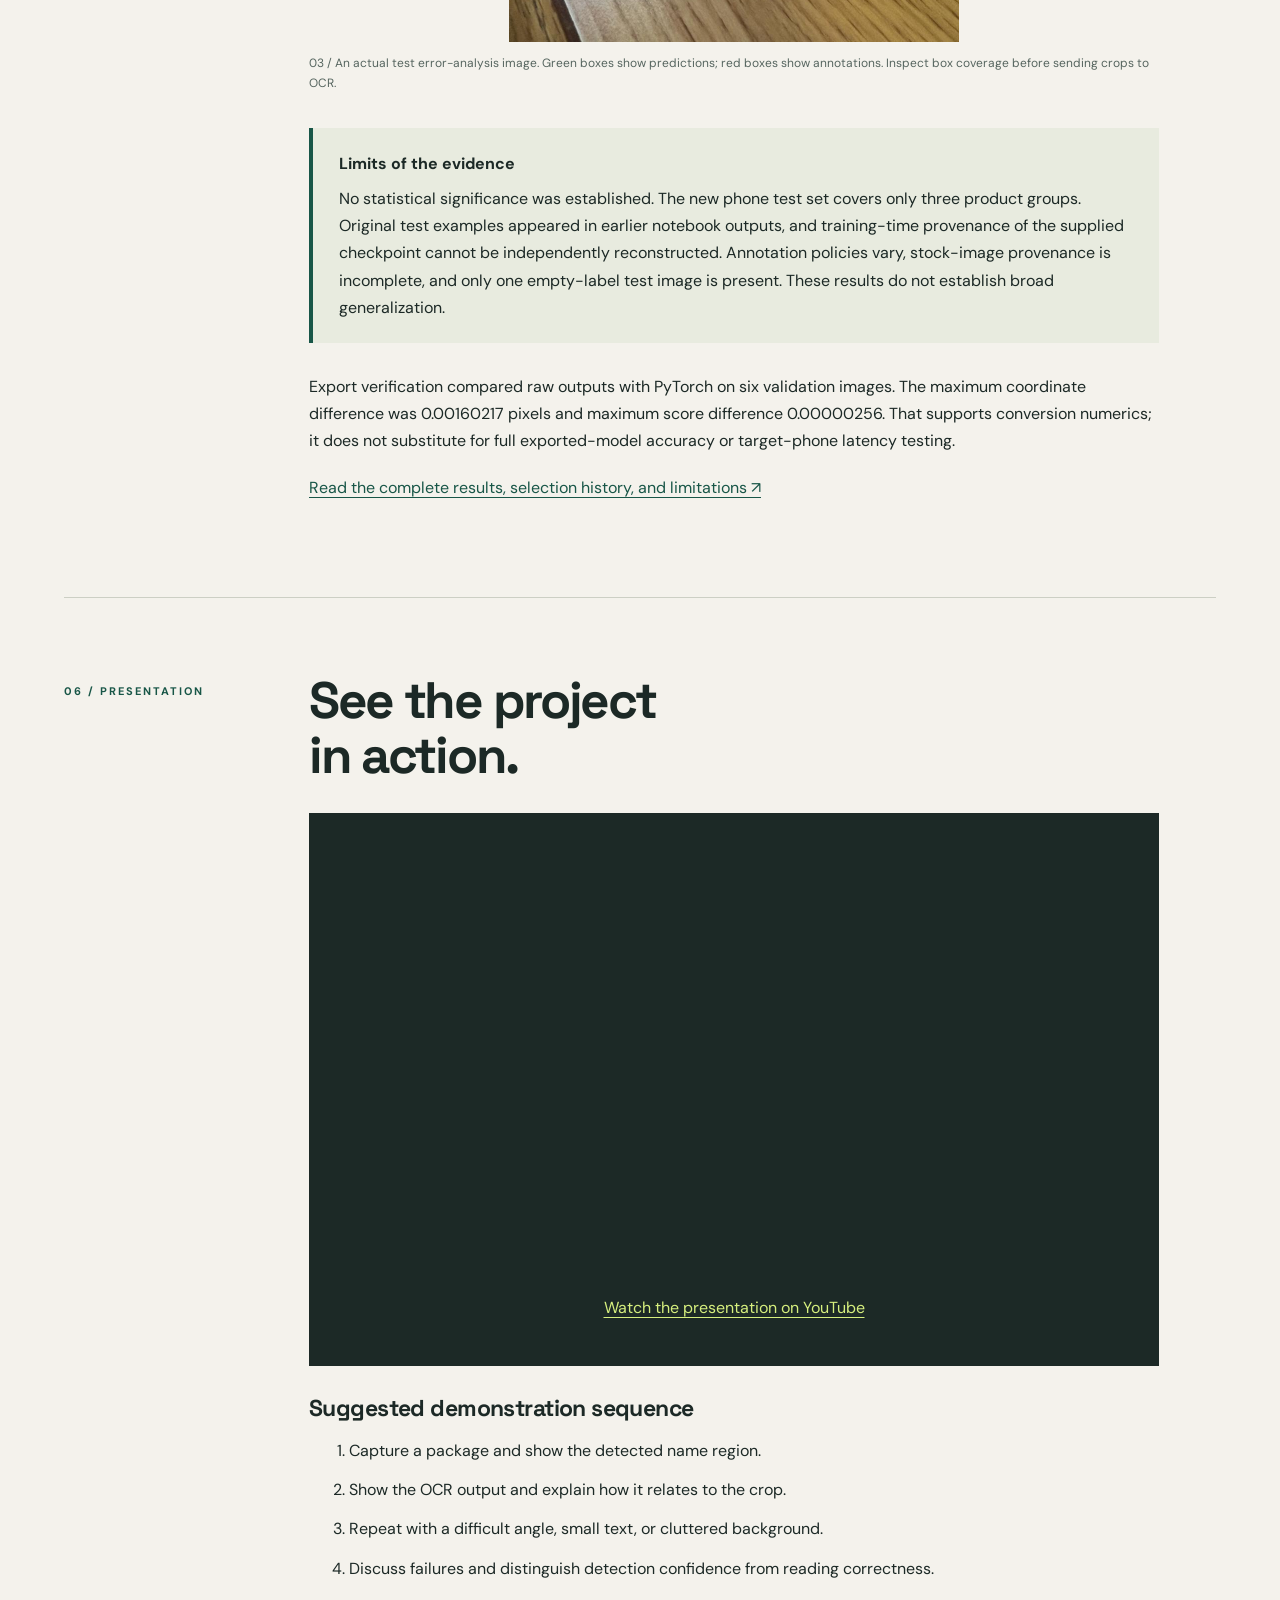
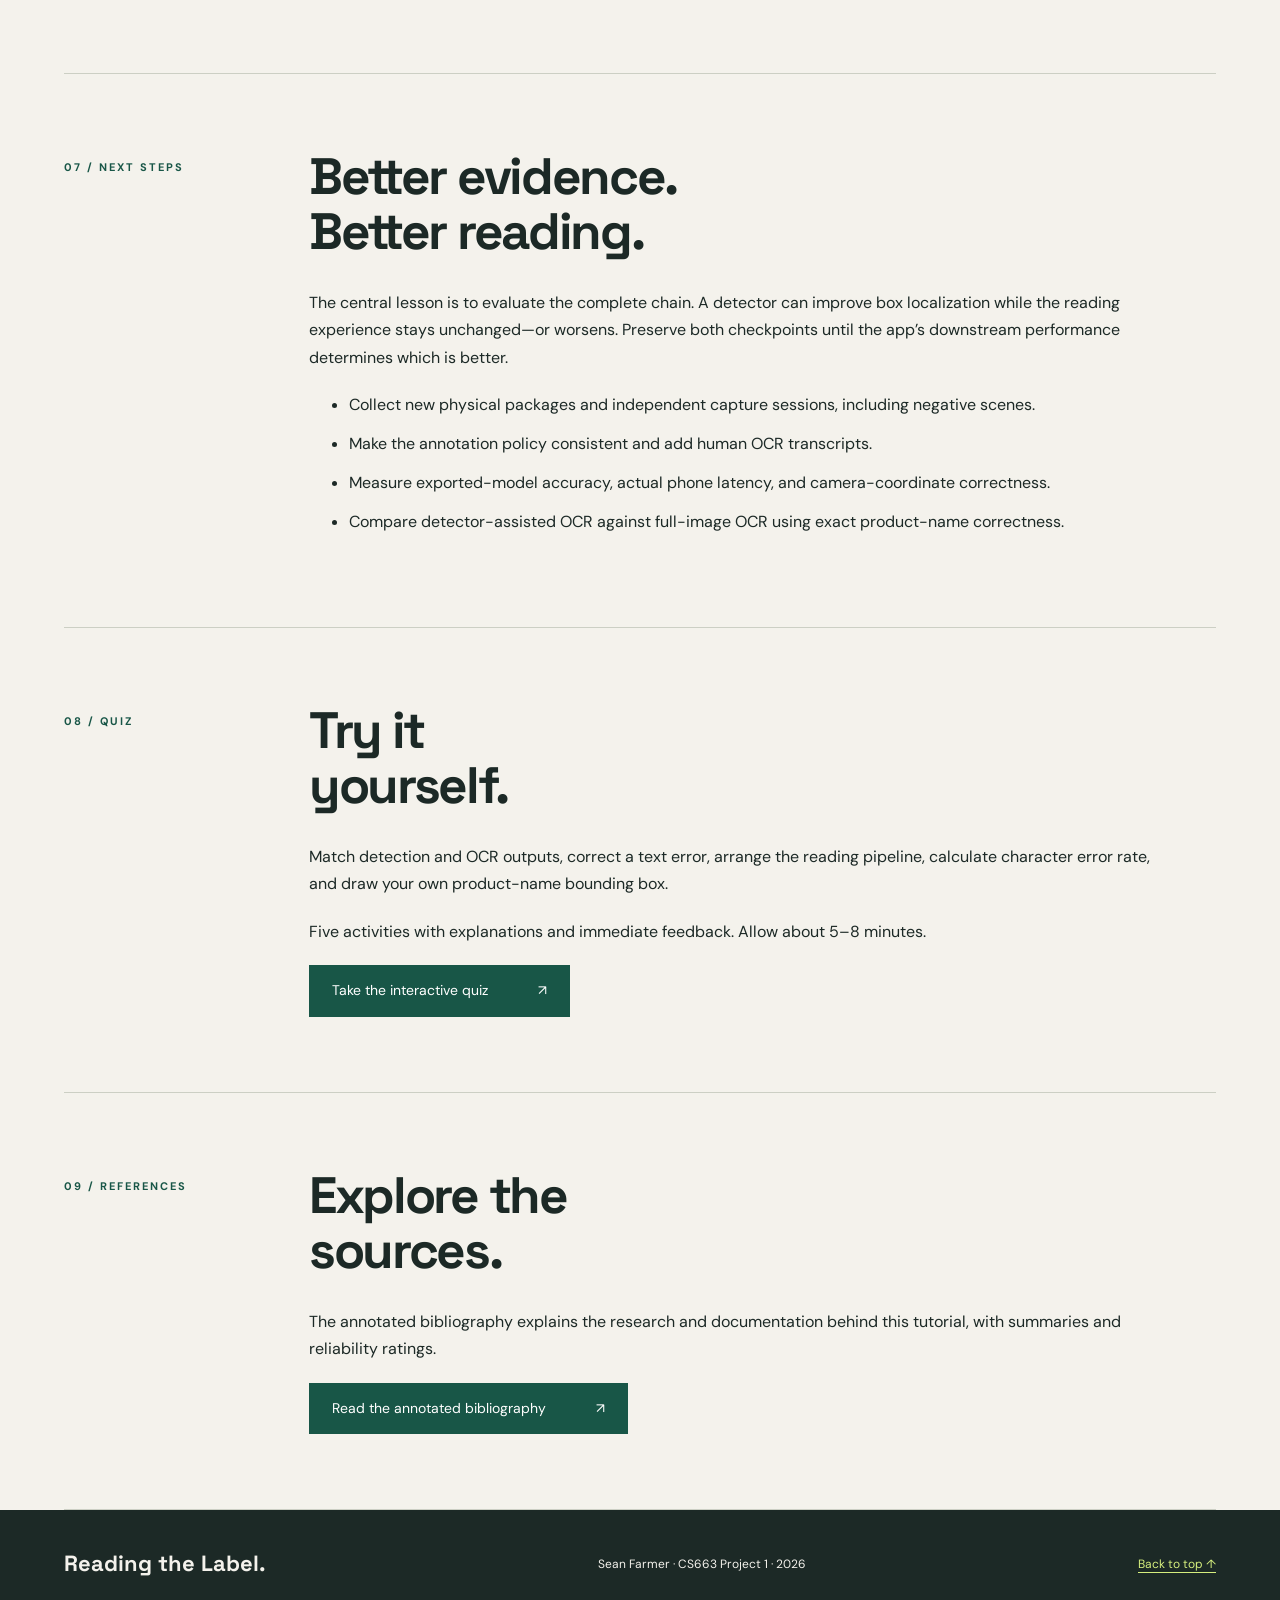
==== commit bf2c0397: "Embed final YouTube tutorial presentation" ====
--- a/index.html
+++ b/index.html
@@ -1,6 +1,6 @@
 <!doctype html>
 <html lang="en">
-<head><meta charset="utf-8"><meta name="viewport" content="width=device-width, initial-scale=1"><meta name="description" content="A computer vision tutorial on detecting product-name regions, training YOLO, and exporting a label-reading model for Android, by Sean Farmer."><title>Reading the Label · Sean Farmer</title><link rel="stylesheet" href="style.css"><script src="site.js" defer></script></head>
+<head><meta charset="utf-8"><meta name="viewport" content="width=device-width, initial-scale=1"><meta name="description" content="A computer vision tutorial on detecting product-name regions, training YOLO, and exporting a label-reading model for Android, by Sean Farmer."><title>Reading the Label · Sean Farmer</title><link rel="stylesheet" href="style.css"><script src="site.js?v=2" defer></script></head>
 <body>
 <a class="skip" href="#main">Skip to content</a>
 <header><a class="brand" href="#">SF<span> / VISION LAB</span></a><nav aria-label="Main navigation"><a href="#method">Method</a><a href="#tutorial">Tutorial</a><a href="#results">Results</a><a href="#presentation">Presentation</a><a href="#quiz">Quiz</a><a href="bibliography.html">Bibliography</a></nav></header>
@@ -43,7 +43,7 @@
 tflite_path = best_model.export(format="tflite", imgsz=640)
 print(tflite_path)</code></pre><p>See the <a href="https://docs.ultralytics.com/integrations/litert/">official LiteRT export guide</a>. The original-method export in this project has the specific Android contract below. <a class="citation" href="bibliography.html#ref-2">[2]</a> <a class="citation" href="bibliography.html#ref-7">[7]</a></p></div></article><article class="step"><span class="step-num">05</span><div><h3>Decode correctly on Android</h3><div class="tensor"><div><span>INPUT · FLOAT32</span><strong>[1, 3, 640, 640]</strong><p>NCHW: red plane, green plane, blue plane.</p></div><div><span>OUTPUT · FLOAT32</span><strong>[1, 5, 8400]</strong><p>Center x, center y, width, height, name score.</p></div></div><ol><li>Orient the photo. Resize with preserved aspect ratio and letterbox to 640 × 640 using RGB padding 114.</li><li>Normalize RGB values by 255 and fill a native-order float buffer in planar channel order.</li><li>Read channel <code>c</code>, candidate <code>i</code> at <code>c * 8400 + i</code>. Multiply normalized box coordinates by 640 and convert centers to corners.</li><li>Filter scores and apply external non-maximum suppression (NMS). There is no extra objectness channel or sigmoid step.</li><li>Subtract letterbox padding, divide by resize scale, and clip to the original image. Crop before OCR.</li></ol><p>Place <code>best.tflite</code> and <code>labels.txt</code> in <code>app/src/main/assets/</code>. The alternate export in the workspace uses a different contract; do not combine its decoder with this model.</p><p><a href="resources/android-integration.md">Download the full Android integration and verification guide ↗</a></p></div></article><article class="step"><span class="step-num">06</span><div><h3>Evaluate the reading stage separately</h3><p>Attach the app’s OCR implementation to the crops. Preserve reading order and handle empty results. Test complete-name correctness against manually transcribed labels, including product variants. Report character or word error rate and end-to-end exact-name accuracy separately from detector mAP.</p></div></article></div></section>
 <section id="results"><div class="section-label">05 / THE EVIDENCE</div><div class="section-body"><h2>A measured gain.<br>With tradeoffs.</h2><p>The fine-tuned checkpoint improved aggregate test mAP50–95 by 1.14 percentage points. It did not improve every measure or every subset.</p><div class="table-wrap"><table><caption>All 53 test images · baseline versus selected fine-tune</caption><thead><tr><th scope="col">Metric</th><th scope="col">Baseline</th><th scope="col">Selected</th></tr></thead><tbody><tr><th scope="row">mAP50–95</th><td>37.90%</td><td class="gain">39.04%</td></tr><tr><th scope="row">mAP50</th><td>79.63%</td><td>78.68%</td></tr><tr><th scope="row">App-threshold precision</th><td>72.22%</td><td>69.33%</td></tr><tr><th scope="row">App-threshold recall</th><td>81.25%</td><td>81.25%</td></tr></tbody></table></div><p>Each checkpoint used its own validation-selected threshold. “App-threshold” means detection metrics at that operating point, not measured OCR or full app accuracy.</p><div class="compare"><div><h3>New phone photos / 14 images</h3><p class="big-number">37.54 → <em>45.70%</em></p><p>Test mAP50–95 improved on the newly added phone subset.</p></div><div><h3>Original photos / 39 images</h3><p class="big-number">38.68 → <em>36.90%</em></p><p>The same metric regressed on the original test subset.</p></div></div><details><summary>How to read these metrics</summary><p>Intersection over union (IoU) measures overlap between a predicted box and an annotated box. mAP50 uses IoU 0.50; mAP50–95 averages AP over thresholds from 0.50 to 0.95. With one class, mAP reflects that class’s localization and ranking. Precision asks how many predicted detections were correct; recall asks how many annotated regions were found. None of these tells us whether OCR read the text correctly.</p></details><figure><img loading="lazy" src="assets/pr-curve.png" alt="Precision-recall curve for the selected model on all test images"><figcaption>02 / Saved precision–recall curve for the selected detector on the full test set.</figcaption></figure><figure><img loading="lazy" src="assets/error-example.jpg" alt="Phone-photo error analysis with green predicted boxes and red annotation boxes"><figcaption>03 / An actual test error-analysis image. Green boxes show predictions; red boxes show annotations. Inspect box coverage before sending crops to OCR.</figcaption></figure><aside><strong>Limits of the evidence</strong><p>No statistical significance was established. The new phone test set covers only three product groups. Original test examples appeared in earlier notebook outputs, and training-time provenance of the supplied checkpoint cannot be independently reconstructed. Annotation policies vary, stock-image provenance is incomplete, and only one empty-label test image is present. These results do not establish broad generalization.</p></aside><p>Export verification compared raw outputs with PyTorch on six validation images. The maximum coordinate difference was 0.00160217 pixels and maximum score difference 0.00000256. That supports conversion numerics; it does not substitute for full exported-model accuracy or target-phone latency testing.</p><p><a href="resources/model-results.md">Read the complete results, selection history, and limitations ↗</a></p></div></section>
-<section id="presentation"><div class="section-label">06 / PRESENTATION</div><div class="section-body"><h2>See the project<br>in action.</h2><div id="video" class="video-panel"><span class="play-symbol" aria-hidden="true">▶</span><h3>Presentation video coming soon</h3><p>The YouTube presentation has not been linked yet.</p></div><h3>Suggested demonstration sequence</h3><ol><li>Capture a package and show the detected name region.</li><li>Show the OCR output and explain how it relates to the crop.</li><li>Repeat with a difficult angle, small text, or cluttered background.</li><li>Discuss failures and distinguish detection confidence from reading correctness.</li></ol></div></section>
+<section id="presentation"><div class="section-label">06 / PRESENTATION</div><div class="section-body"><h2>See the project<br>in action.</h2><div id="video" class="video-panel"><h3>Project presentation</h3><p><a href="https://www.youtube.com/watch?v=M42mFy-Axlc" style="color:#d6ef7e">Watch Sean’s presentation on YouTube ↗</a></p></div><h3>Suggested demonstration sequence</h3><ol><li>Capture a package and show the detected name region.</li><li>Show the OCR output and explain how it relates to the crop.</li><li>Repeat with a difficult angle, small text, or cluttered background.</li><li>Discuss failures and distinguish detection confidence from reading correctness.</li></ol></div></section>
 <section id="takeaways"><div class="section-label">07 / NEXT STEPS</div><div class="section-body"><h2>Better evidence.<br>Better reading.</h2><p>The central lesson is to evaluate the complete chain. A detector can improve box localization while the reading experience stays unchanged—or worsens. Preserve both checkpoints until the app’s downstream performance determines which is better.</p><ul><li>Collect new physical packages and independent capture sessions, including negative scenes.</li><li>Make the annotation policy consistent and add human OCR transcripts.</li><li>Measure exported-model accuracy, actual phone latency, and camera-coordinate correctness.</li><li>Compare detector-assisted OCR against full-image OCR using exact product-name correctness.</li></ul></div></section>
 <section id="quiz"><div class="section-label">08 / QUIZ</div><div class="section-body"><h2>Try it<br>yourself.</h2><p>Match detection and OCR outputs, correct a text error, arrange the reading pipeline, calculate character error rate, and draw your own product-name bounding box.</p><p>Five activities with explanations and immediate feedback. Allow about 5–8 minutes.</p><a class="button" href="quiz.html">Take the interactive quiz <span>↗</span></a></div></section>
 <section id="references"><div class="section-label">09 / REFERENCES</div><div class="section-body"><h2>Explore the<br>sources.</h2><p>The annotated bibliography explains the research and documentation behind this tutorial, with summaries and reliability ratings.</p><a class="button" href="bibliography.html">Read the annotated bibliography <span>↗</span></a></div></section>
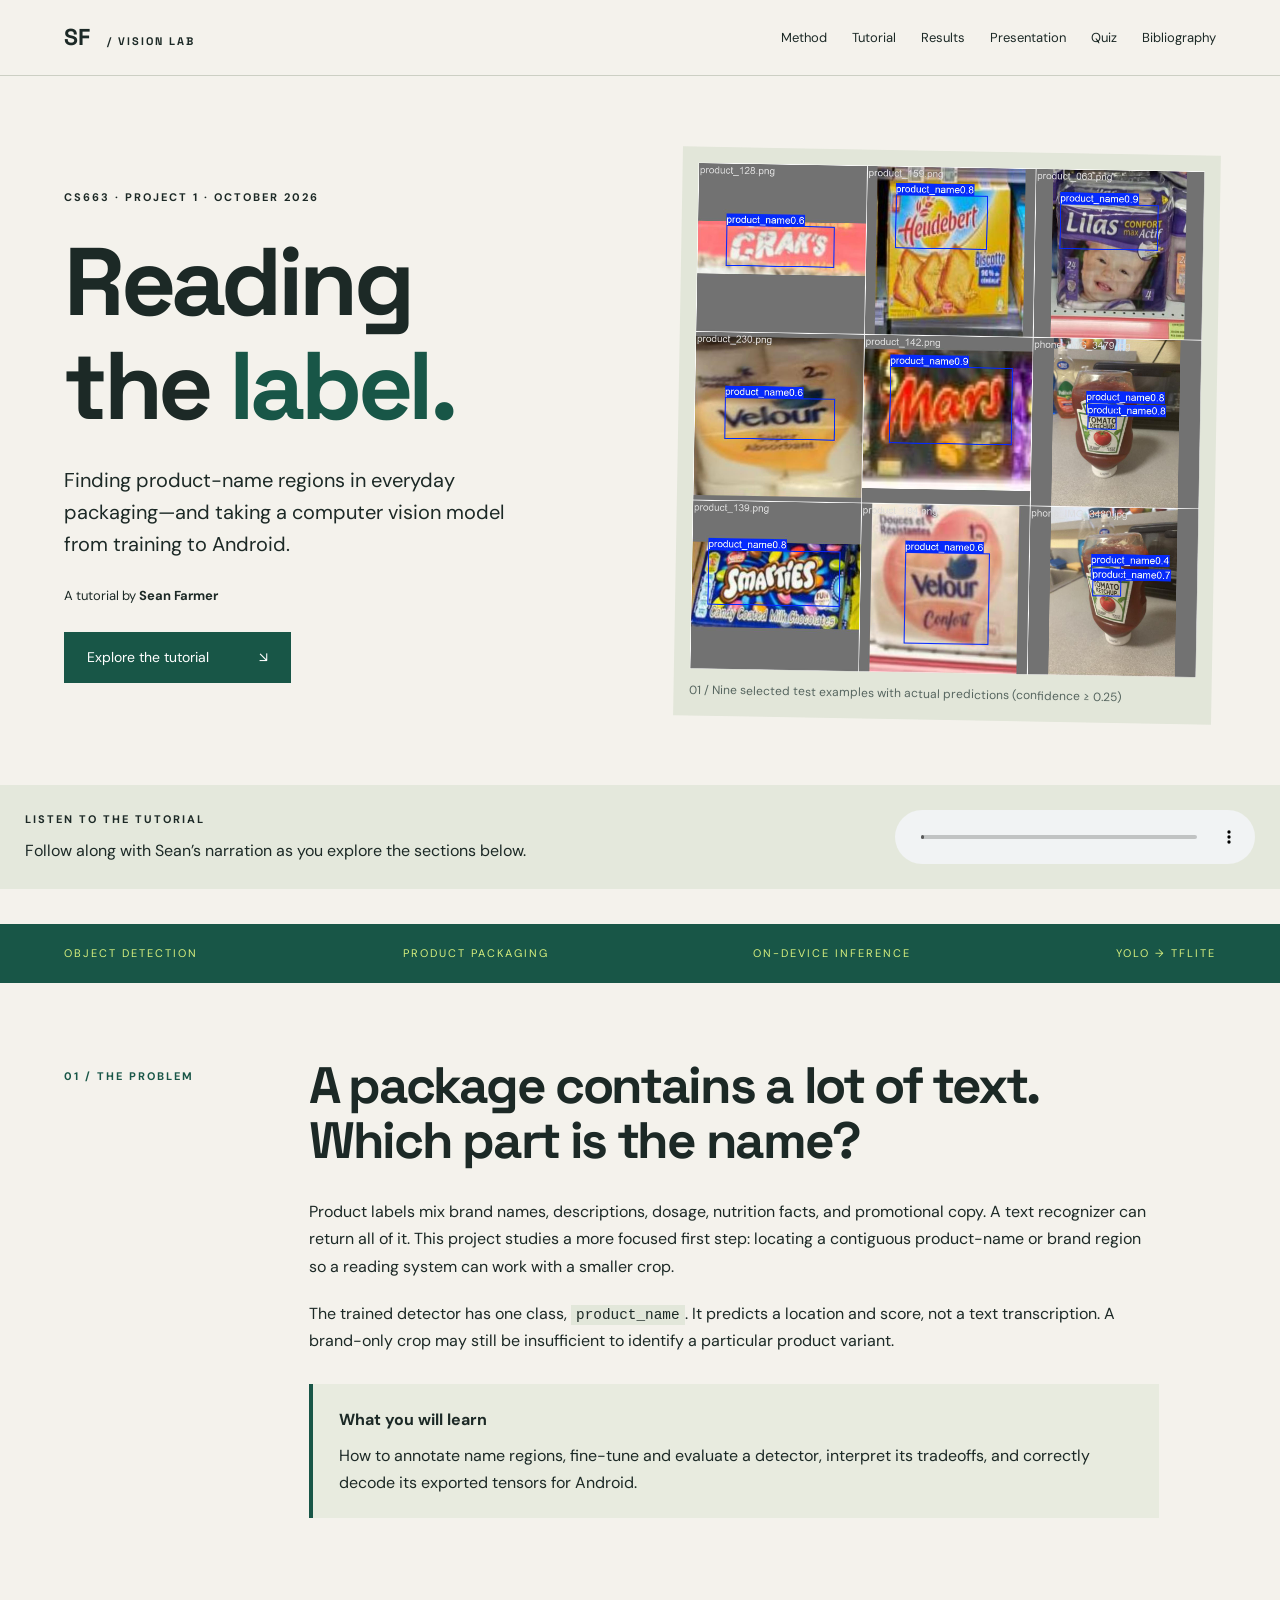
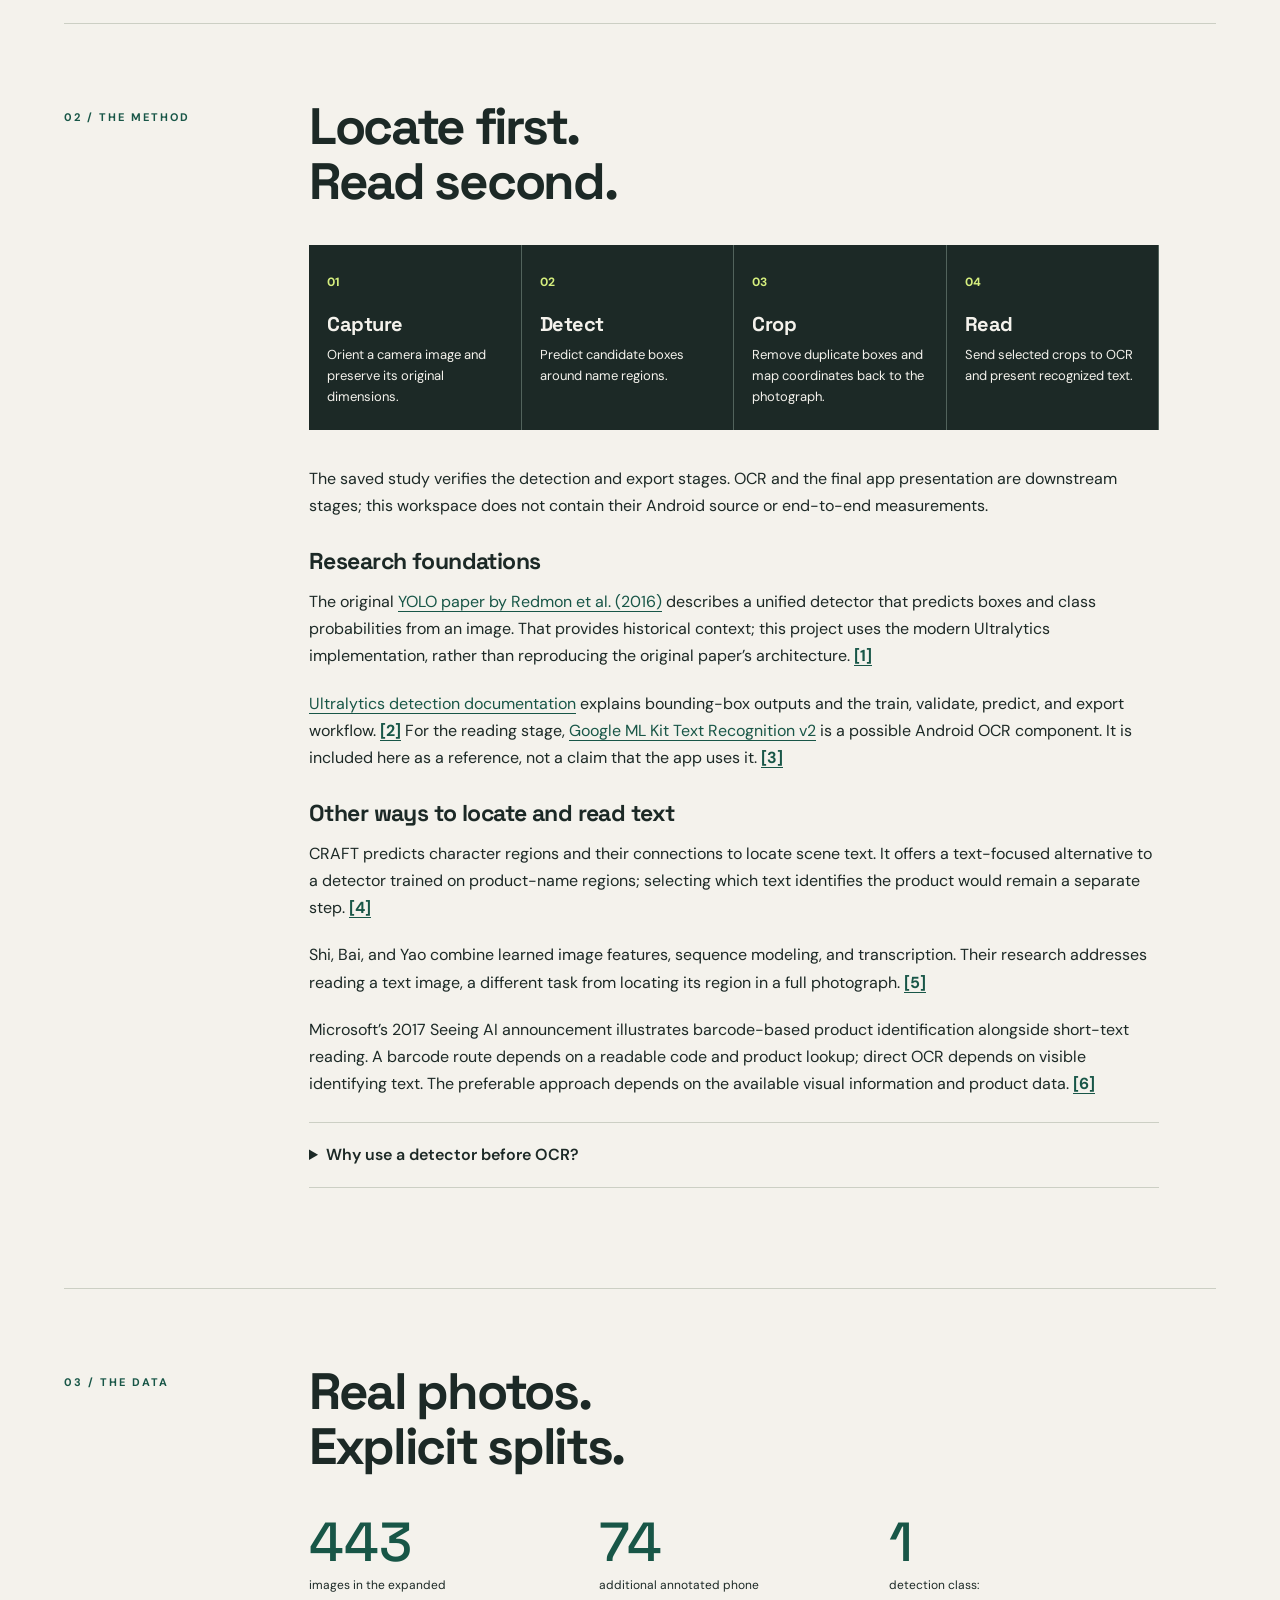
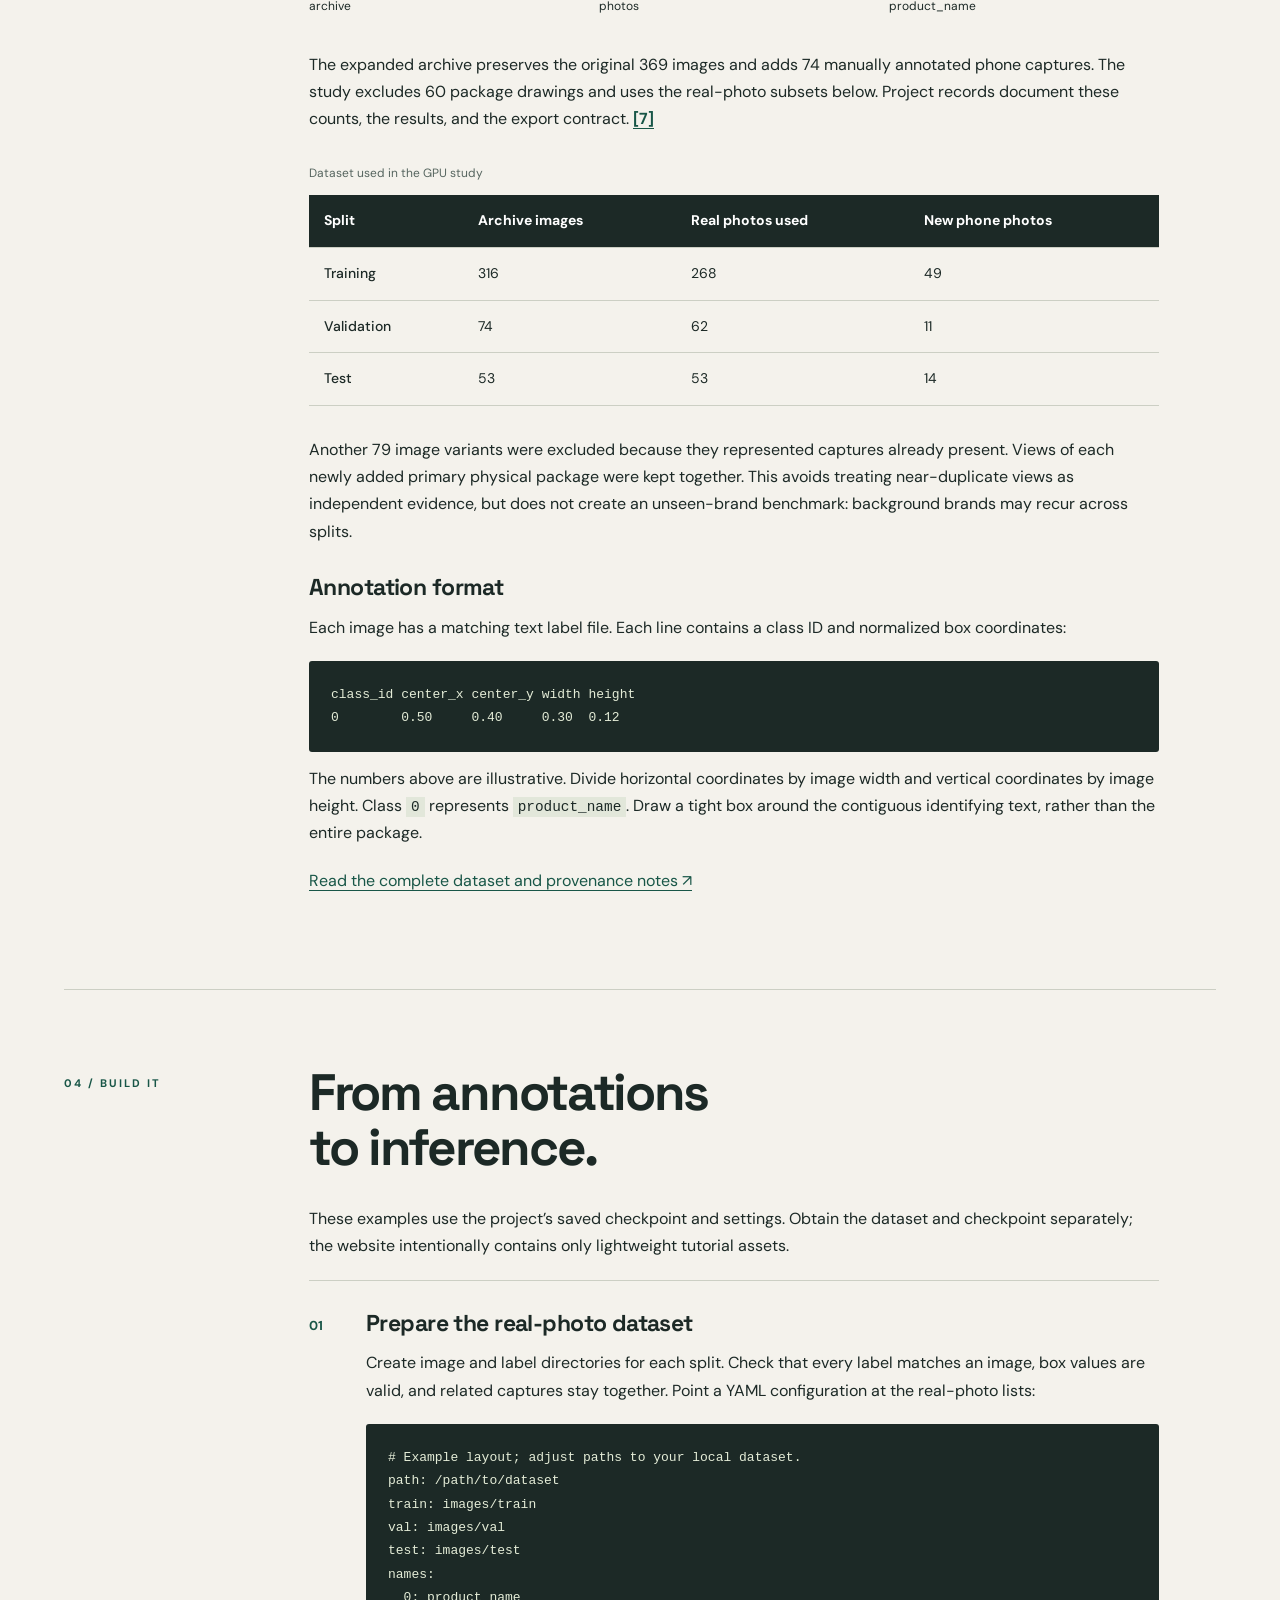
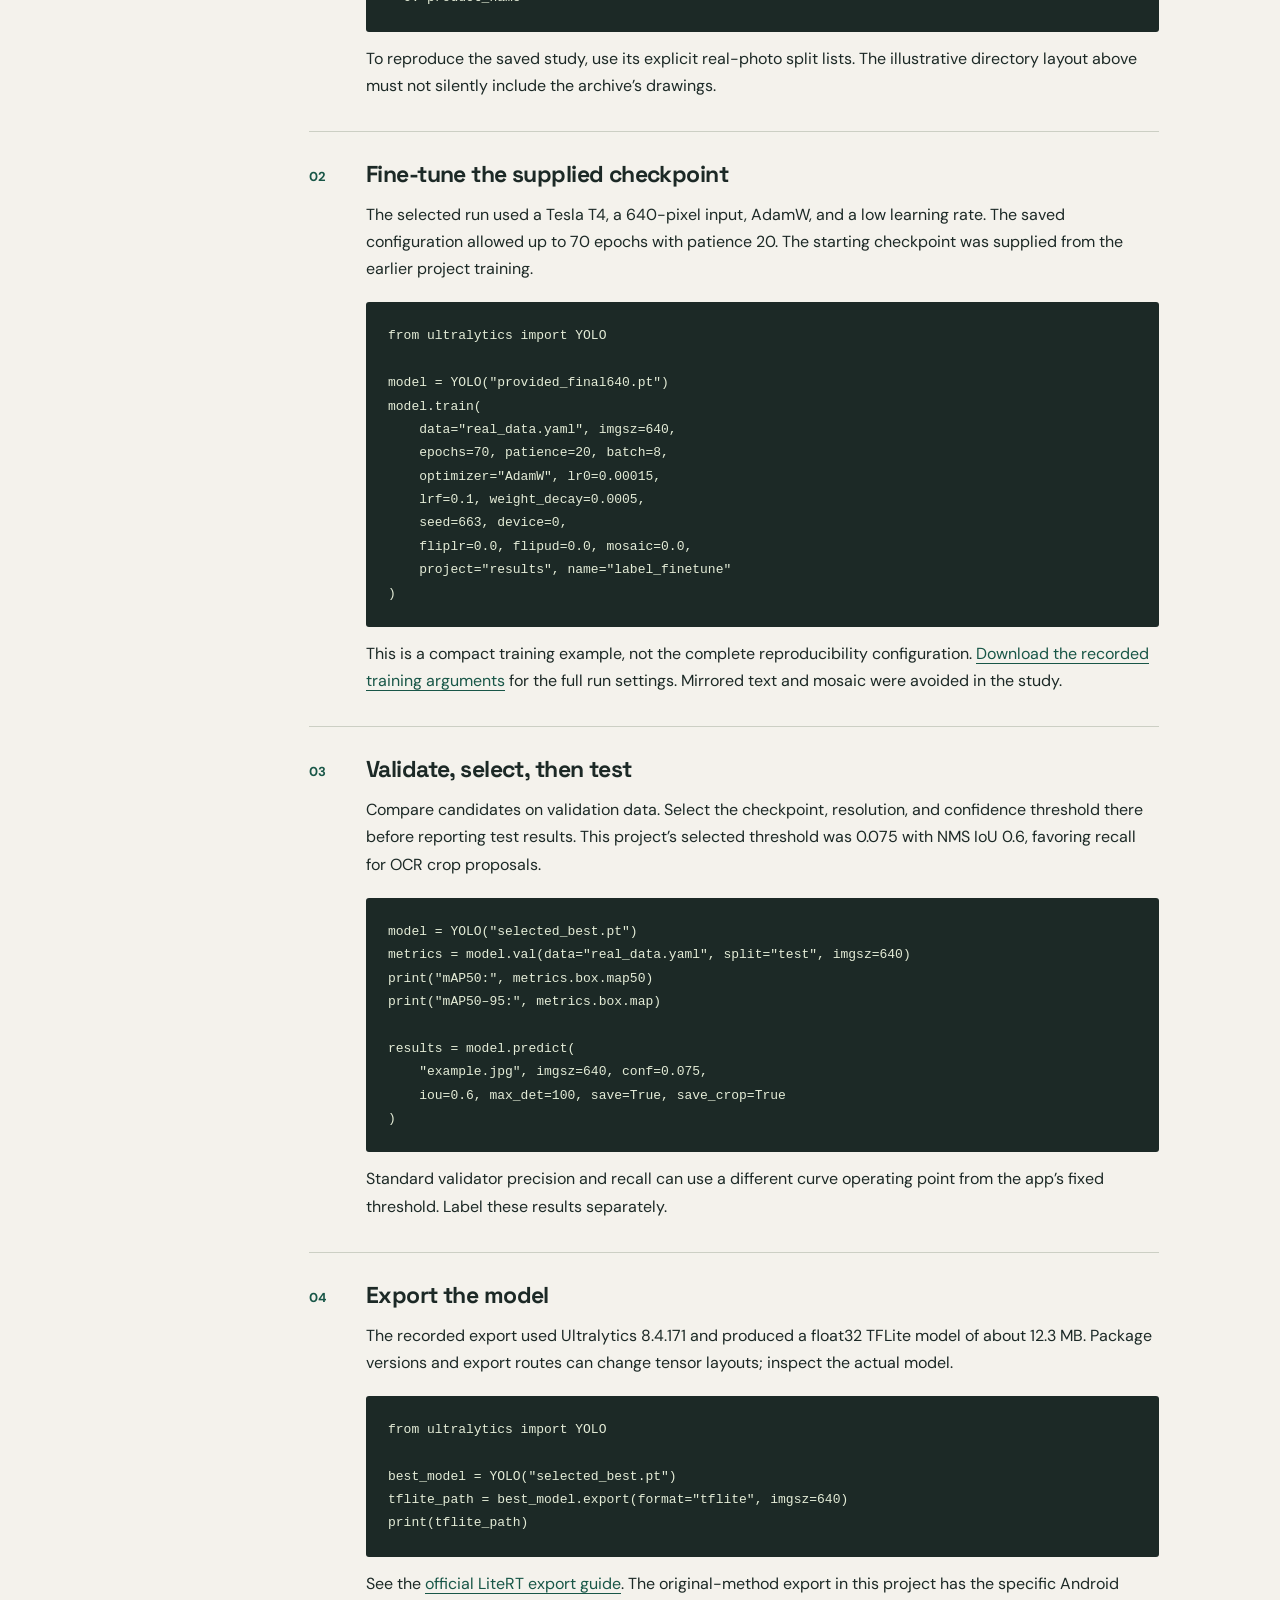
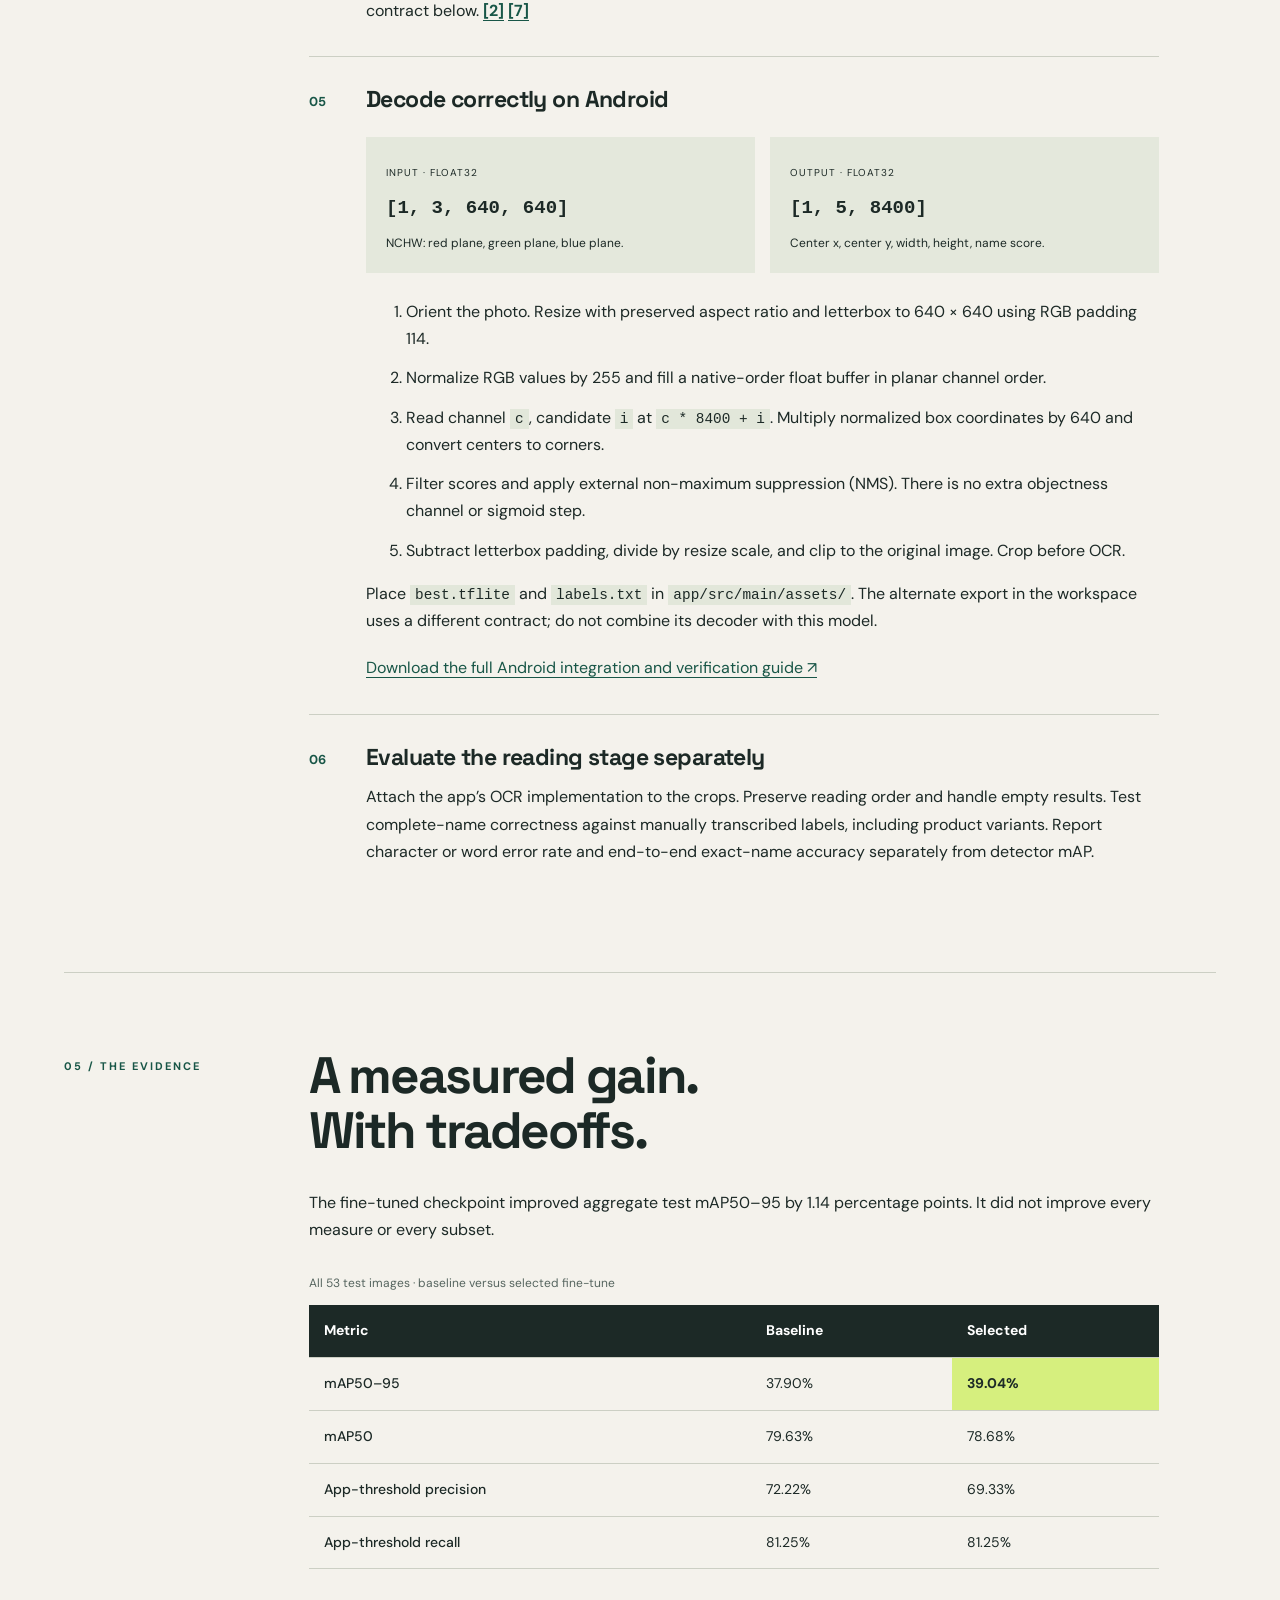
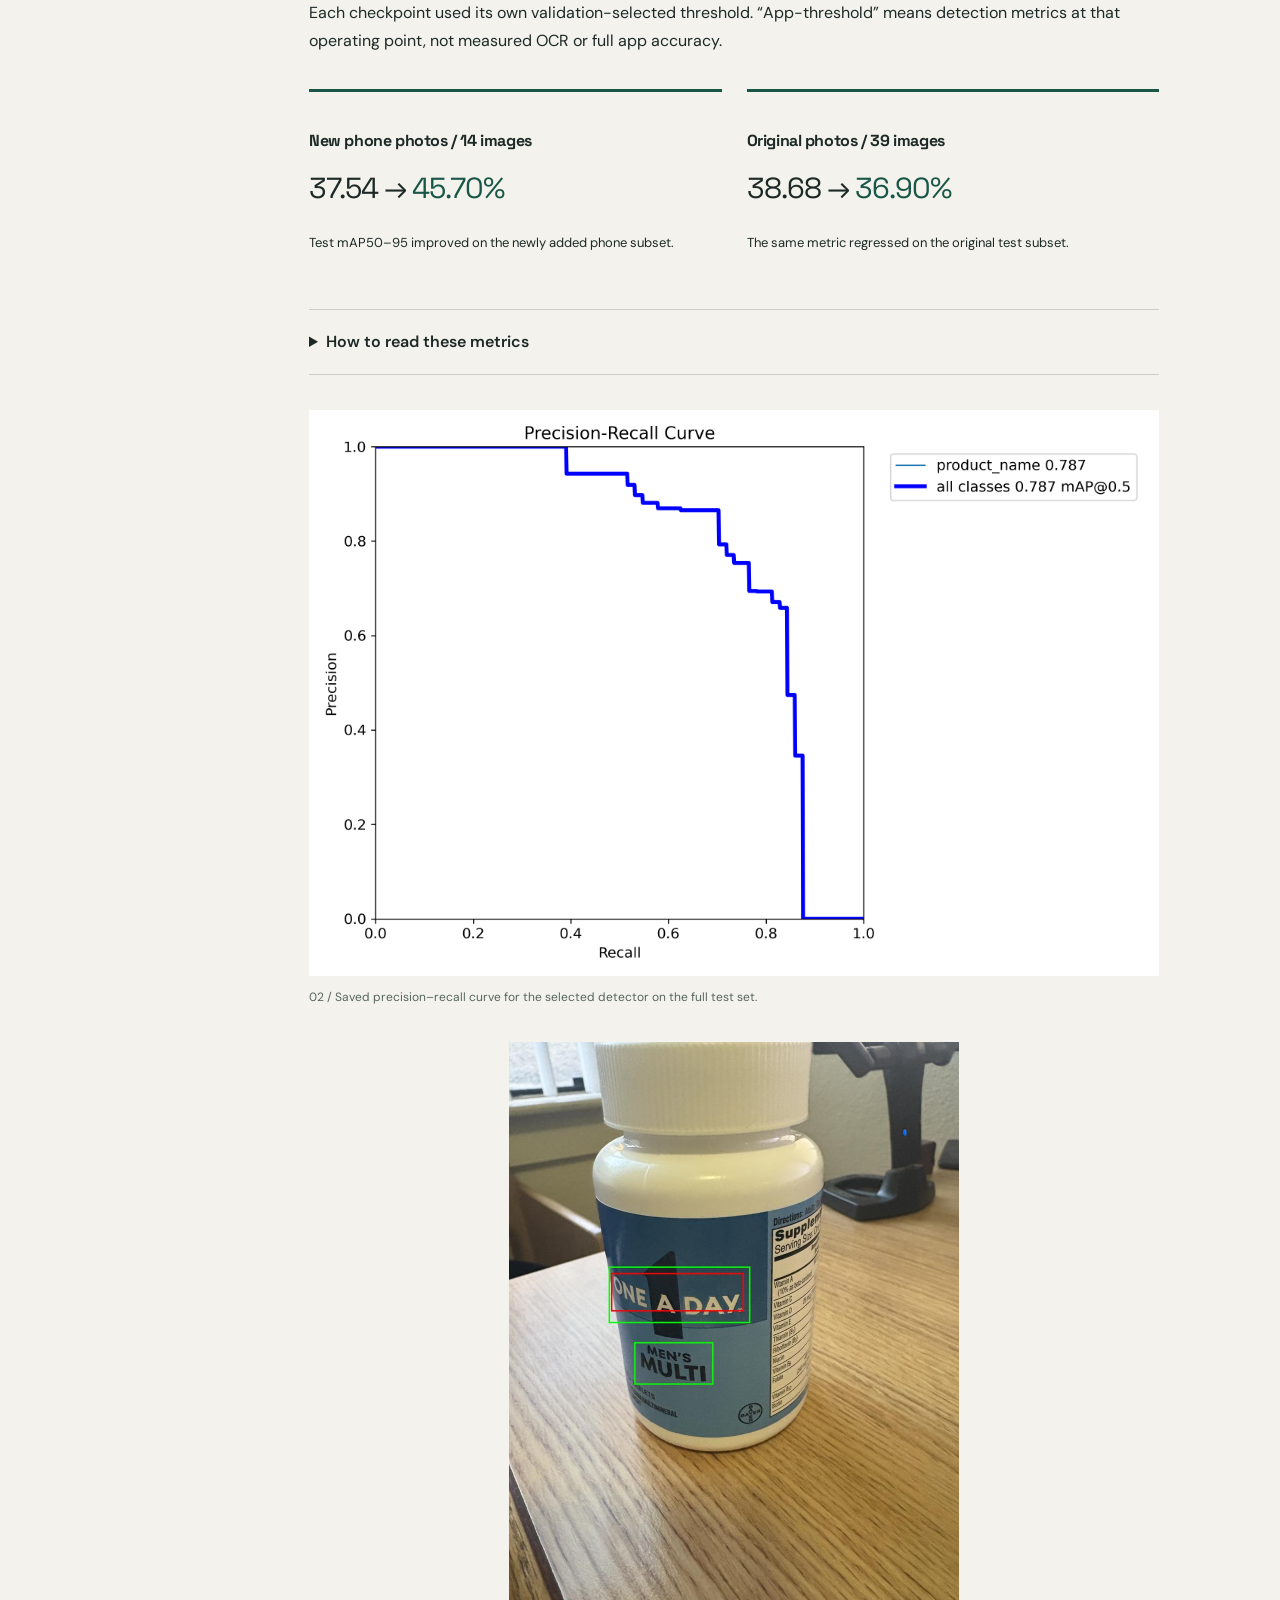
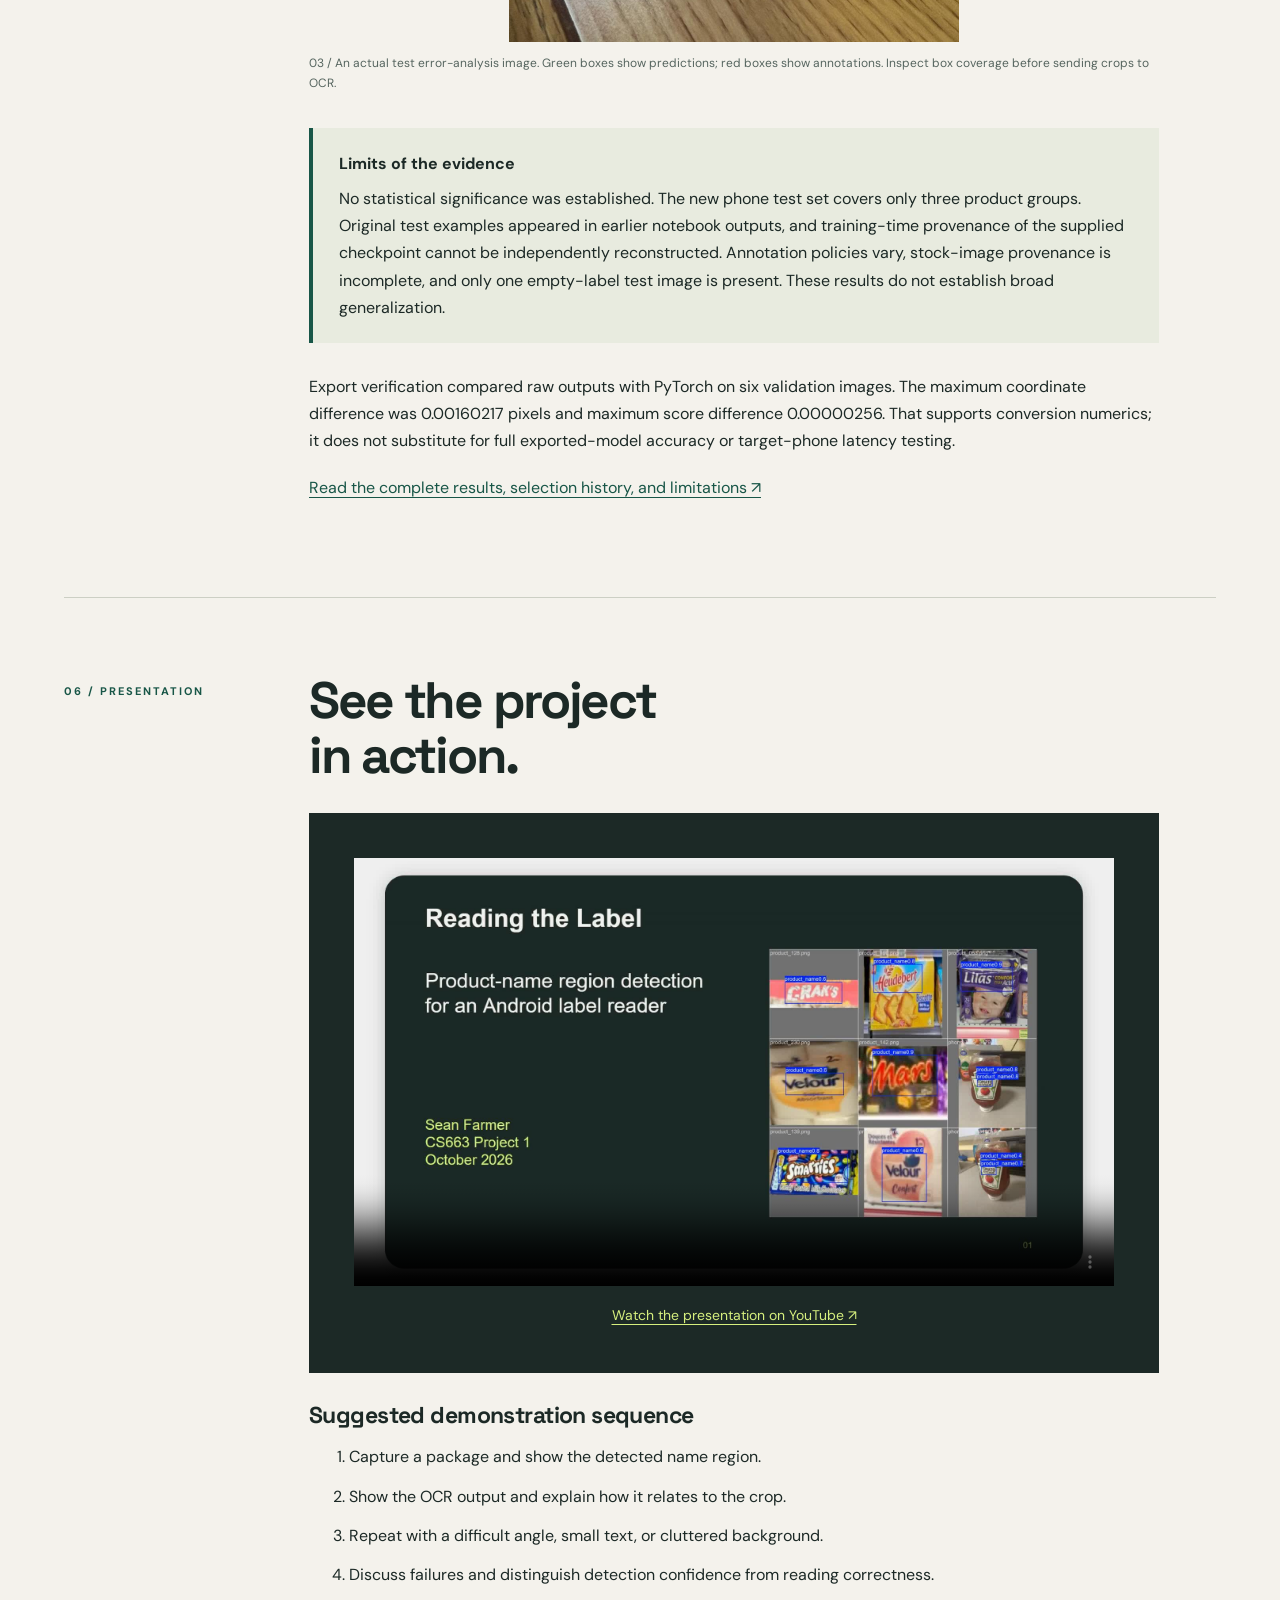
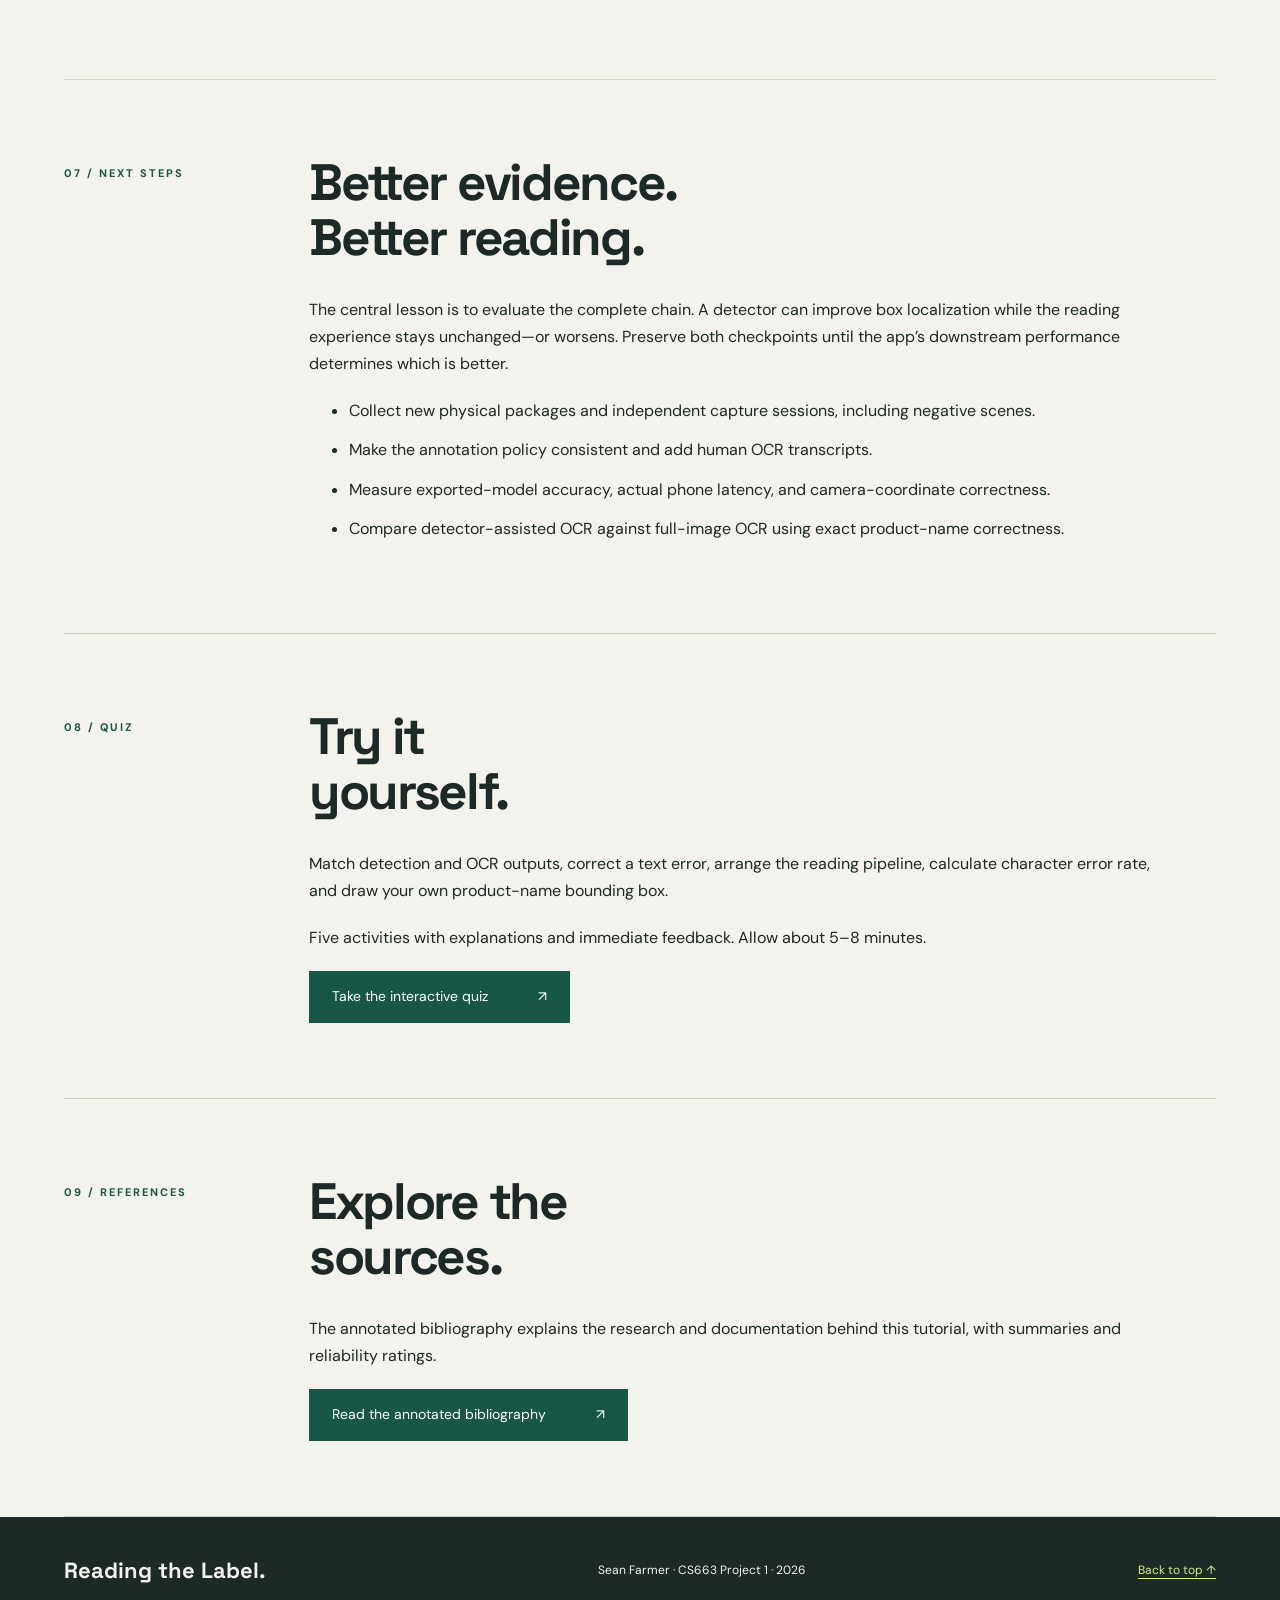
==== commit c3759f29: "Use native presentation player without YouTube channel overlay" ====
--- a/index.html
+++ b/index.html
@@ -1,6 +1,6 @@
 <!doctype html>
 <html lang="en">
-<head><meta charset="utf-8"><meta name="viewport" content="width=device-width, initial-scale=1"><meta name="description" content="A computer vision tutorial on detecting product-name regions, training YOLO, and exporting a label-reading model for Android, by Sean Farmer."><title>Reading the Label · Sean Farmer</title><link rel="stylesheet" href="style.css"><script src="site.js?v=2" defer></script></head>
+<head><meta charset="utf-8"><meta name="viewport" content="width=device-width, initial-scale=1"><meta name="description" content="A computer vision tutorial on detecting product-name regions, training YOLO, and exporting a label-reading model for Android, by Sean Farmer."><title>Reading the Label · Sean Farmer</title><link rel="stylesheet" href="style.css"><script src="site.js?v=3" defer></script></head>
 <body>
 <a class="skip" href="#main">Skip to content</a>
 <header><a class="brand" href="#">SF<span> / VISION LAB</span></a><nav aria-label="Main navigation"><a href="#method">Method</a><a href="#tutorial">Tutorial</a><a href="#results">Results</a><a href="#presentation">Presentation</a><a href="#quiz">Quiz</a><a href="bibliography.html">Bibliography</a></nav></header>
@@ -43,7 +43,7 @@
 tflite_path = best_model.export(format="tflite", imgsz=640)
 print(tflite_path)</code></pre><p>See the <a href="https://docs.ultralytics.com/integrations/litert/">official LiteRT export guide</a>. The original-method export in this project has the specific Android contract below. <a class="citation" href="bibliography.html#ref-2">[2]</a> <a class="citation" href="bibliography.html#ref-7">[7]</a></p></div></article><article class="step"><span class="step-num">05</span><div><h3>Decode correctly on Android</h3><div class="tensor"><div><span>INPUT · FLOAT32</span><strong>[1, 3, 640, 640]</strong><p>NCHW: red plane, green plane, blue plane.</p></div><div><span>OUTPUT · FLOAT32</span><strong>[1, 5, 8400]</strong><p>Center x, center y, width, height, name score.</p></div></div><ol><li>Orient the photo. Resize with preserved aspect ratio and letterbox to 640 × 640 using RGB padding 114.</li><li>Normalize RGB values by 255 and fill a native-order float buffer in planar channel order.</li><li>Read channel <code>c</code>, candidate <code>i</code> at <code>c * 8400 + i</code>. Multiply normalized box coordinates by 640 and convert centers to corners.</li><li>Filter scores and apply external non-maximum suppression (NMS). There is no extra objectness channel or sigmoid step.</li><li>Subtract letterbox padding, divide by resize scale, and clip to the original image. Crop before OCR.</li></ol><p>Place <code>best.tflite</code> and <code>labels.txt</code> in <code>app/src/main/assets/</code>. The alternate export in the workspace uses a different contract; do not combine its decoder with this model.</p><p><a href="resources/android-integration.md">Download the full Android integration and verification guide ↗</a></p></div></article><article class="step"><span class="step-num">06</span><div><h3>Evaluate the reading stage separately</h3><p>Attach the app’s OCR implementation to the crops. Preserve reading order and handle empty results. Test complete-name correctness against manually transcribed labels, including product variants. Report character or word error rate and end-to-end exact-name accuracy separately from detector mAP.</p></div></article></div></section>
 <section id="results"><div class="section-label">05 / THE EVIDENCE</div><div class="section-body"><h2>A measured gain.<br>With tradeoffs.</h2><p>The fine-tuned checkpoint improved aggregate test mAP50–95 by 1.14 percentage points. It did not improve every measure or every subset.</p><div class="table-wrap"><table><caption>All 53 test images · baseline versus selected fine-tune</caption><thead><tr><th scope="col">Metric</th><th scope="col">Baseline</th><th scope="col">Selected</th></tr></thead><tbody><tr><th scope="row">mAP50–95</th><td>37.90%</td><td class="gain">39.04%</td></tr><tr><th scope="row">mAP50</th><td>79.63%</td><td>78.68%</td></tr><tr><th scope="row">App-threshold precision</th><td>72.22%</td><td>69.33%</td></tr><tr><th scope="row">App-threshold recall</th><td>81.25%</td><td>81.25%</td></tr></tbody></table></div><p>Each checkpoint used its own validation-selected threshold. “App-threshold” means detection metrics at that operating point, not measured OCR or full app accuracy.</p><div class="compare"><div><h3>New phone photos / 14 images</h3><p class="big-number">37.54 → <em>45.70%</em></p><p>Test mAP50–95 improved on the newly added phone subset.</p></div><div><h3>Original photos / 39 images</h3><p class="big-number">38.68 → <em>36.90%</em></p><p>The same metric regressed on the original test subset.</p></div></div><details><summary>How to read these metrics</summary><p>Intersection over union (IoU) measures overlap between a predicted box and an annotated box. mAP50 uses IoU 0.50; mAP50–95 averages AP over thresholds from 0.50 to 0.95. With one class, mAP reflects that class’s localization and ranking. Precision asks how many predicted detections were correct; recall asks how many annotated regions were found. None of these tells us whether OCR read the text correctly.</p></details><figure><img loading="lazy" src="assets/pr-curve.png" alt="Precision-recall curve for the selected model on all test images"><figcaption>02 / Saved precision–recall curve for the selected detector on the full test set.</figcaption></figure><figure><img loading="lazy" src="assets/error-example.jpg" alt="Phone-photo error analysis with green predicted boxes and red annotation boxes"><figcaption>03 / An actual test error-analysis image. Green boxes show predictions; red boxes show annotations. Inspect box coverage before sending crops to OCR.</figcaption></figure><aside><strong>Limits of the evidence</strong><p>No statistical significance was established. The new phone test set covers only three product groups. Original test examples appeared in earlier notebook outputs, and training-time provenance of the supplied checkpoint cannot be independently reconstructed. Annotation policies vary, stock-image provenance is incomplete, and only one empty-label test image is present. These results do not establish broad generalization.</p></aside><p>Export verification compared raw outputs with PyTorch on six validation images. The maximum coordinate difference was 0.00160217 pixels and maximum score difference 0.00000256. That supports conversion numerics; it does not substitute for full exported-model accuracy or target-phone latency testing.</p><p><a href="resources/model-results.md">Read the complete results, selection history, and limitations ↗</a></p></div></section>
-<section id="presentation"><div class="section-label">06 / PRESENTATION</div><div class="section-body"><h2>See the project<br>in action.</h2><div id="video" class="video-panel"><h3>Project presentation</h3><p><a href="https://www.youtube.com/watch?v=M42mFy-Axlc" style="color:#d6ef7e">Watch Sean’s presentation on YouTube ↗</a></p></div><h3>Suggested demonstration sequence</h3><ol><li>Capture a package and show the detected name region.</li><li>Show the OCR output and explain how it relates to the crop.</li><li>Repeat with a difficult angle, small text, or cluttered background.</li><li>Discuss failures and distinguish detection confidence from reading correctness.</li></ol></div></section>
+<section id="presentation"><div class="section-label">06 / PRESENTATION</div><div class="section-body"><h2>See the project<br>in action.</h2><div id="video" class="video-panel"><video controls playsinline preload="metadata" poster="assets/video/presentation-poster.jpg" aria-label="Sean Farmer’s Reading the Label presentation"><source src="assets/video/presentation.mp4" type="video/mp4">Your browser does not support video playback. Use the YouTube link below.</video><p><a href="https://www.youtube.com/watch?v=M42mFy-Axlc" style="color:#d6ef7e">Watch the presentation on YouTube ↗</a></p></div><h3>Suggested demonstration sequence</h3><ol><li>Capture a package and show the detected name region.</li><li>Show the OCR output and explain how it relates to the crop.</li><li>Repeat with a difficult angle, small text, or cluttered background.</li><li>Discuss failures and distinguish detection confidence from reading correctness.</li></ol></div></section>
 <section id="takeaways"><div class="section-label">07 / NEXT STEPS</div><div class="section-body"><h2>Better evidence.<br>Better reading.</h2><p>The central lesson is to evaluate the complete chain. A detector can improve box localization while the reading experience stays unchanged—or worsens. Preserve both checkpoints until the app’s downstream performance determines which is better.</p><ul><li>Collect new physical packages and independent capture sessions, including negative scenes.</li><li>Make the annotation policy consistent and add human OCR transcripts.</li><li>Measure exported-model accuracy, actual phone latency, and camera-coordinate correctness.</li><li>Compare detector-assisted OCR against full-image OCR using exact product-name correctness.</li></ul></div></section>
 <section id="quiz"><div class="section-label">08 / QUIZ</div><div class="section-body"><h2>Try it<br>yourself.</h2><p>Match detection and OCR outputs, correct a text error, arrange the reading pipeline, calculate character error rate, and draw your own product-name bounding box.</p><p>Five activities with explanations and immediate feedback. Allow about 5–8 minutes.</p><a class="button" href="quiz.html">Take the interactive quiz <span>↗</span></a></div></section>
 <section id="references"><div class="section-label">09 / REFERENCES</div><div class="section-body"><h2>Explore the<br>sources.</h2><p>The annotated bibliography explains the research and documentation behind this tutorial, with summaries and reliability ratings.</p><a class="button" href="bibliography.html">Read the annotated bibliography <span>↗</span></a></div></section>
--- a/style.css
+++ b/style.css
@@ -5,3 +5,5 @@
 .citation{white-space:nowrap;font-weight:700}header nav{flex-wrap:wrap}@media(max-width:600px){header{gap:12px}header nav{justify-content:flex-end}}
 
 .narration{display:flex;align-items:center;justify-content:space-between;gap:25px;background:#e4e8dc;padding:25px;margin:0 0 35px}.narration p{margin:0}.narration .eyebrow{margin-bottom:8px}.narration audio{width:360px;max-width:100%}@media(max-width:760px){.narration{flex-direction:column;align-items:flex-start}.narration audio{width:100%}}
+
+.video-panel video{display:block;width:100%;aspect-ratio:16/9;background:#000;margin-bottom:18px}
